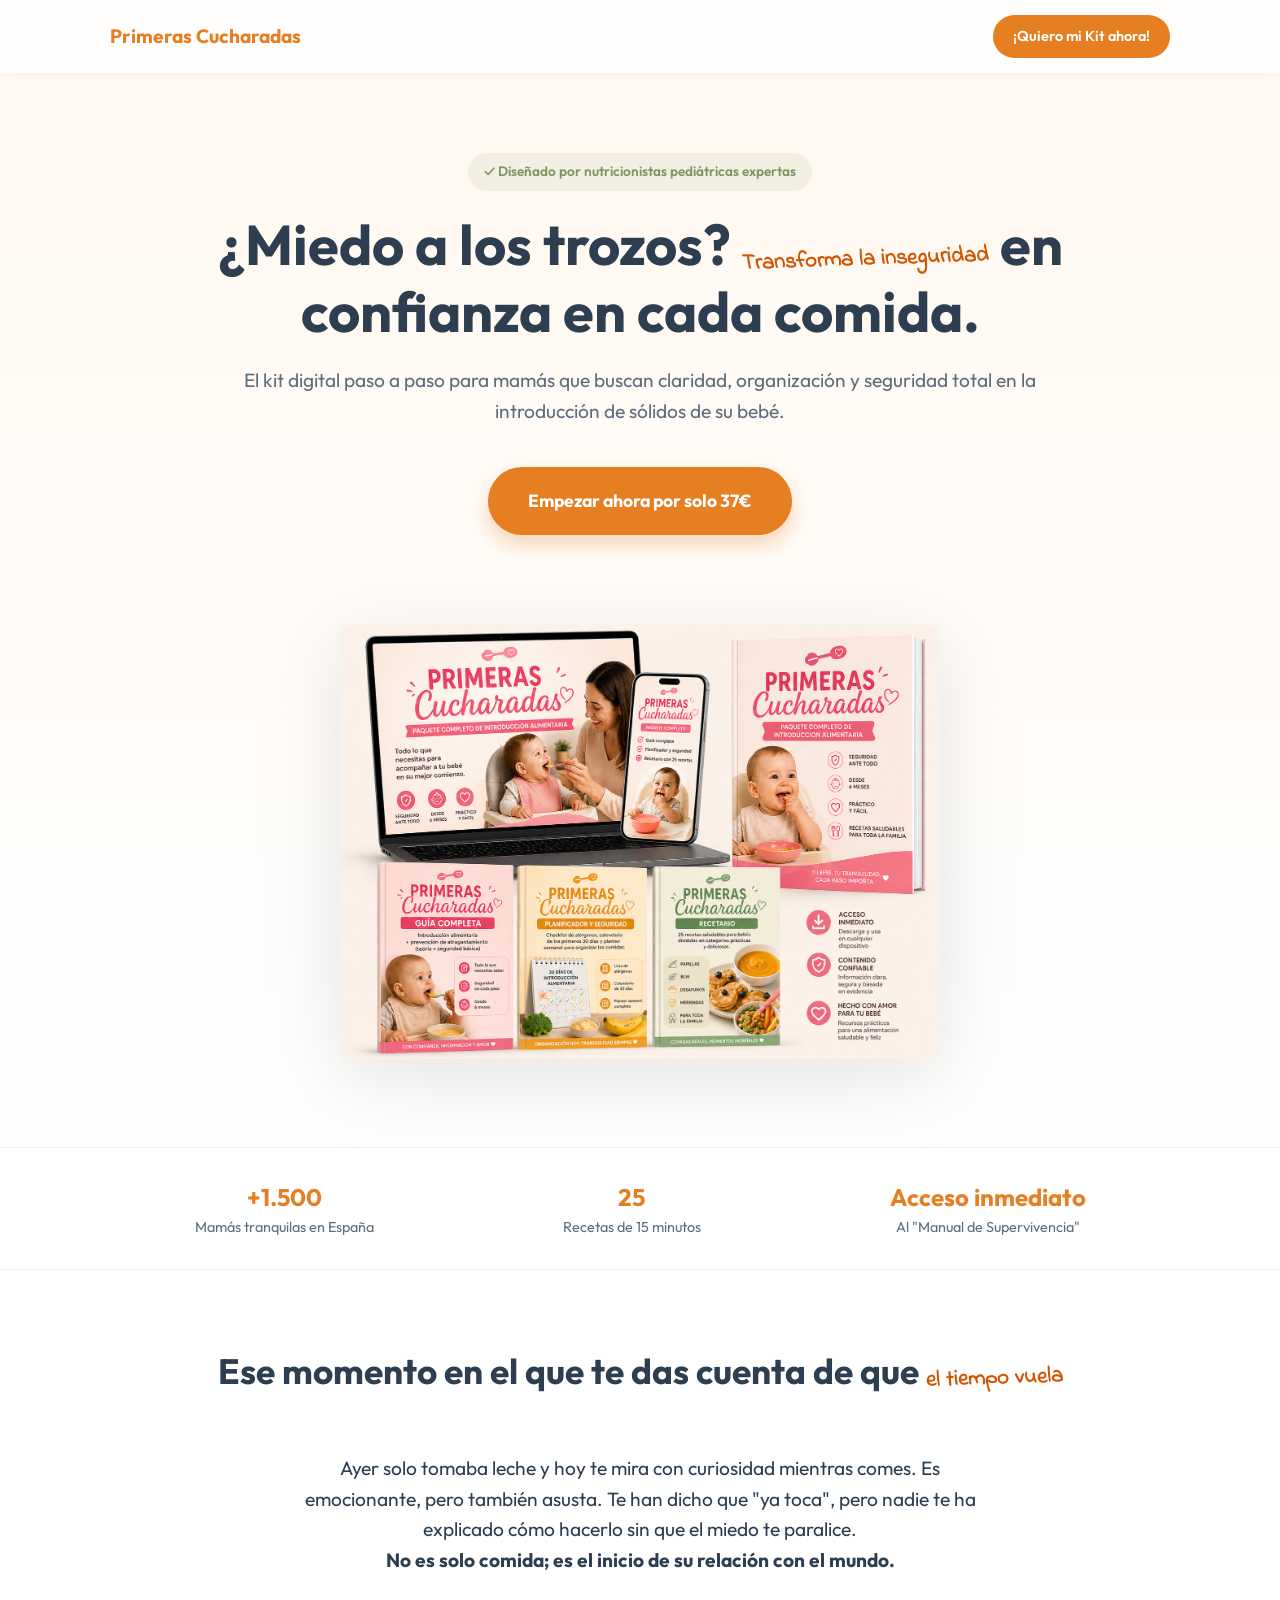
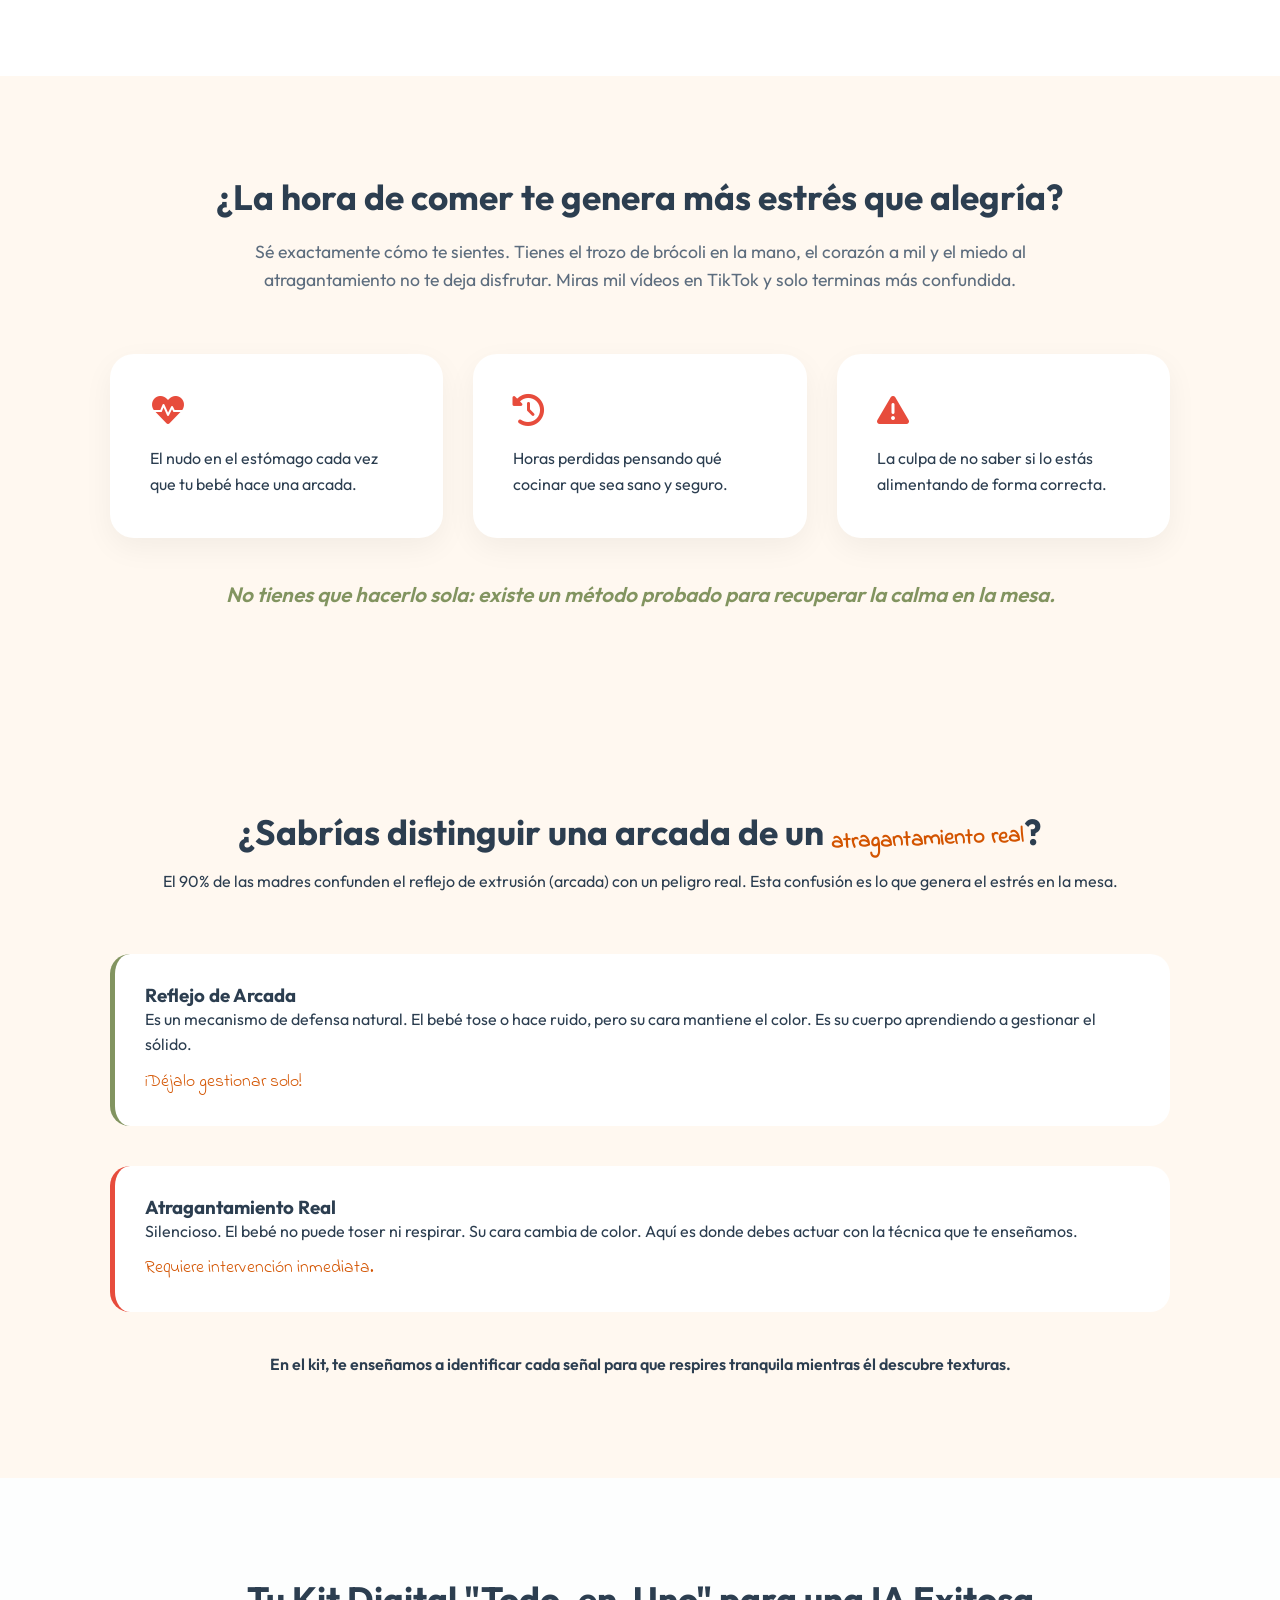
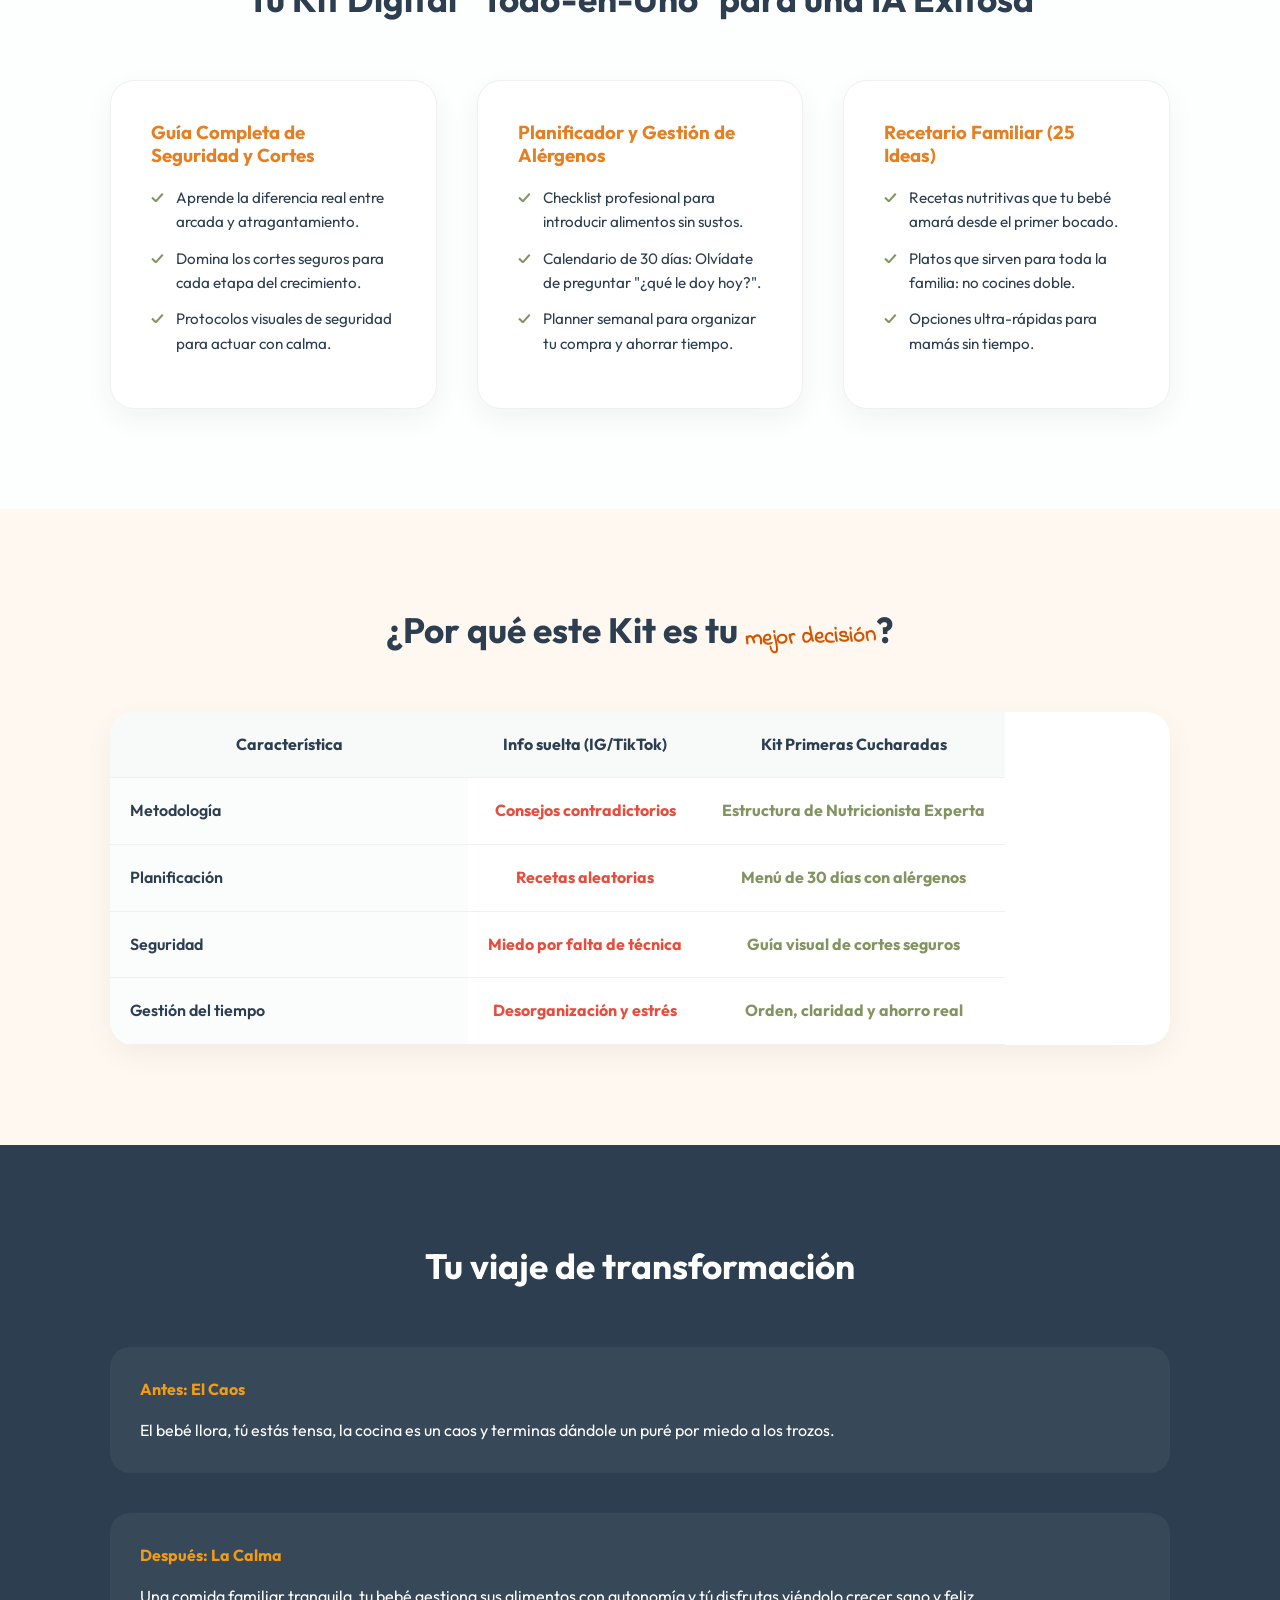
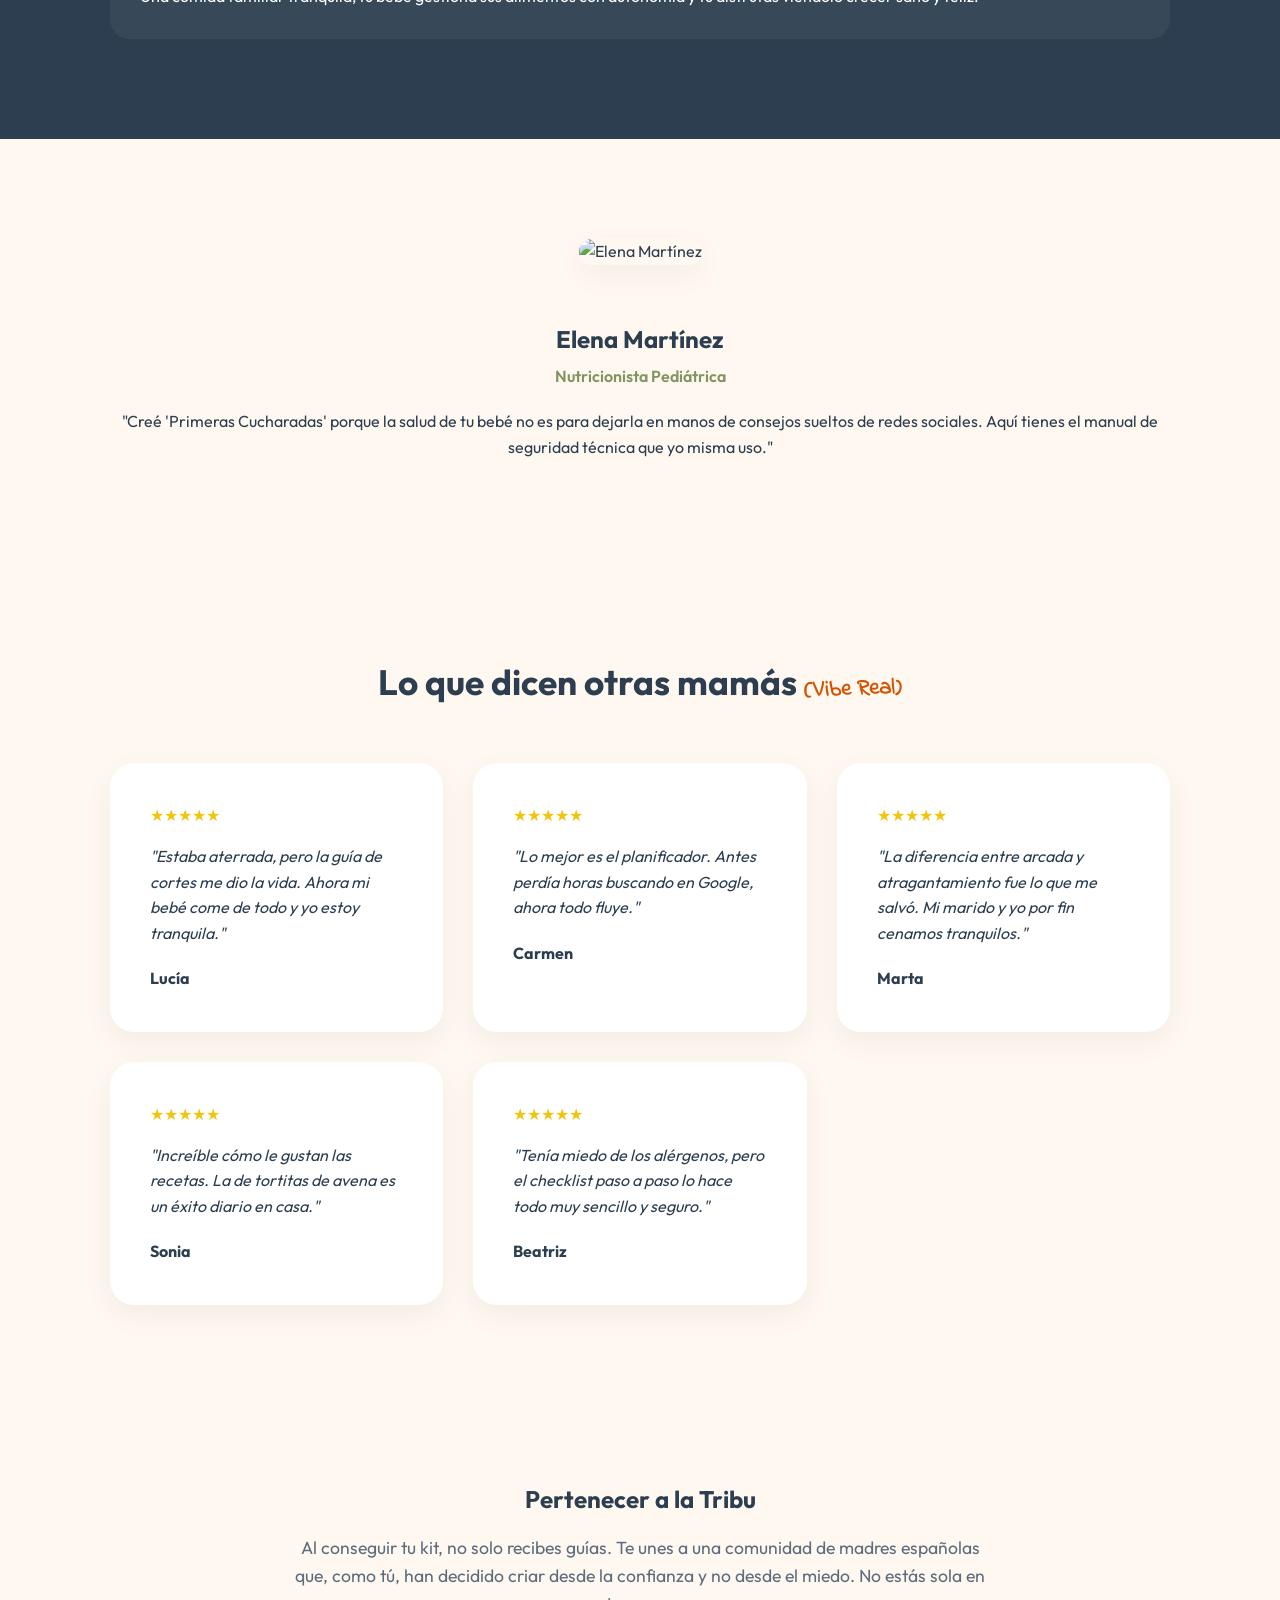
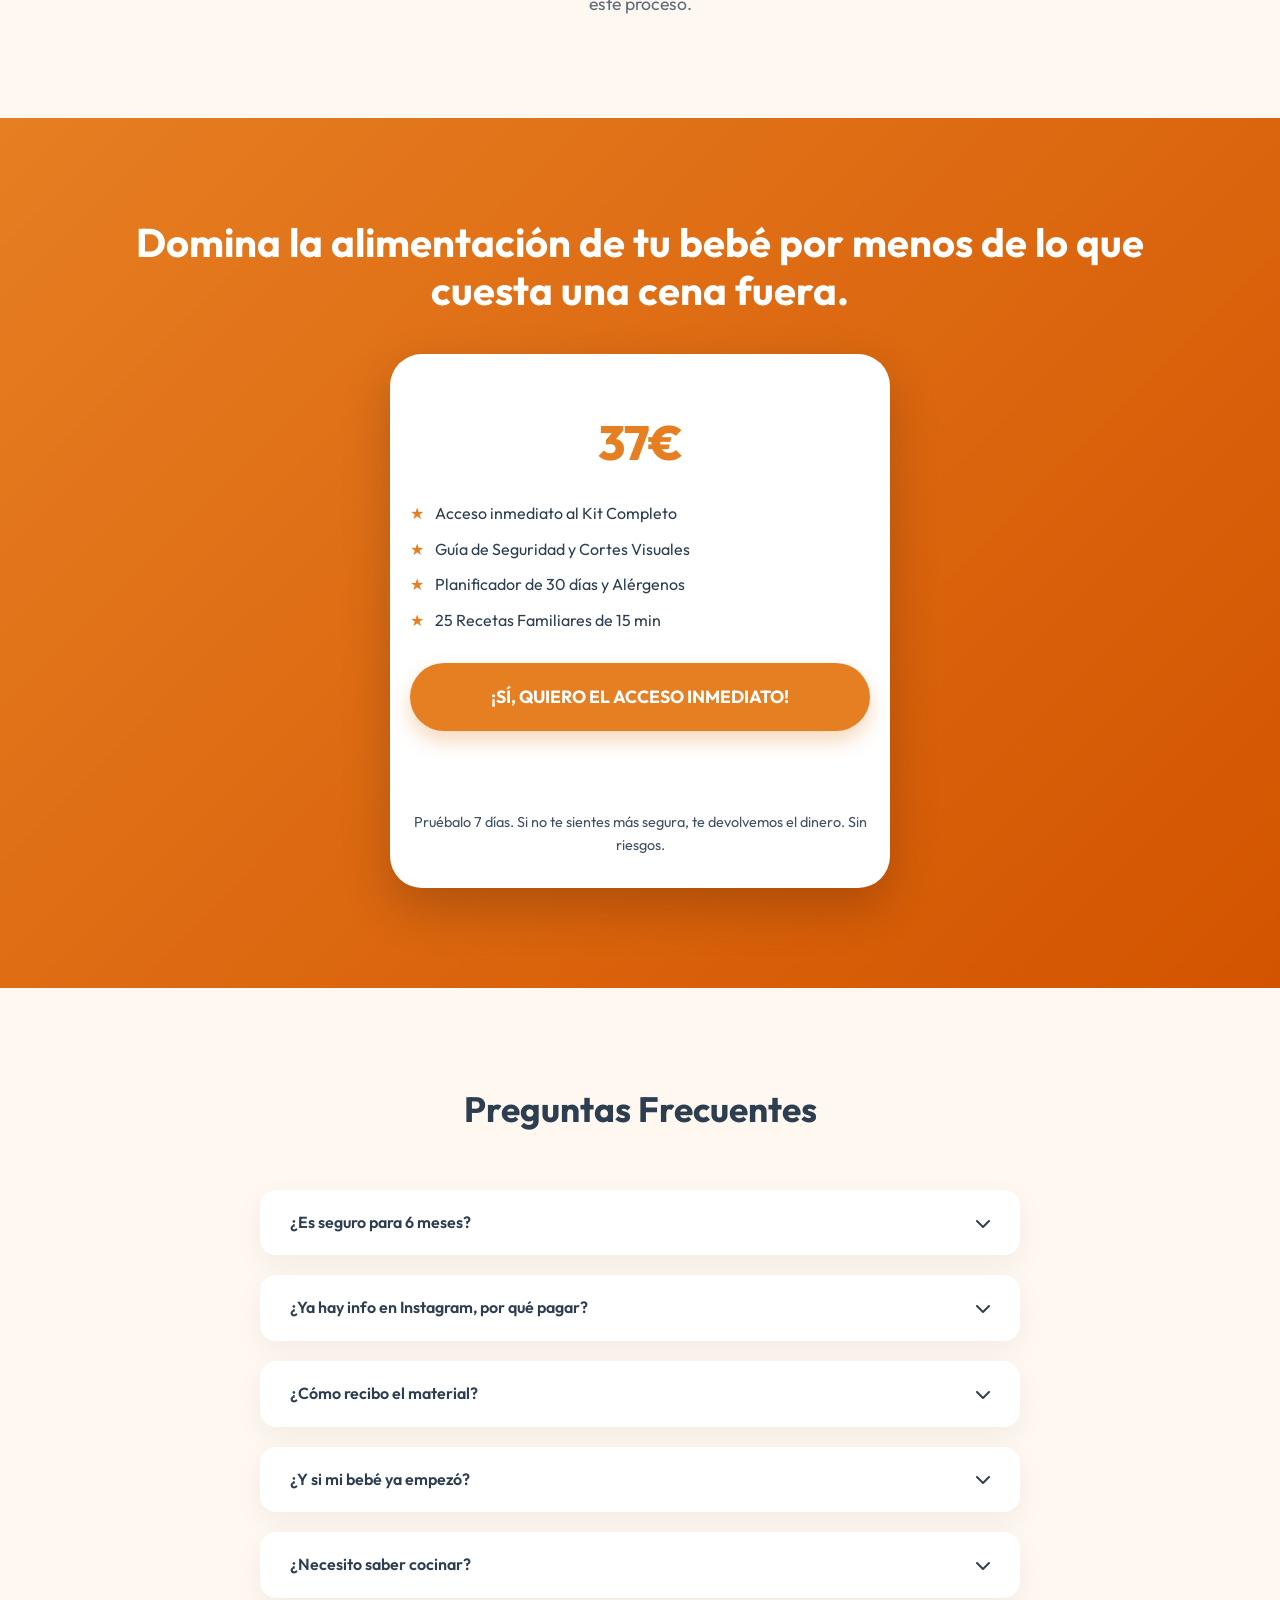
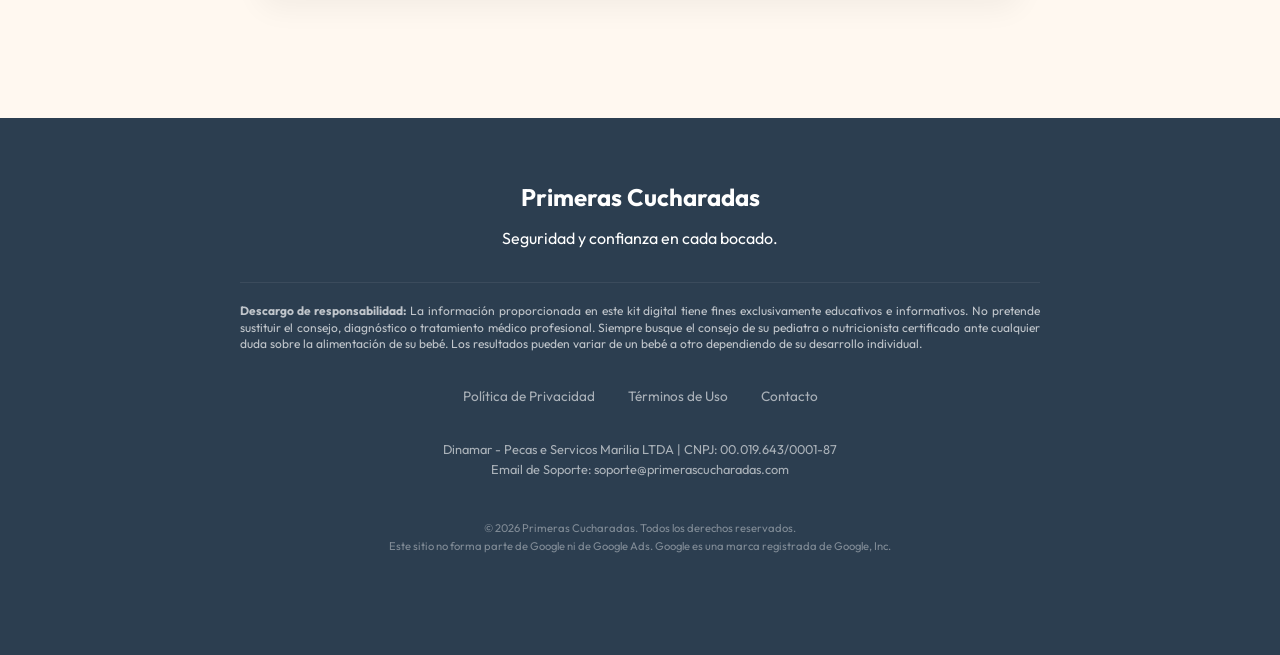
==== index.html @ d682557a "Initial commit: Google Tag, checkout link and legal pages" ====
<!DOCTYPE html>
<html lang="es">

<head>
    <!-- Google tag (gtag.js) -->
    <script async src="https://www.googletagmanager.com/gtag/js?id=AW-18073738916"></script>
    <script>
        window.dataLayer = window.dataLayer || [];
        function gtag() { dataLayer.push(arguments); }
        gtag('js', new Date());

        gtag('config', 'AW-18073738916');
    </script>

    <meta charset="UTF-8">
    <meta name="viewport" content="width=device-width, initial-scale=1.0">
    <title>Primeras Cucharadas | Operación Confianza 2026</title>
    <meta name="description"
        content="Domina la alimentación complementaria de tu bebé con seguridad. El kit paso a paso para mamás que quieren evitar el miedo al atragantamiento.">
    <link rel="icon" type="image/png" href="media/favicon.png">
    <link rel="stylesheet" href="styles.css">
    <link rel="stylesheet" href="https://cdnjs.cloudflare.com/ajax/libs/font-awesome/6.0.0/css/all.min.css">
</head>

<body>

    <header>
        <div class="container nav-container">
            <div class="logo">Primeras Cucharadas</div>
            <a href="#oferta" class="btn-nav">¡Quiero mi Kit ahora!</a>
        </div>
    </header>

    <!-- HERO SECTION -->
    <section class="hero">
        <div class="container">
            <div class="badge">✓ Diseñado por nutricionistas pediátricas expertas</div>
            <h1>¿Miedo a los trozos? <span class="highlight-text">Transforma la inseguridad</span> en confianza en cada
                comida.</h1>
            <p>El kit digital paso a paso para mamás que buscan claridad, organización y seguridad total en la
                introducción de sólidos de su bebé.</p>
            <a href="#oferta" class="cta-main">Empezar ahora por solo 37€</a>
            <div>
                <img src="media/hero-main.png" alt="Kit Primeras Cucharadas" class="hero-image">
            </div>
        </div>
    </section>

    <!-- STICKY MOBILE CTA -->
    <div class="mobile-sticky-cta">
        <div class="cta-wrapper">
            <div class="price-info">
                <span>Precio especial</span>
                <strong>Solo 37€</strong>
            </div>
            <a href="#oferta">¡LO QUIERO!</a>
        </div>
    </div>

    <!-- BARRA DE PRUEBA SOCIAL -->
    <section class="social-proof">
        <div class="container stats">
            <div class="stat-item">
                <span>+1.500</span>
                <p>Mamás tranquilas en España</p>
            </div>
            <div class="stat-item">
                <span>25</span>
                <p>Recetas de 15 minutos</p>
            </div>
            <div class="stat-item">
                <span>Acceso inmediato</span>
                <p>Al "Manual de Supervivencia"</p>
            </div>
        </div>
    </section>

    <!-- EL MOMENTO DEL CLICK -->
    <section class="moment-section">
        <div class="container">
            <div class="section-header">
                <h2>Ese momento en el que te das cuenta de que <span class="highlight-text">el tiempo vuela</span></h2>
            </div>
            <p>Ayer solo tomaba leche y hoy te mira con curiosidad mientras comes. Es emocionante, pero también asusta.
                Te han dicho que "ya toca", pero nadie te ha explicado cómo hacerlo sin que el miedo te paralice.
                <br><strong>No es solo comida; es el inicio de su relación con el mundo.</strong>
            </p>
        </div>
    </section>

    <!-- LA IDENTIFICACIÓN -->
    <section class="pain">
        <div class="container">
            <div class="section-header">
                <h2>¿La hora de comer te genera más estrés que alegría?</h2>
                <p style="max-width: 800px; margin: 20px auto; font-size: 1.1rem; color: var(--text-muted);">Sé
                    exactamente cómo te sientes. Tienes el trozo de brócoli en la mano, el corazón a mil y el miedo al
                    atragantamiento no te deja disfrutar. Miras mil vídeos en TikTok y solo terminas más confundida.</p>
            </div>
            <div class="pain-grid">
                <div class="pain-card">
                    <i class="fa-solid fa-heart-pulse"></i>
                    <p>El nudo en el estómago cada vez que tu bebé hace una arcada.</p>
                </div>
                <div class="pain-card">
                    <i class="fa-solid fa-clock-rotate-left"></i>
                    <p>Horas perdidas pensando qué cocinar que sea sano y seguro.</p>
                </div>
                <div class="pain-card">
                    <i class="fa-solid fa-triangle-exclamation"></i>
                    <p>La culpa de no saber si lo estás alimentando de forma correcta.</p>
                </div>
            </div>
            <p class="phrase-transition">No tienes que hacerlo sola: existe un método probado para recuperar la calma en
                la mesa.</p>
        </div>
    </section>

    <!-- EDUCACIÓN PRIMERO -->
    <section class="education-section">
        <div class="container">
            <div class="section-header">
                <h2>¿Sabrías distinguir una arcada de un <span class="highlight-text">atragantamiento real</span>?</h2>
                <p>El 90% de las madres confunden el reflejo de extrusión (arcada) con un peligro real. Esta confusión
                    es lo que genera el estrés en la mesa.</p>
            </div>
            <div class="edu-grid">
                <div class="edu-box">
                    <h3>Reflejo de Arcada</h3>
                    <p>Es un mecanismo de defensa natural. El bebé tose o hace ruido, pero su cara mantiene el color. Es
                        su cuerpo aprendiendo a gestionar el sólido.</p>
                    <p class="highlight-text" style="transform:none; font-size: 1.1rem; margin-top:10px;">¡Déjalo
                        gestionar solo!</p>
                </div>
                <div class="edu-box danger">
                    <h3>Atragantamiento Real</h3>
                    <p>Silencioso. El bebé no puede toser ni respirar. Su cara cambia de color. Aquí es donde debes
                        actuar con la técnica que te enseñamos.</p>
                    <p class="highlight-text" style="transform:none; font-size: 1.1rem; margin-top:10px;">Requiere
                        intervención inmediata.</p>
                </div>
            </div>
            <p style="text-align: center; margin-top: 40px; font-weight: 600;">En el kit, te enseñamos a identificar
                cada señal para que respires tranquila mientras él descubre texturas.</p>
        </div>
    </section>

    <!-- EL BUNDLE -->
    <section class="bundle">
        <div class="container">
            <div class="section-header">
                <h2>Tu Kit Digital "Todo-en-Uno" para una IA Exitosa</h2>
            </div>
            <div class="bundle-grid">
                <div class="bundle-card">
                    <div class="card-content">
                        <h3>Guía Completa de Seguridad y Cortes</h3>
                        <ul>
                            <li>Aprende la diferencia real entre arcada y atragantamiento.</li>
                            <li>Domina los cortes seguros para cada etapa del crecimiento.</li>
                            <li>Protocolos visuales de seguridad para actuar con calma.</li>
                        </ul>
                    </div>
                </div>
                <div class="bundle-card">
                    <div class="card-content">
                        <h3>Planificador y Gestión de Alérgenos</h3>
                        <ul>
                            <li>Checklist profesional para introducir alimentos sin sustos.</li>
                            <li>Calendario de 30 días: Olvídate de preguntar "¿qué le doy hoy?".</li>
                            <li>Planner semanal para organizar tu compra y ahorrar tiempo.</li>
                        </ul>
                    </div>
                </div>
                <div class="bundle-card">
                    <div class="card-content">
                        <h3>Recetario Familiar (25 Ideas)</h3>
                        <ul>
                            <li>Recetas nutritivas que tu bebé amará desde el primer bocado.</li>
                            <li>Platos que sirven para toda la familia: no cocines doble.</li>
                            <li>Opciones ultra-rápidas para mamás sin tiempo.</li>
                        </ul>
                    </div>
                </div>
            </div>
        </div>
    </section>

    <!-- TABLA COMPARATIVA -->
    <section class="comparison">
        <div class="container">
            <div class="section-header">
                <h2>¿Por qué este Kit es tu <span class="highlight-text">mejor decisión</span>?</h2>
            </div>
            <table class="comp-table">
                <thead>
                    <tr>
                        <th>Característica</th>
                        <th>Info suelta (IG/TikTok)</th>
                        <th>Kit Primeras Cucharadas</th>
                    </tr>
                </thead>
                <tbody>
                    <tr>
                        <td>Metodología</td>
                        <td class="cross">Consejos contradictorios</td>
                        <td class="check">Estructura de Nutricionista Experta</td>
                    </tr>
                    <tr>
                        <td>Planificación</td>
                        <td class="cross">Recetas aleatorias</td>
                        <td class="check">Menú de 30 días con alérgenos</td>
                    </tr>
                    <tr>
                        <td>Seguridad</td>
                        <td class="cross">Miedo por falta de técnica</td>
                        <td class="check">Guía visual de cortes seguros</td>
                    </tr>
                    <tr>
                        <td>Gestión del tiempo</td>
                        <td class="cross">Desorganización y estrés</td>
                        <td class="check">Orden, claridad y ahorro real</td>
                    </tr>
                </tbody>
            </table>
        </div>
    </section>

    <!-- TRANSFORMACIÓN -->
    <section class="transformation">
        <div class="container">
            <div class="section-header">
                <h2 style="color: white;">Tu viaje de transformación</h2>
            </div>
            <div class="trans-grid">
                <div class="trans-box">
                    <h4>Antes: El Caos</h4>
                    <p>El bebé llora, tú estás tensa, la cocina es un caos y terminas dándole un puré por miedo a los
                        trozos.</p>
                </div>
                <div class="trans-box">
                    <h4>Después: La Calma</h4>
                    <p>Una comida familiar tranquila, tu bebé gestiona sus alimentos con autonomía y tú disfrutas
                        viéndolo crecer sano y feliz.</p>
                </div>
            </div>
        </div>
    </section>

    <!-- AUTHORITY -->
    <section class="authority">
        <div class="container auth-container">
            <div class="auth-image">
                <img src="https://images.unsplash.com/photo-1594824476967-48c8b964273f?ixlib=rb-1.2.1&auto=format&fit=crop&w=800&q=80"
                    alt="Elena Martínez">
            </div>
            <div class="auth-text">
                <h2>Elena Martínez</h2>
                <span class="credentials">Nutricionista Pediátrica</span>
                <p>"Creé 'Primeras Cucharadas' porque la salud de tu bebé no es para dejarla en manos de consejos
                    sueltos de redes sociales. Aquí tienes el manual de seguridad técnica que yo misma uso."</p>
            </div>
        </div>
    </section>

    <!-- TESTIMONIOS -->
    <section class="testimonials">
        <div class="container">
            <div class="section-header">
                <h2>Lo que dicen otras mamás <span class="highlight-text">(Vibe Real)</span></h2>
            </div>
            <div class="testimonial-grid">
                <div class="testimonial-card">
                    <div class="stars">★★★★★</div>
                    <p>"Estaba aterrada, pero la guía de cortes me dio la vida. Ahora mi bebé come de todo y yo estoy
                        tranquila."</p>
                    <span class="testimonial-name">Lucía</span>
                </div>
                <div class="testimonial-card">
                    <div class="stars">★★★★★</div>
                    <p>"Lo mejor es el planificador. Antes perdía horas buscando en Google, ahora todo fluye."</p>
                    <span class="testimonial-name">Carmen</span>
                </div>
                <div class="testimonial-card">
                    <div class="stars">★★★★★</div>
                    <p>"La diferencia entre arcada y atragantamiento fue lo que me salvó. Mi marido y yo por fin cenamos
                        tranquilos."</p>
                    <span class="testimonial-name">Marta</span>
                </div>
                <div class="testimonial-card">
                    <div class="stars">★★★★★</div>
                    <p>"Increíble cómo le gustan las recetas. La de tortitas de avena es un éxito diario en casa."</p>
                    <span class="testimonial-name">Sonia</span>
                </div>
                <div class="testimonial-card">
                    <div class="stars">★★★★★</div>
                    <p>"Tenía miedo de los alérgenos, pero el checklist paso a paso lo hace todo muy sencillo y seguro."
                    </p>
                    <span class="testimonial-name">Beatriz</span>
                </div>
            </div>
        </div>
    </section>

    <!-- PERTENECER A LA TRIBU -->
    <section class="tribe">
        <div class="container">
            <h2>Pertenecer a la Tribu</h2>
            <p style="max-width: 700px; margin: 20px auto; font-size: 1.1rem; color: var(--text-muted);">Al conseguir tu
                kit, no solo recibes guías. Te unes a una comunidad de madres españolas que, como tú, han decidido criar
                desde la confianza y no desde el miedo. No estás sola en este proceso.</p>
        </div>
    </section>

    <!-- OFERTA -->
    <section id="oferta" class="offer">
        <div class="container">
            <h2>Domina la alimentación de tu bebé por menos de lo que cuesta una cena fuera.</h2>
            <div class="offer-box">
                <div class="price">37€</div>
                <ul class="offer-list">
                    <li>Acceso inmediato al Kit Completo</li>
                    <li>Guía de Seguridad y Cortes Visuales</li>
                    <li>Planificador de 30 días y Alérgenos</li>
                    <li>25 Recetas Familiares de 15 min</li>
                </ul>
                <a href="https://pay.hotmart.com/J105591203W" class="cta-main" style="width: 100%;">¡SÍ, QUIERO EL
                    ACCESO INMEDIATO!</a>
                <p class="garantia">Pruébalo 7 días. Si no te sientes más segura, te devolvemos el dinero. Sin riesgos.
                </p>
            </div>
        </div>
    </section>

    <!-- FAQ -->
    <section class="faq">
        <div class="container faq-container">
            <div class="section-header">
                <h2>Preguntas Frecuentes</h2>
            </div>
            <div class="faq-item">
                <div class="faq-question">¿Es seguro para 6 meses? <i class="fa-solid fa-chevron-down"></i></div>
                <div class="faq-answer">Sí, es la edad ideal para empezar con nuestra guía técnica, siempre respetando
                    los requisitos de madurez de tu bebé que te explicamos dentro.</div>
            </div>
            <div class="faq-item">
                <div class="faq-question">¿Ya hay info en Instagram, por qué pagar? <i
                        class="fa-solid fa-chevron-down"></i></div>
                <div class="faq-answer">Aquí tienes un método paso a paso sin el ruido y la confusión del algoritmo.
                    Ahorras tiempo y ganas seguridad con información verificada e integrada.</div>
            </div>
            <div class="faq-item">
                <div class="faq-question">¿Cómo recibo el material? <i class="fa-solid fa-chevron-down"></i></div>
                <div class="faq-answer">Acceso inmediato por email en formato PDF para leer en tu móvil, tablet o
                    imprimir y tenerlo a mano en la cocina.</div>
            </div>
            <div class="faq-item">
                <div class="faq-question">¿Y si mi bebé ya empezó? <i class="fa-solid fa-chevron-down"></i></div>
                <div class="faq-answer">Te servirá para organizar el calendario de alérgenos que aún no has introducido
                    y para las recetas familiares que optimizarán tu tiempo.</div>
            </div>
            <div class="faq-item">
                <div class="faq-question">¿Necesito saber cocinar? <i class="fa-solid fa-chevron-down"></i></div>
                <div class="faq-answer">No, las recetas são para la "vida real", rápidas y simples. Ideales para mamás
                    que no tienen horas para pasar en la cocina.</div>
            </div>
        </div>
    </section>

    <footer>
        <div class="container">
            <span class="footer-logo">Primeras Cucharadas</span>
            <p>Seguridad y confianza en cada bocado.</p>

            <!-- Google Ads Compliance Disclaimer -->
            <div
                style="max-width: 800px; margin: 30px auto; font-size: 0.75rem; opacity: 0.7; line-height: 1.4; text-align: justify; border-top: 1px solid rgba(255,255,255,0.1); padding-top: 20px;">
                <p><strong>Descargo de responsabilidad:</strong> La información proporcionada en este kit digital tiene
                    fines exclusivamente educativos e informativos. No pretende sustituir el consejo, diagnóstico o
                    tratamiento médico profesional. Siempre busque el consejo de su pediatra o nutricionista certificado
                    ante cualquier duda sobre la alimentación de su bebé. Los resultados pueden variar de un bebé a otro
                    dependiendo de su desarrollo individual.</p>
            </div>

            <div class="legal-links">
                <a href="privacidad.html">Política de Privacidad</a>
                <a href="terminos.html">Términos de Uso</a>
                <a href="contacto.html">Contacto</a>
            </div>

            <!-- Business Info (Crucial for Google Ads Approval) -->
            <div style="margin-top: 30px; font-size: 0.8rem; opacity: 0.6;">
                <p>Dinamar - Pecas e Servicos Marilia LTDA | CNPJ: 00.019.643/0001-87</p>
                <p>Email de Soporte: soporte@primerascucharadas.com</p>
            </div>

            <p style="margin-top: 40px; font-size: 0.7rem; opacity: 0.4;">© 2026 Primeras Cucharadas. Todos los derechos
                reservados. <br> Este sitio no forma parte de Google ni de Google Ads. Google es una marca registrada de
                Google, Inc.</p>
        </div>
    </footer>

    <script>
        document.querySelectorAll('.faq-question').forEach(button => {
            button.addEventListener('click', () => {
                const faqItem = button.parentElement;
                faqItem.classList.toggle('active');

                document.querySelectorAll('.faq-item').forEach(item => {
                    if (item !== faqItem) {
                        item.classList.remove('active');
                    }
                });
            });
        });
    </script>
</body>

</html>
---- styles.css ----
@import url('https://fonts.googleapis.com/css2?family=Outfit:wght@300;400;600;700&family=Indie+Flower&display=swap');

:root {
    --primary: #E67E22;
    --primary-light: #F39C12;
    --secondary: #829460;
    --accent: #D35400;
    --bg-cream: #FFF8F0;
    --text-dark: #2C3E50;
    --text-muted: #5D6D7E;
    --white: #FFFFFF;
    --shadow: 0 10px 30px rgba(0, 0, 0, 0.05);
    --glass: rgba(255, 255, 255, 0.8);
    --handwriting: 'Indie Flower', cursive;
}

* {
    margin: 0;
    padding: 0;
    box-sizing: border-box;
}

html {
    scroll-behavior: smooth;
}

body {
    font-family: 'Outfit', sans-serif;
    background-color: var(--bg-cream);
    color: var(--text-dark);
    line-height: 1.6;
    overflow-x: hidden;
}

/* Typography */
h1, h2, h3 {
    font-weight: 700;
    line-height: 1.2;
}

.container {
    max-width: 1100px;
    margin: 0 auto;
    padding: 0 20px;
}

/* Header */
header {
    background: var(--glass);
    backdrop-filter: blur(10px);
    padding: 15px 0;
    position: sticky;
    top: 0;
    z-index: 1000;
    box-shadow: 0 2px 10px rgba(0,0,0,0.02);
}

.nav-container {
    display: flex;
    justify-content: space-between;
    align-items: center;
}

.logo {
    font-weight: 700;
    font-size: 1.2rem;
    color: var(--primary);
}

.btn-nav {
    background-color: var(--primary);
    color: var(--white);
    padding: 10px 20px;
    border-radius: 50px;
    text-decoration: none;
    font-weight: 600;
    font-size: 0.9rem;
    transition: transform 0.3s ease, background 0.3s ease;
}

.btn-nav:hover {
    background-color: var(--accent);
    transform: translateY(-2px);
}

/* Hero Section */
.hero {
    padding: 80px 0;
    text-align: center;
    background: linear-gradient(180deg, var(--bg-cream) 0%, #FFF 100%);
}

.badge {
    display: inline-block;
    background: rgba(130, 148, 96, 0.1);
    color: var(--secondary);
    padding: 8px 16px;
    border-radius: 50px;
    font-weight: 600;
    font-size: 0.85rem;
    margin-bottom: 20px;
}

.hero h1 {
    font-size: clamp(2rem, 5vw, 3.5rem);
    margin-bottom: 20px;
    color: var(--text-dark);
}

.hero p {
    font-size: 1.2rem;
    color: var(--text-muted);
    max-width: 800px;
    margin: 0 auto 40px;
}

.cta-main {
    display: inline-block;
    background-color: var(--primary);
    color: var(--white);
    padding: 20px 40px;
    border-radius: 50px;
    text-decoration: none;
    font-weight: 700;
    font-size: 1.1rem;
    box-shadow: 0 10px 20px rgba(230, 126, 34, 0.3);
    transition: all 0.3s ease;
    margin-bottom: 50px;
}

.cta-main:hover {
    background-color: var(--accent);
    transform: scale(1.05);
    box-shadow: 0 15px 30px rgba(230, 126, 34, 0.4);
}

.hero-image {
    margin-top: 40px;
    max-width: 600px;
    width: 100%;
    filter: drop-shadow(0 20px 40px rgba(0,0,0,0.1));
}

/* Social Proof Bar */
.social-proof {
    background: var(--white);
    padding: 30px 0;
    border-top: 1px solid #F0F0F0;
    border-bottom: 1px solid #F0F0F0;
}

.stats {
    display: flex;
    justify-content: space-around;
    flex-wrap: wrap;
    gap: 20px;
}

.stat-item {
    text-align: center;
}

.stat-item span {
    display: block;
    font-size: 1.5rem;
    font-weight: 700;
    color: var(--primary);
}

.stat-item p {
    font-size: 0.9rem;
    color: var(--text-muted);
}

/* Pain Section */
.pain {
    padding: 100px 0;
}

.section-header {
    text-align: center;
    margin-bottom: 60px;
}

.section-header h2 {
    font-size: 2.2rem;
    margin-bottom: 15px;
}

.pain-grid {
    display: grid;
    grid-template-columns: repeat(auto-fit, minmax(300px, 1fr));
    gap: 30px;
    margin-bottom: 40px;
}

.pain-card {
    background: var(--white);
    padding: 40px;
    border-radius: 24px;
    box-shadow: var(--shadow);
    transition: transform 0.3s ease;
}

.pain-card:hover {
    transform: translateY(-5px);
}

.pain-card i {
    font-size: 2rem;
    color: #E74C3C;
    margin-bottom: 20px;
    display: block;
}

.phrase-transition {
    text-align: center;
    font-size: 1.3rem;
    font-weight: 600;
    color: var(--secondary);
    font-style: italic;
}

/* Features/Bundle */
.bundle {
    padding: 100px 0;
    background-color: #FDFEFE;
}

.bundle-grid {
    display: grid;
    grid-template-columns: repeat(auto-fit, minmax(320px, 1fr));
    gap: 40px;
}

.bundle-card {
    background: var(--white);
    border-radius: 24px;
    overflow: hidden;
    box-shadow: var(--shadow);
    border: 1px solid #F0F0F0;
}

.card-content {
    padding: 40px;
}

.bundle-card h3 {
    margin-bottom: 20px;
    color: var(--primary);
}

.bundle-card ul {
    list-style: none;
}

.bundle-card li {
    margin-bottom: 12px;
    padding-left: 25px;
    position: relative;
    font-size: 0.95rem;
}

.bundle-card li::before {
    content: "✓";
    position: absolute;
    left: 0;
    color: var(--secondary);
    font-weight: 700;
}

/* Authority */
.authority {
    padding: 100px 0;
    background: var(--bg-cream);
}

.auth-container {
    display: flex;
    align-items: center;
    gap: 60px;
    flex-wrap: wrap;
}

.auth-image {
    flex: 1;
    min-width: 300px;
    max-width: 400px;
}

.auth-image img {
    width: 100%;
    border-radius: 24px;
    box-shadow: var(--shadow);
}

.auth-text {
    flex: 2;
    min-width: 300px;
}

.auth-text h2 {
    margin-bottom: 10px;
}

.credentials {
    color: var(--secondary);
    font-weight: 600;
    margin-bottom: 20px;
    display: block;
}

/* Testimonials */
.testimonials {
    padding: 100px 0;
}

.testimonial-grid {
    display: grid;
    grid-template-columns: repeat(auto-fit, minmax(300px, 1fr));
    gap: 30px;
}

.testimonial-card {
    background: var(--white);
    padding: 40px;
    border-radius: 24px;
    box-shadow: var(--shadow);
}

.stars {
    color: #F1C40F;
    margin-bottom: 15px;
}

.testimonial-card p {
    font-style: italic;
    margin-bottom: 20px;
}

.testimonial-name {
    font-weight: 700;
    color: var(--text-dark);
}

/* Offer */
.offer {
    padding: 100px 0;
    background: linear-gradient(135deg, var(--primary) 0%, var(--accent) 100%);
    color: var(--white);
    text-align: center;
}

.offer h2 {
    font-size: 2.5rem;
    margin-bottom: 40px;
}

.offer-box {
    background: var(--white);
    color: var(--text-dark);
    max-width: 500px;
    margin: 0 auto;
    padding: 50px;
    border-radius: 32px;
    box-shadow: 0 20px 50px rgba(0,0,0,0.2);
}

.price {
    font-size: 4rem;
    font-weight: 800;
    margin: 20px 0;
    color: var(--primary);
}

.price span {
    font-size: 1.5rem;
    text-decoration: line-through;
    color: var(--text-muted);
    font-weight: 400;
}

.offer-list {
    text-align: left;
    margin-bottom: 30px;
    list-style: none;
}

.offer-list li {
    margin-bottom: 10px;
    padding-left: 25px;
    position: relative;
}

.offer-list li::before {
    content: "★";
    position: absolute;
    left: 0;
    color: var(--primary);
}

.garantia {
    margin-top: 30px;
    font-size: 0.9rem;
    opacity: 0.9;
}

/* FAQ */
.faq {
    padding: 100px 0;
}

.faq-container {
    max-width: 800px;
    margin: 0 auto;
}

.faq-item {
    margin-bottom: 20px;
    background: var(--white);
    border-radius: 16px;
    overflow: hidden;
    box-shadow: var(--shadow);
}

.faq-question {
    padding: 20px 30px;
    font-weight: 600;
    cursor: pointer;
    display: flex;
    justify-content: space-between;
    align-items: center;
}

/* Handwriting Highlights */
.highlight-text {
    font-family: var(--handwriting);
    color: var(--accent);
    font-size: 1.4rem;
    display: inline-block;
    transform: rotate(-2deg);
}

/* Moment Section */
.moment-section {
    padding: 80px 0;
    background: #FFF;
    text-align: center;
}

.moment-section p {
    max-width: 700px;
    margin: 20px auto;
    font-size: 1.2rem;
}

/* Education Section */
.education-section {
    padding: 100px 0;
    background: var(--bg-cream);
}

.edu-grid {
    display: grid;
    grid-template-columns: 1fr 1fr;
    gap: 40px;
    margin-top: 40px;
}

.edu-box {
    background: white;
    padding: 30px;
    border-radius: 20px;
    border-left: 5px solid var(--secondary);
}

.edu-box.danger {
    border-left-color: #E74C3C;
}

/* Comparison Table */
.comparison {
    padding: 100px 0;
}

.comp-table {
    width: 100%;
    border-collapse: collapse;
    margin-top: 40px;
    background: white;
    border-radius: 24px;
    overflow: hidden;
    box-shadow: var(--shadow);
}

.comp-table th, .comp-table td {
    padding: 20px;
    text-align: center;
    border-bottom: 1px solid #F0F0F0;
}

.comp-table th {
    background: #F8F9F9;
    color: var(--text-dark);
}

.comp-table td:first-child {
    text-align: left;
    font-weight: 600;
    background: #FBFCFC;
    width: 40%;
}

.comp-table .check { color: var(--secondary); font-weight: bold; }
.comp-table .cross { color: #E74C3C; font-weight: bold; }

/* Transformation Section */
.transformation {
    padding: 100px 0;
    background: var(--text-dark);
    color: white;
}

.trans-grid {
    display: grid;
    grid-template-columns: 1fr 1fr;
    gap: 40px;
}

.trans-box {
    padding: 30px;
    border-radius: 20px;
    background: rgba(255,255,255,0.05);
}

.trans-box h4 {
    margin-bottom: 15px;
    color: var(--primary-light);
}

/* Tribe Section */
.tribe {
    padding: 80px 0;
    text-align: center;
}

/* FAQ Active Styles Refinement */
.faq-answer {
    max-height: 0;
    overflow: hidden;
    padding: 0 30px;
    transition: all 0.3s ease;
    color: var(--text-muted);
}

.faq-item.active .faq-answer {
    max-height: 500px; /* Increased for longer content */
    padding: 20px 30px;
}

/* Footer */
footer {
    padding: 60px 0 100px; /* Extra padding for mobile sticky CTA */
    background: #2C3E50;
    color: var(--white);
    text-align: center;
}

.footer-logo {
    font-size: 1.5rem;
    font-weight: 700;
    margin-bottom: 10px;
    display: block;
}

.legal-links {
    margin-top: 30px;
}

.legal-links a {
    color: rgba(255,255,255,0.6);
    text-decoration: none;
    margin: 0 15px;
    font-size: 0.85rem;
}

/* Mobile Sticky CTA */
.mobile-sticky-cta {
    display: none;
    position: fixed;
    bottom: 0;
    left: 0;
    right: 0;
    background: var(--white);
    padding: 15px 20px;
    box-shadow: 0 -5px 20px rgba(0,0,0,0.1);
    z-index: 9999;
    border-top: 1px solid #EEE;
}

.mobile-sticky-cta .cta-wrapper {
    display: flex;
    justify-content: space-between;
    align-items: center;
    max-width: 1100px;
    margin: 0 auto;
}

.mobile-sticky-cta .price-info {
    display: flex;
    flex-direction: column;
}

.mobile-sticky-cta .price-info span {
    font-size: 0.8rem;
    color: var(--text-muted);
}

.mobile-sticky-cta .price-info strong {
    font-size: 1.2rem;
    color: var(--primary);
    font-weight: 800;
}

.mobile-sticky-cta a {
    background: var(--primary);
    color: white;
    text-decoration: none;
    font-weight: 700;
    padding: 12px 25px;
    border-radius: 50px;
    font-size: 1rem;
    animation: pulse 2s infinite;
}

@keyframes pulse {
    0% { transform: scale(1); box-shadow: 0 0 0 0 rgba(230, 126, 34, 0.7); }
    70% { transform: scale(1.05); box-shadow: 0 0 0 10px rgba(230, 126, 34, 0); }
    100% { transform: scale(1); box-shadow: 0 0 0 0 rgba(230, 126, 34, 0); }
}

@media (max-width: 768px) {
    .mobile-sticky-cta {
        display: block;
    }
}

    .edu-grid, .trans-grid {
        grid-template-columns: 1fr;
    }

    .comp-table {
        display: block;
        overflow-x: auto;
        white-space: nowrap;
    }

    .auth-container { 
        flex-direction: column; 
        text-align: center; 
    }

    .offer-box { 
        padding: 30px 20px; 
    }

    .price { font-size: 3rem; }
}
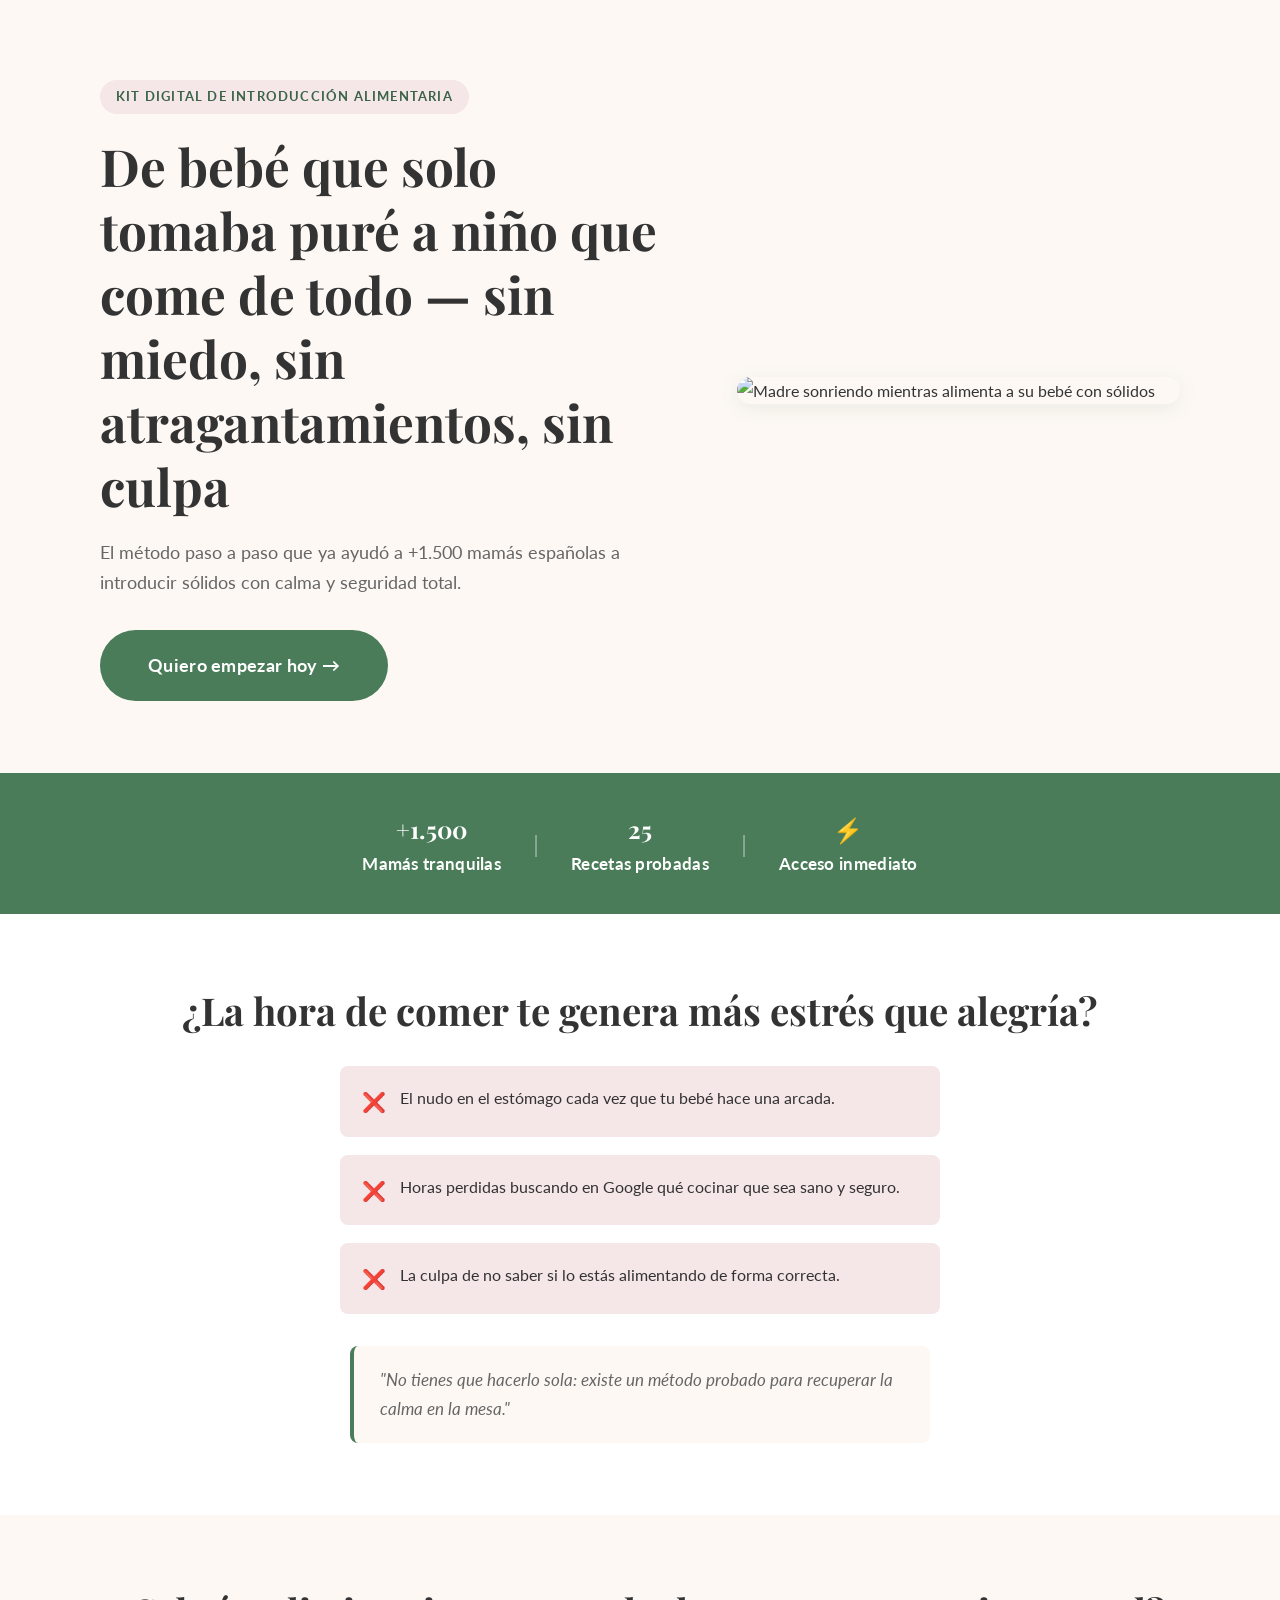
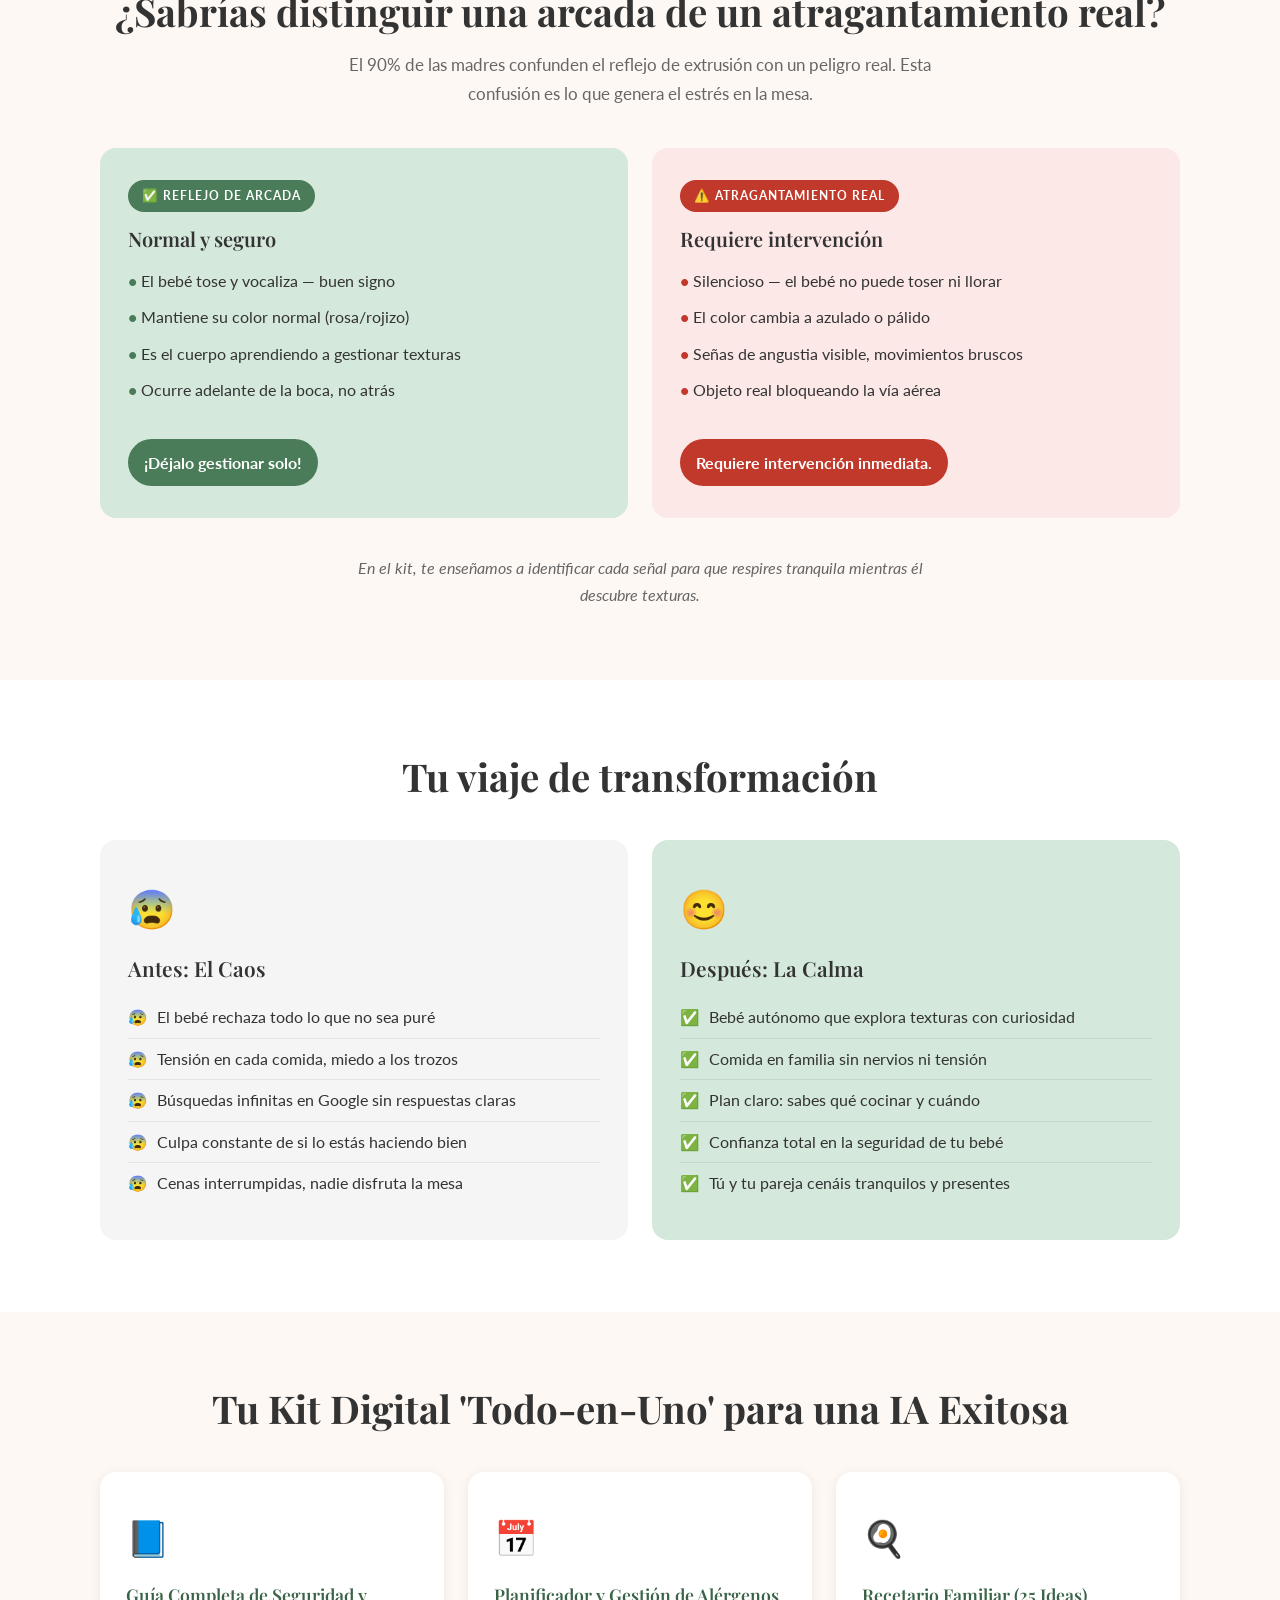
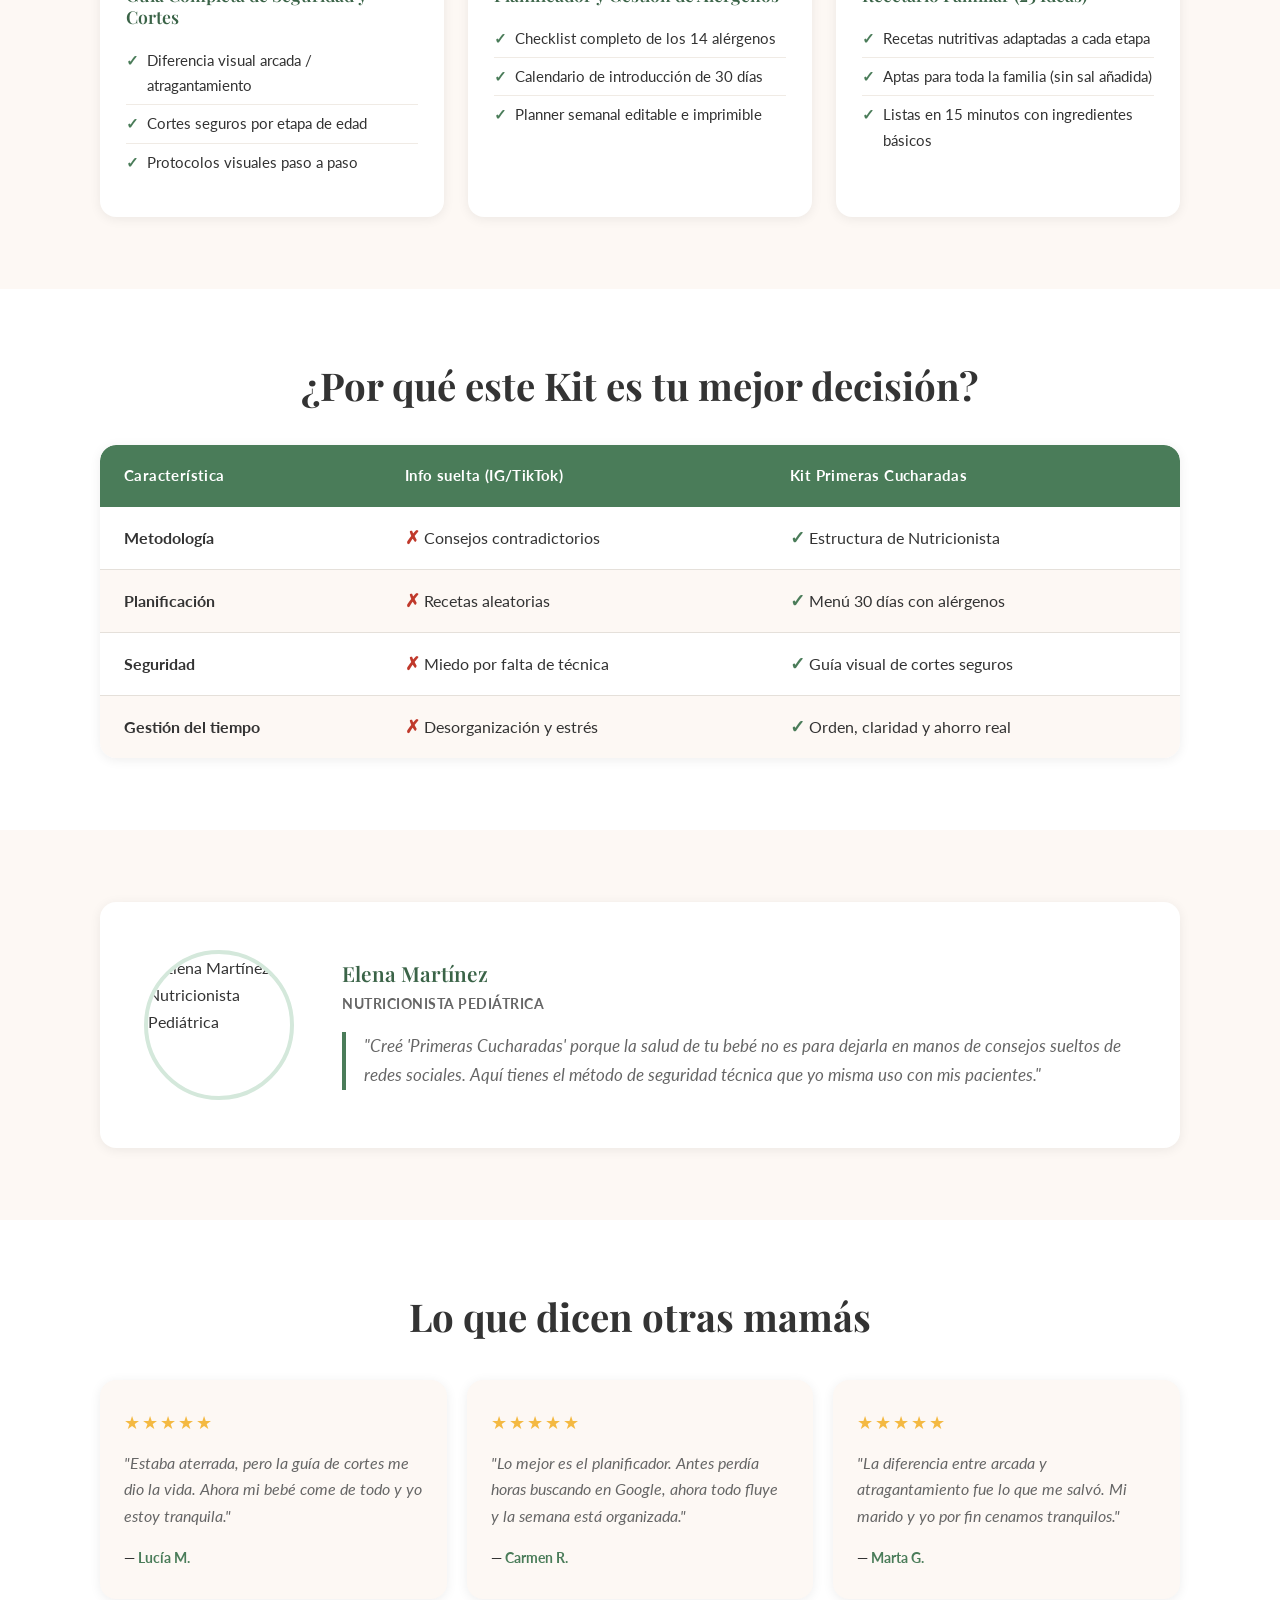
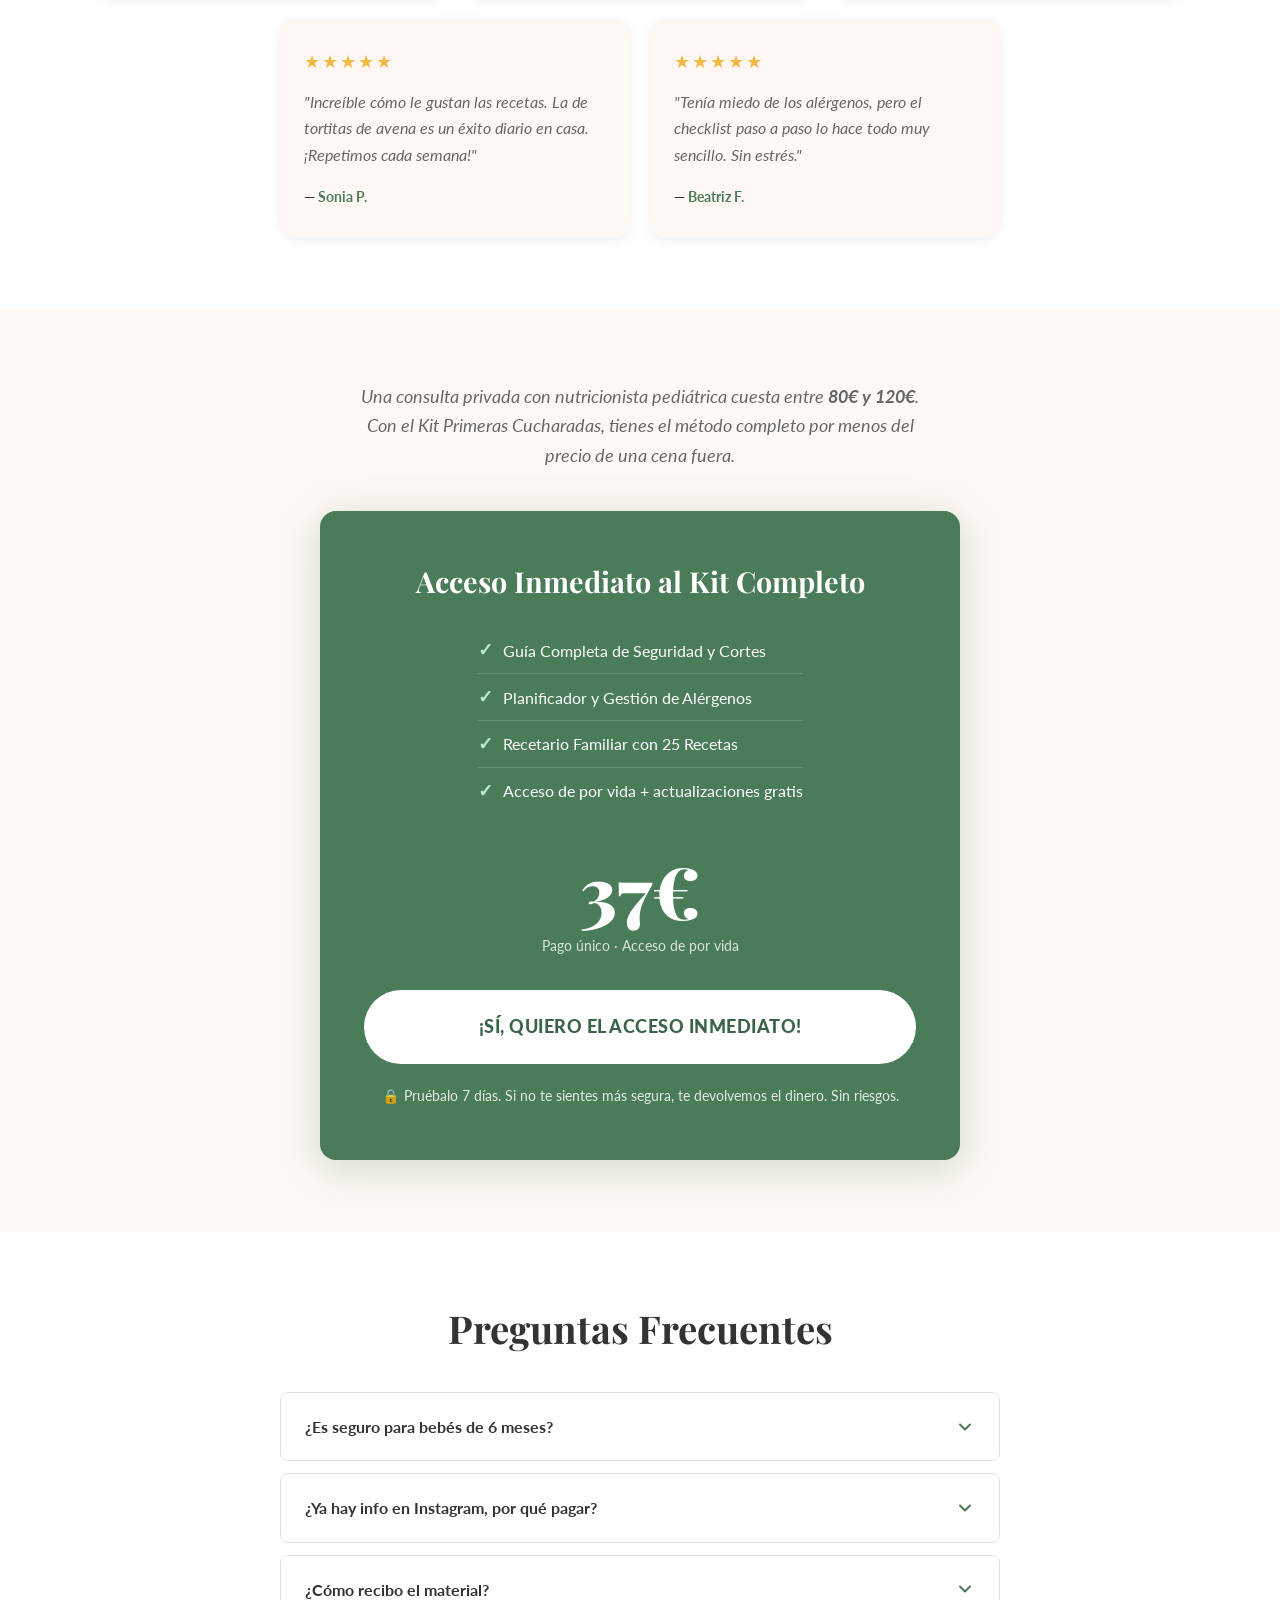
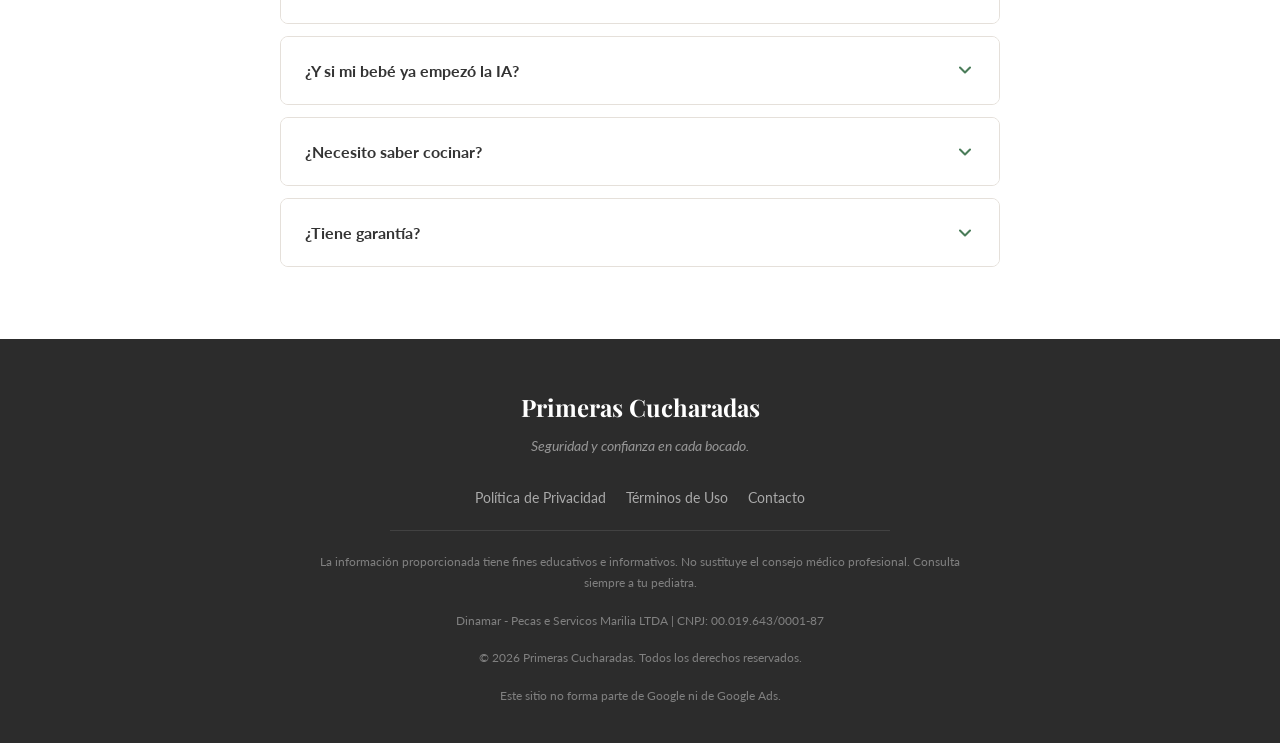
==== commit 0f6e3d5c: "feat: nova landing page Primeras Cucharadas - design completo com 12 secoes, FAQ accordion, sticky C" ====
--- a/index.html
+++ b/index.html
@@ -1,419 +1,1167 @@
 <!DOCTYPE html>
 <html lang="es">
-
 <head>
-    <!-- Google tag (gtag.js) -->
-    <script async src="https://www.googletagmanager.com/gtag/js?id=AW-18073738916"></script>
-    <script>
-        window.dataLayer = window.dataLayer || [];
-        function gtag() { dataLayer.push(arguments); }
-        gtag('js', new Date());
-
-        gtag('config', 'AW-18073738916');
-    </script>
-
-    <meta charset="UTF-8">
-    <meta name="viewport" content="width=device-width, initial-scale=1.0">
-    <title>Primeras Cucharadas | Operación Confianza 2026</title>
-    <meta name="description"
-        content="Domina la alimentación complementaria de tu bebé con seguridad. El kit paso a paso para mamás que quieren evitar el miedo al atragantamiento.">
-    <link rel="icon" type="image/png" href="media/favicon.png">
-    <link rel="stylesheet" href="styles.css">
-    <link rel="stylesheet" href="https://cdnjs.cloudflare.com/ajax/libs/font-awesome/6.0.0/css/all.min.css">
+  <meta charset="UTF-8" />
+  <meta name="viewport" content="width=device-width, initial-scale=1.0" />
+  <title>Primeras Cucharadas — Kit Digital de Introducción Alimentaria</title>
+  <meta name="description" content="El método paso a paso que ya ayudó a +1.500 mamás españolas a introducir sólidos con calma y seguridad total. Kit digital por solo 37€." />
+  <meta name="robots" content="index, follow" />
+
+  <!-- Google Fonts -->
+  <link rel="preconnect" href="https://fonts.googleapis.com" />
+  <link rel="preconnect" href="https://fonts.gstatic.com" crossorigin />
+  <link href="https://fonts.googleapis.com/css2?family=Playfair+Display:wght@400;600;700;900&family=Lato:wght@300;400;700&display=swap" rel="stylesheet" />
+
+  <!-- Lucide Icons -->
+  <script src="https://unpkg.com/lucide@latest/dist/umd/lucide.min.js" defer></script>
+
+  <style>
+    /* ===== RESET & BASE ===== */
+    *, *::before, *::after { box-sizing: border-box; margin: 0; padding: 0; }
+    html { scroll-behavior: smooth; }
+    body {
+      font-family: 'Lato', sans-serif;
+      background-color: #FFFFFF;
+      color: #333;
+      font-size: 16px;
+      line-height: 1.7;
+      overflow-x: hidden;
+    }
+
+    /* ===== DESIGN TOKENS ===== */
+    :root {
+      --white: #FFFFFF;
+      --cream: #FDF8F4;
+      --sage: #4A7C59;
+      --sage-light: #D4E8DB;
+      --sage-dark: #3a6347;
+      --rose: #F5E6E8;
+      --rose-dark: #e8d0d4;
+      --red-light: #FDE8E8;
+      --red-border: #e8b4b4;
+      --text: #333333;
+      --text-muted: #666666;
+      --text-light: #888888;
+      --border: #e5e0da;
+      --radius: 16px;
+      --radius-sm: 8px;
+      --radius-pill: 50px;
+      --shadow: 0 4px 20px rgba(74,124,89,0.10);
+      --shadow-card: 0 2px 12px rgba(0,0,0,0.07);
+    }
+
+    img { max-width: 100%; height: auto; display: block; }
+    a { text-decoration: none; color: inherit; }
+    ul { list-style: none; }
+    section { padding: 72px 20px; }
+
+    .container {
+      max-width: 1080px;
+      margin: 0 auto;
+      width: 100%;
+    }
+
+    /* ===== TYPOGRAPHY ===== */
+    h1, h2, h3, h4 { font-family: 'Playfair Display', serif; line-height: 1.25; color: var(--text); }
+    h1 { font-size: clamp(2rem, 5vw, 3.2rem); font-weight: 700; }
+    h2 { font-size: clamp(1.6rem, 3.5vw, 2.4rem); font-weight: 700; margin-bottom: 16px; }
+    h3 { font-size: 1.25rem; font-weight: 600; margin-bottom: 10px; }
+    p { margin-bottom: 16px; }
+    p:last-child { margin-bottom: 0; }
+
+    /* ===== BUTTONS ===== */
+    .btn {
+      display: inline-block;
+      background-color: var(--sage);
+      color: var(--white);
+      font-family: 'Lato', sans-serif;
+      font-weight: 700;
+      font-size: 1rem;
+      padding: 16px 36px;
+      border-radius: var(--radius-pill);
+      border: none;
+      cursor: pointer;
+      transition: background-color 0.25s ease, transform 0.2s ease, box-shadow 0.25s ease;
+      text-align: center;
+      letter-spacing: 0.3px;
+    }
+    .btn:hover {
+      background-color: var(--sage-dark);
+      transform: translateY(-2px);
+      box-shadow: 0 6px 24px rgba(74,124,89,0.25);
+    }
+    .btn-large {
+      font-size: 1.15rem;
+      padding: 20px 48px;
+    }
+
+    /* ===== FADE-IN ANIMATION ===== */
+    .fade-in {
+      opacity: 0;
+      transform: translateY(28px);
+      transition: opacity 0.65s ease, transform 0.65s ease;
+    }
+    .fade-in.visible {
+      opacity: 1;
+      transform: translateY(0);
+    }
+
+    /* ===== 1. HERO ===== */
+    #hero {
+      background-color: var(--cream);
+      padding: 80px 20px 72px;
+    }
+    .hero-inner {
+      display: flex;
+      align-items: center;
+      gap: 56px;
+    }
+    .hero-text { flex: 1 1 55%; }
+    .hero-badge {
+      display: inline-block;
+      background-color: var(--rose);
+      color: var(--sage-dark);
+      font-weight: 700;
+      font-size: 0.8rem;
+      letter-spacing: 1.2px;
+      text-transform: uppercase;
+      padding: 6px 16px;
+      border-radius: var(--radius-pill);
+      margin-bottom: 20px;
+    }
+    .hero-text h1 { margin-bottom: 20px; }
+    .hero-subheadline {
+      font-size: 1.1rem;
+      color: var(--text-muted);
+      margin-bottom: 32px;
+      max-width: 520px;
+    }
+    .hero-image { flex: 1 1 42%; }
+    .hero-image img {
+      border-radius: var(--radius);
+      object-fit: cover;
+      width: 100%;
+      max-height: 480px;
+      box-shadow: var(--shadow);
+    }
+
+    /* ===== 2. SOCIAL PROOF BAR ===== */
+    #social-bar {
+      background-color: var(--sage);
+      padding: 28px 20px;
+    }
+    .social-bar-inner {
+      display: flex;
+      justify-content: center;
+      align-items: center;
+      gap: 0;
+      flex-wrap: wrap;
+    }
+    .social-bar-item {
+      color: var(--white);
+      font-weight: 700;
+      font-size: 1.05rem;
+      text-align: center;
+      padding: 8px 32px;
+      letter-spacing: 0.3px;
+    }
+    .social-bar-divider {
+      color: rgba(255,255,255,0.4);
+      font-size: 1.5rem;
+      line-height: 1;
+    }
+    .social-bar-number {
+      font-family: 'Playfair Display', serif;
+      font-size: 1.5rem;
+      display: block;
+    }
+
+    /* ===== 3. PAIN SECTION ===== */
+    #dor {
+      background-color: var(--white);
+      text-align: center;
+    }
+    .pain-bullets {
+      display: flex;
+      flex-direction: column;
+      gap: 18px;
+      margin: 32px auto;
+      max-width: 600px;
+      text-align: left;
+    }
+    .pain-bullet {
+      display: flex;
+      align-items: flex-start;
+      gap: 14px;
+      background-color: var(--rose);
+      border-radius: var(--radius-sm);
+      padding: 18px 22px;
+      font-size: 1.025rem;
+    }
+    .pain-icon { font-size: 1.2rem; flex-shrink: 0; margin-top: 2px; }
+    .pain-transition {
+      background-color: var(--cream);
+      border-left: 4px solid var(--sage);
+      border-radius: var(--radius-sm);
+      padding: 20px 26px;
+      max-width: 580px;
+      margin: 0 auto;
+      font-size: 1.05rem;
+      font-style: italic;
+      color: var(--text-muted);
+      text-align: left;
+    }
+
+    /* ===== 4. EDUCATIONAL SECTION ===== */
+    #educativo {
+      background-color: var(--cream);
+    }
+    #educativo h2, #educativo .edu-subtitle { text-align: center; }
+    .edu-subtitle {
+      max-width: 620px;
+      margin: 0 auto 40px;
+      color: var(--text-muted);
+      font-size: 1.05rem;
+    }
+    .edu-cards {
+      display: grid;
+      grid-template-columns: 1fr 1fr;
+      gap: 24px;
+    }
+    .edu-card {
+      border-radius: var(--radius);
+      padding: 32px 28px;
+    }
+    .edu-card-safe { background-color: var(--sage-light); }
+    .edu-card-danger { background-color: var(--red-light); }
+    .edu-card-tag {
+      display: inline-block;
+      font-weight: 700;
+      font-size: 0.78rem;
+      letter-spacing: 1px;
+      text-transform: uppercase;
+      padding: 5px 14px;
+      border-radius: var(--radius-pill);
+      margin-bottom: 14px;
+    }
+    .edu-card-safe .edu-card-tag { background-color: var(--sage); color: var(--white); }
+    .edu-card-danger .edu-card-tag { background-color: #c0392b; color: var(--white); }
+    .edu-card h3 { margin-bottom: 12px; }
+    .edu-card ul { margin: 12px 0; }
+    .edu-card ul li { padding: 5px 0; font-size: 0.975rem; }
+    .edu-card ul li::before { content: "• "; color: var(--sage); font-weight: 700; }
+    .edu-card-danger ul li::before { color: #c0392b; }
+    .edu-card-cta {
+      margin-top: 18px;
+      font-weight: 700;
+      font-size: 1rem;
+      padding: 10px 16px;
+      border-radius: var(--radius-sm);
+    }
+    .edu-card-safe .edu-card-cta { background-color: var(--sage); color: var(--white); display: inline-block; border-radius: var(--radius-pill); }
+    .edu-card-danger .edu-card-cta { background-color: #c0392b; color: var(--white); display: inline-block; border-radius: var(--radius-pill); }
+    .edu-footer {
+      text-align: center;
+      margin-top: 36px;
+      max-width: 600px;
+      margin-left: auto;
+      margin-right: auto;
+      color: var(--text-muted);
+      font-style: italic;
+    }
+
+    /* ===== 5. BEFORE & AFTER ===== */
+    #transformacao {
+      background-color: var(--white);
+      text-align: center;
+    }
+    .ba-grid {
+      display: grid;
+      grid-template-columns: 1fr 1fr;
+      gap: 24px;
+      margin-top: 40px;
+    }
+    .ba-card {
+      border-radius: var(--radius);
+      padding: 36px 28px;
+      text-align: left;
+    }
+    .ba-before { background-color: #f5f5f5; }
+    .ba-after { background-color: var(--sage-light); }
+    .ba-emoji { font-size: 2.4rem; display: block; margin-bottom: 14px; }
+    .ba-card h3 { font-size: 1.3rem; margin-bottom: 16px; }
+    .ba-card ul li {
+      padding: 7px 0;
+      font-size: 0.975rem;
+      border-bottom: 1px solid rgba(0,0,0,0.07);
+      display: flex;
+      align-items: center;
+      gap: 10px;
+    }
+    .ba-card ul li:last-child { border-bottom: none; }
+    .ba-before ul li::before { content: "😰"; }
+    .ba-after ul li::before { content: "✅"; }
+
+    /* ===== 6. PRODUCT ===== */
+    #produto {
+      background-color: var(--cream);
+      text-align: center;
+    }
+    .product-cards {
+      display: grid;
+      grid-template-columns: repeat(3, 1fr);
+      gap: 24px;
+      margin-top: 40px;
+    }
+    .product-card {
+      background-color: var(--white);
+      border-radius: var(--radius);
+      padding: 36px 26px;
+      box-shadow: var(--shadow-card);
+      text-align: left;
+      transition: transform 0.25s ease, box-shadow 0.25s ease;
+    }
+    .product-card:hover {
+      transform: translateY(-4px);
+      box-shadow: var(--shadow);
+    }
+    .product-icon { font-size: 2.2rem; display: block; margin-bottom: 16px; }
+    .product-card h3 { font-size: 1.1rem; margin-bottom: 14px; color: var(--sage-dark); }
+    .product-card ul li {
+      padding: 6px 0;
+      font-size: 0.935rem;
+      display: flex;
+      align-items: flex-start;
+      gap: 8px;
+      border-bottom: 1px solid #f0ebe5;
+    }
+    .product-card ul li:last-child { border-bottom: none; }
+    .product-card ul li::before { content: "✓"; color: var(--sage); font-weight: 700; flex-shrink: 0; }
+
+    /* ===== 7. COMPARISON TABLE ===== */
+    #comparacao {
+      background-color: var(--white);
+      text-align: center;
+    }
+    .table-wrapper {
+      overflow-x: auto;
+      margin-top: 36px;
+      border-radius: var(--radius);
+      box-shadow: var(--shadow-card);
+    }
+    table {
+      width: 100%;
+      border-collapse: collapse;
+      font-size: 0.975rem;
+    }
+    thead tr { background-color: var(--sage); color: var(--white); }
+    thead th {
+      padding: 18px 24px;
+      text-align: left;
+      font-family: 'Lato', sans-serif;
+      font-weight: 700;
+      font-size: 0.95rem;
+      letter-spacing: 0.4px;
+    }
+    thead th:first-child { border-radius: var(--radius) 0 0 0; }
+    thead th:last-child { border-radius: 0 var(--radius) 0 0; }
+    tbody tr { background-color: var(--white); }
+    tbody tr:nth-child(even) { background-color: var(--cream); }
+    tbody td {
+      padding: 16px 24px;
+      border-bottom: 1px solid var(--border);
+      text-align: left;
+      vertical-align: middle;
+    }
+    tbody tr:last-child td { border-bottom: none; }
+    .check { color: var(--sage); font-weight: 700; font-size: 1.1rem; }
+    .cross { color: #c0392b; font-weight: 700; font-size: 1.1rem; }
+
+    /* ===== 8. AUTHORITY ===== */
+    #autoridade {
+      background-color: var(--cream);
+    }
+    .authority-inner {
+      display: flex;
+      align-items: center;
+      gap: 48px;
+      background-color: var(--white);
+      border-radius: var(--radius);
+      padding: 48px 44px;
+      box-shadow: var(--shadow-card);
+    }
+    .authority-photo {
+      flex-shrink: 0;
+    }
+    .authority-photo img {
+      width: 150px;
+      height: 150px;
+      border-radius: 50%;
+      object-fit: cover;
+      border: 4px solid var(--sage-light);
+    }
+    .authority-text h3 { font-size: 1.3rem; color: var(--sage-dark); margin-bottom: 6px; }
+    .authority-role { color: var(--text-muted); font-size: 0.9rem; margin-bottom: 16px; font-weight: 700; text-transform: uppercase; letter-spacing: 0.5px; }
+    .authority-quote {
+      font-style: italic;
+      font-size: 1.05rem;
+      color: var(--text-muted);
+      border-left: 4px solid var(--sage);
+      padding-left: 18px;
+    }
+
+    /* ===== 9. TESTIMONIALS ===== */
+    #depoimentos {
+      background-color: var(--white);
+      text-align: center;
+    }
+    .testimonials-grid {
+      display: grid;
+      grid-template-columns: repeat(3, 1fr);
+      gap: 20px;
+      margin-top: 40px;
+    }
+    .testimonials-grid .testimonial-card:nth-child(4),
+    .testimonials-grid .testimonial-card:nth-child(5) {
+      grid-column: span 1;
+    }
+    .testimonials-row2 {
+      display: grid;
+      grid-template-columns: 1fr 1fr;
+      gap: 20px;
+      margin-top: 20px;
+      max-width: 720px;
+      margin-left: auto;
+      margin-right: auto;
+    }
+    .testimonial-card {
+      background-color: var(--cream);
+      border-radius: var(--radius);
+      padding: 28px 24px;
+      text-align: left;
+      box-shadow: var(--shadow-card);
+    }
+    .stars { color: #f4b942; font-size: 1.1rem; letter-spacing: 2px; margin-bottom: 12px; display: block; }
+    .testimonial-text { font-style: italic; font-size: 0.975rem; color: var(--text-muted); margin-bottom: 14px; }
+    .testimonial-name { font-weight: 700; font-size: 0.9rem; color: var(--text); }
+    .testimonial-name span { color: var(--sage); }
+
+    /* ===== 10. OFFER ===== */
+    #oferta {
+      background-color: var(--cream);
+    }
+    .offer-anchor-text {
+      text-align: center;
+      max-width: 580px;
+      margin: 0 auto 40px;
+      font-size: 1.1rem;
+      color: var(--text-muted);
+      font-style: italic;
+    }
+    .offer-box {
+      background-color: var(--sage);
+      border-radius: var(--radius);
+      padding: 52px 44px;
+      color: var(--white);
+      text-align: center;
+      max-width: 640px;
+      margin: 0 auto;
+      box-shadow: 0 8px 40px rgba(74,124,89,0.25);
+    }
+    .offer-box h2 { color: var(--white); font-size: 1.8rem; margin-bottom: 28px; }
+    .offer-includes {
+      text-align: left;
+      display: inline-block;
+      margin-bottom: 32px;
+    }
+    .offer-includes li {
+      padding: 8px 0;
+      font-size: 1rem;
+      display: flex;
+      align-items: center;
+      gap: 10px;
+      border-bottom: 1px solid rgba(255,255,255,0.15);
+    }
+    .offer-includes li:last-child { border-bottom: none; }
+    .offer-includes li::before { content: "✓"; font-weight: 700; font-size: 1.1rem; flex-shrink: 0; color: #b2f0c5; }
+    .offer-price {
+      font-family: 'Playfair Display', serif;
+      font-size: 4.5rem;
+      font-weight: 900;
+      color: var(--white);
+      line-height: 1;
+      margin: 8px 0;
+      display: block;
+    }
+    .offer-subtext {
+      font-size: 0.9rem;
+      opacity: 0.8;
+      margin-bottom: 32px;
+      display: block;
+    }
+    .btn-offer {
+      background-color: var(--white);
+      color: var(--sage-dark);
+      font-size: 1.1rem;
+      font-weight: 900;
+      display: block;
+      width: 100%;
+      padding: 22px 32px;
+      border-radius: var(--radius-pill);
+      transition: transform 0.2s ease, box-shadow 0.2s ease;
+      letter-spacing: 0.5px;
+    }
+    .btn-offer:hover {
+      transform: translateY(-3px);
+      box-shadow: 0 8px 28px rgba(0,0,0,0.2);
+    }
+    .offer-guarantee {
+      margin-top: 20px;
+      font-size: 0.88rem;
+      opacity: 0.85;
+    }
+
+    /* ===== 11. FAQ ===== */
+    #faq {
+      background-color: var(--white);
+    }
+    #faq h2 { text-align: center; margin-bottom: 40px; }
+    .faq-list {
+      max-width: 720px;
+      margin: 0 auto;
+      display: flex;
+      flex-direction: column;
+      gap: 12px;
+    }
+    .faq-item {
+      border: 1px solid var(--border);
+      border-radius: var(--radius-sm);
+      overflow: hidden;
+    }
+    .faq-question {
+      display: flex;
+      justify-content: space-between;
+      align-items: center;
+      padding: 20px 24px;
+      cursor: pointer;
+      font-weight: 700;
+      font-size: 1rem;
+      color: var(--text);
+      background-color: var(--white);
+      transition: background-color 0.2s;
+      gap: 16px;
+    }
+    .faq-question:hover { background-color: var(--cream); }
+    .faq-question.open { background-color: var(--cream); color: var(--sage-dark); }
+    .faq-chevron {
+      flex-shrink: 0;
+      transition: transform 0.3s ease;
+      color: var(--sage);
+    }
+    .faq-question.open .faq-chevron { transform: rotate(180deg); }
+    .faq-answer {
+      max-height: 0;
+      overflow: hidden;
+      transition: max-height 0.4s ease, padding 0.3s ease;
+      padding: 0 24px;
+      font-size: 0.975rem;
+      color: var(--text-muted);
+      background-color: var(--cream);
+    }
+    .faq-answer.open {
+      max-height: 300px;
+      padding: 20px 24px;
+    }
+
+    /* ===== 12. FOOTER ===== */
+    footer {
+      background-color: #2c2c2c;
+      color: rgba(255,255,255,0.7);
+      padding: 48px 20px 36px;
+      text-align: center;
+    }
+    .footer-logo {
+      font-family: 'Playfair Display', serif;
+      font-size: 1.5rem;
+      color: var(--white);
+      font-weight: 700;
+      margin-bottom: 6px;
+    }
+    .footer-tagline {
+      font-size: 0.875rem;
+      color: rgba(255,255,255,0.5);
+      margin-bottom: 28px;
+      font-style: italic;
+    }
+    .footer-links {
+      display: flex;
+      justify-content: center;
+      gap: 20px;
+      flex-wrap: wrap;
+      margin-bottom: 20px;
+    }
+    .footer-links a {
+      color: rgba(255,255,255,0.6);
+      font-size: 0.875rem;
+      transition: color 0.2s;
+    }
+    .footer-links a:hover { color: var(--white); }
+    .footer-legal {
+      font-size: 12px;
+      color: rgba(255,255,255,0.4);
+      line-height: 1.8;
+      max-width: 680px;
+      margin: 0 auto;
+    }
+    .footer-divider {
+      border: none;
+      border-top: 1px solid rgba(255,255,255,0.1);
+      margin: 20px auto;
+      max-width: 500px;
+    }
+
+    /* ===== STICKY MOBILE CTA ===== */
+    #sticky-cta {
+      display: none;
+      position: fixed;
+      bottom: 0;
+      left: 0;
+      right: 0;
+      background-color: var(--sage);
+      padding: 14px 16px;
+      z-index: 1000;
+      align-items: center;
+      justify-content: center;
+      gap: 12px;
+      box-shadow: 0 -4px 20px rgba(0,0,0,0.18);
+    }
+    .sticky-cta-btn {
+      background-color: var(--white);
+      color: var(--sage-dark);
+      font-weight: 700;
+      font-size: 0.95rem;
+      padding: 12px 28px;
+      border-radius: var(--radius-pill);
+      flex: 1;
+      text-align: center;
+      max-width: 300px;
+      transition: transform 0.2s;
+    }
+    .sticky-cta-btn:hover { transform: scale(1.02); }
+    .sticky-close {
+      background: none;
+      border: none;
+      color: rgba(255,255,255,0.7);
+      font-size: 1.4rem;
+      cursor: pointer;
+      line-height: 1;
+      padding: 2px 8px;
+      flex-shrink: 0;
+    }
+    .sticky-close:hover { color: var(--white); }
+
+    /* ===== RESPONSIVE ===== */
+    @media (max-width: 768px) {
+      section { padding: 56px 16px; }
+      h2 { font-size: 1.5rem; }
+
+      .hero-inner { flex-direction: column; gap: 32px; }
+      .hero-image { order: -1; }
+      .hero-image img { max-height: 280px; }
+      .hero-text { text-align: center; }
+      .hero-subheadline, .pain-transition { text-align: left; }
+
+      .social-bar-inner { gap: 0; flex-direction: row; }
+      .social-bar-divider { display: none; }
+      .social-bar-item { padding: 6px 10px; font-size: 0.85rem; }
+      .social-bar-number { font-size: 1.15rem; }
+
+      .edu-cards { grid-template-columns: 1fr; }
+      .ba-grid { grid-template-columns: 1fr; }
+      .product-cards { grid-template-columns: 1fr; }
+      .testimonials-grid { grid-template-columns: 1fr; }
+      .testimonials-row2 { grid-template-columns: 1fr; }
+
+      .authority-inner { flex-direction: column; text-align: center; gap: 24px; padding: 32px 24px; }
+      .authority-quote { text-align: left; }
+
+      .offer-box { padding: 36px 24px; }
+      .offer-price { font-size: 3.5rem; }
+
+      #sticky-cta { display: flex; }
+      body { padding-bottom: 72px; }
+    }
+
+    @media (min-width: 769px) {
+      #sticky-cta { display: none !important; }
+    }
+  </style>
 </head>
-
 <body>
 
-    <header>
-        <div class="container nav-container">
-            <div class="logo">Primeras Cucharadas</div>
-            <a href="#oferta" class="btn-nav">¡Quiero mi Kit ahora!</a>
-        </div>
-    </header>
-
-    <!-- HERO SECTION -->
-    <section class="hero">
-        <div class="container">
-            <div class="badge">✓ Diseñado por nutricionistas pediátricas expertas</div>
-            <h1>¿Miedo a los trozos? <span class="highlight-text">Transforma la inseguridad</span> en confianza en cada
-                comida.</h1>
-            <p>El kit digital paso a paso para mamás que buscan claridad, organización y seguridad total en la
-                introducción de sólidos de su bebé.</p>
-            <a href="#oferta" class="cta-main">Empezar ahora por solo 37€</a>
-            <div>
-                <img src="media/hero-main.png" alt="Kit Primeras Cucharadas" class="hero-image">
+  <!-- ===================== 1. HERO ===================== -->
+  <section id="hero">
+    <div class="container">
+      <div class="hero-inner">
+        <div class="hero-text fade-in">
+          <span class="hero-badge">Kit Digital de Introducción Alimentaria</span>
+          <h1>De bebé que solo tomaba puré a niño que come de todo — sin miedo, sin atragantamientos, sin culpa</h1>
+          <p class="hero-subheadline">El método paso a paso que ya ayudó a +1.500 mamás españolas a introducir sólidos con calma y seguridad total.</p>
+          <a href="#oferta" class="btn btn-large">Quiero empezar hoy &rarr;</a>
+        </div>
+        <div class="hero-image fade-in">
+          <img src="https://picsum.photos/seed/babyfood22/600/480" alt="Madre sonriendo mientras alimenta a su bebé con sólidos" loading="lazy" />
+        </div>
+      </div>
+    </div>
+  </section>
+
+  <!-- ===================== 2. SOCIAL PROOF BAR ===================== -->
+  <div id="social-bar">
+    <div class="container">
+      <div class="social-bar-inner">
+        <div class="social-bar-item">
+          <span class="social-bar-number">+1.500</span>
+          Mamás tranquilas
+        </div>
+        <span class="social-bar-divider">|</span>
+        <div class="social-bar-item">
+          <span class="social-bar-number">25</span>
+          Recetas probadas
+        </div>
+        <span class="social-bar-divider">|</span>
+        <div class="social-bar-item">
+          <span class="social-bar-number">⚡</span>
+          Acceso inmediato
+        </div>
+      </div>
+    </div>
+  </div>
+
+  <!-- ===================== 3. PAIN SECTION ===================== -->
+  <section id="dor">
+    <div class="container">
+      <div class="fade-in">
+        <h2>¿La hora de comer te genera más estrés que alegría?</h2>
+        <div class="pain-bullets">
+          <div class="pain-bullet">
+            <span class="pain-icon">❌</span>
+            <span>El nudo en el estómago cada vez que tu bebé hace una arcada.</span>
+          </div>
+          <div class="pain-bullet">
+            <span class="pain-icon">❌</span>
+            <span>Horas perdidas buscando en Google qué cocinar que sea sano y seguro.</span>
+          </div>
+          <div class="pain-bullet">
+            <span class="pain-icon">❌</span>
+            <span>La culpa de no saber si lo estás alimentando de forma correcta.</span>
+          </div>
+        </div>
+        <div class="pain-transition">
+          "No tienes que hacerlo sola: existe un método probado para recuperar la calma en la mesa."
+        </div>
+      </div>
+    </div>
+  </section>
+
+  <!-- ===================== 4. EDUCATIONAL SECTION ===================== -->
+  <section id="educativo">
+    <div class="container">
+      <div class="fade-in">
+        <h2>¿Sabrías distinguir una arcada de un atragantamiento real?</h2>
+        <p class="edu-subtitle">El 90% de las madres confunden el reflejo de extrusión con un peligro real. Esta confusión es lo que genera el estrés en la mesa.</p>
+        <div class="edu-cards">
+          <div class="edu-card edu-card-safe">
+            <span class="edu-card-tag">✅ Reflejo de Arcada</span>
+            <h3>Normal y seguro</h3>
+            <ul>
+              <li>El bebé tose y vocaliza — buen signo</li>
+              <li>Mantiene su color normal (rosa/rojizo)</li>
+              <li>Es el cuerpo aprendiendo a gestionar texturas</li>
+              <li>Ocurre adelante de la boca, no atrás</li>
+            </ul>
+            <span class="edu-card-cta">¡Déjalo gestionar solo!</span>
+          </div>
+          <div class="edu-card edu-card-danger">
+            <span class="edu-card-tag">⚠️ Atragantamiento Real</span>
+            <h3>Requiere intervención</h3>
+            <ul>
+              <li>Silencioso — el bebé no puede toser ni llorar</li>
+              <li>El color cambia a azulado o pálido</li>
+              <li>Señas de angustia visible, movimientos bruscos</li>
+              <li>Objeto real bloqueando la vía aérea</li>
+            </ul>
+            <span class="edu-card-cta">Requiere intervención inmediata.</span>
+          </div>
+        </div>
+        <p class="edu-footer">En el kit, te enseñamos a identificar cada señal para que respires tranquila mientras él descubre texturas.</p>
+      </div>
+    </div>
+  </section>
+
+  <!-- ===================== 5. BEFORE & AFTER ===================== -->
+  <section id="transformacao">
+    <div class="container">
+      <div class="fade-in">
+        <h2>Tu viaje de transformación</h2>
+        <div class="ba-grid">
+          <div class="ba-card ba-before">
+            <span class="ba-emoji">😰</span>
+            <h3>Antes: El Caos</h3>
+            <ul>
+              <li>El bebé rechaza todo lo que no sea puré</li>
+              <li>Tensión en cada comida, miedo a los trozos</li>
+              <li>Búsquedas infinitas en Google sin respuestas claras</li>
+              <li>Culpa constante de si lo estás haciendo bien</li>
+              <li>Cenas interrumpidas, nadie disfruta la mesa</li>
+            </ul>
+          </div>
+          <div class="ba-card ba-after">
+            <span class="ba-emoji">😊</span>
+            <h3>Después: La Calma</h3>
+            <ul>
+              <li>Bebé autónomo que explora texturas con curiosidad</li>
+              <li>Comida en familia sin nervios ni tensión</li>
+              <li>Plan claro: sabes qué cocinar y cuándo</li>
+              <li>Confianza total en la seguridad de tu bebé</li>
+              <li>Tú y tu pareja cenáis tranquilos y presentes</li>
+            </ul>
+          </div>
+        </div>
+      </div>
+    </div>
+  </section>
+
+  <!-- ===================== 6. PRODUCT ===================== -->
+  <section id="produto">
+    <div class="container">
+      <div class="fade-in">
+        <h2>Tu Kit Digital 'Todo-en-Uno' para una IA Exitosa</h2>
+        <div class="product-cards">
+          <div class="product-card">
+            <span class="product-icon">📘</span>
+            <h3>Guía Completa de Seguridad y Cortes</h3>
+            <ul>
+              <li>Diferencia visual arcada / atragantamiento</li>
+              <li>Cortes seguros por etapa de edad</li>
+              <li>Protocolos visuales paso a paso</li>
+            </ul>
+          </div>
+          <div class="product-card">
+            <span class="product-icon">📅</span>
+            <h3>Planificador y Gestión de Alérgenos</h3>
+            <ul>
+              <li>Checklist completo de los 14 alérgenos</li>
+              <li>Calendario de introducción de 30 días</li>
+              <li>Planner semanal editable e imprimible</li>
+            </ul>
+          </div>
+          <div class="product-card">
+            <span class="product-icon">🍳</span>
+            <h3>Recetario Familiar (25 Ideas)</h3>
+            <ul>
+              <li>Recetas nutritivas adaptadas a cada etapa</li>
+              <li>Aptas para toda la familia (sin sal añadida)</li>
+              <li>Listas en 15 minutos con ingredientes básicos</li>
+            </ul>
+          </div>
+        </div>
+      </div>
+    </div>
+  </section>
+
+  <!-- ===================== 7. COMPARISON TABLE ===================== -->
+  <section id="comparacao">
+    <div class="container">
+      <div class="fade-in">
+        <h2>¿Por qué este Kit es tu mejor decisión?</h2>
+        <div class="table-wrapper">
+          <table>
+            <thead>
+              <tr>
+                <th>Característica</th>
+                <th>Info suelta (IG/TikTok)</th>
+                <th>Kit Primeras Cucharadas</th>
+              </tr>
+            </thead>
+            <tbody>
+              <tr>
+                <td><strong>Metodología</strong></td>
+                <td><span class="cross">✗</span> Consejos contradictorios</td>
+                <td><span class="check">✓</span> Estructura de Nutricionista</td>
+              </tr>
+              <tr>
+                <td><strong>Planificación</strong></td>
+                <td><span class="cross">✗</span> Recetas aleatorias</td>
+                <td><span class="check">✓</span> Menú 30 días con alérgenos</td>
+              </tr>
+              <tr>
+                <td><strong>Seguridad</strong></td>
+                <td><span class="cross">✗</span> Miedo por falta de técnica</td>
+                <td><span class="check">✓</span> Guía visual de cortes seguros</td>
+              </tr>
+              <tr>
+                <td><strong>Gestión del tiempo</strong></td>
+                <td><span class="cross">✗</span> Desorganización y estrés</td>
+                <td><span class="check">✓</span> Orden, claridad y ahorro real</td>
+              </tr>
+            </tbody>
+          </table>
+        </div>
+      </div>
+    </div>
+  </section>
+
+  <!-- ===================== 8. AUTHORITY ===================== -->
+  <section id="autoridade">
+    <div class="container">
+      <div class="fade-in">
+        <div class="authority-inner">
+          <div class="authority-photo">
+            <img src="https://picsum.photos/seed/nutricionista33/300/300" alt="Elena Martínez, Nutricionista Pediátrica" loading="lazy" />
+          </div>
+          <div class="authority-text">
+            <h3>Elena Martínez</h3>
+            <p class="authority-role">Nutricionista Pediátrica</p>
+            <blockquote class="authority-quote">
+              "Creé 'Primeras Cucharadas' porque la salud de tu bebé no es para dejarla en manos de consejos sueltos de redes sociales. Aquí tienes el método de seguridad técnica que yo misma uso con mis pacientes."
+            </blockquote>
+          </div>
+        </div>
+      </div>
+    </div>
+  </section>
+
+  <!-- ===================== 9. TESTIMONIALS ===================== -->
+  <section id="depoimentos">
+    <div class="container">
+      <div class="fade-in">
+        <h2>Lo que dicen otras mamás</h2>
+        <div class="testimonials-grid">
+          <div class="testimonial-card">
+            <span class="stars">★★★★★</span>
+            <p class="testimonial-text">"Estaba aterrada, pero la guía de cortes me dio la vida. Ahora mi bebé come de todo y yo estoy tranquila."</p>
+            <span class="testimonial-name">— <span>Lucía M.</span></span>
+          </div>
+          <div class="testimonial-card">
+            <span class="stars">★★★★★</span>
+            <p class="testimonial-text">"Lo mejor es el planificador. Antes perdía horas buscando en Google, ahora todo fluye y la semana está organizada."</p>
+            <span class="testimonial-name">— <span>Carmen R.</span></span>
+          </div>
+          <div class="testimonial-card">
+            <span class="stars">★★★★★</span>
+            <p class="testimonial-text">"La diferencia entre arcada y atragantamiento fue lo que me salvó. Mi marido y yo por fin cenamos tranquilos."</p>
+            <span class="testimonial-name">— <span>Marta G.</span></span>
+          </div>
+        </div>
+        <div class="testimonials-row2">
+          <div class="testimonial-card">
+            <span class="stars">★★★★★</span>
+            <p class="testimonial-text">"Increíble cómo le gustan las recetas. La de tortitas de avena es un éxito diario en casa. ¡Repetimos cada semana!"</p>
+            <span class="testimonial-name">— <span>Sonia P.</span></span>
+          </div>
+          <div class="testimonial-card">
+            <span class="stars">★★★★★</span>
+            <p class="testimonial-text">"Tenía miedo de los alérgenos, pero el checklist paso a paso lo hace todo muy sencillo. Sin estrés."</p>
+            <span class="testimonial-name">— <span>Beatriz F.</span></span>
+          </div>
+        </div>
+      </div>
+    </div>
+  </section>
+
+  <!-- ===================== 10. OFFER ===================== -->
+  <section id="oferta">
+    <div class="container">
+      <div class="fade-in">
+        <p class="offer-anchor-text">
+          Una consulta privada con nutricionista pediátrica cuesta entre <strong>80€ y 120€</strong>. Con el Kit Primeras Cucharadas, tienes el método completo por menos del precio de una cena fuera.
+        </p>
+        <div class="offer-box">
+          <h2>Acceso Inmediato al Kit Completo</h2>
+          <ul class="offer-includes">
+            <li>Guía Completa de Seguridad y Cortes</li>
+            <li>Planificador y Gestión de Alérgenos</li>
+            <li>Recetario Familiar con 25 Recetas</li>
+            <li>Acceso de por vida + actualizaciones gratis</li>
+          </ul>
+          <span class="offer-price">37€</span>
+          <span class="offer-subtext">Pago único · Acceso de por vida</span>
+          <a href="https://pay.hotmart.com/J105591203W" target="_blank" rel="noopener noreferrer" class="btn-offer">
+            ¡SÍ, QUIERO EL ACCESO INMEDIATO!
+          </a>
+          <p class="offer-guarantee">🔒 Pruébalo 7 días. Si no te sientes más segura, te devolvemos el dinero. Sin riesgos.</p>
+        </div>
+      </div>
+    </div>
+  </section>
+
+  <!-- ===================== 11. FAQ ===================== -->
+  <section id="faq">
+    <div class="container">
+      <div class="fade-in">
+        <h2>Preguntas Frecuentes</h2>
+        <div class="faq-list">
+
+          <div class="faq-item">
+            <div class="faq-question" role="button" tabindex="0" aria-expanded="false">
+              <span>¿Es seguro para bebés de 6 meses?</span>
+              <svg class="faq-chevron" xmlns="http://www.w3.org/2000/svg" width="20" height="20" viewBox="0 0 24 24" fill="none" stroke="currentColor" stroke-width="2.5" stroke-linecap="round" stroke-linejoin="round"><polyline points="6 9 12 15 18 9"></polyline></svg>
             </div>
-        </div>
-    </section>
-
-    <!-- STICKY MOBILE CTA -->
-    <div class="mobile-sticky-cta">
-        <div class="cta-wrapper">
-            <div class="price-info">
-                <span>Precio especial</span>
-                <strong>Solo 37€</strong>
+            <div class="faq-answer">
+              Sí. Todo el contenido está diseñado específicamente para bebés desde los 6 meses, siguiendo las recomendaciones de la OMS y la AEPED (Asociación Española de Pediatría).
             </div>
-            <a href="#oferta">¡LO QUIERO!</a>
-        </div>
-    </div>
-
-    <!-- BARRA DE PRUEBA SOCIAL -->
-    <section class="social-proof">
-        <div class="container stats">
-            <div class="stat-item">
-                <span>+1.500</span>
-                <p>Mamás tranquilas en España</p>
+          </div>
+
+          <div class="faq-item">
+            <div class="faq-question" role="button" tabindex="0" aria-expanded="false">
+              <span>¿Ya hay info en Instagram, por qué pagar?</span>
+              <svg class="faq-chevron" xmlns="http://www.w3.org/2000/svg" width="20" height="20" viewBox="0 0 24 24" fill="none" stroke="currentColor" stroke-width="2.5" stroke-linecap="round" stroke-linejoin="round"><polyline points="6 9 12 15 18 9"></polyline></svg>
             </div>
-            <div class="stat-item">
-                <span>25</span>
-                <p>Recetas de 15 minutos</p>
+            <div class="faq-answer">
+              En Instagram encuentras consejos sueltos y contradictorios. Este kit tiene una metodología estructurada por una nutricionista pediátrica, con secuencia lógica, protocolos de seguridad y planificación completa. No hay que buscar nada más.
             </div>
-            <div class="stat-item">
-                <span>Acceso inmediato</span>
-                <p>Al "Manual de Supervivencia"</p>
+          </div>
+
+          <div class="faq-item">
+            <div class="faq-question" role="button" tabindex="0" aria-expanded="false">
+              <span>¿Cómo recibo el material?</span>
+              <svg class="faq-chevron" xmlns="http://www.w3.org/2000/svg" width="20" height="20" viewBox="0 0 24 24" fill="none" stroke="currentColor" stroke-width="2.5" stroke-linecap="round" stroke-linejoin="round"><polyline points="6 9 12 15 18 9"></polyline></svg>
             </div>
-        </div>
-    </section>
-
-    <!-- EL MOMENTO DEL CLICK -->
-    <section class="moment-section">
-        <div class="container">
-            <div class="section-header">
-                <h2>Ese momento en el que te das cuenta de que <span class="highlight-text">el tiempo vuela</span></h2>
+            <div class="faq-answer">
+              Recibes acceso inmediato por email después del pago. Todo es digital — puedes descargarlo o consultarlo desde el móvil, tablet u ordenador.
             </div>
-            <p>Ayer solo tomaba leche y hoy te mira con curiosidad mientras comes. Es emocionante, pero también asusta.
-                Te han dicho que "ya toca", pero nadie te ha explicado cómo hacerlo sin que el miedo te paralice.
-                <br><strong>No es solo comida; es el inicio de su relación con el mundo.</strong>
-            </p>
-        </div>
-    </section>
-
-    <!-- LA IDENTIFICACIÓN -->
-    <section class="pain">
-        <div class="container">
-            <div class="section-header">
-                <h2>¿La hora de comer te genera más estrés que alegría?</h2>
-                <p style="max-width: 800px; margin: 20px auto; font-size: 1.1rem; color: var(--text-muted);">Sé
-                    exactamente cómo te sientes. Tienes el trozo de brócoli en la mano, el corazón a mil y el miedo al
-                    atragantamiento no te deja disfrutar. Miras mil vídeos en TikTok y solo terminas más confundida.</p>
+          </div>
+
+          <div class="faq-item">
+            <div class="faq-question" role="button" tabindex="0" aria-expanded="false">
+              <span>¿Y si mi bebé ya empezó la IA?</span>
+              <svg class="faq-chevron" xmlns="http://www.w3.org/2000/svg" width="20" height="20" viewBox="0 0 24 24" fill="none" stroke="currentColor" stroke-width="2.5" stroke-linecap="round" stroke-linejoin="round"><polyline points="6 9 12 15 18 9"></polyline></svg>
             </div>
-            <div class="pain-grid">
-                <div class="pain-card">
-                    <i class="fa-solid fa-heart-pulse"></i>
-                    <p>El nudo en el estómago cada vez que tu bebé hace una arcada.</p>
-                </div>
-                <div class="pain-card">
-                    <i class="fa-solid fa-clock-rotate-left"></i>
-                    <p>Horas perdidas pensando qué cocinar que sea sano y seguro.</p>
-                </div>
-                <div class="pain-card">
-                    <i class="fa-solid fa-triangle-exclamation"></i>
-                    <p>La culpa de no saber si lo estás alimentando de forma correcta.</p>
-                </div>
+            <div class="faq-answer">
+              Perfecto. El kit funciona igual si estás en el primer día o si llevas semanas. Puedes empezar desde donde estés y completar lo que falta.
             </div>
-            <p class="phrase-transition">No tienes que hacerlo sola: existe un método probado para recuperar la calma en
-                la mesa.</p>
-        </div>
-    </section>
-
-    <!-- EDUCACIÓN PRIMERO -->
-    <section class="education-section">
-        <div class="container">
-            <div class="section-header">
-                <h2>¿Sabrías distinguir una arcada de un <span class="highlight-text">atragantamiento real</span>?</h2>
-                <p>El 90% de las madres confunden el reflejo de extrusión (arcada) con un peligro real. Esta confusión
-                    es lo que genera el estrés en la mesa.</p>
+          </div>
+
+          <div class="faq-item">
+            <div class="faq-question" role="button" tabindex="0" aria-expanded="false">
+              <span>¿Necesito saber cocinar?</span>
+              <svg class="faq-chevron" xmlns="http://www.w3.org/2000/svg" width="20" height="20" viewBox="0 0 24 24" fill="none" stroke="currentColor" stroke-width="2.5" stroke-linecap="round" stroke-linejoin="round"><polyline points="6 9 12 15 18 9"></polyline></svg>
             </div>
-            <div class="edu-grid">
-                <div class="edu-box">
-                    <h3>Reflejo de Arcada</h3>
-                    <p>Es un mecanismo de defensa natural. El bebé tose o hace ruido, pero su cara mantiene el color. Es
-                        su cuerpo aprendiendo a gestionar el sólido.</p>
-                    <p class="highlight-text" style="transform:none; font-size: 1.1rem; margin-top:10px;">¡Déjalo
-                        gestionar solo!</p>
-                </div>
-                <div class="edu-box danger">
-                    <h3>Atragantamiento Real</h3>
-                    <p>Silencioso. El bebé no puede toser ni respirar. Su cara cambia de color. Aquí es donde debes
-                        actuar con la técnica que te enseñamos.</p>
-                    <p class="highlight-text" style="transform:none; font-size: 1.1rem; margin-top:10px;">Requiere
-                        intervención inmediata.</p>
-                </div>
+            <div class="faq-answer">
+              No. Las 25 recetas son ultrasencillas, de 15 minutos, con ingredientes que ya tienes en casa. Diseñadas para mamás sin tiempo.
             </div>
-            <p style="text-align: center; margin-top: 40px; font-weight: 600;">En el kit, te enseñamos a identificar
-                cada señal para que respires tranquila mientras él descubre texturas.</p>
-        </div>
-    </section>
-
-    <!-- EL BUNDLE -->
-    <section class="bundle">
-        <div class="container">
-            <div class="section-header">
-                <h2>Tu Kit Digital "Todo-en-Uno" para una IA Exitosa</h2>
+          </div>
+
+          <div class="faq-item">
+            <div class="faq-question" role="button" tabindex="0" aria-expanded="false">
+              <span>¿Tiene garantía?</span>
+              <svg class="faq-chevron" xmlns="http://www.w3.org/2000/svg" width="20" height="20" viewBox="0 0 24 24" fill="none" stroke="currentColor" stroke-width="2.5" stroke-linecap="round" stroke-linejoin="round"><polyline points="6 9 12 15 18 9"></polyline></svg>
             </div>
-            <div class="bundle-grid">
-                <div class="bundle-card">
-                    <div class="card-content">
-                        <h3>Guía Completa de Seguridad y Cortes</h3>
-                        <ul>
-                            <li>Aprende la diferencia real entre arcada y atragantamiento.</li>
-                            <li>Domina los cortes seguros para cada etapa del crecimiento.</li>
-                            <li>Protocolos visuales de seguridad para actuar con calma.</li>
-                        </ul>
-                    </div>
-                </div>
-                <div class="bundle-card">
-                    <div class="card-content">
-                        <h3>Planificador y Gestión de Alérgenos</h3>
-                        <ul>
-                            <li>Checklist profesional para introducir alimentos sin sustos.</li>
-                            <li>Calendario de 30 días: Olvídate de preguntar "¿qué le doy hoy?".</li>
-                            <li>Planner semanal para organizar tu compra y ahorrar tiempo.</li>
-                        </ul>
-                    </div>
-                </div>
-                <div class="bundle-card">
-                    <div class="card-content">
-                        <h3>Recetario Familiar (25 Ideas)</h3>
-                        <ul>
-                            <li>Recetas nutritivas que tu bebé amará desde el primer bocado.</li>
-                            <li>Platos que sirven para toda la familia: no cocines doble.</li>
-                            <li>Opciones ultra-rápidas para mamás sin tiempo.</li>
-                        </ul>
-                    </div>
-                </div>
+            <div class="faq-answer">
+              Sí, 7 días de garantía total. Si no estás satisfecha, te devolvemos el 100% del dinero. Sin preguntas.
             </div>
-        </div>
-    </section>
-
-    <!-- TABLA COMPARATIVA -->
-    <section class="comparison">
-        <div class="container">
-            <div class="section-header">
-                <h2>¿Por qué este Kit es tu <span class="highlight-text">mejor decisión</span>?</h2>
-            </div>
-            <table class="comp-table">
-                <thead>
-                    <tr>
-                        <th>Característica</th>
-                        <th>Info suelta (IG/TikTok)</th>
-                        <th>Kit Primeras Cucharadas</th>
-                    </tr>
-                </thead>
-                <tbody>
-                    <tr>
-                        <td>Metodología</td>
-                        <td class="cross">Consejos contradictorios</td>
-                        <td class="check">Estructura de Nutricionista Experta</td>
-                    </tr>
-                    <tr>
-                        <td>Planificación</td>
-                        <td class="cross">Recetas aleatorias</td>
-                        <td class="check">Menú de 30 días con alérgenos</td>
-                    </tr>
-                    <tr>
-                        <td>Seguridad</td>
-                        <td class="cross">Miedo por falta de técnica</td>
-                        <td class="check">Guía visual de cortes seguros</td>
-                    </tr>
-                    <tr>
-                        <td>Gestión del tiempo</td>
-                        <td class="cross">Desorganización y estrés</td>
-                        <td class="check">Orden, claridad y ahorro real</td>
-                    </tr>
-                </tbody>
-            </table>
-        </div>
-    </section>
-
-    <!-- TRANSFORMACIÓN -->
-    <section class="transformation">
-        <div class="container">
-            <div class="section-header">
-                <h2 style="color: white;">Tu viaje de transformación</h2>
-            </div>
-            <div class="trans-grid">
-                <div class="trans-box">
-                    <h4>Antes: El Caos</h4>
-                    <p>El bebé llora, tú estás tensa, la cocina es un caos y terminas dándole un puré por miedo a los
-                        trozos.</p>
-                </div>
-                <div class="trans-box">
-                    <h4>Después: La Calma</h4>
-                    <p>Una comida familiar tranquila, tu bebé gestiona sus alimentos con autonomía y tú disfrutas
-                        viéndolo crecer sano y feliz.</p>
-                </div>
-            </div>
-        </div>
-    </section>
-
-    <!-- AUTHORITY -->
-    <section class="authority">
-        <div class="container auth-container">
-            <div class="auth-image">
-                <img src="https://images.unsplash.com/photo-1594824476967-48c8b964273f?ixlib=rb-1.2.1&auto=format&fit=crop&w=800&q=80"
-                    alt="Elena Martínez">
-            </div>
-            <div class="auth-text">
-                <h2>Elena Martínez</h2>
-                <span class="credentials">Nutricionista Pediátrica</span>
-                <p>"Creé 'Primeras Cucharadas' porque la salud de tu bebé no es para dejarla en manos de consejos
-                    sueltos de redes sociales. Aquí tienes el manual de seguridad técnica que yo misma uso."</p>
-            </div>
-        </div>
-    </section>
-
-    <!-- TESTIMONIOS -->
-    <section class="testimonials">
-        <div class="container">
-            <div class="section-header">
-                <h2>Lo que dicen otras mamás <span class="highlight-text">(Vibe Real)</span></h2>
-            </div>
-            <div class="testimonial-grid">
-                <div class="testimonial-card">
-                    <div class="stars">★★★★★</div>
-                    <p>"Estaba aterrada, pero la guía de cortes me dio la vida. Ahora mi bebé come de todo y yo estoy
-                        tranquila."</p>
-                    <span class="testimonial-name">Lucía</span>
-                </div>
-                <div class="testimonial-card">
-                    <div class="stars">★★★★★</div>
-                    <p>"Lo mejor es el planificador. Antes perdía horas buscando en Google, ahora todo fluye."</p>
-                    <span class="testimonial-name">Carmen</span>
-                </div>
-                <div class="testimonial-card">
-                    <div class="stars">★★★★★</div>
-                    <p>"La diferencia entre arcada y atragantamiento fue lo que me salvó. Mi marido y yo por fin cenamos
-                        tranquilos."</p>
-                    <span class="testimonial-name">Marta</span>
-                </div>
-                <div class="testimonial-card">
-                    <div class="stars">★★★★★</div>
-                    <p>"Increíble cómo le gustan las recetas. La de tortitas de avena es un éxito diario en casa."</p>
-                    <span class="testimonial-name">Sonia</span>
-                </div>
-                <div class="testimonial-card">
-                    <div class="stars">★★★★★</div>
-                    <p>"Tenía miedo de los alérgenos, pero el checklist paso a paso lo hace todo muy sencillo y seguro."
-                    </p>
-                    <span class="testimonial-name">Beatriz</span>
-                </div>
-            </div>
-        </div>
-    </section>
-
-    <!-- PERTENECER A LA TRIBU -->
-    <section class="tribe">
-        <div class="container">
-            <h2>Pertenecer a la Tribu</h2>
-            <p style="max-width: 700px; margin: 20px auto; font-size: 1.1rem; color: var(--text-muted);">Al conseguir tu
-                kit, no solo recibes guías. Te unes a una comunidad de madres españolas que, como tú, han decidido criar
-                desde la confianza y no desde el miedo. No estás sola en este proceso.</p>
-        </div>
-    </section>
-
-    <!-- OFERTA -->
-    <section id="oferta" class="offer">
-        <div class="container">
-            <h2>Domina la alimentación de tu bebé por menos de lo que cuesta una cena fuera.</h2>
-            <div class="offer-box">
-                <div class="price">37€</div>
-                <ul class="offer-list">
-                    <li>Acceso inmediato al Kit Completo</li>
-                    <li>Guía de Seguridad y Cortes Visuales</li>
-                    <li>Planificador de 30 días y Alérgenos</li>
-                    <li>25 Recetas Familiares de 15 min</li>
-                </ul>
-                <a href="https://pay.hotmart.com/J105591203W" class="cta-main" style="width: 100%;">¡SÍ, QUIERO EL
-                    ACCESO INMEDIATO!</a>
-                <p class="garantia">Pruébalo 7 días. Si no te sientes más segura, te devolvemos el dinero. Sin riesgos.
-                </p>
-            </div>
-        </div>
-    </section>
-
-    <!-- FAQ -->
-    <section class="faq">
-        <div class="container faq-container">
-            <div class="section-header">
-                <h2>Preguntas Frecuentes</h2>
-            </div>
-            <div class="faq-item">
-                <div class="faq-question">¿Es seguro para 6 meses? <i class="fa-solid fa-chevron-down"></i></div>
-                <div class="faq-answer">Sí, es la edad ideal para empezar con nuestra guía técnica, siempre respetando
-                    los requisitos de madurez de tu bebé que te explicamos dentro.</div>
-            </div>
-            <div class="faq-item">
-                <div class="faq-question">¿Ya hay info en Instagram, por qué pagar? <i
-                        class="fa-solid fa-chevron-down"></i></div>
-                <div class="faq-answer">Aquí tienes un método paso a paso sin el ruido y la confusión del algoritmo.
-                    Ahorras tiempo y ganas seguridad con información verificada e integrada.</div>
-            </div>
-            <div class="faq-item">
-                <div class="faq-question">¿Cómo recibo el material? <i class="fa-solid fa-chevron-down"></i></div>
-                <div class="faq-answer">Acceso inmediato por email en formato PDF para leer en tu móvil, tablet o
-                    imprimir y tenerlo a mano en la cocina.</div>
-            </div>
-            <div class="faq-item">
-                <div class="faq-question">¿Y si mi bebé ya empezó? <i class="fa-solid fa-chevron-down"></i></div>
-                <div class="faq-answer">Te servirá para organizar el calendario de alérgenos que aún no has introducido
-                    y para las recetas familiares que optimizarán tu tiempo.</div>
-            </div>
-            <div class="faq-item">
-                <div class="faq-question">¿Necesito saber cocinar? <i class="fa-solid fa-chevron-down"></i></div>
-                <div class="faq-answer">No, las recetas são para la "vida real", rápidas y simples. Ideales para mamás
-                    que no tienen horas para pasar en la cocina.</div>
-            </div>
-        </div>
-    </section>
-
-    <footer>
-        <div class="container">
-            <span class="footer-logo">Primeras Cucharadas</span>
-            <p>Seguridad y confianza en cada bocado.</p>
-
-            <!-- Google Ads Compliance Disclaimer -->
-            <div
-                style="max-width: 800px; margin: 30px auto; font-size: 0.75rem; opacity: 0.7; line-height: 1.4; text-align: justify; border-top: 1px solid rgba(255,255,255,0.1); padding-top: 20px;">
-                <p><strong>Descargo de responsabilidad:</strong> La información proporcionada en este kit digital tiene
-                    fines exclusivamente educativos e informativos. No pretende sustituir el consejo, diagnóstico o
-                    tratamiento médico profesional. Siempre busque el consejo de su pediatra o nutricionista certificado
-                    ante cualquier duda sobre la alimentación de su bebé. Los resultados pueden variar de un bebé a otro
-                    dependiendo de su desarrollo individual.</p>
-            </div>
-
-            <div class="legal-links">
-                <a href="privacidad.html">Política de Privacidad</a>
-                <a href="terminos.html">Términos de Uso</a>
-                <a href="contacto.html">Contacto</a>
-            </div>
-
-            <!-- Business Info (Crucial for Google Ads Approval) -->
-            <div style="margin-top: 30px; font-size: 0.8rem; opacity: 0.6;">
-                <p>Dinamar - Pecas e Servicos Marilia LTDA | CNPJ: 00.019.643/0001-87</p>
-                <p>Email de Soporte: soporte@primerascucharadas.com</p>
-            </div>
-
-            <p style="margin-top: 40px; font-size: 0.7rem; opacity: 0.4;">© 2026 Primeras Cucharadas. Todos los derechos
-                reservados. <br> Este sitio no forma parte de Google ni de Google Ads. Google es una marca registrada de
-                Google, Inc.</p>
-        </div>
-    </footer>
-
-    <script>
-        document.querySelectorAll('.faq-question').forEach(button => {
-            button.addEventListener('click', () => {
-                const faqItem = button.parentElement;
-                faqItem.classList.toggle('active');
-
-                document.querySelectorAll('.faq-item').forEach(item => {
-                    if (item !== faqItem) {
-                        item.classList.remove('active');
-                    }
-                });
-            });
+          </div>
+
+        </div>
+      </div>
+    </div>
+  </section>
+
+  <!-- ===================== 12. FOOTER ===================== -->
+  <footer>
+    <div class="footer-logo">Primeras Cucharadas</div>
+    <p class="footer-tagline">Seguridad y confianza en cada bocado.</p>
+    <div class="footer-links">
+      <a href="#" target="_blank" rel="noopener noreferrer">Política de Privacidad</a>
+      <a href="#" target="_blank" rel="noopener noreferrer">Términos de Uso</a>
+      <a href="#" target="_blank" rel="noopener noreferrer">Contacto</a>
+    </div>
+    <hr class="footer-divider" />
+    <div class="footer-legal">
+      <p>La información proporcionada tiene fines educativos e informativos. No sustituye el consejo médico profesional. Consulta siempre a tu pediatra.</p>
+      <p>Dinamar - Pecas e Servicos Marilia LTDA | CNPJ: 00.019.643/0001-87</p>
+      <p>© 2026 Primeras Cucharadas. Todos los derechos reservados.</p>
+      <p>Este sitio no forma parte de Google ni de Google Ads.</p>
+    </div>
+  </footer>
+
+  <!-- ===================== STICKY MOBILE CTA ===================== -->
+  <div id="sticky-cta" role="complementary" aria-label="Oferta rápida">
+    <a href="#oferta" class="sticky-cta-btn">¡Acceso por 37€ →</a>
+    <button class="sticky-close" id="close-sticky" aria-label="Cerrar barra de oferta">&times;</button>
+  </div>
+
+  <!-- ===================== JAVASCRIPT ===================== -->
+  <script>
+    // ---- 1. FAQ Accordion ----
+    document.querySelectorAll('.faq-question').forEach(function(question) {
+      question.addEventListener('click', function() {
+        var answer = this.nextElementSibling;
+        var isOpen = answer.classList.contains('open');
+
+        // Close all
+        document.querySelectorAll('.faq-answer').forEach(function(a) { a.classList.remove('open'); });
+        document.querySelectorAll('.faq-question').forEach(function(q) {
+          q.classList.remove('open');
+          q.setAttribute('aria-expanded', 'false');
         });
-    </script>
+
+        // Toggle clicked
+        if (!isOpen) {
+          answer.classList.add('open');
+          this.classList.add('open');
+          this.setAttribute('aria-expanded', 'true');
+        }
+      });
+
+      // Keyboard support
+      question.addEventListener('keydown', function(e) {
+        if (e.key === 'Enter' || e.key === ' ') {
+          e.preventDefault();
+          this.click();
+        }
+      });
+    });
+
+    // ---- 2. Sticky Mobile CTA ----
+    var stickyCta = document.getElementById('sticky-cta');
+    var closeBtn = document.getElementById('close-sticky');
+    if (closeBtn && stickyCta) {
+      closeBtn.addEventListener('click', function() {
+        stickyCta.style.display = 'none';
+        document.body.style.paddingBottom = '0';
+      });
+    }
+
+    // ---- 3. Smooth Scroll for anchor links ----
+    document.querySelectorAll('a[href^="#"]').forEach(function(anchor) {
+      anchor.addEventListener('click', function(e) {
+        var target = document.querySelector(this.getAttribute('href'));
+        if (target) {
+          e.preventDefault();
+          target.scrollIntoView({ behavior: 'smooth', block: 'start' });
+        }
+      });
+    });
+
+    // ---- 4. Fade-in on scroll (IntersectionObserver) ----
+    var fadeElements = document.querySelectorAll('.fade-in');
+    if ('IntersectionObserver' in window) {
+      var observer = new IntersectionObserver(function(entries) {
+        entries.forEach(function(entry) {
+          if (entry.isIntersecting) {
+            entry.target.classList.add('visible');
+            observer.unobserve(entry.target);
+          }
+        });
+      }, { threshold: 0.12 });
+      fadeElements.forEach(function(el) { observer.observe(el); });
+    } else {
+      // Fallback for old browsers
+      fadeElements.forEach(function(el) { el.classList.add('visible'); });
+    }
+  </script>
+
 </body>
-
-</html>+</html>
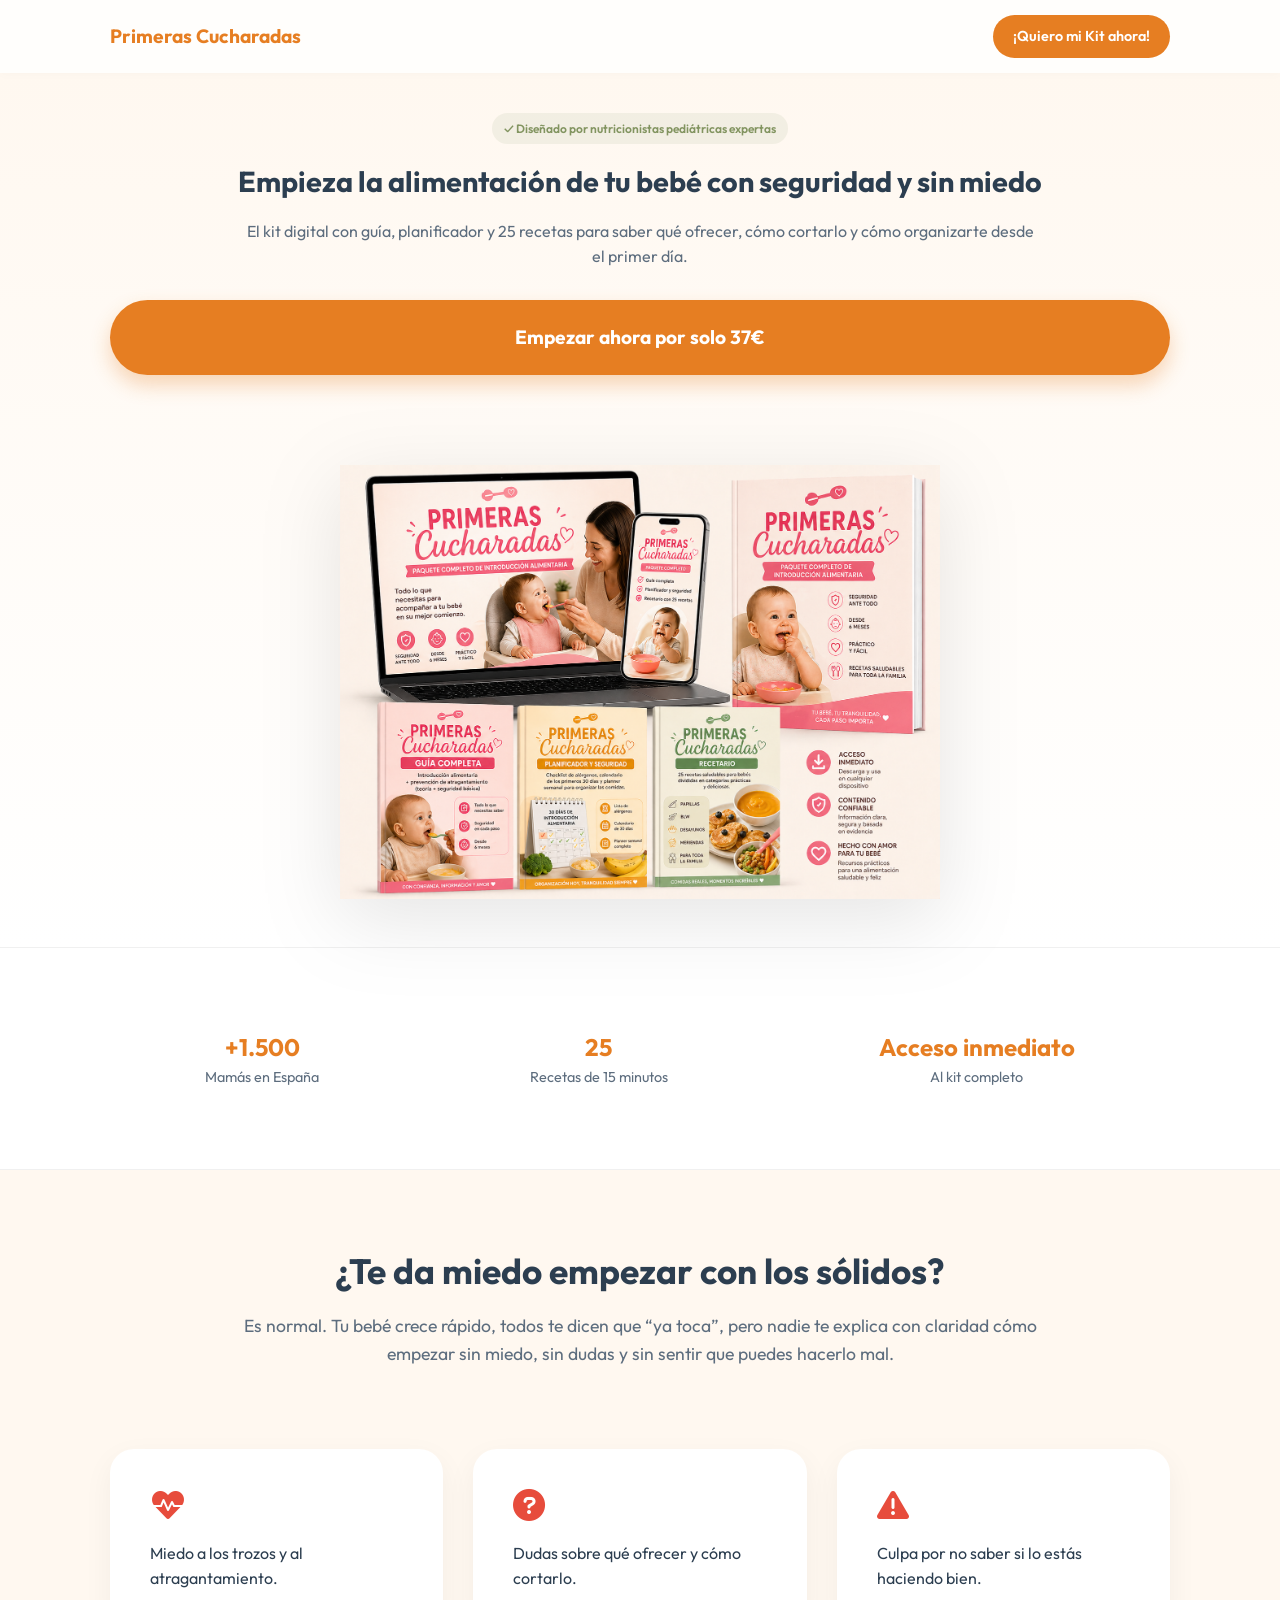
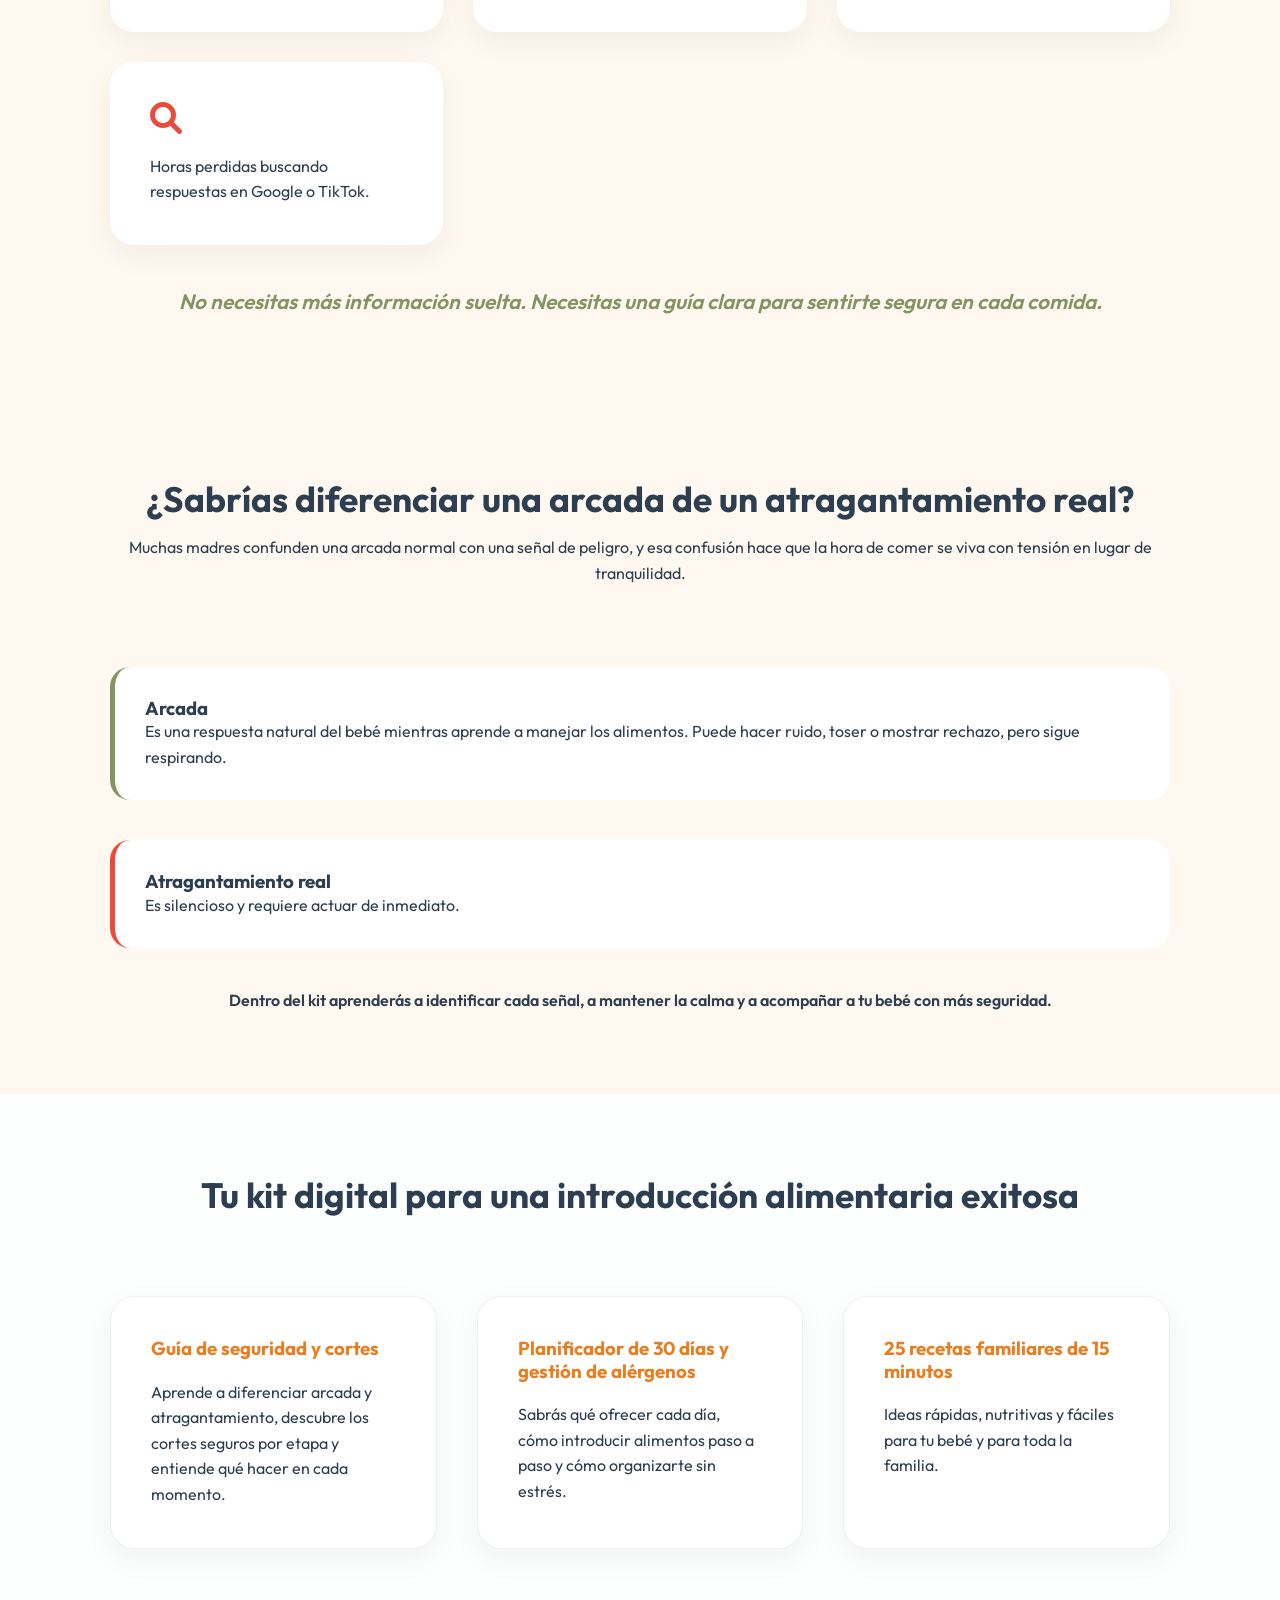
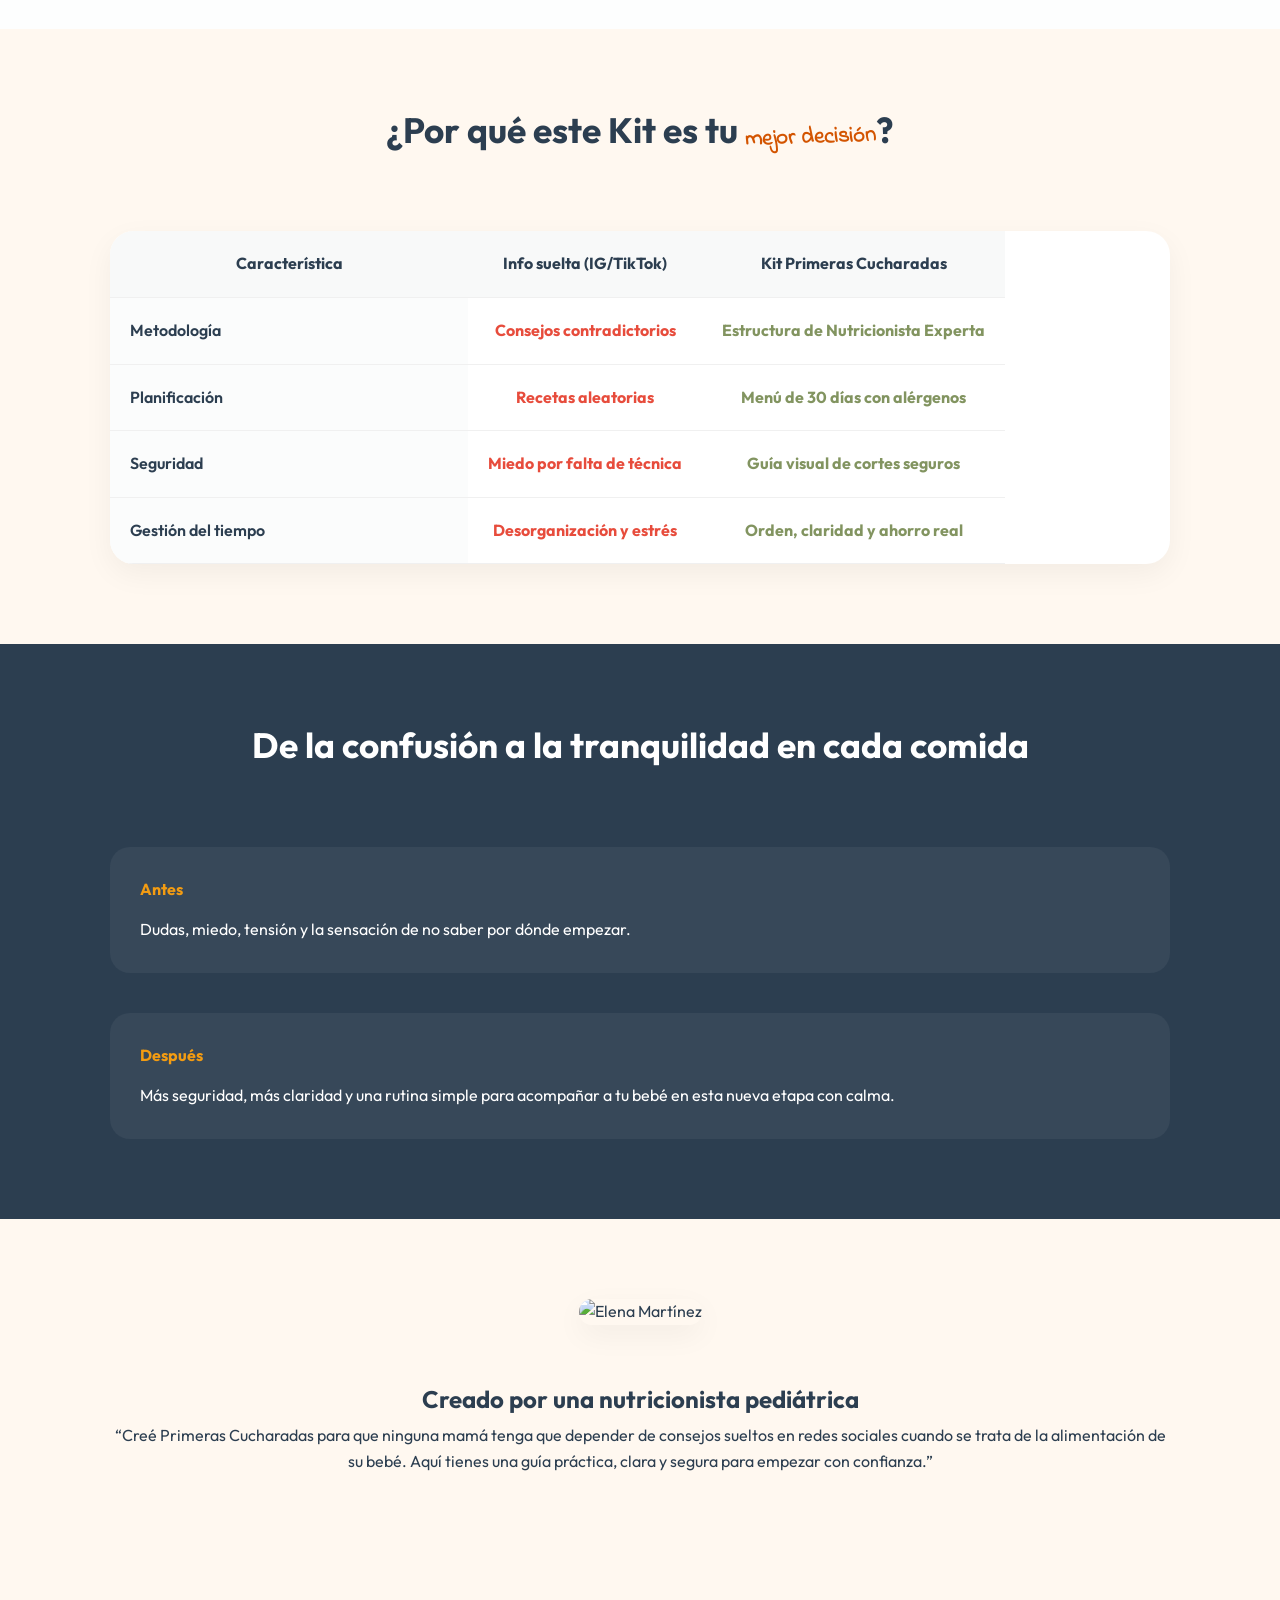
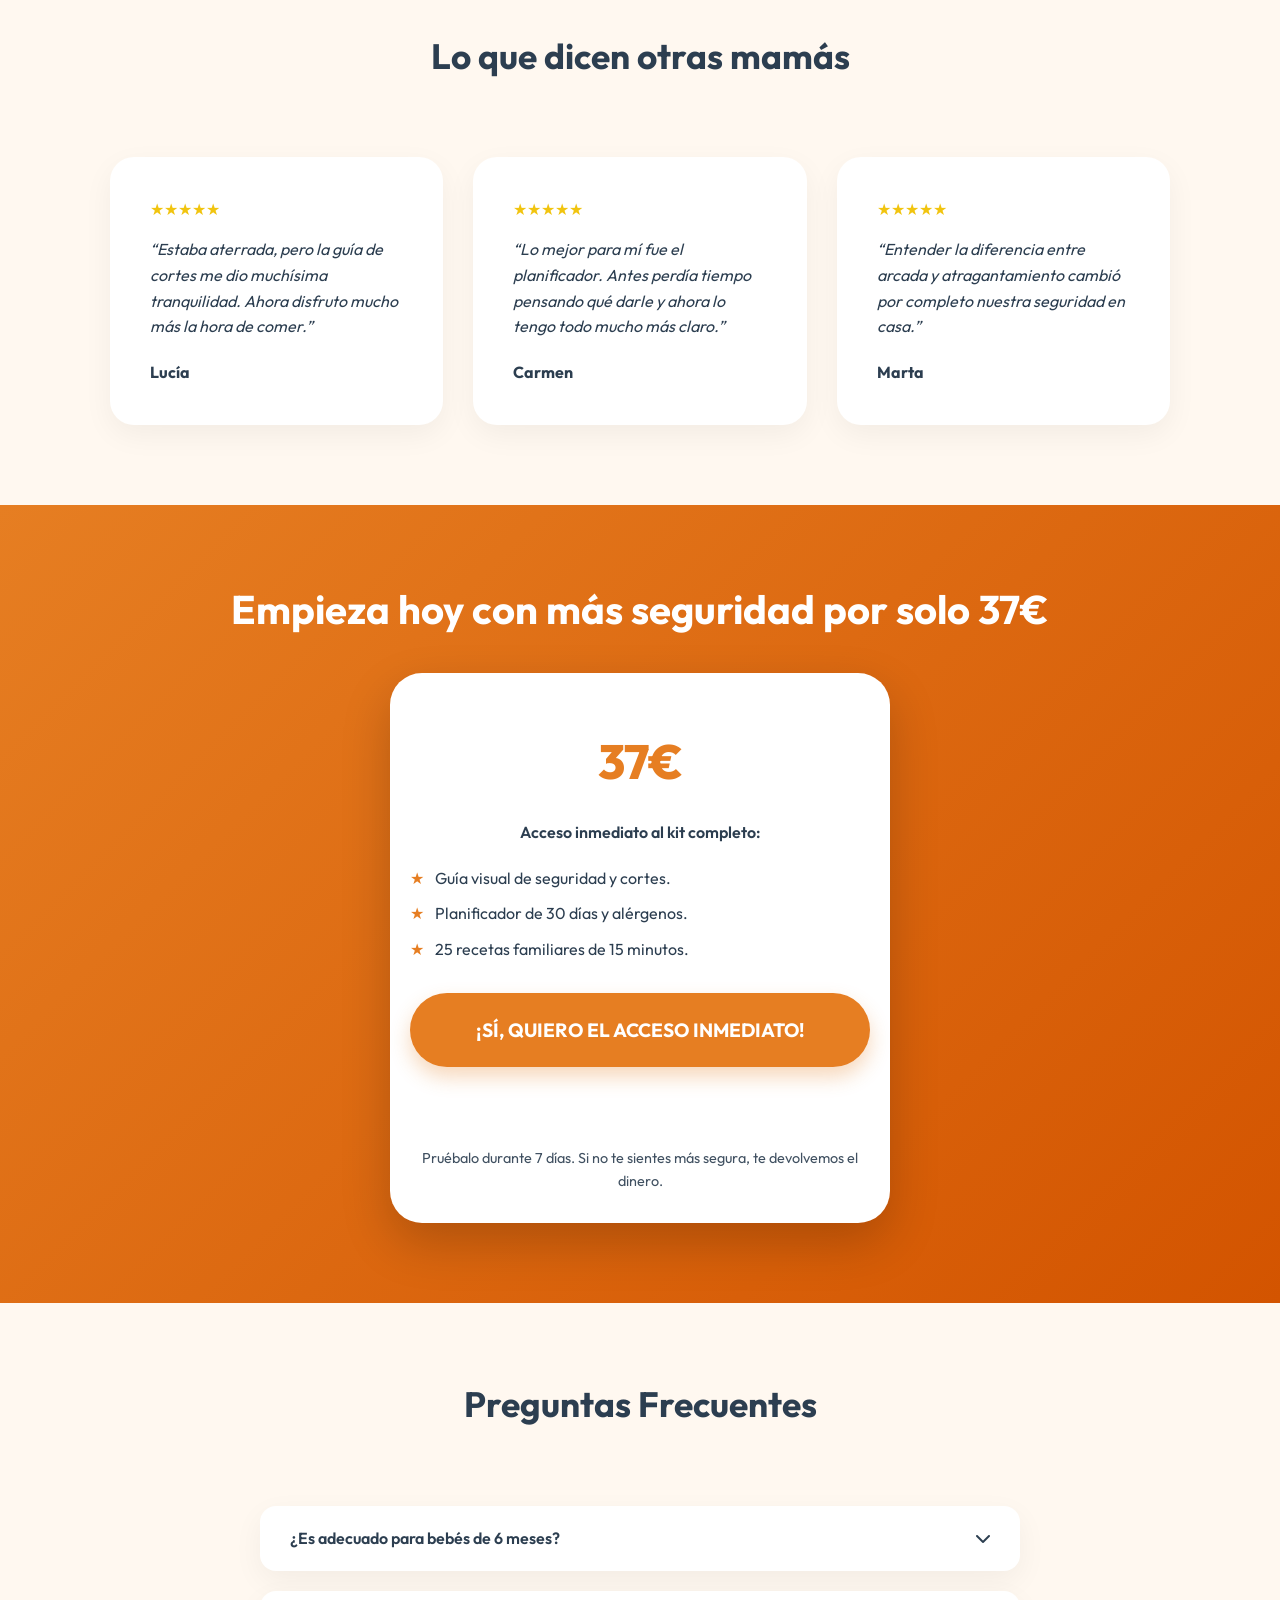
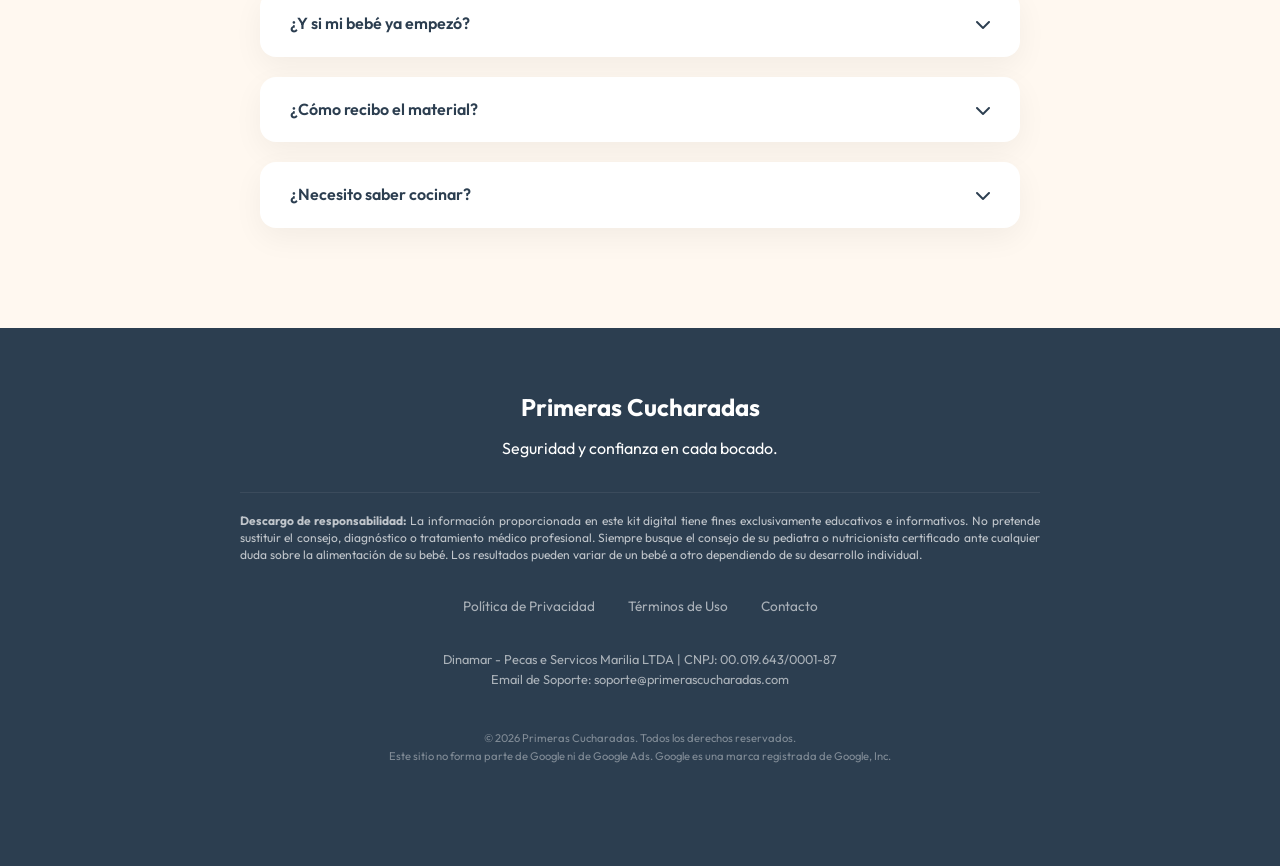
==== commit 001faa5e: "Refatoração de copy persuasiva e otimização de design para mobile" ====
--- a/index.html
+++ b/index.html
@@ -1,1167 +1,353 @@
 <!DOCTYPE html>
 <html lang="es">
+
 <head>
-  <meta charset="UTF-8" />
-  <meta name="viewport" content="width=device-width, initial-scale=1.0" />
-  <title>Primeras Cucharadas — Kit Digital de Introducción Alimentaria</title>
-  <meta name="description" content="El método paso a paso que ya ayudó a +1.500 mamás españolas a introducir sólidos con calma y seguridad total. Kit digital por solo 37€." />
-  <meta name="robots" content="index, follow" />
-
-  <!-- Google Fonts -->
-  <link rel="preconnect" href="https://fonts.googleapis.com" />
-  <link rel="preconnect" href="https://fonts.gstatic.com" crossorigin />
-  <link href="https://fonts.googleapis.com/css2?family=Playfair+Display:wght@400;600;700;900&family=Lato:wght@300;400;700&display=swap" rel="stylesheet" />
-
-  <!-- Lucide Icons -->
-  <script src="https://unpkg.com/lucide@latest/dist/umd/lucide.min.js" defer></script>
-
-  <style>
-    /* ===== RESET & BASE ===== */
-    *, *::before, *::after { box-sizing: border-box; margin: 0; padding: 0; }
-    html { scroll-behavior: smooth; }
-    body {
-      font-family: 'Lato', sans-serif;
-      background-color: #FFFFFF;
-      color: #333;
-      font-size: 16px;
-      line-height: 1.7;
-      overflow-x: hidden;
-    }
-
-    /* ===== DESIGN TOKENS ===== */
-    :root {
-      --white: #FFFFFF;
-      --cream: #FDF8F4;
-      --sage: #4A7C59;
-      --sage-light: #D4E8DB;
-      --sage-dark: #3a6347;
-      --rose: #F5E6E8;
-      --rose-dark: #e8d0d4;
-      --red-light: #FDE8E8;
-      --red-border: #e8b4b4;
-      --text: #333333;
-      --text-muted: #666666;
-      --text-light: #888888;
-      --border: #e5e0da;
-      --radius: 16px;
-      --radius-sm: 8px;
-      --radius-pill: 50px;
-      --shadow: 0 4px 20px rgba(74,124,89,0.10);
-      --shadow-card: 0 2px 12px rgba(0,0,0,0.07);
-    }
-
-    img { max-width: 100%; height: auto; display: block; }
-    a { text-decoration: none; color: inherit; }
-    ul { list-style: none; }
-    section { padding: 72px 20px; }
-
-    .container {
-      max-width: 1080px;
-      margin: 0 auto;
-      width: 100%;
-    }
-
-    /* ===== TYPOGRAPHY ===== */
-    h1, h2, h3, h4 { font-family: 'Playfair Display', serif; line-height: 1.25; color: var(--text); }
-    h1 { font-size: clamp(2rem, 5vw, 3.2rem); font-weight: 700; }
-    h2 { font-size: clamp(1.6rem, 3.5vw, 2.4rem); font-weight: 700; margin-bottom: 16px; }
-    h3 { font-size: 1.25rem; font-weight: 600; margin-bottom: 10px; }
-    p { margin-bottom: 16px; }
-    p:last-child { margin-bottom: 0; }
-
-    /* ===== BUTTONS ===== */
-    .btn {
-      display: inline-block;
-      background-color: var(--sage);
-      color: var(--white);
-      font-family: 'Lato', sans-serif;
-      font-weight: 700;
-      font-size: 1rem;
-      padding: 16px 36px;
-      border-radius: var(--radius-pill);
-      border: none;
-      cursor: pointer;
-      transition: background-color 0.25s ease, transform 0.2s ease, box-shadow 0.25s ease;
-      text-align: center;
-      letter-spacing: 0.3px;
-    }
-    .btn:hover {
-      background-color: var(--sage-dark);
-      transform: translateY(-2px);
-      box-shadow: 0 6px 24px rgba(74,124,89,0.25);
-    }
-    .btn-large {
-      font-size: 1.15rem;
-      padding: 20px 48px;
-    }
-
-    /* ===== FADE-IN ANIMATION ===== */
-    .fade-in {
-      opacity: 0;
-      transform: translateY(28px);
-      transition: opacity 0.65s ease, transform 0.65s ease;
-    }
-    .fade-in.visible {
-      opacity: 1;
-      transform: translateY(0);
-    }
-
-    /* ===== 1. HERO ===== */
-    #hero {
-      background-color: var(--cream);
-      padding: 80px 20px 72px;
-    }
-    .hero-inner {
-      display: flex;
-      align-items: center;
-      gap: 56px;
-    }
-    .hero-text { flex: 1 1 55%; }
-    .hero-badge {
-      display: inline-block;
-      background-color: var(--rose);
-      color: var(--sage-dark);
-      font-weight: 700;
-      font-size: 0.8rem;
-      letter-spacing: 1.2px;
-      text-transform: uppercase;
-      padding: 6px 16px;
-      border-radius: var(--radius-pill);
-      margin-bottom: 20px;
-    }
-    .hero-text h1 { margin-bottom: 20px; }
-    .hero-subheadline {
-      font-size: 1.1rem;
-      color: var(--text-muted);
-      margin-bottom: 32px;
-      max-width: 520px;
-    }
-    .hero-image { flex: 1 1 42%; }
-    .hero-image img {
-      border-radius: var(--radius);
-      object-fit: cover;
-      width: 100%;
-      max-height: 480px;
-      box-shadow: var(--shadow);
-    }
-
-    /* ===== 2. SOCIAL PROOF BAR ===== */
-    #social-bar {
-      background-color: var(--sage);
-      padding: 28px 20px;
-    }
-    .social-bar-inner {
-      display: flex;
-      justify-content: center;
-      align-items: center;
-      gap: 0;
-      flex-wrap: wrap;
-    }
-    .social-bar-item {
-      color: var(--white);
-      font-weight: 700;
-      font-size: 1.05rem;
-      text-align: center;
-      padding: 8px 32px;
-      letter-spacing: 0.3px;
-    }
-    .social-bar-divider {
-      color: rgba(255,255,255,0.4);
-      font-size: 1.5rem;
-      line-height: 1;
-    }
-    .social-bar-number {
-      font-family: 'Playfair Display', serif;
-      font-size: 1.5rem;
-      display: block;
-    }
-
-    /* ===== 3. PAIN SECTION ===== */
-    #dor {
-      background-color: var(--white);
-      text-align: center;
-    }
-    .pain-bullets {
-      display: flex;
-      flex-direction: column;
-      gap: 18px;
-      margin: 32px auto;
-      max-width: 600px;
-      text-align: left;
-    }
-    .pain-bullet {
-      display: flex;
-      align-items: flex-start;
-      gap: 14px;
-      background-color: var(--rose);
-      border-radius: var(--radius-sm);
-      padding: 18px 22px;
-      font-size: 1.025rem;
-    }
-    .pain-icon { font-size: 1.2rem; flex-shrink: 0; margin-top: 2px; }
-    .pain-transition {
-      background-color: var(--cream);
-      border-left: 4px solid var(--sage);
-      border-radius: var(--radius-sm);
-      padding: 20px 26px;
-      max-width: 580px;
-      margin: 0 auto;
-      font-size: 1.05rem;
-      font-style: italic;
-      color: var(--text-muted);
-      text-align: left;
-    }
-
-    /* ===== 4. EDUCATIONAL SECTION ===== */
-    #educativo {
-      background-color: var(--cream);
-    }
-    #educativo h2, #educativo .edu-subtitle { text-align: center; }
-    .edu-subtitle {
-      max-width: 620px;
-      margin: 0 auto 40px;
-      color: var(--text-muted);
-      font-size: 1.05rem;
-    }
-    .edu-cards {
-      display: grid;
-      grid-template-columns: 1fr 1fr;
-      gap: 24px;
-    }
-    .edu-card {
-      border-radius: var(--radius);
-      padding: 32px 28px;
-    }
-    .edu-card-safe { background-color: var(--sage-light); }
-    .edu-card-danger { background-color: var(--red-light); }
-    .edu-card-tag {
-      display: inline-block;
-      font-weight: 700;
-      font-size: 0.78rem;
-      letter-spacing: 1px;
-      text-transform: uppercase;
-      padding: 5px 14px;
-      border-radius: var(--radius-pill);
-      margin-bottom: 14px;
-    }
-    .edu-card-safe .edu-card-tag { background-color: var(--sage); color: var(--white); }
-    .edu-card-danger .edu-card-tag { background-color: #c0392b; color: var(--white); }
-    .edu-card h3 { margin-bottom: 12px; }
-    .edu-card ul { margin: 12px 0; }
-    .edu-card ul li { padding: 5px 0; font-size: 0.975rem; }
-    .edu-card ul li::before { content: "• "; color: var(--sage); font-weight: 700; }
-    .edu-card-danger ul li::before { color: #c0392b; }
-    .edu-card-cta {
-      margin-top: 18px;
-      font-weight: 700;
-      font-size: 1rem;
-      padding: 10px 16px;
-      border-radius: var(--radius-sm);
-    }
-    .edu-card-safe .edu-card-cta { background-color: var(--sage); color: var(--white); display: inline-block; border-radius: var(--radius-pill); }
-    .edu-card-danger .edu-card-cta { background-color: #c0392b; color: var(--white); display: inline-block; border-radius: var(--radius-pill); }
-    .edu-footer {
-      text-align: center;
-      margin-top: 36px;
-      max-width: 600px;
-      margin-left: auto;
-      margin-right: auto;
-      color: var(--text-muted);
-      font-style: italic;
-    }
-
-    /* ===== 5. BEFORE & AFTER ===== */
-    #transformacao {
-      background-color: var(--white);
-      text-align: center;
-    }
-    .ba-grid {
-      display: grid;
-      grid-template-columns: 1fr 1fr;
-      gap: 24px;
-      margin-top: 40px;
-    }
-    .ba-card {
-      border-radius: var(--radius);
-      padding: 36px 28px;
-      text-align: left;
-    }
-    .ba-before { background-color: #f5f5f5; }
-    .ba-after { background-color: var(--sage-light); }
-    .ba-emoji { font-size: 2.4rem; display: block; margin-bottom: 14px; }
-    .ba-card h3 { font-size: 1.3rem; margin-bottom: 16px; }
-    .ba-card ul li {
-      padding: 7px 0;
-      font-size: 0.975rem;
-      border-bottom: 1px solid rgba(0,0,0,0.07);
-      display: flex;
-      align-items: center;
-      gap: 10px;
-    }
-    .ba-card ul li:last-child { border-bottom: none; }
-    .ba-before ul li::before { content: "😰"; }
-    .ba-after ul li::before { content: "✅"; }
-
-    /* ===== 6. PRODUCT ===== */
-    #produto {
-      background-color: var(--cream);
-      text-align: center;
-    }
-    .product-cards {
-      display: grid;
-      grid-template-columns: repeat(3, 1fr);
-      gap: 24px;
-      margin-top: 40px;
-    }
-    .product-card {
-      background-color: var(--white);
-      border-radius: var(--radius);
-      padding: 36px 26px;
-      box-shadow: var(--shadow-card);
-      text-align: left;
-      transition: transform 0.25s ease, box-shadow 0.25s ease;
-    }
-    .product-card:hover {
-      transform: translateY(-4px);
-      box-shadow: var(--shadow);
-    }
-    .product-icon { font-size: 2.2rem; display: block; margin-bottom: 16px; }
-    .product-card h3 { font-size: 1.1rem; margin-bottom: 14px; color: var(--sage-dark); }
-    .product-card ul li {
-      padding: 6px 0;
-      font-size: 0.935rem;
-      display: flex;
-      align-items: flex-start;
-      gap: 8px;
-      border-bottom: 1px solid #f0ebe5;
-    }
-    .product-card ul li:last-child { border-bottom: none; }
-    .product-card ul li::before { content: "✓"; color: var(--sage); font-weight: 700; flex-shrink: 0; }
-
-    /* ===== 7. COMPARISON TABLE ===== */
-    #comparacao {
-      background-color: var(--white);
-      text-align: center;
-    }
-    .table-wrapper {
-      overflow-x: auto;
-      margin-top: 36px;
-      border-radius: var(--radius);
-      box-shadow: var(--shadow-card);
-    }
-    table {
-      width: 100%;
-      border-collapse: collapse;
-      font-size: 0.975rem;
-    }
-    thead tr { background-color: var(--sage); color: var(--white); }
-    thead th {
-      padding: 18px 24px;
-      text-align: left;
-      font-family: 'Lato', sans-serif;
-      font-weight: 700;
-      font-size: 0.95rem;
-      letter-spacing: 0.4px;
-    }
-    thead th:first-child { border-radius: var(--radius) 0 0 0; }
-    thead th:last-child { border-radius: 0 var(--radius) 0 0; }
-    tbody tr { background-color: var(--white); }
-    tbody tr:nth-child(even) { background-color: var(--cream); }
-    tbody td {
-      padding: 16px 24px;
-      border-bottom: 1px solid var(--border);
-      text-align: left;
-      vertical-align: middle;
-    }
-    tbody tr:last-child td { border-bottom: none; }
-    .check { color: var(--sage); font-weight: 700; font-size: 1.1rem; }
-    .cross { color: #c0392b; font-weight: 700; font-size: 1.1rem; }
-
-    /* ===== 8. AUTHORITY ===== */
-    #autoridade {
-      background-color: var(--cream);
-    }
-    .authority-inner {
-      display: flex;
-      align-items: center;
-      gap: 48px;
-      background-color: var(--white);
-      border-radius: var(--radius);
-      padding: 48px 44px;
-      box-shadow: var(--shadow-card);
-    }
-    .authority-photo {
-      flex-shrink: 0;
-    }
-    .authority-photo img {
-      width: 150px;
-      height: 150px;
-      border-radius: 50%;
-      object-fit: cover;
-      border: 4px solid var(--sage-light);
-    }
-    .authority-text h3 { font-size: 1.3rem; color: var(--sage-dark); margin-bottom: 6px; }
-    .authority-role { color: var(--text-muted); font-size: 0.9rem; margin-bottom: 16px; font-weight: 700; text-transform: uppercase; letter-spacing: 0.5px; }
-    .authority-quote {
-      font-style: italic;
-      font-size: 1.05rem;
-      color: var(--text-muted);
-      border-left: 4px solid var(--sage);
-      padding-left: 18px;
-    }
-
-    /* ===== 9. TESTIMONIALS ===== */
-    #depoimentos {
-      background-color: var(--white);
-      text-align: center;
-    }
-    .testimonials-grid {
-      display: grid;
-      grid-template-columns: repeat(3, 1fr);
-      gap: 20px;
-      margin-top: 40px;
-    }
-    .testimonials-grid .testimonial-card:nth-child(4),
-    .testimonials-grid .testimonial-card:nth-child(5) {
-      grid-column: span 1;
-    }
-    .testimonials-row2 {
-      display: grid;
-      grid-template-columns: 1fr 1fr;
-      gap: 20px;
-      margin-top: 20px;
-      max-width: 720px;
-      margin-left: auto;
-      margin-right: auto;
-    }
-    .testimonial-card {
-      background-color: var(--cream);
-      border-radius: var(--radius);
-      padding: 28px 24px;
-      text-align: left;
-      box-shadow: var(--shadow-card);
-    }
-    .stars { color: #f4b942; font-size: 1.1rem; letter-spacing: 2px; margin-bottom: 12px; display: block; }
-    .testimonial-text { font-style: italic; font-size: 0.975rem; color: var(--text-muted); margin-bottom: 14px; }
-    .testimonial-name { font-weight: 700; font-size: 0.9rem; color: var(--text); }
-    .testimonial-name span { color: var(--sage); }
-
-    /* ===== 10. OFFER ===== */
-    #oferta {
-      background-color: var(--cream);
-    }
-    .offer-anchor-text {
-      text-align: center;
-      max-width: 580px;
-      margin: 0 auto 40px;
-      font-size: 1.1rem;
-      color: var(--text-muted);
-      font-style: italic;
-    }
-    .offer-box {
-      background-color: var(--sage);
-      border-radius: var(--radius);
-      padding: 52px 44px;
-      color: var(--white);
-      text-align: center;
-      max-width: 640px;
-      margin: 0 auto;
-      box-shadow: 0 8px 40px rgba(74,124,89,0.25);
-    }
-    .offer-box h2 { color: var(--white); font-size: 1.8rem; margin-bottom: 28px; }
-    .offer-includes {
-      text-align: left;
-      display: inline-block;
-      margin-bottom: 32px;
-    }
-    .offer-includes li {
-      padding: 8px 0;
-      font-size: 1rem;
-      display: flex;
-      align-items: center;
-      gap: 10px;
-      border-bottom: 1px solid rgba(255,255,255,0.15);
-    }
-    .offer-includes li:last-child { border-bottom: none; }
-    .offer-includes li::before { content: "✓"; font-weight: 700; font-size: 1.1rem; flex-shrink: 0; color: #b2f0c5; }
-    .offer-price {
-      font-family: 'Playfair Display', serif;
-      font-size: 4.5rem;
-      font-weight: 900;
-      color: var(--white);
-      line-height: 1;
-      margin: 8px 0;
-      display: block;
-    }
-    .offer-subtext {
-      font-size: 0.9rem;
-      opacity: 0.8;
-      margin-bottom: 32px;
-      display: block;
-    }
-    .btn-offer {
-      background-color: var(--white);
-      color: var(--sage-dark);
-      font-size: 1.1rem;
-      font-weight: 900;
-      display: block;
-      width: 100%;
-      padding: 22px 32px;
-      border-radius: var(--radius-pill);
-      transition: transform 0.2s ease, box-shadow 0.2s ease;
-      letter-spacing: 0.5px;
-    }
-    .btn-offer:hover {
-      transform: translateY(-3px);
-      box-shadow: 0 8px 28px rgba(0,0,0,0.2);
-    }
-    .offer-guarantee {
-      margin-top: 20px;
-      font-size: 0.88rem;
-      opacity: 0.85;
-    }
-
-    /* ===== 11. FAQ ===== */
-    #faq {
-      background-color: var(--white);
-    }
-    #faq h2 { text-align: center; margin-bottom: 40px; }
-    .faq-list {
-      max-width: 720px;
-      margin: 0 auto;
-      display: flex;
-      flex-direction: column;
-      gap: 12px;
-    }
-    .faq-item {
-      border: 1px solid var(--border);
-      border-radius: var(--radius-sm);
-      overflow: hidden;
-    }
-    .faq-question {
-      display: flex;
-      justify-content: space-between;
-      align-items: center;
-      padding: 20px 24px;
-      cursor: pointer;
-      font-weight: 700;
-      font-size: 1rem;
-      color: var(--text);
-      background-color: var(--white);
-      transition: background-color 0.2s;
-      gap: 16px;
-    }
-    .faq-question:hover { background-color: var(--cream); }
-    .faq-question.open { background-color: var(--cream); color: var(--sage-dark); }
-    .faq-chevron {
-      flex-shrink: 0;
-      transition: transform 0.3s ease;
-      color: var(--sage);
-    }
-    .faq-question.open .faq-chevron { transform: rotate(180deg); }
-    .faq-answer {
-      max-height: 0;
-      overflow: hidden;
-      transition: max-height 0.4s ease, padding 0.3s ease;
-      padding: 0 24px;
-      font-size: 0.975rem;
-      color: var(--text-muted);
-      background-color: var(--cream);
-    }
-    .faq-answer.open {
-      max-height: 300px;
-      padding: 20px 24px;
-    }
-
-    /* ===== 12. FOOTER ===== */
-    footer {
-      background-color: #2c2c2c;
-      color: rgba(255,255,255,0.7);
-      padding: 48px 20px 36px;
-      text-align: center;
-    }
-    .footer-logo {
-      font-family: 'Playfair Display', serif;
-      font-size: 1.5rem;
-      color: var(--white);
-      font-weight: 700;
-      margin-bottom: 6px;
-    }
-    .footer-tagline {
-      font-size: 0.875rem;
-      color: rgba(255,255,255,0.5);
-      margin-bottom: 28px;
-      font-style: italic;
-    }
-    .footer-links {
-      display: flex;
-      justify-content: center;
-      gap: 20px;
-      flex-wrap: wrap;
-      margin-bottom: 20px;
-    }
-    .footer-links a {
-      color: rgba(255,255,255,0.6);
-      font-size: 0.875rem;
-      transition: color 0.2s;
-    }
-    .footer-links a:hover { color: var(--white); }
-    .footer-legal {
-      font-size: 12px;
-      color: rgba(255,255,255,0.4);
-      line-height: 1.8;
-      max-width: 680px;
-      margin: 0 auto;
-    }
-    .footer-divider {
-      border: none;
-      border-top: 1px solid rgba(255,255,255,0.1);
-      margin: 20px auto;
-      max-width: 500px;
-    }
-
-    /* ===== STICKY MOBILE CTA ===== */
-    #sticky-cta {
-      display: none;
-      position: fixed;
-      bottom: 0;
-      left: 0;
-      right: 0;
-      background-color: var(--sage);
-      padding: 14px 16px;
-      z-index: 1000;
-      align-items: center;
-      justify-content: center;
-      gap: 12px;
-      box-shadow: 0 -4px 20px rgba(0,0,0,0.18);
-    }
-    .sticky-cta-btn {
-      background-color: var(--white);
-      color: var(--sage-dark);
-      font-weight: 700;
-      font-size: 0.95rem;
-      padding: 12px 28px;
-      border-radius: var(--radius-pill);
-      flex: 1;
-      text-align: center;
-      max-width: 300px;
-      transition: transform 0.2s;
-    }
-    .sticky-cta-btn:hover { transform: scale(1.02); }
-    .sticky-close {
-      background: none;
-      border: none;
-      color: rgba(255,255,255,0.7);
-      font-size: 1.4rem;
-      cursor: pointer;
-      line-height: 1;
-      padding: 2px 8px;
-      flex-shrink: 0;
-    }
-    .sticky-close:hover { color: var(--white); }
-
-    /* ===== RESPONSIVE ===== */
-    @media (max-width: 768px) {
-      section { padding: 56px 16px; }
-      h2 { font-size: 1.5rem; }
-
-      .hero-inner { flex-direction: column; gap: 32px; }
-      .hero-image { order: -1; }
-      .hero-image img { max-height: 280px; }
-      .hero-text { text-align: center; }
-      .hero-subheadline, .pain-transition { text-align: left; }
-
-      .social-bar-inner { gap: 0; flex-direction: row; }
-      .social-bar-divider { display: none; }
-      .social-bar-item { padding: 6px 10px; font-size: 0.85rem; }
-      .social-bar-number { font-size: 1.15rem; }
-
-      .edu-cards { grid-template-columns: 1fr; }
-      .ba-grid { grid-template-columns: 1fr; }
-      .product-cards { grid-template-columns: 1fr; }
-      .testimonials-grid { grid-template-columns: 1fr; }
-      .testimonials-row2 { grid-template-columns: 1fr; }
-
-      .authority-inner { flex-direction: column; text-align: center; gap: 24px; padding: 32px 24px; }
-      .authority-quote { text-align: left; }
-
-      .offer-box { padding: 36px 24px; }
-      .offer-price { font-size: 3.5rem; }
-
-      #sticky-cta { display: flex; }
-      body { padding-bottom: 72px; }
-    }
-
-    @media (min-width: 769px) {
-      #sticky-cta { display: none !important; }
-    }
-  </style>
+    <!-- Google tag (gtag.js) -->
+    <script async src="https://www.googletagmanager.com/gtag/js?id=AW-18073738916"></script>
+    <script>
+        window.dataLayer = window.dataLayer || [];
+        function gtag() { dataLayer.push(arguments); }
+        gtag('js', new Date());
+
+        gtag('config', 'AW-18073738916');
+    </script>
+    <script type="text/javascript">
+        (function (c, l, a, r, i, t, y) {
+            c[a] = c[a] || function () { (c[a].q = c[a].q || []).push(arguments) };
+            t = l.createElement(r); t.async = 1; t.src = "https://www.clarity.ms/tag/" + i;
+            y = l.getElementsByTagName(r)[0]; y.parentNode.insertBefore(t, y);
+        })(window, document, "clarity", "script", "wiugpzahgb");
+    </script>
+    <script defer src="/_vercel/insights/script.js"></script>
+    <meta charset="UTF-8">
+    <meta name="viewport" content="width=device-width, initial-scale=1.0">
+    <title>Primeras Cucharadas | Operación Confianza 2026</title>
+    <meta name="description"
+        content="Domina la alimentación complementaria de tu bebé con seguridad. El kit paso a paso para mamás que quieren evitar el miedo al atragantamiento.">
+    <link rel="icon" type="image/png" href="media/favicon.png">
+    <link rel="stylesheet" href="styles.css">
+    <link rel="stylesheet" href="https://cdnjs.cloudflare.com/ajax/libs/font-awesome/6.0.0/css/all.min.css">
 </head>
+
 <body>
 
-  <!-- ===================== 1. HERO ===================== -->
-  <section id="hero">
-    <div class="container">
-      <div class="hero-inner">
-        <div class="hero-text fade-in">
-          <span class="hero-badge">Kit Digital de Introducción Alimentaria</span>
-          <h1>De bebé que solo tomaba puré a niño que come de todo — sin miedo, sin atragantamientos, sin culpa</h1>
-          <p class="hero-subheadline">El método paso a paso que ya ayudó a +1.500 mamás españolas a introducir sólidos con calma y seguridad total.</p>
-          <a href="#oferta" class="btn btn-large">Quiero empezar hoy &rarr;</a>
-        </div>
-        <div class="hero-image fade-in">
-          <img src="https://picsum.photos/seed/babyfood22/600/480" alt="Madre sonriendo mientras alimenta a su bebé con sólidos" loading="lazy" />
-        </div>
-      </div>
+    <header>
+        <div class="container nav-container">
+            <div class="logo">Primeras Cucharadas</div>
+            <a href="#oferta" class="btn-nav">¡Quiero mi Kit ahora!</a>
+        </div>
+    </header>
+
+    <!-- HERO SECTION -->
+    <section class="hero">
+        <div class="container">
+            <div class="badge">✓ Diseñado por nutricionistas pediátricas expertas</div>
+            <h1>Empieza la alimentación de tu bebé con seguridad y sin miedo</h1>
+            <p>El kit digital con guía, planificador y 25 recetas para saber qué ofrecer, cómo cortarlo y cómo organizarte desde el primer día.</p>
+            <a href="#oferta" class="cta-main">Empezar ahora por solo 37€</a>
+            <div>
+                <img src="media/hero-main.png" alt="Kit Primeras Cucharadas" class="hero-image">
+            </div>
+        </div>
+    </section>
+
+    <!-- STICKY MOBILE CTA -->
+    <div class="mobile-sticky-cta">
+        <div class="cta-wrapper">
+            <div class="price-info">
+                <span>Precio especial</span>
+                <strong>Solo 37€</strong>
+            </div>
+            <a href="#oferta">¡LO QUIERO!</a>
+        </div>
     </div>
-  </section>
-
-  <!-- ===================== 2. SOCIAL PROOF BAR ===================== -->
-  <div id="social-bar">
-    <div class="container">
-      <div class="social-bar-inner">
-        <div class="social-bar-item">
-          <span class="social-bar-number">+1.500</span>
-          Mamás tranquilas
-        </div>
-        <span class="social-bar-divider">|</span>
-        <div class="social-bar-item">
-          <span class="social-bar-number">25</span>
-          Recetas probadas
-        </div>
-        <span class="social-bar-divider">|</span>
-        <div class="social-bar-item">
-          <span class="social-bar-number">⚡</span>
-          Acceso inmediato
-        </div>
-      </div>
-    </div>
-  </div>
-
-  <!-- ===================== 3. PAIN SECTION ===================== -->
-  <section id="dor">
-    <div class="container">
-      <div class="fade-in">
-        <h2>¿La hora de comer te genera más estrés que alegría?</h2>
-        <div class="pain-bullets">
-          <div class="pain-bullet">
-            <span class="pain-icon">❌</span>
-            <span>El nudo en el estómago cada vez que tu bebé hace una arcada.</span>
-          </div>
-          <div class="pain-bullet">
-            <span class="pain-icon">❌</span>
-            <span>Horas perdidas buscando en Google qué cocinar que sea sano y seguro.</span>
-          </div>
-          <div class="pain-bullet">
-            <span class="pain-icon">❌</span>
-            <span>La culpa de no saber si lo estás alimentando de forma correcta.</span>
-          </div>
-        </div>
-        <div class="pain-transition">
-          "No tienes que hacerlo sola: existe un método probado para recuperar la calma en la mesa."
-        </div>
-      </div>
-    </div>
-  </section>
-
-  <!-- ===================== 4. EDUCATIONAL SECTION ===================== -->
-  <section id="educativo">
-    <div class="container">
-      <div class="fade-in">
-        <h2>¿Sabrías distinguir una arcada de un atragantamiento real?</h2>
-        <p class="edu-subtitle">El 90% de las madres confunden el reflejo de extrusión con un peligro real. Esta confusión es lo que genera el estrés en la mesa.</p>
-        <div class="edu-cards">
-          <div class="edu-card edu-card-safe">
-            <span class="edu-card-tag">✅ Reflejo de Arcada</span>
-            <h3>Normal y seguro</h3>
-            <ul>
-              <li>El bebé tose y vocaliza — buen signo</li>
-              <li>Mantiene su color normal (rosa/rojizo)</li>
-              <li>Es el cuerpo aprendiendo a gestionar texturas</li>
-              <li>Ocurre adelante de la boca, no atrás</li>
-            </ul>
-            <span class="edu-card-cta">¡Déjalo gestionar solo!</span>
-          </div>
-          <div class="edu-card edu-card-danger">
-            <span class="edu-card-tag">⚠️ Atragantamiento Real</span>
-            <h3>Requiere intervención</h3>
-            <ul>
-              <li>Silencioso — el bebé no puede toser ni llorar</li>
-              <li>El color cambia a azulado o pálido</li>
-              <li>Señas de angustia visible, movimientos bruscos</li>
-              <li>Objeto real bloqueando la vía aérea</li>
-            </ul>
-            <span class="edu-card-cta">Requiere intervención inmediata.</span>
-          </div>
-        </div>
-        <p class="edu-footer">En el kit, te enseñamos a identificar cada señal para que respires tranquila mientras él descubre texturas.</p>
-      </div>
-    </div>
-  </section>
-
-  <!-- ===================== 5. BEFORE & AFTER ===================== -->
-  <section id="transformacao">
-    <div class="container">
-      <div class="fade-in">
-        <h2>Tu viaje de transformación</h2>
-        <div class="ba-grid">
-          <div class="ba-card ba-before">
-            <span class="ba-emoji">😰</span>
-            <h3>Antes: El Caos</h3>
-            <ul>
-              <li>El bebé rechaza todo lo que no sea puré</li>
-              <li>Tensión en cada comida, miedo a los trozos</li>
-              <li>Búsquedas infinitas en Google sin respuestas claras</li>
-              <li>Culpa constante de si lo estás haciendo bien</li>
-              <li>Cenas interrumpidas, nadie disfruta la mesa</li>
-            </ul>
-          </div>
-          <div class="ba-card ba-after">
-            <span class="ba-emoji">😊</span>
-            <h3>Después: La Calma</h3>
-            <ul>
-              <li>Bebé autónomo que explora texturas con curiosidad</li>
-              <li>Comida en familia sin nervios ni tensión</li>
-              <li>Plan claro: sabes qué cocinar y cuándo</li>
-              <li>Confianza total en la seguridad de tu bebé</li>
-              <li>Tú y tu pareja cenáis tranquilos y presentes</li>
-            </ul>
-          </div>
-        </div>
-      </div>
-    </div>
-  </section>
-
-  <!-- ===================== 6. PRODUCT ===================== -->
-  <section id="produto">
-    <div class="container">
-      <div class="fade-in">
-        <h2>Tu Kit Digital 'Todo-en-Uno' para una IA Exitosa</h2>
-        <div class="product-cards">
-          <div class="product-card">
-            <span class="product-icon">📘</span>
-            <h3>Guía Completa de Seguridad y Cortes</h3>
-            <ul>
-              <li>Diferencia visual arcada / atragantamiento</li>
-              <li>Cortes seguros por etapa de edad</li>
-              <li>Protocolos visuales paso a paso</li>
-            </ul>
-          </div>
-          <div class="product-card">
-            <span class="product-icon">📅</span>
-            <h3>Planificador y Gestión de Alérgenos</h3>
-            <ul>
-              <li>Checklist completo de los 14 alérgenos</li>
-              <li>Calendario de introducción de 30 días</li>
-              <li>Planner semanal editable e imprimible</li>
-            </ul>
-          </div>
-          <div class="product-card">
-            <span class="product-icon">🍳</span>
-            <h3>Recetario Familiar (25 Ideas)</h3>
-            <ul>
-              <li>Recetas nutritivas adaptadas a cada etapa</li>
-              <li>Aptas para toda la familia (sin sal añadida)</li>
-              <li>Listas en 15 minutos con ingredientes básicos</li>
-            </ul>
-          </div>
-        </div>
-      </div>
-    </div>
-  </section>
-
-  <!-- ===================== 7. COMPARISON TABLE ===================== -->
-  <section id="comparacao">
-    <div class="container">
-      <div class="fade-in">
-        <h2>¿Por qué este Kit es tu mejor decisión?</h2>
-        <div class="table-wrapper">
-          <table>
-            <thead>
-              <tr>
-                <th>Característica</th>
-                <th>Info suelta (IG/TikTok)</th>
-                <th>Kit Primeras Cucharadas</th>
-              </tr>
-            </thead>
-            <tbody>
-              <tr>
-                <td><strong>Metodología</strong></td>
-                <td><span class="cross">✗</span> Consejos contradictorios</td>
-                <td><span class="check">✓</span> Estructura de Nutricionista</td>
-              </tr>
-              <tr>
-                <td><strong>Planificación</strong></td>
-                <td><span class="cross">✗</span> Recetas aleatorias</td>
-                <td><span class="check">✓</span> Menú 30 días con alérgenos</td>
-              </tr>
-              <tr>
-                <td><strong>Seguridad</strong></td>
-                <td><span class="cross">✗</span> Miedo por falta de técnica</td>
-                <td><span class="check">✓</span> Guía visual de cortes seguros</td>
-              </tr>
-              <tr>
-                <td><strong>Gestión del tiempo</strong></td>
-                <td><span class="cross">✗</span> Desorganización y estrés</td>
-                <td><span class="check">✓</span> Orden, claridad y ahorro real</td>
-              </tr>
-            </tbody>
-          </table>
-        </div>
-      </div>
-    </div>
-  </section>
-
-  <!-- ===================== 8. AUTHORITY ===================== -->
-  <section id="autoridade">
-    <div class="container">
-      <div class="fade-in">
-        <div class="authority-inner">
-          <div class="authority-photo">
-            <img src="https://picsum.photos/seed/nutricionista33/300/300" alt="Elena Martínez, Nutricionista Pediátrica" loading="lazy" />
-          </div>
-          <div class="authority-text">
-            <h3>Elena Martínez</h3>
-            <p class="authority-role">Nutricionista Pediátrica</p>
-            <blockquote class="authority-quote">
-              "Creé 'Primeras Cucharadas' porque la salud de tu bebé no es para dejarla en manos de consejos sueltos de redes sociales. Aquí tienes el método de seguridad técnica que yo misma uso con mis pacientes."
-            </blockquote>
-          </div>
-        </div>
-      </div>
-    </div>
-  </section>
-
-  <!-- ===================== 9. TESTIMONIALS ===================== -->
-  <section id="depoimentos">
-    <div class="container">
-      <div class="fade-in">
-        <h2>Lo que dicen otras mamás</h2>
-        <div class="testimonials-grid">
-          <div class="testimonial-card">
-            <span class="stars">★★★★★</span>
-            <p class="testimonial-text">"Estaba aterrada, pero la guía de cortes me dio la vida. Ahora mi bebé come de todo y yo estoy tranquila."</p>
-            <span class="testimonial-name">— <span>Lucía M.</span></span>
-          </div>
-          <div class="testimonial-card">
-            <span class="stars">★★★★★</span>
-            <p class="testimonial-text">"Lo mejor es el planificador. Antes perdía horas buscando en Google, ahora todo fluye y la semana está organizada."</p>
-            <span class="testimonial-name">— <span>Carmen R.</span></span>
-          </div>
-          <div class="testimonial-card">
-            <span class="stars">★★★★★</span>
-            <p class="testimonial-text">"La diferencia entre arcada y atragantamiento fue lo que me salvó. Mi marido y yo por fin cenamos tranquilos."</p>
-            <span class="testimonial-name">— <span>Marta G.</span></span>
-          </div>
-        </div>
-        <div class="testimonials-row2">
-          <div class="testimonial-card">
-            <span class="stars">★★★★★</span>
-            <p class="testimonial-text">"Increíble cómo le gustan las recetas. La de tortitas de avena es un éxito diario en casa. ¡Repetimos cada semana!"</p>
-            <span class="testimonial-name">— <span>Sonia P.</span></span>
-          </div>
-          <div class="testimonial-card">
-            <span class="stars">★★★★★</span>
-            <p class="testimonial-text">"Tenía miedo de los alérgenos, pero el checklist paso a paso lo hace todo muy sencillo. Sin estrés."</p>
-            <span class="testimonial-name">— <span>Beatriz F.</span></span>
-          </div>
-        </div>
-      </div>
-    </div>
-  </section>
-
-  <!-- ===================== 10. OFFER ===================== -->
-  <section id="oferta">
-    <div class="container">
-      <div class="fade-in">
-        <p class="offer-anchor-text">
-          Una consulta privada con nutricionista pediátrica cuesta entre <strong>80€ y 120€</strong>. Con el Kit Primeras Cucharadas, tienes el método completo por menos del precio de una cena fuera.
-        </p>
-        <div class="offer-box">
-          <h2>Acceso Inmediato al Kit Completo</h2>
-          <ul class="offer-includes">
-            <li>Guía Completa de Seguridad y Cortes</li>
-            <li>Planificador y Gestión de Alérgenos</li>
-            <li>Recetario Familiar con 25 Recetas</li>
-            <li>Acceso de por vida + actualizaciones gratis</li>
-          </ul>
-          <span class="offer-price">37€</span>
-          <span class="offer-subtext">Pago único · Acceso de por vida</span>
-          <a href="https://pay.hotmart.com/J105591203W" target="_blank" rel="noopener noreferrer" class="btn-offer">
-            ¡SÍ, QUIERO EL ACCESO INMEDIATO!
-          </a>
-          <p class="offer-guarantee">🔒 Pruébalo 7 días. Si no te sientes más segura, te devolvemos el dinero. Sin riesgos.</p>
-        </div>
-      </div>
-    </div>
-  </section>
-
-  <!-- ===================== 11. FAQ ===================== -->
-  <section id="faq">
-    <div class="container">
-      <div class="fade-in">
-        <h2>Preguntas Frecuentes</h2>
-        <div class="faq-list">
-
-          <div class="faq-item">
-            <div class="faq-question" role="button" tabindex="0" aria-expanded="false">
-              <span>¿Es seguro para bebés de 6 meses?</span>
-              <svg class="faq-chevron" xmlns="http://www.w3.org/2000/svg" width="20" height="20" viewBox="0 0 24 24" fill="none" stroke="currentColor" stroke-width="2.5" stroke-linecap="round" stroke-linejoin="round"><polyline points="6 9 12 15 18 9"></polyline></svg>
-            </div>
-            <div class="faq-answer">
-              Sí. Todo el contenido está diseñado específicamente para bebés desde los 6 meses, siguiendo las recomendaciones de la OMS y la AEPED (Asociación Española de Pediatría).
-            </div>
-          </div>
-
-          <div class="faq-item">
-            <div class="faq-question" role="button" tabindex="0" aria-expanded="false">
-              <span>¿Ya hay info en Instagram, por qué pagar?</span>
-              <svg class="faq-chevron" xmlns="http://www.w3.org/2000/svg" width="20" height="20" viewBox="0 0 24 24" fill="none" stroke="currentColor" stroke-width="2.5" stroke-linecap="round" stroke-linejoin="round"><polyline points="6 9 12 15 18 9"></polyline></svg>
-            </div>
-            <div class="faq-answer">
-              En Instagram encuentras consejos sueltos y contradictorios. Este kit tiene una metodología estructurada por una nutricionista pediátrica, con secuencia lógica, protocolos de seguridad y planificación completa. No hay que buscar nada más.
-            </div>
-          </div>
-
-          <div class="faq-item">
-            <div class="faq-question" role="button" tabindex="0" aria-expanded="false">
-              <span>¿Cómo recibo el material?</span>
-              <svg class="faq-chevron" xmlns="http://www.w3.org/2000/svg" width="20" height="20" viewBox="0 0 24 24" fill="none" stroke="currentColor" stroke-width="2.5" stroke-linecap="round" stroke-linejoin="round"><polyline points="6 9 12 15 18 9"></polyline></svg>
-            </div>
-            <div class="faq-answer">
-              Recibes acceso inmediato por email después del pago. Todo es digital — puedes descargarlo o consultarlo desde el móvil, tablet u ordenador.
-            </div>
-          </div>
-
-          <div class="faq-item">
-            <div class="faq-question" role="button" tabindex="0" aria-expanded="false">
-              <span>¿Y si mi bebé ya empezó la IA?</span>
-              <svg class="faq-chevron" xmlns="http://www.w3.org/2000/svg" width="20" height="20" viewBox="0 0 24 24" fill="none" stroke="currentColor" stroke-width="2.5" stroke-linecap="round" stroke-linejoin="round"><polyline points="6 9 12 15 18 9"></polyline></svg>
-            </div>
-            <div class="faq-answer">
-              Perfecto. El kit funciona igual si estás en el primer día o si llevas semanas. Puedes empezar desde donde estés y completar lo que falta.
-            </div>
-          </div>
-
-          <div class="faq-item">
-            <div class="faq-question" role="button" tabindex="0" aria-expanded="false">
-              <span>¿Necesito saber cocinar?</span>
-              <svg class="faq-chevron" xmlns="http://www.w3.org/2000/svg" width="20" height="20" viewBox="0 0 24 24" fill="none" stroke="currentColor" stroke-width="2.5" stroke-linecap="round" stroke-linejoin="round"><polyline points="6 9 12 15 18 9"></polyline></svg>
-            </div>
-            <div class="faq-answer">
-              No. Las 25 recetas son ultrasencillas, de 15 minutos, con ingredientes que ya tienes en casa. Diseñadas para mamás sin tiempo.
-            </div>
-          </div>
-
-          <div class="faq-item">
-            <div class="faq-question" role="button" tabindex="0" aria-expanded="false">
-              <span>¿Tiene garantía?</span>
-              <svg class="faq-chevron" xmlns="http://www.w3.org/2000/svg" width="20" height="20" viewBox="0 0 24 24" fill="none" stroke="currentColor" stroke-width="2.5" stroke-linecap="round" stroke-linejoin="round"><polyline points="6 9 12 15 18 9"></polyline></svg>
-            </div>
-            <div class="faq-answer">
-              Sí, 7 días de garantía total. Si no estás satisfecha, te devolvemos el 100% del dinero. Sin preguntas.
-            </div>
-          </div>
-
-        </div>
-      </div>
-    </div>
-  </section>
-
-  <!-- ===================== 12. FOOTER ===================== -->
-  <footer>
-    <div class="footer-logo">Primeras Cucharadas</div>
-    <p class="footer-tagline">Seguridad y confianza en cada bocado.</p>
-    <div class="footer-links">
-      <a href="#" target="_blank" rel="noopener noreferrer">Política de Privacidad</a>
-      <a href="#" target="_blank" rel="noopener noreferrer">Términos de Uso</a>
-      <a href="#" target="_blank" rel="noopener noreferrer">Contacto</a>
-    </div>
-    <hr class="footer-divider" />
-    <div class="footer-legal">
-      <p>La información proporcionada tiene fines educativos e informativos. No sustituye el consejo médico profesional. Consulta siempre a tu pediatra.</p>
-      <p>Dinamar - Pecas e Servicos Marilia LTDA | CNPJ: 00.019.643/0001-87</p>
-      <p>© 2026 Primeras Cucharadas. Todos los derechos reservados.</p>
-      <p>Este sitio no forma parte de Google ni de Google Ads.</p>
-    </div>
-  </footer>
-
-  <!-- ===================== STICKY MOBILE CTA ===================== -->
-  <div id="sticky-cta" role="complementary" aria-label="Oferta rápida">
-    <a href="#oferta" class="sticky-cta-btn">¡Acceso por 37€ →</a>
-    <button class="sticky-close" id="close-sticky" aria-label="Cerrar barra de oferta">&times;</button>
-  </div>
-
-  <!-- ===================== JAVASCRIPT ===================== -->
-  <script>
-    // ---- 1. FAQ Accordion ----
-    document.querySelectorAll('.faq-question').forEach(function(question) {
-      question.addEventListener('click', function() {
-        var answer = this.nextElementSibling;
-        var isOpen = answer.classList.contains('open');
-
-        // Close all
-        document.querySelectorAll('.faq-answer').forEach(function(a) { a.classList.remove('open'); });
-        document.querySelectorAll('.faq-question').forEach(function(q) {
-          q.classList.remove('open');
-          q.setAttribute('aria-expanded', 'false');
+
+    <!-- BARRA DE PRUEBA SOCIAL -->
+    <section class="social-proof">
+        <div class="container stats">
+            <div class="stat-item">
+                <span>+1.500</span>
+                <p>Mamás en España</p>
+            </div>
+            <div class="stat-item">
+                <span>25</span>
+                <p>Recetas de 15 minutos</p>
+            </div>
+            <div class="stat-item">
+                <span>Acceso inmediato</span>
+                <p>Al kit completo</p>
+            </div>
+        </div>
+    </section>
+
+    <!-- LA IDENTIFICACIÓN (DOR) -->
+    <section class="pain">
+        <div class="container">
+            <div class="section-header">
+                <h2>¿Te da miedo empezar con los sólidos?</h2>
+                <p style="max-width: 800px; margin: 20px auto; font-size: 1.1rem; color: var(--text-muted);">Es normal. Tu bebé crece rápido, todos te dicen que “ya toca”, pero nadie te explica con claridad cómo empezar sin miedo, sin dudas y sin sentir que puedes hacerlo mal.</p>
+            </div>
+            <div class="pain-grid">
+                <div class="pain-card">
+                    <i class="fa-solid fa-heart-pulse"></i>
+                    <p>Miedo a los trozos y al atragantamiento.</p>
+                </div>
+                <div class="pain-card">
+                    <i class="fa-solid fa-circle-question"></i>
+                    <p>Dudas sobre qué ofrecer y cómo cortarlo.</p>
+                </div>
+                <div class="pain-card">
+                    <i class="fa-solid fa-triangle-exclamation"></i>
+                    <p>Culpa por no saber si lo estás haciendo bien.</p>
+                </div>
+                <div class="pain-card">
+                    <i class="fa-solid fa-magnifying-glass"></i>
+                    <p>Horas perdidas buscando respuestas en Google o TikTok.</p>
+                </div>
+            </div>
+            <p class="phrase-transition">No necesitas más información suelta. Necesitas una guía clara para sentirte segura en cada comida.</p>
+        </div>
+    </section>
+
+    <!-- PROBLEMA CENTRAL -->
+    <section class="education-section">
+        <div class="container">
+            <div class="section-header">
+                <h2>¿Sabrías diferenciar una arcada de un atragantamiento real?</h2>
+                <p>Muchas madres confunden una arcada normal con una señal de peligro, y esa confusión hace que la hora de comer se viva con tensión en lugar de tranquilidad.</p>
+            </div>
+            <div class="edu-grid">
+                <div class="edu-box">
+                    <h3>Arcada</h3>
+                    <p>Es una respuesta natural del bebé mientras aprende a manejar los alimentos. Puede hacer ruido, toser o mostrar rechazo, pero sigue respirando.</p>
+                </div>
+                <div class="edu-box danger">
+                    <h3>Atragantamiento real</h3>
+                    <p>Es silencioso y requiere actuar de inmediato.</p>
+                </div>
+            </div>
+            <p style="text-align: center; margin-top: 40px; font-weight: 600;">Dentro del kit aprenderás a identificar cada señal, a mantener la calma y a acompañar a tu bebé con más seguridad.</p>
+        </div>
+    </section>
+
+    <!-- O QUE O KIT ENTREGA -->
+    <section class="bundle">
+        <div class="container">
+            <div class="section-header">
+                <h2>Tu kit digital para una introducción alimentaria exitosa</h2>
+            </div>
+            <div class="bundle-grid">
+                <div class="bundle-card">
+                    <div class="card-content">
+                        <h3>Guía de seguridad y cortes</h3>
+                        <p>Aprende a diferenciar arcada y atragantamiento, descubre los cortes seguros por etapa y entiende qué hacer en cada momento.</p>
+                    </div>
+                </div>
+                <div class="bundle-card">
+                    <div class="card-content">
+                        <h3>Planificador de 30 días y gestión de alérgenos</h3>
+                        <p>Sabrás qué ofrecer cada día, cómo introducir alimentos paso a paso y cómo organizarte sin estrés.</p>
+                    </div>
+                </div>
+                <div class="bundle-card">
+                    <div class="card-content">
+                        <h3>25 recetas familiares de 15 minutos</h3>
+                        <p>Ideas rápidas, nutritivas y fáciles para tu bebé y para toda la familia.</p>
+                    </div>
+                </div>
+            </div>
+        </div>
+    </section>
+
+    <!-- TABLA COMPARATIVA -->
+    <section class="comparison">
+        <div class="container">
+            <div class="section-header">
+                <h2>¿Por qué este Kit es tu <span class="highlight-text">mejor decisión</span>?</h2>
+            </div>
+            <table class="comp-table">
+                <thead>
+                    <tr>
+                        <th>Característica</th>
+                        <th>Info suelta (IG/TikTok)</th>
+                        <th>Kit Primeras Cucharadas</th>
+                    </tr>
+                </thead>
+                <tbody>
+                    <tr>
+                        <td>Metodología</td>
+                        <td class="cross">Consejos contradictorios</td>
+                        <td class="check">Estructura de Nutricionista Experta</td>
+                    </tr>
+                    <tr>
+                        <td>Planificación</td>
+                        <td class="cross">Recetas aleatorias</td>
+                        <td class="check">Menú de 30 días con alérgenos</td>
+                    </tr>
+                    <tr>
+                        <td>Seguridad</td>
+                        <td class="cross">Miedo por falta de técnica</td>
+                        <td class="check">Guía visual de cortes seguros</td>
+                    </tr>
+                    <tr>
+                        <td>Gestión del tiempo</td>
+                        <td class="cross">Desorganización y estrés</td>
+                        <td class="check">Orden, claridad y ahorro real</td>
+                    </tr>
+                </tbody>
+            </table>
+        </div>
+    </section>
+
+    <!-- TRANSFORMACIÓN -->
+    <section class="transformation">
+        <div class="container">
+            <div class="section-header">
+                <h2 style="color: white;">De la confusión a la tranquilidad en cada comida</h2>
+            </div>
+            <div class="trans-grid">
+                <div class="trans-box">
+                    <h4>Antes</h4>
+                    <p>Dudas, miedo, tensión y la sensación de no saber por dónde empezar.</p>
+                </div>
+                <div class="trans-box">
+                    <h4>Después</h4>
+                    <p>Más seguridad, más claridad y una rutina simple para acompañar a tu bebé en esta nueva etapa con calma.</p>
+                </div>
+            </div>
+        </div>
+    </section>
+
+    <!-- AUTHORITY -->
+    <section class="authority">
+        <div class="container auth-container">
+            <div class="auth-image">
+                <img src="https://images.unsplash.com/photo-1594824476967-48c8b964273f?ixlib=rb-1.2.1&auto=format&fit=crop&w=800&q=80"
+                    alt="Elena Martínez">
+            </div>
+            <div class="auth-text">
+                <h2>Creado por una nutricionista pediátrica</h2>
+                <p>“Creé Primeras Cucharadas para que ninguna mamá tenga que depender de consejos sueltos en redes sociales cuando se trata de la alimentación de su bebé. Aquí tienes una guía práctica, clara y segura para empezar con confianza.”</p>
+            </div>
+        </div>
+    </section>
+
+    <!-- TESTIMONIOS -->
+    <section class="testimonials">
+        <div class="container">
+            <div class="section-header">
+                <h2>Lo que dicen otras mamás</h2>
+            </div>
+            <div class="testimonial-grid">
+                <div class="testimonial-card">
+                    <div class="stars">★★★★★</div>
+                    <p>“Estaba aterrada, pero la guía de cortes me dio muchísima tranquilidad. Ahora disfruto mucho más la hora de comer.”</p>
+                    <span class="testimonial-name">Lucía</span>
+                </div>
+                <div class="testimonial-card">
+                    <div class="stars">★★★★★</div>
+                    <p>“Lo mejor para mí fue el planificador. Antes perdía tiempo pensando qué darle y ahora lo tengo todo mucho más claro.”</p>
+                    <span class="testimonial-name">Carmen</span>
+                </div>
+                <div class="testimonial-card">
+                    <div class="stars">★★★★★</div>
+                    <p>“Entender la diferencia entre arcada y atragantamiento cambió por completo nuestra seguridad en casa.”</p>
+                    <span class="testimonial-name">Marta</span>
+                </div>
+            </div>
+        </div>
+    </section>
+
+    <!-- OFERTA -->
+    <section id="oferta" class="offer">
+        <div class="container">
+            <h2>Empieza hoy con más seguridad por solo 37€</h2>
+            <div class="offer-box">
+                <div class="price">37€</div>
+                <p style="margin-bottom: 20px; font-weight: 600;">Acceso inmediato al kit completo:</p>
+                <ul class="offer-list">
+                    <li>Guía visual de seguridad y cortes.</li>
+                    <li>Planificador de 30 días y alérgenos.</li>
+                    <li>25 recetas familiares de 15 minutos.</li>
+                </ul>
+                <a href="https://pay.hotmart.com/J105591203W" class="cta-main" style="width: 100%;">¡SÍ, QUIERO EL ACCESO INMEDIATO!</a>
+                <p class="garantia">Pruébalo durante 7 días. Si no te sientes más segura, te devolvemos el dinero.</p>
+            </div>
+        </div>
+    </section>
+
+    <!-- FAQ -->
+    <section class="faq">
+        <div class="container faq-container">
+            <div class="section-header">
+                <h2>Preguntas Frecuentes</h2>
+            </div>
+            <div class="faq-item">
+                <div class="faq-question">¿Es adecuado para bebés de 6 meses? <i class="fa-solid fa-chevron-down"></i></div>
+                <div class="faq-answer">Sí, el contenido está pensado para acompañarte desde el inicio de la introducción de sólidos.</div>
+            </div>
+            <div class="faq-item">
+                <div class="faq-question">¿Y si mi bebé ya empezó? <i class="fa-solid fa-chevron-down"></i></div>
+                <div class="faq-answer">También te servirá. El kit te ayuda a ordenar, corregir dudas y ganar más seguridad.</div>
+            </div>
+            <div class="faq-item">
+                <div class="faq-question">¿Cómo recibo el material? <i class="fa-solid fa-chevron-down"></i></div>
+                <div class="faq-answer">Recibirás acceso digital inmediato después de la compra.</div>
+            </div>
+            <div class="faq-item">
+                <div class="faq-question">¿Necesito saber cocinar? <i class="fa-solid fa-chevron-down"></i></div>
+                <div class="faq-answer">No. Las recetas y la planificación están pensadas para mamás que necesitan practicidad y claridad.</div>
+            </div>
+        </div>
+    </section>
+
+    <footer>
+        <div class="container">
+            <span class="footer-logo">Primeras Cucharadas</span>
+            <p>Seguridad y confianza en cada bocado.</p>
+
+            <!-- Google Ads Compliance Disclaimer -->
+            <div
+                style="max-width: 800px; margin: 30px auto; font-size: 0.75rem; opacity: 0.7; line-height: 1.4; text-align: justify; border-top: 1px solid rgba(255,255,255,0.1); padding-top: 20px;">
+                <p><strong>Descargo de responsabilidad:</strong> La información proporcionada en este kit digital tiene
+                    fines exclusivamente educativos e informativos. No pretende sustituir el consejo, diagnóstico o
+                    tratamiento médico profesional. Siempre busque el consejo de su pediatra o nutricionista certificado
+                    ante cualquier duda sobre la alimentación de su bebé. Los resultados pueden variar de un bebé a otro
+                    dependiendo de su desarrollo individual.</p>
+            </div>
+
+            <div class="legal-links">
+                <a href="privacidad.html">Política de Privacidad</a>
+                <a href="terminos.html">Términos de Uso</a>
+                <a href="contacto.html">Contacto</a>
+            </div>
+
+            <!-- Business Info (Crucial for Google Ads Approval) -->
+            <div style="margin-top: 30px; font-size: 0.8rem; opacity: 0.6;">
+                <p>Dinamar - Pecas e Servicos Marilia LTDA | CNPJ: 00.019.643/0001-87</p>
+                <p>Email de Soporte: soporte@primerascucharadas.com</p>
+            </div>
+
+            <p style="margin-top: 40px; font-size: 0.7rem; opacity: 0.4;">© 2026 Primeras Cucharadas. Todos los derechos
+                reservados. <br> Este sitio no forma parte de Google ni de Google Ads. Google es una marca registrada de
+                Google, Inc.</p>
+        </div>
+    </footer>
+
+    <script>
+        document.querySelectorAll('.faq-question').forEach(button => {
+            button.addEventListener('click', () => {
+                const faqItem = button.parentElement;
+                faqItem.classList.toggle('active');
+
+                document.querySelectorAll('.faq-item').forEach(item => {
+                    if (item !== faqItem) {
+                        item.classList.remove('active');
+                    }
+                });
+            });
         });
-
-        // Toggle clicked
-        if (!isOpen) {
-          answer.classList.add('open');
-          this.classList.add('open');
-          this.setAttribute('aria-expanded', 'true');
-        }
-      });
-
-      // Keyboard support
-      question.addEventListener('keydown', function(e) {
-        if (e.key === 'Enter' || e.key === ' ') {
-          e.preventDefault();
-          this.click();
-        }
-      });
-    });
-
-    // ---- 2. Sticky Mobile CTA ----
-    var stickyCta = document.getElementById('sticky-cta');
-    var closeBtn = document.getElementById('close-sticky');
-    if (closeBtn && stickyCta) {
-      closeBtn.addEventListener('click', function() {
-        stickyCta.style.display = 'none';
-        document.body.style.paddingBottom = '0';
-      });
-    }
-
-    // ---- 3. Smooth Scroll for anchor links ----
-    document.querySelectorAll('a[href^="#"]').forEach(function(anchor) {
-      anchor.addEventListener('click', function(e) {
-        var target = document.querySelector(this.getAttribute('href'));
-        if (target) {
-          e.preventDefault();
-          target.scrollIntoView({ behavior: 'smooth', block: 'start' });
-        }
-      });
-    });
-
-    // ---- 4. Fade-in on scroll (IntersectionObserver) ----
-    var fadeElements = document.querySelectorAll('.fade-in');
-    if ('IntersectionObserver' in window) {
-      var observer = new IntersectionObserver(function(entries) {
-        entries.forEach(function(entry) {
-          if (entry.isIntersecting) {
-            entry.target.classList.add('visible');
-            observer.unobserve(entry.target);
-          }
-        });
-      }, { threshold: 0.12 });
-      fadeElements.forEach(function(el) { observer.observe(el); });
-    } else {
-      // Fallback for old browsers
-      fadeElements.forEach(function(el) { el.classList.add('visible'); });
-    }
-  </script>
-
+    </script>
 </body>
-</html>
+
+</html>
--- a/styles.css
+++ b/styles.css
@@ -0,0 +1,703 @@
+@import url('https://fonts.googleapis.com/css2?family=Outfit:wght@300;400;600;700&family=Indie+Flower&display=swap');
+
+:root {
+    --primary: #E67E22;
+    --primary-light: #F39C12;
+    --secondary: #829460;
+    --accent: #D35400;
+    --bg-cream: #FFF8F0;
+    --text-dark: #2C3E50;
+    --text-muted: #5D6D7E;
+    --white: #FFFFFF;
+    --shadow: 0 10px 30px rgba(0, 0, 0, 0.05);
+    --glass: rgba(255, 255, 255, 0.8);
+    --handwriting: 'Indie Flower', cursive;
+}
+
+* {
+    margin: 0;
+    padding: 0;
+    box-sizing: border-box;
+}
+
+html {
+    scroll-behavior: smooth;
+}
+
+body {
+    font-family: 'Outfit', sans-serif;
+    background-color: var(--bg-cream);
+    color: var(--text-dark);
+    line-height: 1.6;
+    overflow-x: hidden;
+}
+
+/* Typography */
+h1, h2, h3 {
+    font-weight: 700;
+    line-height: 1.2;
+}
+
+.container {
+    max-width: 1100px;
+    margin: 0 auto;
+    padding: 0 20px;
+}
+
+/* Header */
+header {
+    background: var(--glass);
+    backdrop-filter: blur(10px);
+    padding: 15px 0;
+    position: sticky;
+    top: 0;
+    z-index: 1000;
+    box-shadow: 0 2px 10px rgba(0,0,0,0.02);
+}
+
+.nav-container {
+    display: flex;
+    justify-content: space-between;
+    align-items: center;
+}
+
+.logo {
+    font-weight: 700;
+    font-size: 1.2rem;
+    color: var(--primary);
+}
+
+.btn-nav {
+    background-color: var(--primary);
+    color: var(--white);
+    padding: 10px 20px;
+    border-radius: 50px;
+    text-decoration: none;
+    font-weight: 600;
+    font-size: 0.9rem;
+    transition: transform 0.3s ease, background 0.3s ease;
+}
+
+.btn-nav:hover {
+    background-color: var(--accent);
+    transform: translateY(-2px);
+}
+
+/* Hero Section */
+.hero {
+    padding: 80px 0;
+    text-align: center;
+    background: linear-gradient(180deg, var(--bg-cream) 0%, #FFF 100%);
+}
+
+.badge {
+    display: inline-block;
+    background: rgba(130, 148, 96, 0.1);
+    color: var(--secondary);
+    padding: 8px 16px;
+    border-radius: 50px;
+    font-weight: 600;
+    font-size: 0.85rem;
+    margin-bottom: 20px;
+}
+
+.hero h1 {
+    font-size: clamp(2rem, 5vw, 3.5rem);
+    margin-bottom: 20px;
+    color: var(--text-dark);
+}
+
+.hero p {
+    font-size: 1.2rem;
+    color: var(--text-muted);
+    max-width: 800px;
+    margin: 0 auto 50px; /* Increased margin below text */
+}
+
+.cta-main {
+    display: inline-block;
+    background-color: var(--primary);
+    color: var(--white);
+    padding: 20px 40px;
+    border-radius: 50px;
+    text-decoration: none;
+    font-weight: 700;
+    font-size: 1.1rem;
+    box-shadow: 0 10px 20px rgba(230, 126, 34, 0.3);
+    transition: all 0.3s ease;
+    margin-bottom: 50px;
+}
+
+.cta-main:hover {
+    background-color: var(--accent);
+    transform: scale(1.05);
+    box-shadow: 0 15px 30px rgba(230, 126, 34, 0.4);
+}
+
+/* Increased spacing for sections */
+section {
+    padding: 120px 0 !important; /* Global increase in section padding for better scannability */
+}
+
+.hero-image {
+    margin-top: 40px;
+    max-width: 600px;
+    width: 100%;
+    filter: drop-shadow(0 20px 40px rgba(0,0,0,0.1));
+}
+
+/* Social Proof Bar */
+.social-proof {
+    background: var(--white);
+    padding: 30px 0;
+    border-top: 1px solid #F0F0F0;
+    border-bottom: 1px solid #F0F0F0;
+}
+
+.stats {
+    display: flex;
+    justify-content: space-around;
+    flex-wrap: wrap;
+    gap: 20px;
+}
+
+.stat-item {
+    text-align: center;
+}
+
+.stat-item span {
+    display: block;
+    font-size: 1.5rem;
+    font-weight: 700;
+    color: var(--primary);
+}
+
+.stat-item p {
+    font-size: 0.9rem;
+    color: var(--text-muted);
+}
+
+/* Pain Section */
+.pain {
+    padding: 100px 0;
+}
+
+.section-header {
+    text-align: center;
+    margin-bottom: 80px; /* Increased margin */
+}
+
+.section-header h2 {
+    font-size: 2.2rem;
+    margin-bottom: 15px;
+}
+
+.pain-grid {
+    display: grid;
+    grid-template-columns: repeat(auto-fit, minmax(300px, 1fr));
+    gap: 30px;
+    margin-bottom: 40px;
+}
+
+.pain-card {
+    background: var(--white);
+    padding: 40px;
+    border-radius: 24px;
+    box-shadow: var(--shadow);
+    transition: transform 0.3s ease;
+}
+
+.pain-card:hover {
+    transform: translateY(-5px);
+}
+
+.pain-card i {
+    font-size: 2rem;
+    color: #E74C3C;
+    margin-bottom: 20px;
+    display: block;
+}
+
+.phrase-transition {
+    text-align: center;
+    font-size: 1.3rem;
+    font-weight: 600;
+    color: var(--secondary);
+    font-style: italic;
+}
+
+/* Features/Bundle */
+.bundle {
+    padding: 100px 0;
+    background-color: #FDFEFE;
+}
+
+.bundle-grid {
+    display: grid;
+    grid-template-columns: repeat(auto-fit, minmax(320px, 1fr));
+    gap: 40px;
+}
+
+.bundle-card {
+    background: var(--white);
+    border-radius: 24px;
+    overflow: hidden;
+    box-shadow: var(--shadow);
+    border: 1px solid #F0F0F0;
+}
+
+.card-content {
+    padding: 40px;
+}
+
+.bundle-card h3 {
+    margin-bottom: 20px;
+    color: var(--primary);
+}
+
+.bundle-card ul {
+    list-style: none;
+}
+
+.bundle-card li {
+    margin-bottom: 12px;
+    padding-left: 25px;
+    position: relative;
+    font-size: 0.95rem;
+}
+
+.bundle-card li::before {
+    content: "✓";
+    position: absolute;
+    left: 0;
+    color: var(--secondary);
+    font-weight: 700;
+}
+
+/* Authority */
+.authority {
+    padding: 100px 0;
+    background: var(--bg-cream);
+}
+
+.auth-container {
+    display: flex;
+    align-items: center;
+    gap: 60px;
+    flex-wrap: wrap;
+}
+
+.auth-image {
+    flex: 1;
+    min-width: 300px;
+    max-width: 400px;
+}
+
+.auth-image img {
+    width: 100%;
+    border-radius: 24px;
+    box-shadow: var(--shadow);
+}
+
+.auth-text {
+    flex: 2;
+    min-width: 300px;
+}
+
+.auth-text h2 {
+    margin-bottom: 10px;
+}
+
+.credentials {
+    color: var(--secondary);
+    font-weight: 600;
+    margin-bottom: 20px;
+    display: block;
+}
+
+/* Testimonials */
+.testimonials {
+    padding: 100px 0;
+}
+
+.testimonial-grid {
+    display: grid;
+    grid-template-columns: repeat(auto-fit, minmax(300px, 1fr));
+    gap: 30px;
+}
+
+.testimonial-card {
+    background: var(--white);
+    padding: 40px;
+    border-radius: 24px;
+    box-shadow: var(--shadow);
+}
+
+.stars {
+    color: #F1C40F;
+    margin-bottom: 15px;
+}
+
+.testimonial-card p {
+    font-style: italic;
+    margin-bottom: 20px;
+}
+
+.testimonial-name {
+    font-weight: 700;
+    color: var(--text-dark);
+}
+
+/* Offer */
+.offer {
+    padding: 100px 0;
+    background: linear-gradient(135deg, var(--primary) 0%, var(--accent) 100%);
+    color: var(--white);
+    text-align: center;
+}
+
+.offer h2 {
+    font-size: 2.5rem;
+    margin-bottom: 40px;
+}
+
+.offer-box {
+    background: var(--white);
+    color: var(--text-dark);
+    max-width: 500px;
+    margin: 0 auto;
+    padding: 50px;
+    border-radius: 32px;
+    box-shadow: 0 20px 50px rgba(0,0,0,0.2);
+}
+
+.price {
+    font-size: 4rem;
+    font-weight: 800;
+    margin: 20px 0;
+    color: var(--primary);
+}
+
+.price span {
+    font-size: 1.5rem;
+    text-decoration: line-through;
+    color: var(--text-muted);
+    font-weight: 400;
+}
+
+.offer-list {
+    text-align: left;
+    margin-bottom: 30px;
+    list-style: none;
+}
+
+.offer-list li {
+    margin-bottom: 10px;
+    padding-left: 25px;
+    position: relative;
+}
+
+.offer-list li::before {
+    content: "★";
+    position: absolute;
+    left: 0;
+    color: var(--primary);
+}
+
+.garantia {
+    margin-top: 30px;
+    font-size: 0.9rem;
+    opacity: 0.9;
+}
+
+/* FAQ */
+.faq {
+    padding: 100px 0;
+}
+
+.faq-container {
+    max-width: 800px;
+    margin: 0 auto;
+}
+
+.faq-item {
+    margin-bottom: 20px;
+    background: var(--white);
+    border-radius: 16px;
+    overflow: hidden;
+    box-shadow: var(--shadow);
+}
+
+.faq-question {
+    padding: 20px 30px;
+    font-weight: 600;
+    cursor: pointer;
+    display: flex;
+    justify-content: space-between;
+    align-items: center;
+}
+
+/* Handwriting Highlights */
+.highlight-text {
+    font-family: var(--handwriting);
+    color: var(--accent);
+    font-size: 1.4rem;
+    display: inline-block;
+    transform: rotate(-2deg);
+}
+
+/* Moment Section */
+.moment-section {
+    padding: 80px 0;
+    background: #FFF;
+    text-align: center;
+}
+
+.moment-section p {
+    max-width: 700px;
+    margin: 20px auto;
+    font-size: 1.2rem;
+}
+
+/* Education Section */
+.education-section {
+    padding: 100px 0;
+    background: var(--bg-cream);
+}
+
+.edu-grid {
+    display: grid;
+    grid-template-columns: 1fr 1fr;
+    gap: 40px;
+    margin-top: 40px;
+}
+
+.edu-box {
+    background: white;
+    padding: 30px;
+    border-radius: 20px;
+    border-left: 5px solid var(--secondary);
+}
+
+.edu-box.danger {
+    border-left-color: #E74C3C;
+}
+
+/* Comparison Table */
+.comparison {
+    padding: 100px 0;
+}
+
+.comp-table {
+    width: 100%;
+    border-collapse: collapse;
+    margin-top: 40px;
+    background: white;
+    border-radius: 24px;
+    overflow: hidden;
+    box-shadow: var(--shadow);
+}
+
+.comp-table th, .comp-table td {
+    padding: 20px;
+    text-align: center;
+    border-bottom: 1px solid #F0F0F0;
+}
+
+.comp-table th {
+    background: #F8F9F9;
+    color: var(--text-dark);
+}
+
+.comp-table td:first-child {
+    text-align: left;
+    font-weight: 600;
+    background: #FBFCFC;
+    width: 40%;
+}
+
+.comp-table .check { color: var(--secondary); font-weight: bold; }
+.comp-table .cross { color: #E74C3C; font-weight: bold; }
+
+/* Transformation Section */
+.transformation {
+    padding: 100px 0;
+    background: var(--text-dark);
+    color: white;
+}
+
+.trans-grid {
+    display: grid;
+    grid-template-columns: 1fr 1fr;
+    gap: 40px;
+}
+
+.trans-box {
+    padding: 30px;
+    border-radius: 20px;
+    background: rgba(255,255,255,0.05);
+}
+
+.trans-box h4 {
+    margin-bottom: 15px;
+    color: var(--primary-light);
+}
+
+/* Tribe Section */
+.tribe {
+    padding: 80px 0;
+    text-align: center;
+}
+
+/* FAQ Active Styles Refinement */
+.faq-answer {
+    max-height: 0;
+    overflow: hidden;
+    padding: 0 30px;
+    transition: all 0.3s ease;
+    color: var(--text-muted);
+}
+
+.faq-item.active .faq-answer {
+    max-height: 500px; /* Increased for longer content */
+    padding: 20px 30px;
+}
+
+/* Footer */
+footer {
+    padding: 60px 0 100px; /* Extra padding for mobile sticky CTA */
+    background: #2C3E50;
+    color: var(--white);
+    text-align: center;
+}
+
+.footer-logo {
+    font-size: 1.5rem;
+    font-weight: 700;
+    margin-bottom: 10px;
+    display: block;
+}
+
+.legal-links {
+    margin-top: 30px;
+}
+
+.legal-links a {
+    color: rgba(255,255,255,0.6);
+    text-decoration: none;
+    margin: 0 15px;
+    font-size: 0.85rem;
+}
+
+/* Mobile Sticky CTA */
+.mobile-sticky-cta {
+    display: none;
+    position: fixed;
+    bottom: 0;
+    left: 0;
+    right: 0;
+    background: var(--white);
+    padding: 15px 20px;
+    box-shadow: 0 -5px 20px rgba(0,0,0,0.1);
+    z-index: 9999;
+    border-top: 1px solid #EEE;
+}
+
+.mobile-sticky-cta .cta-wrapper {
+    display: flex;
+    justify-content: space-between;
+    align-items: center;
+    max-width: 1100px;
+    margin: 0 auto;
+}
+
+.mobile-sticky-cta .price-info {
+    display: flex;
+    flex-direction: column;
+}
+
+.mobile-sticky-cta .price-info span {
+    font-size: 0.8rem;
+    color: var(--text-muted);
+}
+
+.mobile-sticky-cta .price-info strong {
+    font-size: 1.2rem;
+    color: var(--primary);
+    font-weight: 800;
+}
+
+.mobile-sticky-cta a {
+    background: var(--primary);
+    color: white;
+    text-decoration: none;
+    font-weight: 700;
+    padding: 15px 35px; /* Larger padding */
+    border-radius: 50px;
+    font-size: 1.1rem; /* Larger font */
+    animation: pulse 2s infinite;
+}
+
+@keyframes pulse {
+    0% { transform: scale(1); box-shadow: 0 0 0 0 rgba(230, 126, 34, 0.7); }
+    70% { transform: scale(1.05); box-shadow: 0 0 0 10px rgba(230, 126, 34, 0); }
+    100% { transform: scale(1); box-shadow: 0 0 0 0 rgba(230, 126, 34, 0); }
+}
+
+@media (max-width: 768px) {
+    .mobile-sticky-cta {
+        display: block;
+    }
+}
+
+    .edu-grid, .trans-grid {
+        grid-template-columns: 1fr;
+    }
+
+    .comp-table {
+        display: block;
+        overflow-x: auto;
+        white-space: nowrap;
+    }
+
+    .auth-container { 
+        flex-direction: column; 
+        text-align: center; 
+    }
+
+    .offer-box { 
+        padding: 30px 20px; 
+    }
+
+    .price { font-size: 3rem; }
+
+    /* Mobile specific dominance */
+    .cta-main {
+        width: 100%;
+        padding: 22px 20px;
+        font-size: 1.2rem;
+    }
+
+    section {
+        padding: 80px 0 !important; /* Adjust mobile padding */
+    }
+
+    .hero h1 {
+        margin-bottom: 20px;
+        font-size: 1.8rem; /* Slightly smaller to fit better */
+    }
+
+    .hero p {
+        margin-bottom: 30px;
+        font-size: 1rem;
+    }
+
+    .hero {
+        padding: 40px 0 !important; /* Tighter hero on mobile */
+    }
+
+    .badge {
+        font-size: 0.75rem;
+        padding: 6px 12px;
+    }
+}
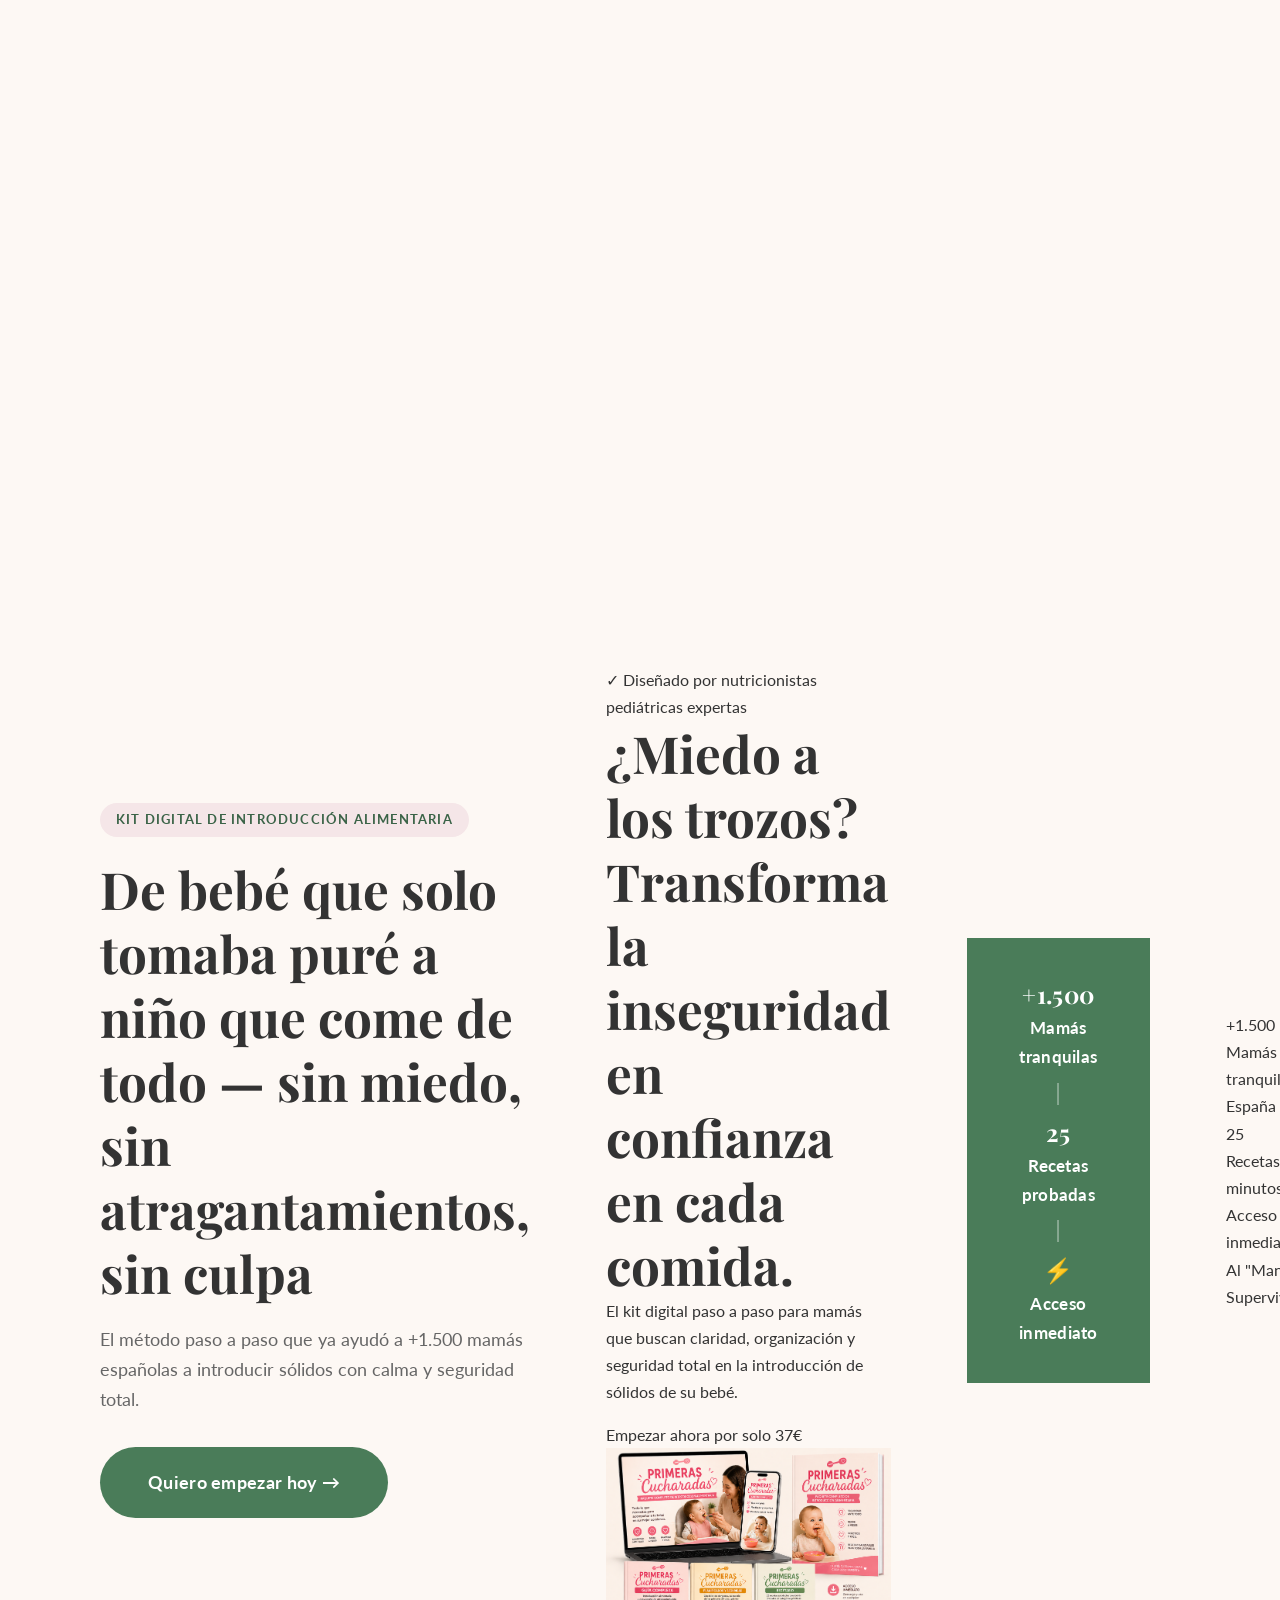
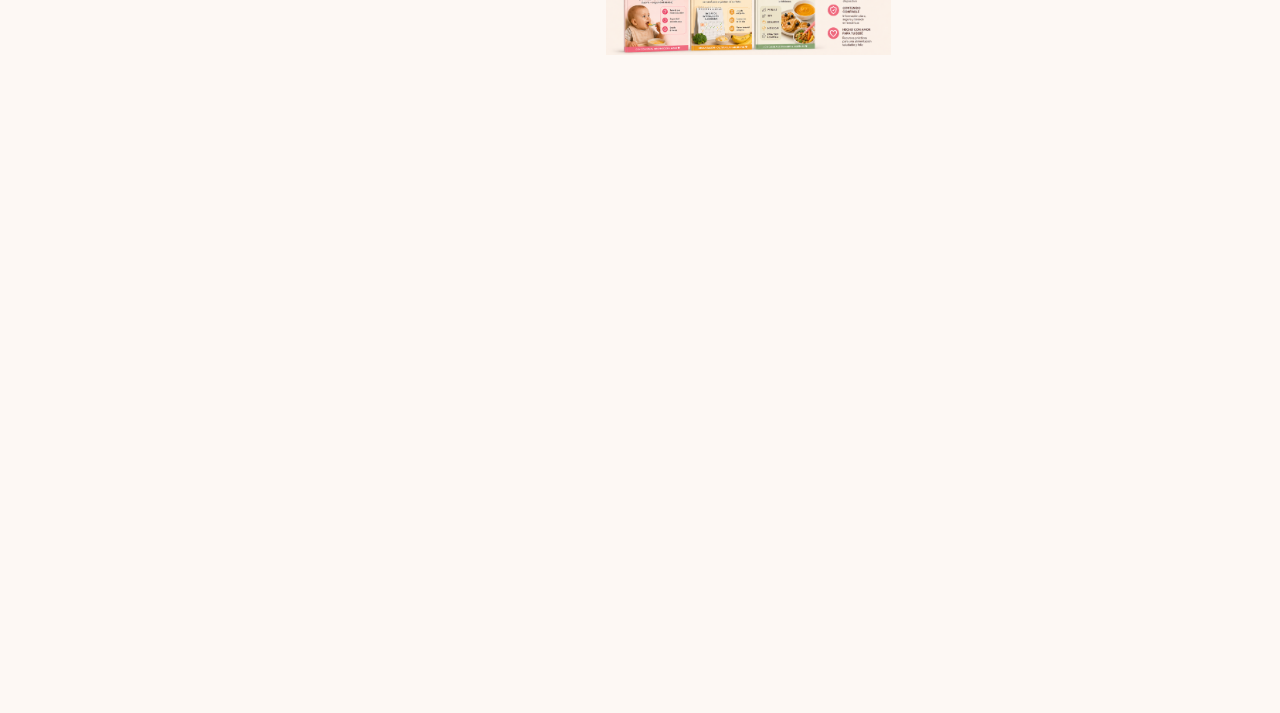
==== commit 5080370f: "Merge branch 'origin/main' with tracking scripts and persuasive copy" ====
--- a/index.html
+++ b/index.html
@@ -8,7 +8,6 @@
         window.dataLayer = window.dataLayer || [];
         function gtag() { dataLayer.push(arguments); }
         gtag('js', new Date());
-
         gtag('config', 'AW-18073738916');
     </script>
     <script type="text/javascript">
@@ -19,335 +18,1254 @@
         })(window, document, "clarity", "script", "wiugpzahgb");
     </script>
     <script defer src="/_vercel/insights/script.js"></script>
-    <meta charset="UTF-8">
-    <meta name="viewport" content="width=device-width, initial-scale=1.0">
+
+    <meta charset="UTF-8" />
+    <meta name="viewport" content="width=device-width, initial-scale=1.0" />
     <title>Primeras Cucharadas | Operación Confianza 2026</title>
-    <meta name="description"
-        content="Domina la alimentación complementaria de tu bebé con seguridad. El kit paso a paso para mamás que quieren evitar el miedo al atragantamiento.">
+    <meta name="description" content="Domina la alimentación complementaria de tu bebé con seguridad. El kit paso a paso para mamás que quieren evitar el miedo al atragantamiento." />
+    <meta name="robots" content="index, follow" />
     <link rel="icon" type="image/png" href="media/favicon.png">
-    <link rel="stylesheet" href="styles.css">
-    <link rel="stylesheet" href="https://cdnjs.cloudflare.com/ajax/libs/font-awesome/6.0.0/css/all.min.css">
+
+    <!-- Google Fonts -->
+    <link rel="preconnect" href="https://fonts.googleapis.com" />
+    <link rel="preconnect" href="https://fonts.gstatic.com" crossorigin />
+    <link href="https://fonts.googleapis.com/css2?family=Playfair+Display:wght@400;600;700;900&family=Lato:wght@300;400;700&display=swap" rel="stylesheet" />
+
+    <!-- Lucide Icons -->
+    <script src="https://unpkg.com/lucide@latest/dist/umd/lucide.min.js" defer></script>
+
+    <style>
+        /* ===== RESET & BASE ===== */
+        *, *::before, *::after { box-sizing: border-box; margin: 0; padding: 0; }
+        html { scroll-behavior: smooth; }
+        body {
+            font-family: 'Lato', sans-serif;
+            background-color: #FFFFFF;
+            color: #333;
+            font-size: 16px;
+            line-height: 1.7;
+            overflow-x: hidden;
+        }
+
+        /* ===== DESIGN TOKENS ===== */
+        :root {
+            --white: #FFFFFF;
+            --cream: #FDF8F4;
+            --sage: #4A7C59;
+            --sage-light: #D4E8DB;
+            --sage-dark: #3a6347;
+            --rose: #F5E6E8;
+            --rose-dark: #e8d0d4;
+            --red-light: #FDE8E8;
+            --red-border: #e8b4b4;
+            --text: #333333;
+            --text-muted: #666666;
+            --text-light: #888888;
+            --border: #e5e0da;
+            --radius: 16px;
+            --radius-sm: 8px;
+            --radius-pill: 50px;
+            --shadow: 0 4px 20px rgba(74,124,89,0.10);
+            --shadow-card: 0 2px 12px rgba(0,0,0,0.07);
+        }
+
+        img { max-width: 100%; height: auto; display: block; }
+        a { text-decoration: none; color: inherit; }
+        ul { list-style: none; }
+        section { padding: 72px 20px; }
+
+        .container {
+            max-width: 1080px;
+            margin: 0 auto;
+            width: 100%;
+        }
+
+        /* ===== TYPOGRAPHY ===== */
+        h1, h2, h3, h4 { font-family: 'Playfair Display', serif; line-height: 1.25; color: var(--text); }
+        h1 { font-size: clamp(2rem, 5vw, 3.2rem); font-weight: 700; }
+        h2 { font-size: clamp(1.6rem, 3.5vw, 2.4rem); font-weight: 700; margin-bottom: 16px; }
+        h3 { font-size: 1.25rem; font-weight: 600; margin-bottom: 10px; }
+        p { margin-bottom: 16px; }
+        p:last-child { margin-bottom: 0; }
+
+        /* ===== BUTTONS ===== */
+        .btn {
+            display: inline-block;
+            background-color: var(--sage);
+            color: var(--white);
+            font-family: 'Lato', sans-serif;
+            font-weight: 700;
+            font-size: 1rem;
+            padding: 16px 36px;
+            border-radius: var(--radius-pill);
+            border: none;
+            cursor: pointer;
+            transition: background-color 0.25s ease, transform 0.2s ease, box-shadow 0.25s ease;
+            text-align: center;
+            letter-spacing: 0.3px;
+        }
+        .btn:hover {
+            background-color: var(--sage-dark);
+            transform: translateY(-2px);
+            box-shadow: 0 6px 24px rgba(74,124,89,0.25);
+        }
+        .btn-large {
+            font-size: 1.15rem;
+            padding: 20px 48px;
+        }
+
+        /* ===== FADE-IN ANIMATION ===== */
+        .fade-in {
+            opacity: 0;
+            transform: translateY(28px);
+            transition: opacity 0.65s ease, transform 0.65s ease;
+        }
+        .fade-in.visible {
+            opacity: 1;
+            transform: translateY(0);
+        }
+
+        /* ===== 1. HERO ===== */
+        #hero {
+            background-color: var(--cream);
+            padding: 80px 20px 72px;
+        }
+        .hero-inner {
+            display: flex;
+            align-items: center;
+            gap: 56px;
+        }
+        .hero-text { flex: 1 1 55%; }
+        .hero-badge {
+            display: inline-block;
+            background-color: var(--rose);
+            color: var(--sage-dark);
+            font-weight: 700;
+            font-size: 0.8rem;
+            letter-spacing: 1.2px;
+            text-transform: uppercase;
+            padding: 6px 16px;
+            border-radius: var(--radius-pill);
+            margin-bottom: 20px;
+        }
+        .hero-text h1 { margin-bottom: 20px; }
+        .hero-subheadline {
+            font-size: 1.1rem;
+            color: var(--text-muted);
+            margin-bottom: 32px;
+            max-width: 520px;
+        }
+        .hero-image { flex: 1 1 42%; }
+        .hero-image img {
+            border-radius: var(--radius);
+            object-fit: cover;
+            width: 100%;
+            max-height: 480px;
+            box-shadow: var(--shadow);
+        }
+
+        /* ===== 2. SOCIAL PROOF BAR ===== */
+        #social-bar {
+            background-color: var(--sage);
+            padding: 28px 20px;
+        }
+        .social-bar-inner {
+            display: flex;
+            justify-content: center;
+            align-items: center;
+            gap: 0;
+            flex-wrap: wrap;
+        }
+        .social-bar-item {
+            color: var(--white);
+            font-weight: 700;
+            font-size: 1.05rem;
+            text-align: center;
+            padding: 8px 32px;
+            letter-spacing: 0.3px;
+        }
+        .social-bar-divider {
+            color: rgba(255,255,255,0.4);
+            font-size: 1.5rem;
+            line-height: 1;
+        }
+        .social-bar-number {
+            font-family: 'Playfair Display', serif;
+            font-size: 1.5rem;
+            display: block;
+        }
+
+        /* ===== 3. PAIN SECTION ===== */
+        #dor {
+            background-color: var(--white);
+            text-align: center;
+        }
+        .pain-bullets {
+            display: flex;
+            flex-direction: column;
+            gap: 18px;
+            margin: 32px auto;
+            max-width: 600px;
+            text-align: left;
+        }
+        .pain-bullet {
+            display: flex;
+            align-items: flex-start;
+            gap: 14px;
+            background-color: var(--rose);
+            border-radius: var(--radius-sm);
+            padding: 18px 22px;
+            font-size: 1.025rem;
+        }
+        .pain-icon { font-size: 1.2rem; flex-shrink: 0; margin-top: 2px; }
+        .pain-transition {
+            background-color: var(--cream);
+            border-left: 4px solid var(--sage);
+            border-radius: var(--radius-sm);
+            padding: 20px 26px;
+            max-width: 580px;
+            margin: 0 auto;
+            font-size: 1.05rem;
+            font-style: italic;
+            color: var(--text-muted);
+            text-align: left;
+        }
+
+        /* ===== 4. EDUCATIONAL SECTION ===== */
+        #educativo {
+            background-color: var(--cream);
+        }
+        #educativo h2, #educativo .edu-subtitle { text-align: center; }
+        .edu-subtitle {
+            max-width: 620px;
+            margin: 0 auto 40px;
+            color: var(--text-muted);
+            font-size: 1.05rem;
+        }
+        .edu-cards {
+            display: grid;
+            grid-template-columns: 1fr 1fr;
+            gap: 24px;
+        }
+        .edu-card {
+            border-radius: var(--radius);
+            padding: 32px 28px;
+        }
+        .edu-card-safe { background-color: var(--sage-light); }
+        .edu-card-danger { background-color: var(--red-light); }
+        .edu-card-tag {
+            display: inline-block;
+            font-weight: 700;
+            font-size: 0.78rem;
+            letter-spacing: 1px;
+            text-transform: uppercase;
+            padding: 5px 14px;
+            border-radius: var(--radius-pill);
+            margin-bottom: 14px;
+        }
+        .edu-card-safe .edu-card-tag { background-color: var(--sage); color: var(--white); }
+        .edu-card-danger .edu-card-tag { background-color: #c0392b; color: var(--white); }
+        .edu-card h3 { margin-bottom: 12px; }
+        .edu-card ul { margin: 12px 0; }
+        .edu-card ul li { padding: 5px 0; font-size: 0.975rem; }
+        .edu-card ul li::before { content: "• "; color: var(--sage); font-weight: 700; }
+        .edu-card-danger ul li::before { color: #c0392b; }
+        .edu-card-cta {
+            margin-top: 18px;
+            font-weight: 700;
+            font-size: 1rem;
+            padding: 10px 16px;
+            border-radius: var(--radius-sm);
+        }
+        .edu-card-safe .edu-card-cta { background-color: var(--sage); color: var(--white); display: inline-block; border-radius: var(--radius-pill); }
+        .edu-card-danger .edu-card-cta { background-color: #c0392b; color: var(--white); display: inline-block; border-radius: var(--radius-pill); }
+        .edu-footer {
+            text-align: center;
+            margin-top: 36px;
+            max-width: 600px;
+            margin-left: auto;
+            margin-right: auto;
+            color: var(--text-muted);
+            font-style: italic;
+        }
+
+        /* ===== 5. BEFORE & AFTER ===== */
+        #transformacao {
+            background-color: var(--white);
+            text-align: center;
+        }
+        .ba-grid {
+            display: grid;
+            grid-template-columns: 1fr 1fr;
+            gap: 24px;
+            margin-top: 40px;
+        }
+        .ba-card {
+            border-radius: var(--radius);
+            padding: 36px 28px;
+            text-align: left;
+        }
+        .ba-before { background-color: #f5f5f5; }
+        .ba-after { background-color: var(--sage-light); }
+        .ba-emoji { font-size: 2.4rem; display: block; margin-bottom: 14px; }
+        .ba-card h3 { font-size: 1.3rem; margin-bottom: 16px; }
+        .ba-card ul li {
+            padding: 7px 0;
+            font-size: 0.975rem;
+            border-bottom: 1px solid rgba(0,0,0,0.07);
+            display: flex;
+            align-items: center;
+            gap: 10px;
+        }
+        .ba-card ul li:last-child { border-bottom: none; }
+        .ba-before ul li::before { content: "😰"; }
+        .ba-after ul li::before { content: "✅"; }
+
+        /* ===== 6. PRODUCT ===== */
+        #produto {
+            background-color: var(--cream);
+            text-align: center;
+        }
+        .product-cards {
+            display: grid;
+            grid-template-columns: repeat(3, 1fr);
+            gap: 24px;
+            margin-top: 40px;
+        }
+        .product-card {
+            background-color: var(--white);
+            border-radius: var(--radius);
+            padding: 36px 26px;
+            box-shadow: var(--shadow-card);
+            text-align: left;
+            transition: transform 0.25s ease, box-shadow 0.25s ease;
+        }
+        .product-card:hover {
+            transform: translateY(-4px);
+            box-shadow: var(--shadow);
+        }
+        .product-icon { font-size: 2.2rem; display: block; margin-bottom: 16px; }
+        .product-card h3 { font-size: 1.1rem; margin-bottom: 14px; color: var(--sage-dark); }
+        .product-card ul li {
+            padding: 6px 0;
+            font-size: 0.935rem;
+            display: flex;
+            align-items: flex-start;
+            gap: 8px;
+            border-bottom: 1px solid #f0ebe5;
+        }
+        .product-card ul li:last-child { border-bottom: none; }
+        .product-card ul li::before { content: "✓"; color: var(--sage); font-weight: 700; flex-shrink: 0; }
+
+        /* ===== 7. COMPARISON TABLE ===== */
+        #comparacao {
+            background-color: var(--white);
+            text-align: center;
+        }
+        .table-wrapper {
+            overflow-x: auto;
+            margin-top: 36px;
+            border-radius: var(--radius);
+            box-shadow: var(--shadow-card);
+        }
+        table {
+            width: 100%;
+            border-collapse: collapse;
+            font-size: 0.975rem;
+        }
+        thead tr { background-color: var(--sage); color: var(--white); }
+        thead th {
+            padding: 18px 24px;
+            text-align: left;
+            font-family: 'Lato', sans-serif;
+            font-weight: 700;
+            font-size: 0.95rem;
+            letter-spacing: 0.4px;
+        }
+        thead th:first-child { border-radius: var(--radius) 0 0 0; }
+        thead th:last-child { border-radius: 0 var(--radius) 0 0; }
+        tbody tr { background-color: var(--white); }
+        tbody tr:nth-child(even) { background-color: var(--cream); }
+        tbody td {
+            padding: 16px 24px;
+            border-bottom: 1px solid var(--border);
+            text-align: left;
+            vertical-align: middle;
+        }
+        tbody tr:last-child td { border-bottom: none; }
+        .check { color: var(--sage); font-weight: 700; font-size: 1.1rem; }
+        .cross { color: #c0392b; font-weight: 700; font-size: 1.1rem; }
+
+        /* ===== 8. AUTHORITY ===== */
+        #autoridade {
+            background-color: var(--cream);
+        }
+        .authority-inner {
+            display: flex;
+            align-items: center;
+            gap: 48px;
+            background-color: var(--white);
+            border-radius: var(--radius);
+            padding: 48px 44px;
+            box-shadow: var(--shadow-card);
+        }
+        .authority-photo {
+            flex-shrink: 0;
+        }
+        .authority-photo img {
+            width: 150px;
+            height: 150px;
+            border-radius: 50%;
+            object-fit: cover;
+            border: 4px solid var(--sage-light);
+        }
+        .authority-text h3 { font-size: 1.3rem; color: var(--sage-dark); margin-bottom: 6px; }
+        .authority-role { color: var(--text-muted); font-size: 0.9rem; margin-bottom: 16px; font-weight: 700; text-transform: uppercase; letter-spacing: 0.5px; }
+        .authority-quote {
+            font-style: italic;
+            font-size: 1.05rem;
+            color: var(--text-muted);
+            border-left: 4px solid var(--sage);
+            padding-left: 18px;
+        }
+
+        /* ===== 9. TESTIMONIALS ===== */
+        #depoimentos {
+            background-color: var(--white);
+            text-align: center;
+        }
+        .testimonials-grid {
+            display: grid;
+            grid-template-columns: repeat(3, 1fr);
+            gap: 20px;
+            margin-top: 40px;
+        }
+        .testimonials-grid .testimonial-card:nth-child(4),
+        .testimonials-grid .testimonial-card:nth-child(5) {
+            grid-column: span 1;
+        }
+        .testimonials-row2 {
+            display: grid;
+            grid-template-columns: 1fr 1fr;
+            gap: 20px;
+            margin-top: 20px;
+            max-width: 720px;
+            margin-left: auto;
+            margin-right: auto;
+        }
+        .testimonial-card {
+            background-color: var(--cream);
+            border-radius: var(--radius);
+            padding: 28px 24px;
+            text-align: left;
+            box-shadow: var(--shadow-card);
+        }
+        .stars { color: #f4b942; font-size: 1.1rem; letter-spacing: 2px; margin-bottom: 12px; display: block; }
+        .testimonial-text { font-style: italic; font-size: 0.975rem; color: var(--text-muted); margin-bottom: 14px; }
+        .testimonial-name { font-weight: 700; font-size: 0.9rem; color: var(--text); }
+        .testimonial-name span { color: var(--sage); }
+
+        /* ===== 10. OFFER ===== */
+        #oferta {
+            background-color: var(--cream);
+        }
+        .offer-anchor-text {
+            text-align: center;
+            max-width: 580px;
+            margin: 0 auto 40px;
+            font-size: 1.1rem;
+            color: var(--text-muted);
+            font-style: italic;
+        }
+        .offer-box {
+            background-color: var(--sage);
+            border-radius: var(--radius);
+            padding: 52px 44px;
+            color: var(--white);
+            text-align: center;
+            max-width: 640px;
+            margin: 0 auto;
+            box-shadow: 0 8px 40px rgba(74,124,89,0.25);
+        }
+        .offer-box h2 { color: var(--white); font-size: 1.8rem; margin-bottom: 28px; }
+        .offer-includes {
+            text-align: left;
+            display: inline-block;
+            margin-bottom: 32px;
+        }
+        .offer-includes li {
+            padding: 8px 0;
+            font-size: 1rem;
+            display: flex;
+            align-items: center;
+            gap: 10px;
+            border-bottom: 1px solid rgba(255,255,255,0.15);
+        }
+        .offer-includes li:last-child { border-bottom: none; }
+        .offer-includes li::before { content: "✓"; font-weight: 700; font-size: 1.1rem; flex-shrink: 0; color: #b2f0c5; }
+        .offer-price {
+            font-family: 'Playfair Display', serif;
+            font-size: 4.5rem;
+            font-weight: 900;
+            color: var(--white);
+            line-height: 1;
+            margin: 8px 0;
+            display: block;
+        }
+        .offer-subtext {
+            font-size: 0.9rem;
+            opacity: 0.8;
+            margin-bottom: 32px;
+            display: block;
+        }
+        .btn-offer {
+            background-color: var(--white);
+            color: var(--sage-dark);
+            font-size: 1.1rem;
+            font-weight: 900;
+            display: block;
+            width: 100%;
+            padding: 22px 32px;
+            border-radius: var(--radius-pill);
+            transition: transform 0.2s ease, box-shadow 0.2s ease;
+            letter-spacing: 0.5px;
+        }
+        .btn-offer:hover {
+            transform: translateY(-3px);
+            box-shadow: 0 8px 28px rgba(0,0,0,0.2);
+        }
+        .offer-guarantee {
+            margin-top: 20px;
+            font-size: 0.88rem;
+            opacity: 0.85;
+        }
+
+        /* ===== 11. FAQ ===== */
+        #faq {
+            background-color: var(--white);
+        }
+        #faq h2 { text-align: center; margin-bottom: 40px; }
+        .faq-list {
+            max-width: 720px;
+            margin: 0 auto;
+            display: flex;
+            flex-direction: column;
+            gap: 12px;
+        }
+        .faq-item {
+            border: 1px solid var(--border);
+            border-radius: var(--radius-sm);
+            overflow: hidden;
+        }
+        .faq-question {
+            display: flex;
+            justify-content: space-between;
+            align-items: center;
+            padding: 20px 24px;
+            cursor: pointer;
+            font-weight: 700;
+            font-size: 1rem;
+            color: var(--text);
+            background-color: var(--white);
+            transition: background-color 0.2s;
+            gap: 16px;
+        }
+        .faq-question:hover { background-color: var(--cream); }
+        .faq-question.open { background-color: var(--cream); color: var(--sage-dark); }
+        .faq-chevron {
+            flex-shrink: 0;
+            transition: transform 0.3s ease;
+            color: var(--sage);
+        }
+        .faq-question.open .faq-chevron { transform: rotate(180deg); }
+        .faq-answer {
+            max-height: 0;
+            overflow: hidden;
+            transition: max-height 0.4s ease, padding 0.3s ease;
+            padding: 0 24px;
+            font-size: 0.975rem;
+            color: var(--text-muted);
+            background-color: var(--cream);
+        }
+        .faq-answer.open {
+            max-height: 400px;
+            padding: 20px 24px;
+        }
+
+        /* ===== 12. FOOTER ===== */
+        footer {
+            background-color: #2c2c2c;
+            color: rgba(255,255,255,0.7);
+            padding: 48px 20px 36px;
+            text-align: center;
+        }
+        .footer-logo {
+            font-family: 'Playfair Display', serif;
+            font-size: 1.5rem;
+            color: var(--white);
+            font-weight: 700;
+            margin-bottom: 6px;
+        }
+        .footer-tagline {
+            font-size: 0.875rem;
+            color: rgba(255,255,255,0.5);
+            margin-bottom: 28px;
+            font-style: italic;
+        }
+        .footer-links {
+            display: flex;
+            justify-content: center;
+            gap: 20px;
+            flex-wrap: wrap;
+            margin-bottom: 20px;
+        }
+        .footer-links a {
+            color: rgba(255,255,255,0.6);
+            font-size: 0.875rem;
+            transition: color 0.2s;
+        }
+        .footer-links a:hover { color: var(--white); }
+        .footer-legal {
+            font-size: 12px;
+            color: rgba(255,255,255,0.4);
+            line-height: 1.8;
+            max-width: 680px;
+            margin: 0 auto;
+        }
+        .footer-divider {
+            border: none;
+            border-top: 1px solid rgba(255,255,255,0.1);
+            margin: 20px auto;
+            max-width: 500px;
+        }
+
+        /* ===== STICKY MOBILE CTA ===== */
+        #sticky-cta {
+            display: none;
+            position: fixed;
+            bottom: 0;
+            left: 0;
+            right: 0;
+            background-color: var(--sage);
+            padding: 14px 16px;
+            z-index: 1000;
+            align-items: center;
+            justify-content: center;
+            gap: 12px;
+            box-shadow: 0 -4px 20px rgba(0,0,0,0.18);
+        }
+        .sticky-cta-btn {
+            background-color: var(--white);
+            color: var(--sage-dark);
+            font-weight: 700;
+            font-size: 0.95rem;
+            padding: 12px 28px;
+            border-radius: var(--radius-pill);
+            flex: 1;
+            text-align: center;
+            max-width: 300px;
+            transition: transform 0.2s;
+        }
+        .sticky-cta-btn:hover { transform: scale(1.02); }
+        .sticky-close {
+            background: none;
+            border: none;
+            color: rgba(255,255,255,0.7);
+            font-size: 1.4rem;
+            cursor: pointer;
+            line-height: 1;
+            padding: 2px 8px;
+            flex-shrink: 0;
+        }
+        .sticky-close:hover { color: var(--white); }
+
+        /* ===== RESPONSIVE ===== */
+        @media (max-width: 768px) {
+            section { padding: 56px 16px; }
+            h2 { font-size: 1.5rem; }
+
+            .hero-inner { flex-direction: column; gap: 32px; }
+            .hero-image { order: -1; }
+            .hero-image img { max-height: 280px; }
+            .hero-text { text-align: center; }
+            .hero-subheadline, .pain-transition { text-align: left; }
+
+            .social-bar-inner { gap: 0; flex-direction: row; }
+            .social-bar-divider { display: none; }
+            .social-bar-item { padding: 6px 10px; font-size: 0.85rem; }
+            .social-bar-number { font-size: 1.15rem; }
+
+            .edu-cards { grid-template-columns: 1fr; }
+            .ba-grid { grid-template-columns: 1fr; }
+            .product-cards { grid-template-columns: 1fr; }
+            .testimonials-grid { grid-template-columns: 1fr; }
+            .testimonials-row2 { grid-template-columns: 1fr; }
+
+            .authority-inner { flex-direction: column; text-align: center; gap: 24px; padding: 32px 24px; }
+            .authority-quote { text-align: left; }
+
+            .offer-box { padding: 36px 24px; }
+            .offer-price { font-size: 3.5rem; }
+
+            #sticky-cta { display: flex; }
+            body { padding-bottom: 72px; }
+        }
+
+        @media (min-width: 769px) {
+            #sticky-cta { display: none !important; }
+        }
+    </style>
 </head>
-
 <body>
 
-    <header>
-        <div class="container nav-container">
-            <div class="logo">Primeras Cucharadas</div>
-            <a href="#oferta" class="btn-nav">¡Quiero mi Kit ahora!</a>
-        </div>
-    </header>
-
-    <!-- HERO SECTION -->
-    <section class="hero">
+    <!-- ===================== 1. HERO ===================== -->
+    <section id="hero">
         <div class="container">
-            <div class="badge">✓ Diseñado por nutricionistas pediátricas expertas</div>
-            <h1>Empieza la alimentación de tu bebé con seguridad y sin miedo</h1>
-            <p>El kit digital con guía, planificador y 25 recetas para saber qué ofrecer, cómo cortarlo y cómo organizarte desde el primer día.</p>
-            <a href="#oferta" class="cta-main">Empezar ahora por solo 37€</a>
-            <div>
-                <img src="media/hero-main.png" alt="Kit Primeras Cucharadas" class="hero-image">
-            </div>
-        </div>
-    </section>
-
-    <!-- STICKY MOBILE CTA -->
-    <div class="mobile-sticky-cta">
-        <div class="cta-wrapper">
-            <div class="price-info">
-                <span>Precio especial</span>
-                <strong>Solo 37€</strong>
-            </div>
-            <a href="#oferta">¡LO QUIERO!</a>
-        </div>
-    </div>
-
-    <!-- BARRA DE PRUEBA SOCIAL -->
-    <section class="social-proof">
-        <div class="container stats">
-            <div class="stat-item">
-                <span>+1.500</span>
-                <p>Mamás en España</p>
-            </div>
-            <div class="stat-item">
-                <span>25</span>
-                <p>Recetas de 15 minutos</p>
-            </div>
-            <div class="stat-item">
-                <span>Acceso inmediato</span>
-                <p>Al kit completo</p>
-            </div>
-        </div>
-    </section>
-
-    <!-- LA IDENTIFICACIÓN (DOR) -->
-    <section class="pain">
-        <div class="container">
-            <div class="section-header">
-                <h2>¿Te da miedo empezar con los sólidos?</h2>
-                <p style="max-width: 800px; margin: 20px auto; font-size: 1.1rem; color: var(--text-muted);">Es normal. Tu bebé crece rápido, todos te dicen que “ya toca”, pero nadie te explica con claridad cómo empezar sin miedo, sin dudas y sin sentir que puedes hacerlo mal.</p>
-            </div>
-            <div class="pain-grid">
-                <div class="pain-card">
-                    <i class="fa-solid fa-heart-pulse"></i>
-                    <p>Miedo a los trozos y al atragantamiento.</p>
+            <div class="hero-inner">
+                <div class="hero-text fade-in">
+                    <span class="hero-badge">Kit Digital de Introducción Alimentaria</span>
+                    <h1>De bebé que solo tomaba puré a niño que come de todo — sin miedo, sin atragantamientos, sin
+                        culpa</h1>
+                    <p class="hero-subheadline">El método paso a paso que ya ayudó a +1.500 mamás españolas a introducir
+                        sólidos con calma y seguridad total.</p>
+                    <a href="#oferta" class="btn btn-large">Quiero empezar hoy &rarr;</a>
                 </div>
-                <div class="pain-card">
-                    <i class="fa-solid fa-circle-question"></i>
-                    <p>Dudas sobre qué ofrecer y cómo cortarlo.</p>
+                </header>
+
+                <!-- HERO SECTION -->
+                <section class="hero">
+                    <div class="container">
+                        <div class="badge">✓ Diseñado por nutricionistas pediátricas expertas</div>
+                        <h1>¿Miedo a los trozos? <span class="highlight-text">Transforma la inseguridad</span> en
+                            confianza en cada
+                            comida.</h1>
+                        <p>El kit digital paso a paso para mamás que buscan claridad, organización y seguridad total en
+                            la
+                            introducción de sólidos de su bebé.</p>
+                        <a href="#oferta" class="cta-main">Empezar ahora por solo 37€</a>
+                        <div>
+                            <img src="media/hero-main.png" alt="Kit Primeras Cucharadas" class="hero-image">
+                        </div>
+                    </div>
+                </section>
+
+                <!-- ===================== 2. SOCIAL PROOF BAR ===================== -->
+                <div id="social-bar">
+                    <div class="container">
+                        <div class="social-bar-inner">
+                            <div class="social-bar-item">
+                                <span class="social-bar-number">+1.500</span>
+                                Mamás tranquilas
+                            </div>
+                            <span class="social-bar-divider">|</span>
+                            <div class="social-bar-item">
+                                <span class="social-bar-number">25</span>
+                                Recetas probadas
+                            </div>
+                            <span class="social-bar-divider">|</span>
+                            <div class="social-bar-item">
+                                <span class="social-bar-number">⚡</span>
+                                Acceso inmediato
+                            </div>
+                        </div>
+                    </div>
                 </div>
-                <div class="pain-card">
-                    <i class="fa-solid fa-triangle-exclamation"></i>
-                    <p>Culpa por no saber si lo estás haciendo bien.</p>
+
+                <!-- BARRA DE PRUEBA SOCIAL -->
+                <section class="social-proof">
+                    <div class="container stats">
+                        <div class="stat-item">
+                            <span>+1.500</span>
+                            <p>Mamás tranquilas en España</p>
+                        </div>
+                        <div class="stat-item">
+                            <span>25</span>
+                            <p>Recetas de 15 minutos</p>
+                        </div>
+                        <div class="stat-item">
+                            <span>Acceso inmediato</span>
+                            <p>Al "Manual de Supervivencia"</p>
+                        </div>
+                    </div>
+                </section>
+
+                <!-- EL MOMENTO DEL CLICK -->
+                <section class="moment-section">
+                    <div class="container">
+                        <div class="section-header">
+                            <h2>Ese momento en el que te das cuenta de que <span class="highlight-text">el tiempo
+                                    vuela</span></h2>
+                        </div>
+                        <p>Ayer solo tomaba leche y hoy te mira con curiosidad mientras comes. Es emocionante, pero
+                            también asusta.
+                            Te han dicho que "ya toca", pero nadie te ha explicado cómo hacerlo sin que el miedo te
+                            paralice.
+                            <br><strong>No es solo comida; es el inicio de su relación con el mundo.</strong>
+                        </p>
+                    </div>
+                </section>
+
+                <!-- LA IDENTIFICACIÓN -->
+                <section class="pain">
+                    <div class="container">
+                        <div class="section-header">
+                            <h2>¿La hora de comer te genera más estrés que alegría?</h2>
+                            <p
+                                style="max-width: 800px; margin: 20px auto; font-size: 1.1rem; color: var(--text-muted);">
+                                Sé
+                                exactamente cómo te sientes. Tienes el trozo de brócoli en la mano, el corazón a mil y
+                                el miedo al
+                                atragantamiento no te deja disfrutar. Miras mil vídeos en TikTok y solo terminas más
+                                confundida.</p>
+                        </div>
+                        <div class="pain-grid">
+                            <div class="pain-card">
+                                <i class="fa-solid fa-heart-pulse"></i>
+                                <p>El nudo en el estómago cada vez que tu bebé hace una arcada.</p>
+                            </div>
+                            <div class="pain-card">
+                                <i class="fa-solid fa-clock-rotate-left"></i>
+                                <p>Horas perdidas pensando qué cocinar que sea sano y seguro.</p>
+                            </div>
+                            <div class="pain-card">
+                                <i class="fa-solid fa-triangle-exclamation"></i>
+                                <p>La culpa de no saber si lo estás alimentando de forma correcta.</p>
+                            </div>
+                        </div>
+                        <p class="phrase-transition">No tienes que hacerlo sola: existe un método probado para recuperar
+                            la calma en
+                            la mesa.</p>
+                    </div>
+                </section>
+
+                <!-- EDUCACIÓN PRIMERO -->
+                <section class="education-section">
+                    <div class="container">
+                        <div class="section-header">
+                            <h2>¿Sabrías distinguir una arcada de un <span class="highlight-text">atragantamiento
+                                    real</span>?</h2>
+                            <p>El 90% de las madres confunden el reflejo de extrusión (arcada) con un peligro real. Esta
+                                confusión
+                                es lo que genera el estrés en la mesa.</p>
+                        </div>
+                        <div class="edu-grid">
+                            <div class="edu-box">
+                                <h3>Reflejo de Arcada</h3>
+                                <p>Es un mecanismo de defensa natural. El bebé tose o hace ruido, pero su cara mantiene
+                                    el color. Es
+                                    su cuerpo aprendiendo a gestionar el sólido.</p>
+                                <p class="highlight-text" style="transform:none; font-size: 1.1rem; margin-top:10px;">
+                                    ¡Déjalo
+                                    gestionar solo!</p>
+                            </div>
+                            <div class="edu-box danger">
+                                <h3>Atragantamiento Real</h3>
+                                <p>Silencioso. El bebé no puede toser ni respirar. Su cara cambia de color. Aquí es
+                                    donde debes
+                                    actuar con la técnica que te enseñamos.</p>
+                                <p class="highlight-text" style="transform:none; font-size: 1.1rem; margin-top:10px;">
+                                    Requiere
+                                    intervención inmediata.</p>
+                            </div>
+                        </div>
+                        <p style="text-align: center; margin-top: 40px; font-weight: 600;">En el kit, te enseñamos a
+                            identificar
+                            cada señal para que respires tranquila mientras él descubre texturas.</p>
+                    </div>
+                </section>
+
+                <!-- EL BUNDLE -->
+                <section class="bundle">
+                    <div class="container">
+                        <div class="section-header">
+                            <h2>Tu Kit Digital "Todo-en-Uno" para una IA Exitosa</h2>
+                        </div>
+                        <div class="bundle-grid">
+                            <div class="bundle-card">
+                                <div class="card-content">
+                                    <h3>Guía Completa de Seguridad y Cortes</h3>
+                                    <ul>
+                                        <li>Aprende la diferencia real entre arcada y atragantamiento.</li>
+                                        <li>Domina los cortes seguros para cada etapa del crecimiento.</li>
+                                        <li>Protocolos visuales de seguridad para actuar con calma.</li>
+                                    </ul>
+                                </div>
+                            </div>
+                            <div class="bundle-card">
+                                <div class="card-content">
+                                    <h3>Planificador y Gestión de Alérgenos</h3>
+                                    <ul>
+                                        <li>Checklist profesional para introducir alimentos sin sustos.</li>
+                                        <li>Calendario de 30 días: Olvídate de preguntar "¿qué le doy hoy?".</li>
+                                        <li>Planner semanal para organizar tu compra y ahorrar tiempo.</li>
+                                    </ul>
+                                </div>
+                            </div>
+                            <div class="bundle-card">
+                                <div class="card-content">
+                                    <h3>Recetario Familiar (25 Ideas)</h3>
+                                    <ul>
+                                        <li>Recetas nutritivas que tu bebé amará desde el primer bocado.</li>
+                                        <li>Platos que sirven para toda la familia: no cocines doble.</li>
+                                        <li>Opciones ultra-rápidas para mamás sin tiempo.</li>
+                                    </ul>
+                                </div>
+                            </div>
+                        </div>
+                    </div>
+                </section>
+
+                <!-- ===================== 7. COMPARISON TABLE ===================== -->
+                <section id="comparacao">
+                    <div class="container">
+                        <div class="fade-in">
+                            <h2>¿Por qué este Kit es tu mejor decisión?</h2>
+                            <div class="table-wrapper">
+                                <table>
+                                    <thead>
+                                        <tr>
+                                            <th>Característica</th>
+                                            <th>Info suelta (IG/TikTok)</th>
+                                            <th>Kit Primeras Cucharadas</th>
+                                        </tr>
+                                    </thead>
+                                    <tbody>
+                                        <tr>
+                                            <td><strong>Metodología</strong></td>
+                                            <td><span class="cross">✗</span> Consejos contradictorios</td>
+                                            <td><span class="check">✓</span> Estructura de Nutricionista</td>
+                                        </tr>
+                                        <tr>
+                                            <td><strong>Planificación</strong></td>
+                                            <td><span class="cross">✗</span> Recetas aleatorias</td>
+                                            <td><span class="check">✓</span> Menú 30 días con alérgenos</td>
+                                        </tr>
+                                        <tr>
+                                            <td><strong>Seguridad</strong></td>
+                                            <td><span class="cross">✗</span> Miedo por falta de técnica</td>
+                                            <td><span class="check">✓</span> Guía visual de cortes seguros</td>
+                                        </tr>
+                                        <tr>
+                                            <td><strong>Gestión del tiempo</strong></td>
+                                            <td><span class="cross">✗</span> Desorganización y estrés</td>
+                                            <td><span class="check">✓</span> Orden, claridad y ahorro real</td>
+                                        </tr>
+                                    </tbody>
+                                </table>
+                            </div>
+                        </div>
+                    </div>
+                </section>
+
+                <!-- TRANSFORMACIÓN -->
+                <section class="transformation">
+                    <div class="container">
+                        <div class="section-header">
+                            <h2 style="color: white;">Tu viaje de transformación</h2>
+                        </div>
+                        <div class="trans-grid">
+                            <div class="trans-box">
+                                <h4>Antes: El Caos</h4>
+                                <p>El bebé llora, tú estás tensa, la cocina es un caos y terminas dándole un puré por
+                                    miedo a los
+                                    trozos.</p>
+                            </div>
+                            <div class="trans-box">
+                                <h4>Después: La Calma</h4>
+                                <p>Una comida familiar tranquila, tu bebé gestiona sus alimentos con autonomía y tú
+                                    disfrutas
+                                    viéndolo crecer sano y feliz.</p>
+                            </div>
+                        </div>
+                    </div>
+                </section>
+
+                <!-- AUTHORITY -->
+                <section class="authority">
+                    <div class="container auth-container">
+                        <div class="auth-image">
+                            <img src="https://images.unsplash.com/photo-1594824476967-48c8b964273f?ixlib=rb-1.2.1&auto=format&fit=crop&w=800&q=80"
+                                alt="Elena Martínez">
+                        </div>
+                        <div class="auth-text">
+                            <h2>Elena Martínez</h2>
+                            <span class="credentials">Nutricionista Pediátrica</span>
+                            <p>"Creé 'Primeras Cucharadas' porque la salud de tu bebé no es para dejarla en manos de
+                                consejos
+                                sueltos de redes sociales. Aquí tienes el manual de seguridad técnica que yo misma uso."
+                            </p>
+                        </div>
+                    </div>
+                </section>
+
+                <!-- TESTIMONIOS -->
+                <section class="testimonials">
+                    <div class="container">
+                        <div class="section-header">
+                            <h2>Lo que dicen otras mamás <span class="highlight-text">(Vibe Real)</span></h2>
+                        </div>
+                        <div class="testimonial-grid">
+                            <div class="testimonial-card">
+                                <div class="stars">★★★★★</div>
+                                <p>"Estaba aterrada, pero la guía de cortes me dio la vida. Ahora mi bebé come de todo y
+                                    yo estoy
+                                    tranquila."</p>
+                                <span class="testimonial-name">Lucía</span>
+                            </div>
+                            <div class="testimonial-card">
+                                <div class="stars">★★★★★</div>
+                                <p>"Lo mejor es el planificador. Antes perdía horas buscando en Google, ahora todo
+                                    fluye."</p>
+                                <span class="testimonial-name">Carmen</span>
+                            </div>
+                            <div class="testimonial-card">
+                                <div class="stars">★★★★★</div>
+                                <p>"La diferencia entre arcada y atragantamiento fue lo que me salvó. Mi marido y yo por
+                                    fin cenamos
+                                    tranquilos."</p>
+                                <span class="testimonial-name">Marta</span>
+                            </div>
+                            <div class="testimonial-card">
+                                <div class="stars">★★★★★</div>
+                                <p>"Increíble cómo le gustan las recetas. La de tortitas de avena es un éxito diario en
+                                    casa."</p>
+                                <span class="testimonial-name">Sonia</span>
+                            </div>
+                            <div class="testimonial-card">
+                                <div class="stars">★★★★★</div>
+                                <p>"Tenía miedo de los alérgenos, pero el checklist paso a paso lo hace todo muy
+                                    sencillo y seguro."
+                                </p>
+                                <span class="testimonial-name">Beatriz</span>
+                            </div>
+                        </div>
+                    </div>
+                </section>
+
+                <!-- PERTENECER A LA TRIBU -->
+                <section class="tribe">
+                    <div class="container">
+                        <h2>Pertenecer a la Tribu</h2>
+                        <p style="max-width: 700px; margin: 20px auto; font-size: 1.1rem; color: var(--text-muted);">Al
+                            conseguir tu
+                            kit, no solo recibes guías. Te unes a una comunidad de madres españolas que, como tú, han
+                            decidido criar
+                            desde la confianza y no desde el miedo. No estás sola en este proceso.</p>
+                    </div>
+                </section>
+
+                <!-- OFERTA -->
+                <section id="oferta" class="offer">
+                    <div class="container">
+                        <h2>Domina la alimentación de tu bebé por menos de lo que cuesta una cena fuera.</h2>
+                        <div class="offer-box">
+                            <div class="price">37€</div>
+                            <ul class="offer-list">
+                                <li>Acceso inmediato al Kit Completo</li>
+                                <li>Guía de Seguridad y Cortes Visuales</li>
+                                <li>Planificador de 30 días y Alérgenos</li>
+                                <li>25 Recetas Familiares de 15 min</li>
+                            </ul>
+                            <a href="https://pay.hotmart.com/J105591203W" class="cta-main" style="width: 100%;">¡SÍ,
+                                QUIERO EL
+                                ACCESO INMEDIATO!</a>
+                            <p class="garantia">Pruébalo 7 días. Si no te sientes más segura, te devolvemos el dinero.
+                                Sin riesgos.
+                            </p>
+                        </div>
+                    </div>
+                </section>
+
+                <!-- ===================== 11. FAQ ===================== -->
+                <section id="faq">
+                    <div class="container">
+                        <div class="fade-in">
+                            <h2>Preguntas Frecuentes</h2>
+                            <div class="faq-list">
+
+                                <div class="faq-item">
+                                    <div class="faq-question" role="button" tabindex="0" aria-expanded="false">
+                                        <span>¿Es seguro para bebés de 6 meses?</span>
+                                        <svg class="faq-chevron" xmlns="http://www.w3.org/2000/svg" width="20"
+                                            height="20" viewBox="0 0 24 24" fill="none" stroke="currentColor"
+                                            stroke-width="2.5" stroke-linecap="round" stroke-linejoin="round">
+                                            <polyline points="6 9 12 15 18 9"></polyline>
+                                        </svg>
+                                    </div>
+                                    <div class="faq-answer">
+                                        Sí. Todo el contenido está diseñado específicamente para bebés desde los 6
+                                        meses, siguiendo las recomendaciones de la OMS y la AEPED (Asociación Española
+                                        de Pediatría).
+                                    </div>
+                                    <div class="faq-item">
+                                        <div class="faq-question">¿Es seguro para 6 meses? <i
+                                                class="fa-solid fa-chevron-down"></i></div>
+                                        <div class="faq-answer">Sí, es la edad ideal para empezar con nuestra guía
+                                            técnica, siempre respetando
+                                            los requisitos de madurez de tu bebé que te explicamos dentro.</div>
+                                    </div>
+                                    <div class="faq-item">
+                                        <div class="faq-question">¿Ya hay info en Instagram, por qué pagar? <i
+                                                class="fa-solid fa-chevron-down"></i></div>
+                                        <div class="faq-answer">Aquí tienes un método paso a paso sin el ruido y la
+                                            confusión del algoritmo.
+                                            Ahorras tiempo y ganas seguridad con información verificada e integrada.
+                                        </div>
+                                    </div>
+                                    <div class="faq-item">
+                                        <div class="faq-question">¿Cómo recibo el material? <i
+                                                class="fa-solid fa-chevron-down"></i></div>
+                                        <div class="faq-answer">Acceso inmediato por email en formato PDF para leer en
+                                            tu móvil, tablet o
+                                            imprimir y tenerlo a mano en la cocina.</div>
+                                    </div>
+                                    <div class="faq-item">
+                                        <div class="faq-question">¿Y si mi bebé ya empezó? <i
+                                                class="fa-solid fa-chevron-down"></i></div>
+                                        <div class="faq-answer">Te servirá para organizar el calendario de alérgenos que
+                                            aún no has introducido
+                                            y para las recetas familiares que optimizarán tu tiempo.</div>
+                                    </div>
+                                    <div class="faq-item">
+                                        <div class="faq-question">¿Necesito saber cocinar? <i
+                                                class="fa-solid fa-chevron-down"></i></div>
+                                        <div class="faq-answer">No, las recetas são para la "vida real", rápidas y
+                                            simples. Ideales para mamás
+                                            que no tienen horas para pasar en la cocina.</div>
+                                    </div>
+                                </div>
+
+                                <div class="faq-item">
+                                    <div class="faq-question" role="button" tabindex="0" aria-expanded="false">
+                                        <span>¿Necesito saber cocinar?</span>
+                                        <svg class="faq-chevron" xmlns="http://www.w3.org/2000/svg" width="20"
+                                            height="20" viewBox="0 0 24 24" fill="none" stroke="currentColor"
+                                            stroke-width="2.5" stroke-linecap="round" stroke-linejoin="round">
+                                            <polyline points="6 9 12 15 18 9"></polyline>
+                                        </svg>
+                                    </div>
+                                    <div class="faq-answer">
+                                        No. Las 25 recetas son ultrasencillas, de 15 minutos, con ingredientes que ya
+                                        tienes en casa. Diseñadas para mamás sin tiempo.
+                                    </div>
+                                </div>
+
+                                <div class="faq-item">
+                                    <div class="faq-question" role="button" tabindex="0" aria-expanded="false">
+                                        <span>¿Tiene garantía?</span>
+                                        <svg class="faq-chevron" xmlns="http://www.w3.org/2000/svg" width="20"
+                                            height="20" viewBox="0 0 24 24" fill="none" stroke="currentColor"
+                                            stroke-width="2.5" stroke-linecap="round" stroke-linejoin="round">
+                                            <polyline points="6 9 12 15 18 9"></polyline>
+                                        </svg>
+                                    </div>
+                                    <div class="faq-answer">
+                                        Sí, 7 días de garantía total. Si no estás satisfecha, te devolvemos el 100% del
+                                        dinero. Sin preguntas.
+                                    </div>
+                                </div>
+
+                            </div>
+                        </div>
+                    </div>
+                </section>
+
+                <!-- ===================== 12. FOOTER ===================== -->
+                <footer>
+                    <div class="footer-logo">Primeras Cucharadas</div>
+                    <p class="footer-tagline">Seguridad y confianza en cada bocado.</p>
+                    <div class="footer-links">
+                        <a href="#" target="_blank" rel="noopener noreferrer">Política de Privacidad</a>
+                        <a href="#" target="_blank" rel="noopener noreferrer">Términos de Uso</a>
+                        <a href="#" target="_blank" rel="noopener noreferrer">Contacto</a>
+                    </div>
+                    <hr class="footer-divider" />
+                    <div class="footer-legal">
+                        <p>La información proporcionada tiene fines educativos e informativos. No sustituye el consejo
+                            médico profesional. Consulta siempre a tu pediatra.</p>
+                        <p>Dinamar - Pecas e Servicos Marilia LTDA | CNPJ: 00.019.643/0001-87</p>
+                        <p>© 2026 Primeras Cucharadas. Todos los derechos reservados.</p>
+                        <p>Este sitio no forma parte de Google ni de Google Ads.</p>
+                    </div>
+                </footer>
+
+                <!-- ===================== STICKY MOBILE CTA ===================== -->
+                <div id="sticky-cta" role="complementary" aria-label="Oferta rápida">
+                    <a href="#oferta" class="sticky-cta-btn">¡Acceso por 37€ →</a>
+                    <button class="sticky-close" id="close-sticky" aria-label="Cerrar barra de oferta">&times;</button>
                 </div>
-                <div class="pain-card">
-                    <i class="fa-solid fa-magnifying-glass"></i>
-                    <p>Horas perdidas buscando respuestas en Google o TikTok.</p>
-                </div>
-            </div>
-            <p class="phrase-transition">No necesitas más información suelta. Necesitas una guía clara para sentirte segura en cada comida.</p>
-        </div>
-    </section>
-
-    <!-- PROBLEMA CENTRAL -->
-    <section class="education-section">
-        <div class="container">
-            <div class="section-header">
-                <h2>¿Sabrías diferenciar una arcada de un atragantamiento real?</h2>
-                <p>Muchas madres confunden una arcada normal con una señal de peligro, y esa confusión hace que la hora de comer se viva con tensión en lugar de tranquilidad.</p>
-            </div>
-            <div class="edu-grid">
-                <div class="edu-box">
-                    <h3>Arcada</h3>
-                    <p>Es una respuesta natural del bebé mientras aprende a manejar los alimentos. Puede hacer ruido, toser o mostrar rechazo, pero sigue respirando.</p>
-                </div>
-                <div class="edu-box danger">
-                    <h3>Atragantamiento real</h3>
-                    <p>Es silencioso y requiere actuar de inmediato.</p>
-                </div>
-            </div>
-            <p style="text-align: center; margin-top: 40px; font-weight: 600;">Dentro del kit aprenderás a identificar cada señal, a mantener la calma y a acompañar a tu bebé con más seguridad.</p>
-        </div>
-    </section>
-
-    <!-- O QUE O KIT ENTREGA -->
-    <section class="bundle">
-        <div class="container">
-            <div class="section-header">
-                <h2>Tu kit digital para una introducción alimentaria exitosa</h2>
-            </div>
-            <div class="bundle-grid">
-                <div class="bundle-card">
-                    <div class="card-content">
-                        <h3>Guía de seguridad y cortes</h3>
-                        <p>Aprende a diferenciar arcada y atragantamiento, descubre los cortes seguros por etapa y entiende qué hacer en cada momento.</p>
-                    </div>
-                </div>
-                <div class="bundle-card">
-                    <div class="card-content">
-                        <h3>Planificador de 30 días y gestión de alérgenos</h3>
-                        <p>Sabrás qué ofrecer cada día, cómo introducir alimentos paso a paso y cómo organizarte sin estrés.</p>
-                    </div>
-                </div>
-                <div class="bundle-card">
-                    <div class="card-content">
-                        <h3>25 recetas familiares de 15 minutos</h3>
-                        <p>Ideas rápidas, nutritivas y fáciles para tu bebé y para toda la familia.</p>
-                    </div>
-                </div>
-            </div>
-        </div>
-    </section>
-
-    <!-- TABLA COMPARATIVA -->
-    <section class="comparison">
-        <div class="container">
-            <div class="section-header">
-                <h2>¿Por qué este Kit es tu <span class="highlight-text">mejor decisión</span>?</h2>
-            </div>
-            <table class="comp-table">
-                <thead>
-                    <tr>
-                        <th>Característica</th>
-                        <th>Info suelta (IG/TikTok)</th>
-                        <th>Kit Primeras Cucharadas</th>
-                    </tr>
-                </thead>
-                <tbody>
-                    <tr>
-                        <td>Metodología</td>
-                        <td class="cross">Consejos contradictorios</td>
-                        <td class="check">Estructura de Nutricionista Experta</td>
-                    </tr>
-                    <tr>
-                        <td>Planificación</td>
-                        <td class="cross">Recetas aleatorias</td>
-                        <td class="check">Menú de 30 días con alérgenos</td>
-                    </tr>
-                    <tr>
-                        <td>Seguridad</td>
-                        <td class="cross">Miedo por falta de técnica</td>
-                        <td class="check">Guía visual de cortes seguros</td>
-                    </tr>
-                    <tr>
-                        <td>Gestión del tiempo</td>
-                        <td class="cross">Desorganización y estrés</td>
-                        <td class="check">Orden, claridad y ahorro real</td>
-                    </tr>
-                </tbody>
-            </table>
-        </div>
-    </section>
-
-    <!-- TRANSFORMACIÓN -->
-    <section class="transformation">
-        <div class="container">
-            <div class="section-header">
-                <h2 style="color: white;">De la confusión a la tranquilidad en cada comida</h2>
-            </div>
-            <div class="trans-grid">
-                <div class="trans-box">
-                    <h4>Antes</h4>
-                    <p>Dudas, miedo, tensión y la sensación de no saber por dónde empezar.</p>
-                </div>
-                <div class="trans-box">
-                    <h4>Después</h4>
-                    <p>Más seguridad, más claridad y una rutina simple para acompañar a tu bebé en esta nueva etapa con calma.</p>
-                </div>
-            </div>
-        </div>
-    </section>
-
-    <!-- AUTHORITY -->
-    <section class="authority">
-        <div class="container auth-container">
-            <div class="auth-image">
-                <img src="https://images.unsplash.com/photo-1594824476967-48c8b964273f?ixlib=rb-1.2.1&auto=format&fit=crop&w=800&q=80"
-                    alt="Elena Martínez">
-            </div>
-            <div class="auth-text">
-                <h2>Creado por una nutricionista pediátrica</h2>
-                <p>“Creé Primeras Cucharadas para que ninguna mamá tenga que depender de consejos sueltos en redes sociales cuando se trata de la alimentación de su bebé. Aquí tienes una guía práctica, clara y segura para empezar con confianza.”</p>
-            </div>
-        </div>
-    </section>
-
-    <!-- TESTIMONIOS -->
-    <section class="testimonials">
-        <div class="container">
-            <div class="section-header">
-                <h2>Lo que dicen otras mamás</h2>
-            </div>
-            <div class="testimonial-grid">
-                <div class="testimonial-card">
-                    <div class="stars">★★★★★</div>
-                    <p>“Estaba aterrada, pero la guía de cortes me dio muchísima tranquilidad. Ahora disfruto mucho más la hora de comer.”</p>
-                    <span class="testimonial-name">Lucía</span>
-                </div>
-                <div class="testimonial-card">
-                    <div class="stars">★★★★★</div>
-                    <p>“Lo mejor para mí fue el planificador. Antes perdía tiempo pensando qué darle y ahora lo tengo todo mucho más claro.”</p>
-                    <span class="testimonial-name">Carmen</span>
-                </div>
-                <div class="testimonial-card">
-                    <div class="stars">★★★★★</div>
-                    <p>“Entender la diferencia entre arcada y atragantamiento cambió por completo nuestra seguridad en casa.”</p>
-                    <span class="testimonial-name">Marta</span>
-                </div>
-            </div>
-        </div>
-    </section>
-
-    <!-- OFERTA -->
-    <section id="oferta" class="offer">
-        <div class="container">
-            <h2>Empieza hoy con más seguridad por solo 37€</h2>
-            <div class="offer-box">
-                <div class="price">37€</div>
-                <p style="margin-bottom: 20px; font-weight: 600;">Acceso inmediato al kit completo:</p>
-                <ul class="offer-list">
-                    <li>Guía visual de seguridad y cortes.</li>
-                    <li>Planificador de 30 días y alérgenos.</li>
-                    <li>25 recetas familiares de 15 minutos.</li>
-                </ul>
-                <a href="https://pay.hotmart.com/J105591203W" class="cta-main" style="width: 100%;">¡SÍ, QUIERO EL ACCESO INMEDIATO!</a>
-                <p class="garantia">Pruébalo durante 7 días. Si no te sientes más segura, te devolvemos el dinero.</p>
-            </div>
-        </div>
-    </section>
-
-    <!-- FAQ -->
-    <section class="faq">
-        <div class="container faq-container">
-            <div class="section-header">
-                <h2>Preguntas Frecuentes</h2>
-            </div>
-            <div class="faq-item">
-                <div class="faq-question">¿Es adecuado para bebés de 6 meses? <i class="fa-solid fa-chevron-down"></i></div>
-                <div class="faq-answer">Sí, el contenido está pensado para acompañarte desde el inicio de la introducción de sólidos.</div>
-            </div>
-            <div class="faq-item">
-                <div class="faq-question">¿Y si mi bebé ya empezó? <i class="fa-solid fa-chevron-down"></i></div>
-                <div class="faq-answer">También te servirá. El kit te ayuda a ordenar, corregir dudas y ganar más seguridad.</div>
-            </div>
-            <div class="faq-item">
-                <div class="faq-question">¿Cómo recibo el material? <i class="fa-solid fa-chevron-down"></i></div>
-                <div class="faq-answer">Recibirás acceso digital inmediato después de la compra.</div>
-            </div>
-            <div class="faq-item">
-                <div class="faq-question">¿Necesito saber cocinar? <i class="fa-solid fa-chevron-down"></i></div>
-                <div class="faq-answer">No. Las recetas y la planificación están pensadas para mamás que necesitan practicidad y claridad.</div>
-            </div>
-        </div>
-    </section>
-
-    <footer>
-        <div class="container">
-            <span class="footer-logo">Primeras Cucharadas</span>
-            <p>Seguridad y confianza en cada bocado.</p>
-
-            <!-- Google Ads Compliance Disclaimer -->
-            <div
-                style="max-width: 800px; margin: 30px auto; font-size: 0.75rem; opacity: 0.7; line-height: 1.4; text-align: justify; border-top: 1px solid rgba(255,255,255,0.1); padding-top: 20px;">
-                <p><strong>Descargo de responsabilidad:</strong> La información proporcionada en este kit digital tiene
-                    fines exclusivamente educativos e informativos. No pretende sustituir el consejo, diagnóstico o
-                    tratamiento médico profesional. Siempre busque el consejo de su pediatra o nutricionista certificado
-                    ante cualquier duda sobre la alimentación de su bebé. Los resultados pueden variar de un bebé a otro
-                    dependiendo de su desarrollo individual.</p>
-            </div>
-
-            <div class="legal-links">
-                <a href="privacidad.html">Política de Privacidad</a>
-                <a href="terminos.html">Términos de Uso</a>
-                <a href="contacto.html">Contacto</a>
-            </div>
-
-            <!-- Business Info (Crucial for Google Ads Approval) -->
-            <div style="margin-top: 30px; font-size: 0.8rem; opacity: 0.6;">
-                <p>Dinamar - Pecas e Servicos Marilia LTDA | CNPJ: 00.019.643/0001-87</p>
-                <p>Email de Soporte: soporte@primerascucharadas.com</p>
-            </div>
-
-            <p style="margin-top: 40px; font-size: 0.7rem; opacity: 0.4;">© 2026 Primeras Cucharadas. Todos los derechos
-                reservados. <br> Este sitio no forma parte de Google ni de Google Ads. Google es una marca registrada de
-                Google, Inc.</p>
-        </div>
-    </footer>
-
-    <script>
-        document.querySelectorAll('.faq-question').forEach(button => {
-            button.addEventListener('click', () => {
-                const faqItem = button.parentElement;
-                faqItem.classList.toggle('active');
-
-                document.querySelectorAll('.faq-item').forEach(item => {
-                    if (item !== faqItem) {
-                        item.classList.remove('active');
+
+                <!-- ===================== JAVASCRIPT ===================== -->
+                <script>
+                    // ---- 1. FAQ Accordion ----
+                    document.querySelectorAll('.faq-question').forEach(function (question) {
+                        question.addEventListener('click', function () {
+                            var answer = this.nextElementSibling;
+                            var isOpen = answer.classList.contains('open');
+
+                            // Close all
+                            document.querySelectorAll('.faq-answer').forEach(function (a) { a.classList.remove('open'); });
+                            document.querySelectorAll('.faq-question').forEach(function (q) {
+                                q.classList.remove('open');
+                                q.setAttribute('aria-expanded', 'false');
+                            });
+
+                            // Toggle clicked
+                            if (!isOpen) {
+                                answer.classList.add('open');
+                                this.classList.add('open');
+                                this.setAttribute('aria-expanded', 'true');
+                            }
+                        });
+
+                        // Keyboard support
+                        question.addEventListener('keydown', function (e) {
+                            if (e.key === 'Enter' || e.key === ' ') {
+                                e.preventDefault();
+                                this.click();
+                            }
+                        });
+                    });
+
+                    // ---- 2. Sticky Mobile CTA ----
+                    var stickyCta = document.getElementById('sticky-cta');
+                    var closeBtn = document.getElementById('close-sticky');
+                    if (closeBtn && stickyCta) {
+                        closeBtn.addEventListener('click', function () {
+                            stickyCta.style.display = 'none';
+                            document.body.style.paddingBottom = '0';
+                        });
                     }
-                });
-            });
-        });
-    </script>
+
+                    // ---- 3. Smooth Scroll for anchor links ----
+                    document.querySelectorAll('a[href^="#"]').forEach(function (anchor) {
+                        anchor.addEventListener('click', function (e) {
+                            var target = document.querySelector(this.getAttribute('href'));
+                            if (target) {
+                                e.preventDefault();
+                                target.scrollIntoView({ behavior: 'smooth', block: 'start' });
+                            }
+                        });
+                    });
+
+                    // ---- 4. Fade-in on scroll (IntersectionObserver) ----
+                    var fadeElements = document.querySelectorAll('.fade-in');
+                    if ('IntersectionObserver' in window) {
+                        var observer = new IntersectionObserver(function (entries) {
+                            entries.forEach(function (entry) {
+                                if (entry.isIntersecting) {
+                                    entry.target.classList.add('visible');
+                                    observer.unobserve(entry.target);
+                                }
+                            });
+                        }, { threshold: 0.12 });
+                        fadeElements.forEach(function (el) { observer.observe(el); });
+                    } else {
+                        // Fallback for old browsers
+                        fadeElements.forEach(function (el) { el.classList.add('visible'); });
+                    }
+                </script>
+
 </body>
 
 </html>
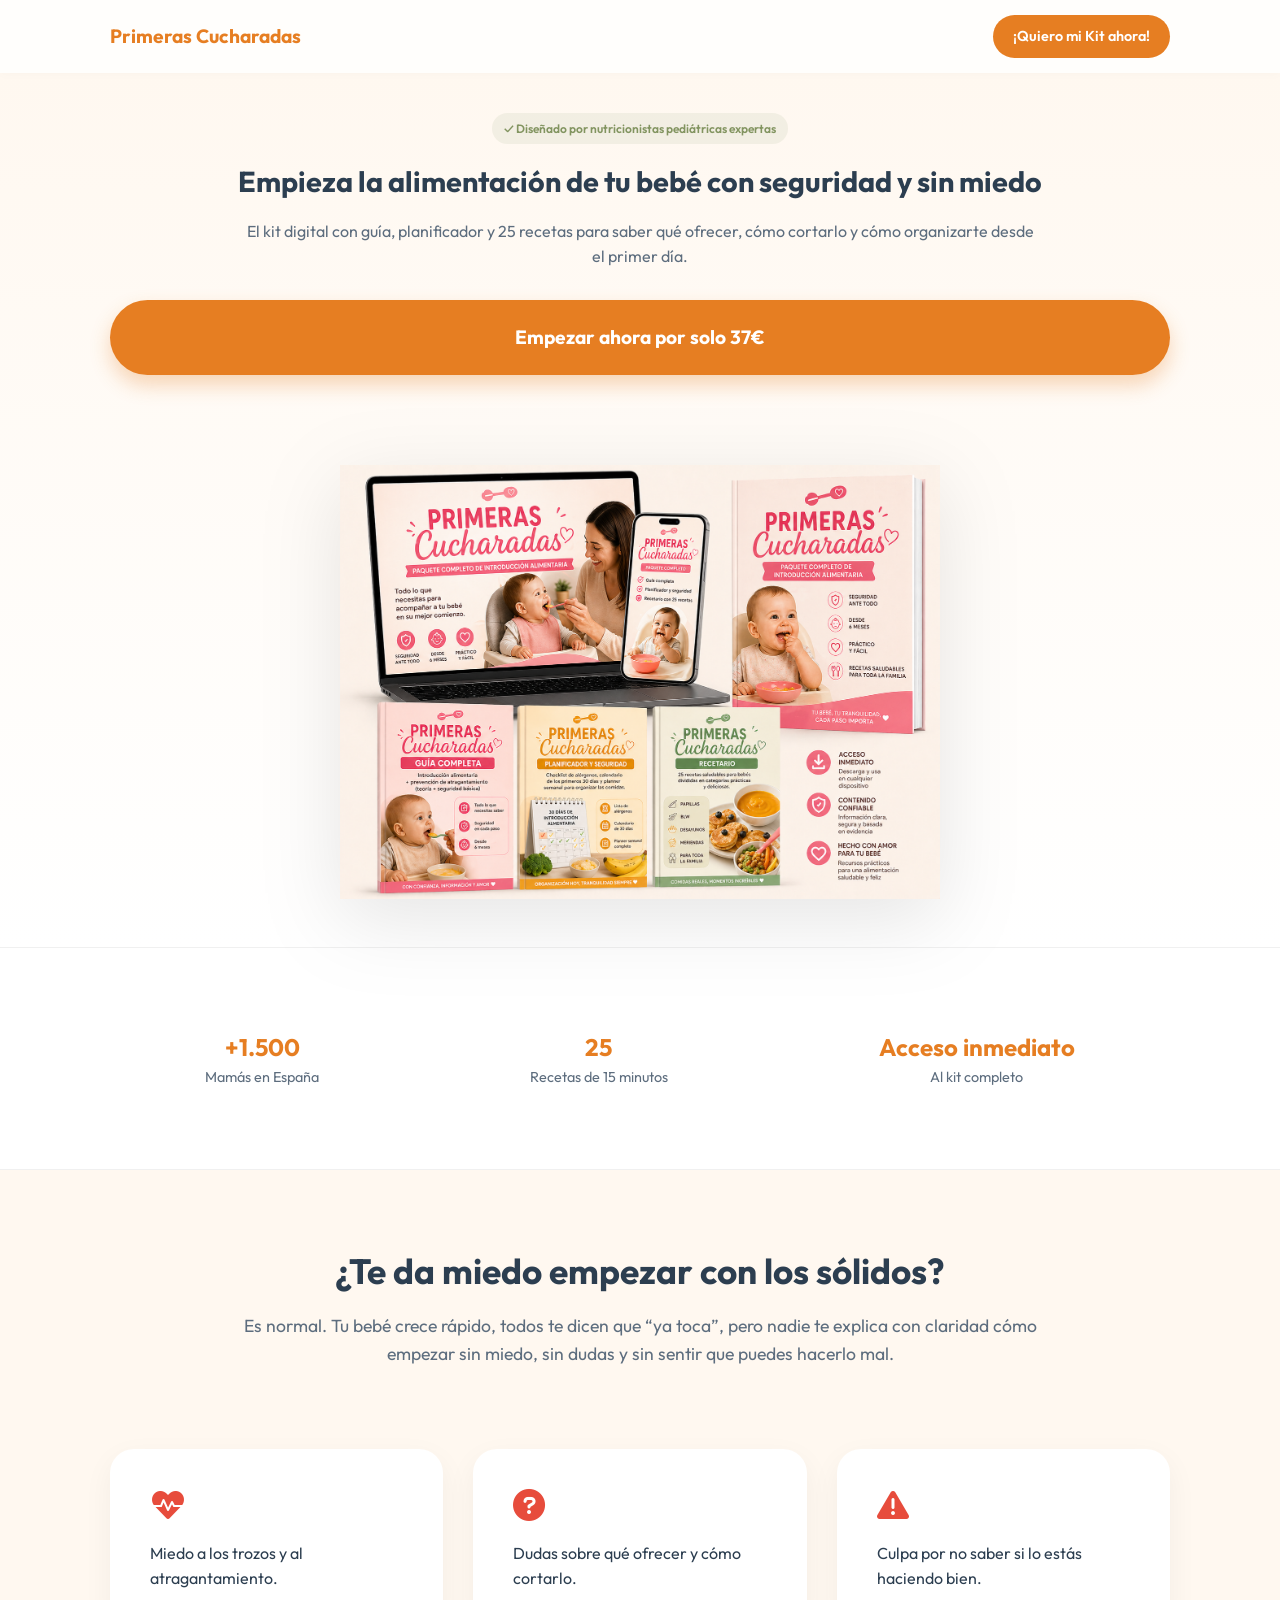
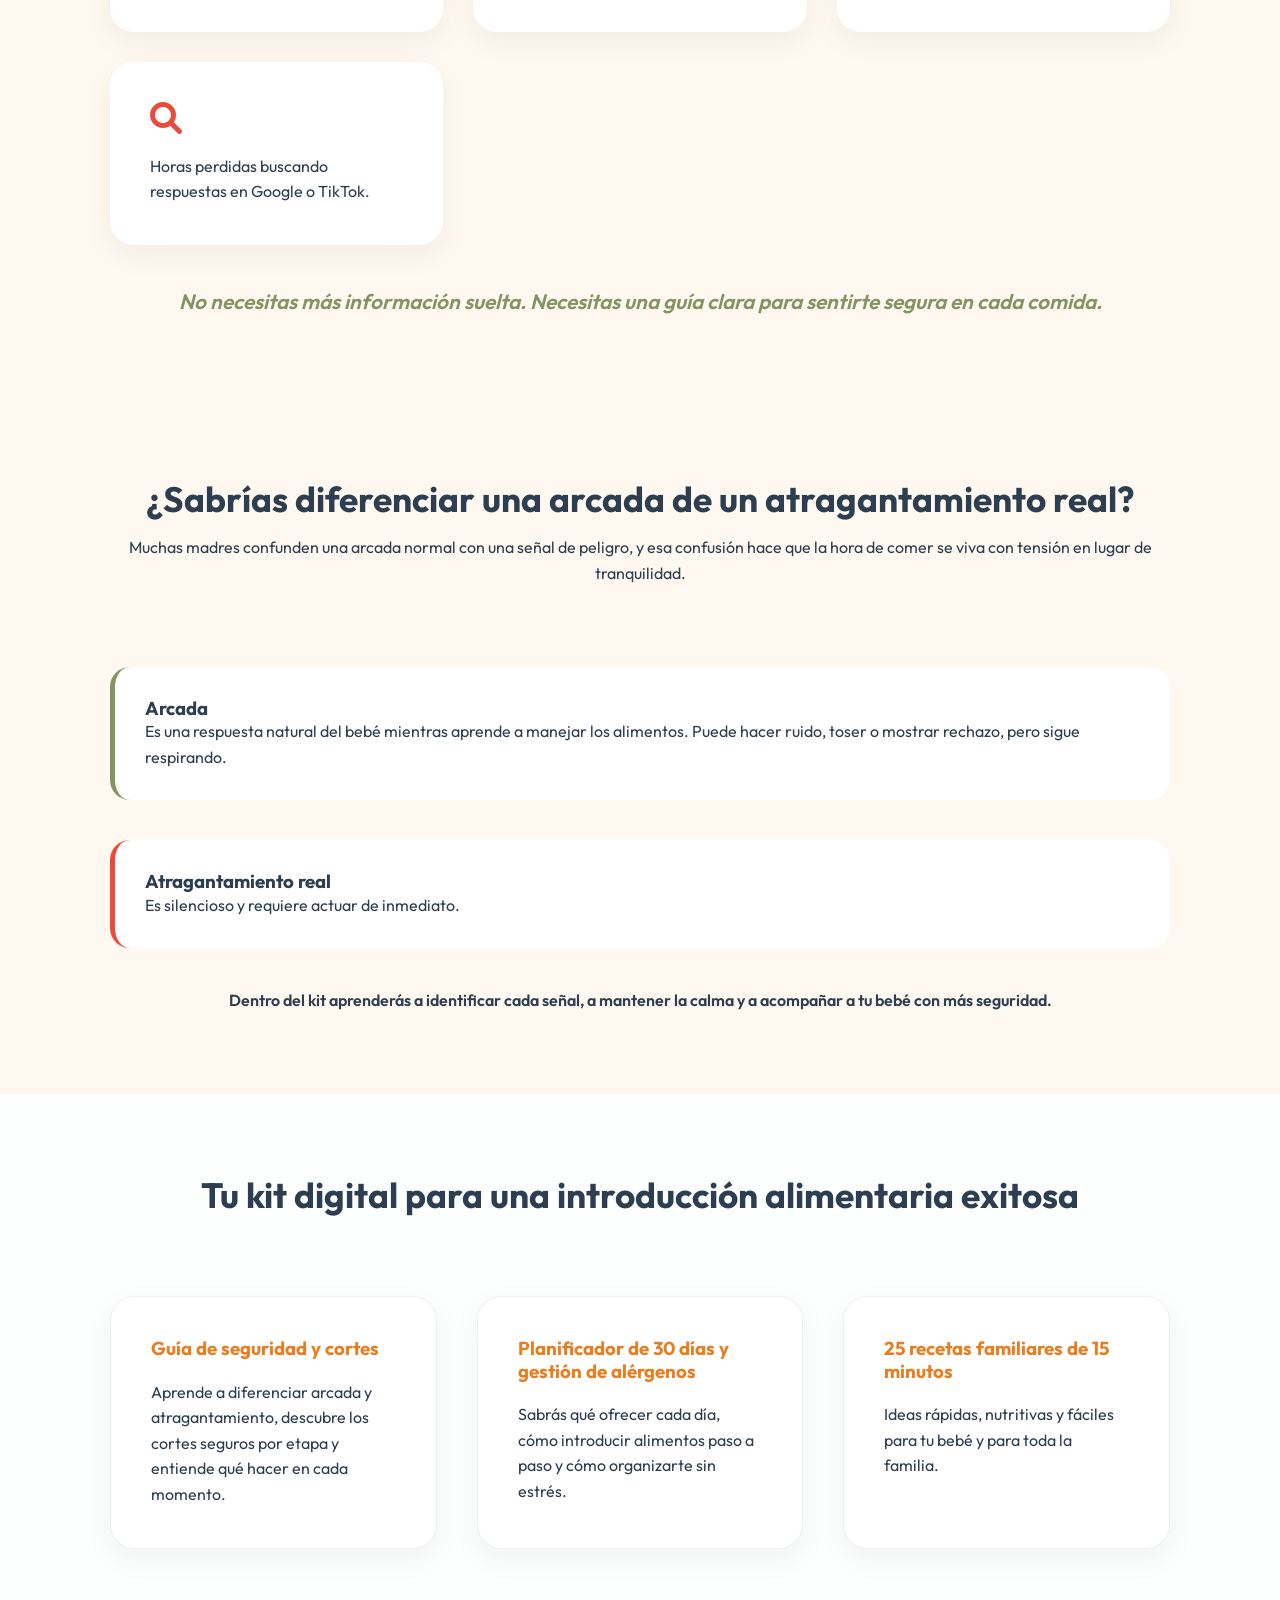
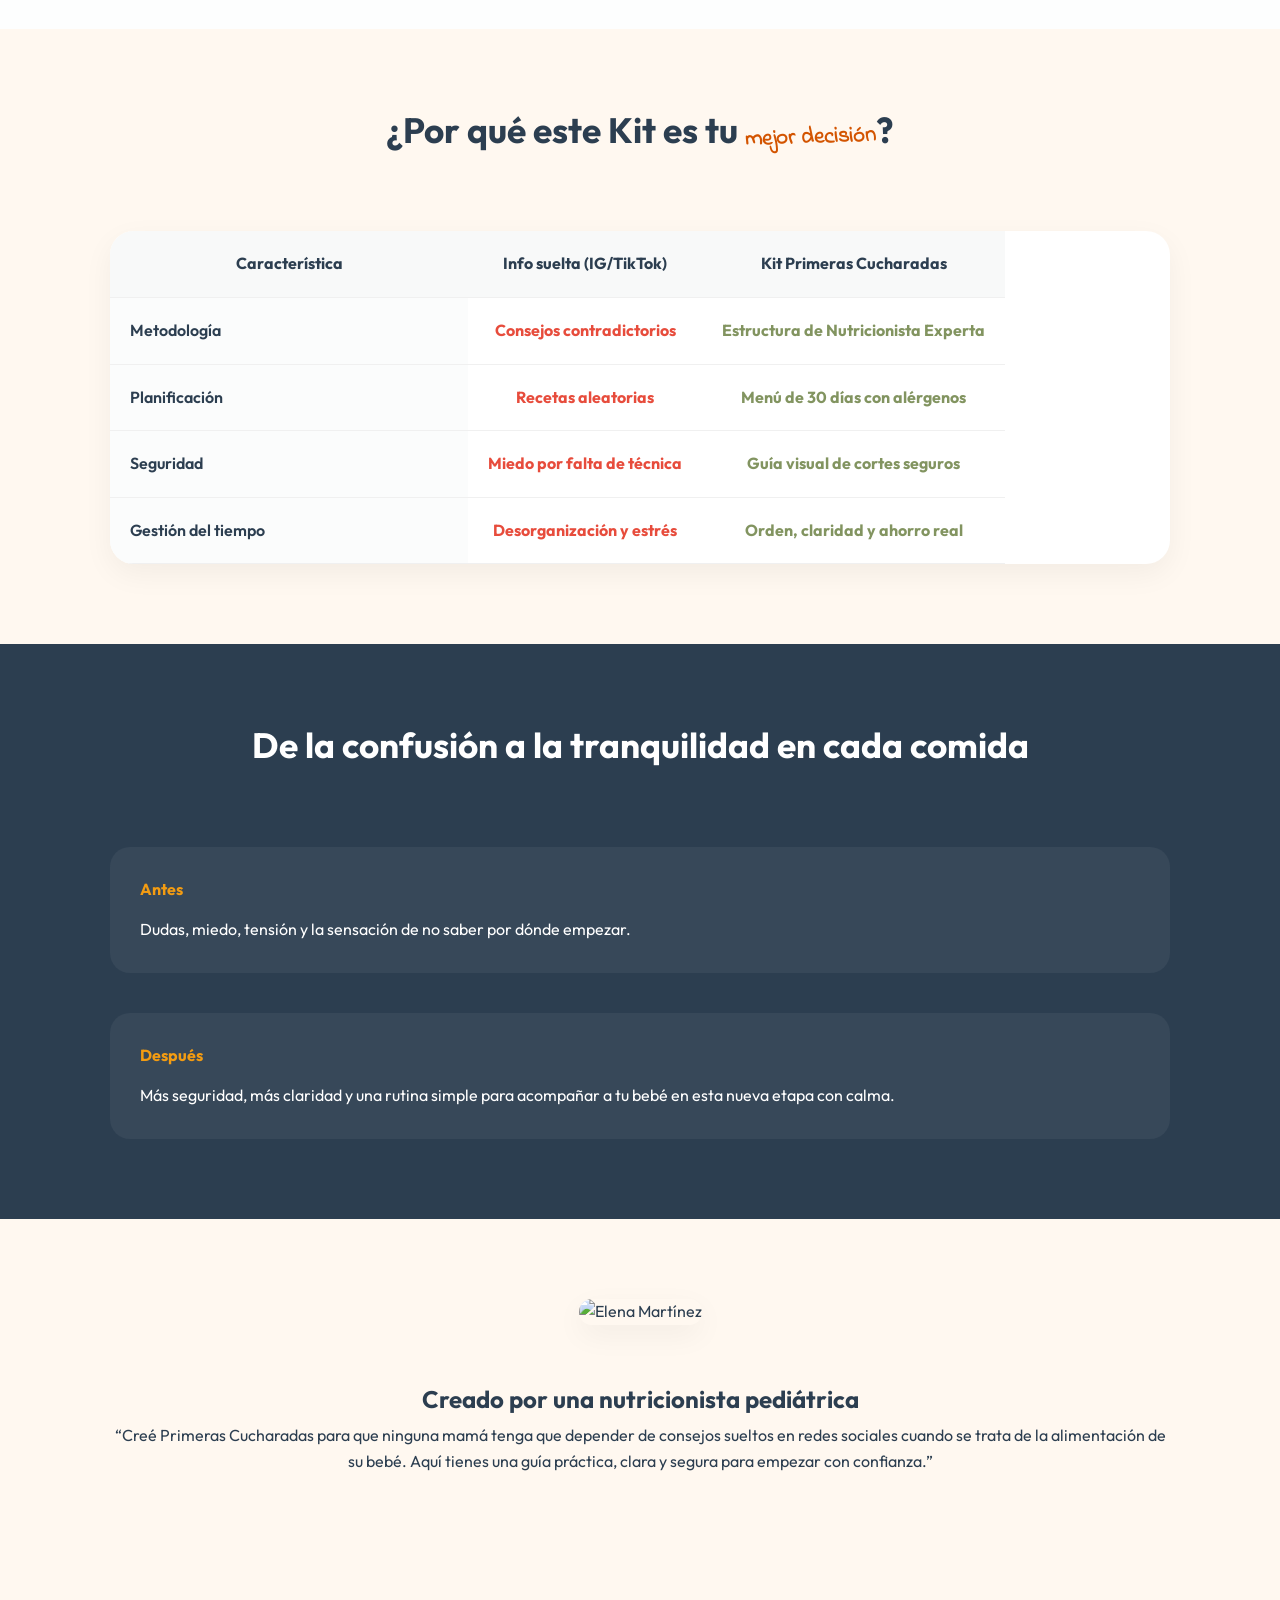
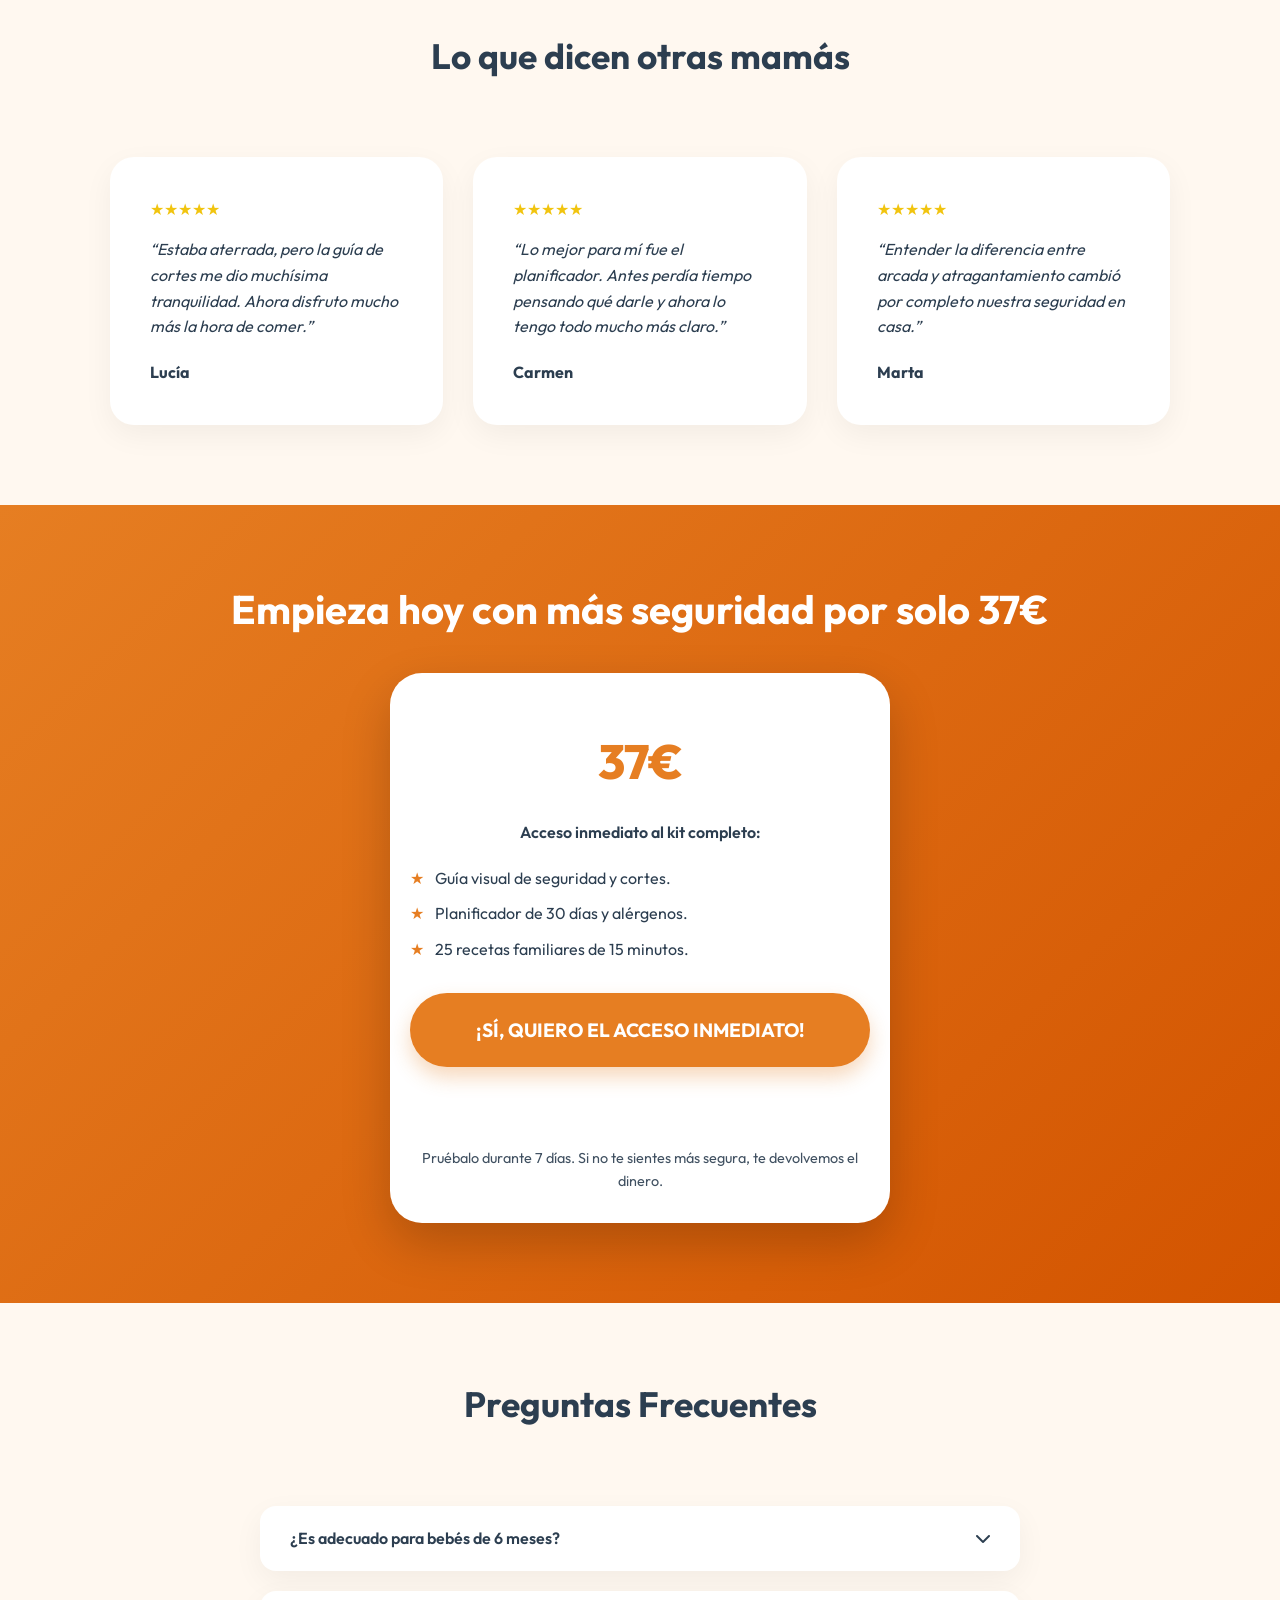
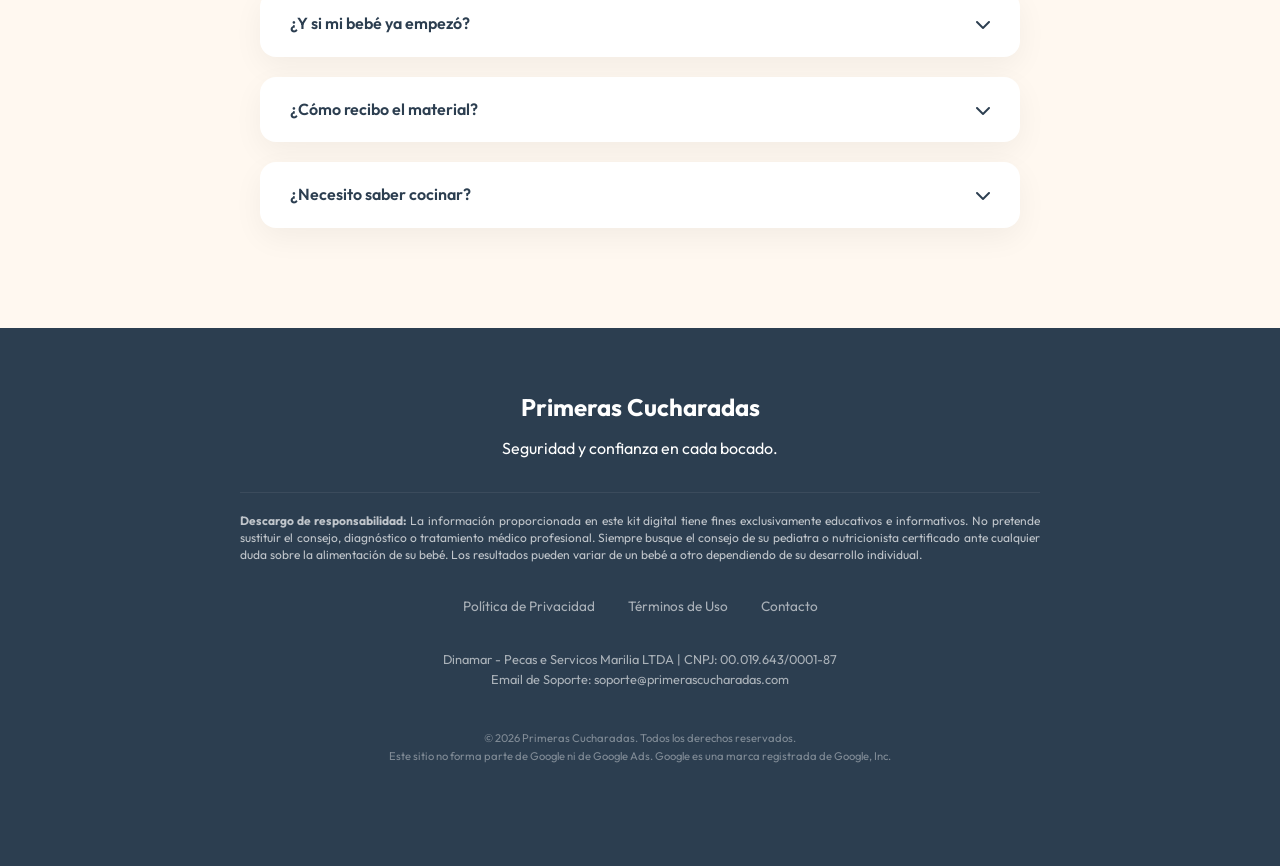
==== commit 4e00bc3b: "Restaurando versão laranja original como principal" ====
--- a/index.html
+++ b/index.html
@@ -8,6 +8,7 @@
         window.dataLayer = window.dataLayer || [];
         function gtag() { dataLayer.push(arguments); }
         gtag('js', new Date());
+
         gtag('config', 'AW-18073738916');
     </script>
     <script type="text/javascript">
@@ -18,1254 +19,335 @@
         })(window, document, "clarity", "script", "wiugpzahgb");
     </script>
     <script defer src="/_vercel/insights/script.js"></script>
-
-    <meta charset="UTF-8" />
-    <meta name="viewport" content="width=device-width, initial-scale=1.0" />
+    <meta charset="UTF-8">
+    <meta name="viewport" content="width=device-width, initial-scale=1.0">
     <title>Primeras Cucharadas | Operación Confianza 2026</title>
-    <meta name="description" content="Domina la alimentación complementaria de tu bebé con seguridad. El kit paso a paso para mamás que quieren evitar el miedo al atragantamiento." />
-    <meta name="robots" content="index, follow" />
+    <meta name="description"
+        content="Domina la alimentación complementaria de tu bebé con seguridad. El kit paso a paso para mamás que quieren evitar el miedo al atragantamiento.">
     <link rel="icon" type="image/png" href="media/favicon.png">
-
-    <!-- Google Fonts -->
-    <link rel="preconnect" href="https://fonts.googleapis.com" />
-    <link rel="preconnect" href="https://fonts.gstatic.com" crossorigin />
-    <link href="https://fonts.googleapis.com/css2?family=Playfair+Display:wght@400;600;700;900&family=Lato:wght@300;400;700&display=swap" rel="stylesheet" />
-
-    <!-- Lucide Icons -->
-    <script src="https://unpkg.com/lucide@latest/dist/umd/lucide.min.js" defer></script>
-
-    <style>
-        /* ===== RESET & BASE ===== */
-        *, *::before, *::after { box-sizing: border-box; margin: 0; padding: 0; }
-        html { scroll-behavior: smooth; }
-        body {
-            font-family: 'Lato', sans-serif;
-            background-color: #FFFFFF;
-            color: #333;
-            font-size: 16px;
-            line-height: 1.7;
-            overflow-x: hidden;
-        }
-
-        /* ===== DESIGN TOKENS ===== */
-        :root {
-            --white: #FFFFFF;
-            --cream: #FDF8F4;
-            --sage: #4A7C59;
-            --sage-light: #D4E8DB;
-            --sage-dark: #3a6347;
-            --rose: #F5E6E8;
-            --rose-dark: #e8d0d4;
-            --red-light: #FDE8E8;
-            --red-border: #e8b4b4;
-            --text: #333333;
-            --text-muted: #666666;
-            --text-light: #888888;
-            --border: #e5e0da;
-            --radius: 16px;
-            --radius-sm: 8px;
-            --radius-pill: 50px;
-            --shadow: 0 4px 20px rgba(74,124,89,0.10);
-            --shadow-card: 0 2px 12px rgba(0,0,0,0.07);
-        }
-
-        img { max-width: 100%; height: auto; display: block; }
-        a { text-decoration: none; color: inherit; }
-        ul { list-style: none; }
-        section { padding: 72px 20px; }
-
-        .container {
-            max-width: 1080px;
-            margin: 0 auto;
-            width: 100%;
-        }
-
-        /* ===== TYPOGRAPHY ===== */
-        h1, h2, h3, h4 { font-family: 'Playfair Display', serif; line-height: 1.25; color: var(--text); }
-        h1 { font-size: clamp(2rem, 5vw, 3.2rem); font-weight: 700; }
-        h2 { font-size: clamp(1.6rem, 3.5vw, 2.4rem); font-weight: 700; margin-bottom: 16px; }
-        h3 { font-size: 1.25rem; font-weight: 600; margin-bottom: 10px; }
-        p { margin-bottom: 16px; }
-        p:last-child { margin-bottom: 0; }
-
-        /* ===== BUTTONS ===== */
-        .btn {
-            display: inline-block;
-            background-color: var(--sage);
-            color: var(--white);
-            font-family: 'Lato', sans-serif;
-            font-weight: 700;
-            font-size: 1rem;
-            padding: 16px 36px;
-            border-radius: var(--radius-pill);
-            border: none;
-            cursor: pointer;
-            transition: background-color 0.25s ease, transform 0.2s ease, box-shadow 0.25s ease;
-            text-align: center;
-            letter-spacing: 0.3px;
-        }
-        .btn:hover {
-            background-color: var(--sage-dark);
-            transform: translateY(-2px);
-            box-shadow: 0 6px 24px rgba(74,124,89,0.25);
-        }
-        .btn-large {
-            font-size: 1.15rem;
-            padding: 20px 48px;
-        }
-
-        /* ===== FADE-IN ANIMATION ===== */
-        .fade-in {
-            opacity: 0;
-            transform: translateY(28px);
-            transition: opacity 0.65s ease, transform 0.65s ease;
-        }
-        .fade-in.visible {
-            opacity: 1;
-            transform: translateY(0);
-        }
-
-        /* ===== 1. HERO ===== */
-        #hero {
-            background-color: var(--cream);
-            padding: 80px 20px 72px;
-        }
-        .hero-inner {
-            display: flex;
-            align-items: center;
-            gap: 56px;
-        }
-        .hero-text { flex: 1 1 55%; }
-        .hero-badge {
-            display: inline-block;
-            background-color: var(--rose);
-            color: var(--sage-dark);
-            font-weight: 700;
-            font-size: 0.8rem;
-            letter-spacing: 1.2px;
-            text-transform: uppercase;
-            padding: 6px 16px;
-            border-radius: var(--radius-pill);
-            margin-bottom: 20px;
-        }
-        .hero-text h1 { margin-bottom: 20px; }
-        .hero-subheadline {
-            font-size: 1.1rem;
-            color: var(--text-muted);
-            margin-bottom: 32px;
-            max-width: 520px;
-        }
-        .hero-image { flex: 1 1 42%; }
-        .hero-image img {
-            border-radius: var(--radius);
-            object-fit: cover;
-            width: 100%;
-            max-height: 480px;
-            box-shadow: var(--shadow);
-        }
-
-        /* ===== 2. SOCIAL PROOF BAR ===== */
-        #social-bar {
-            background-color: var(--sage);
-            padding: 28px 20px;
-        }
-        .social-bar-inner {
-            display: flex;
-            justify-content: center;
-            align-items: center;
-            gap: 0;
-            flex-wrap: wrap;
-        }
-        .social-bar-item {
-            color: var(--white);
-            font-weight: 700;
-            font-size: 1.05rem;
-            text-align: center;
-            padding: 8px 32px;
-            letter-spacing: 0.3px;
-        }
-        .social-bar-divider {
-            color: rgba(255,255,255,0.4);
-            font-size: 1.5rem;
-            line-height: 1;
-        }
-        .social-bar-number {
-            font-family: 'Playfair Display', serif;
-            font-size: 1.5rem;
-            display: block;
-        }
-
-        /* ===== 3. PAIN SECTION ===== */
-        #dor {
-            background-color: var(--white);
-            text-align: center;
-        }
-        .pain-bullets {
-            display: flex;
-            flex-direction: column;
-            gap: 18px;
-            margin: 32px auto;
-            max-width: 600px;
-            text-align: left;
-        }
-        .pain-bullet {
-            display: flex;
-            align-items: flex-start;
-            gap: 14px;
-            background-color: var(--rose);
-            border-radius: var(--radius-sm);
-            padding: 18px 22px;
-            font-size: 1.025rem;
-        }
-        .pain-icon { font-size: 1.2rem; flex-shrink: 0; margin-top: 2px; }
-        .pain-transition {
-            background-color: var(--cream);
-            border-left: 4px solid var(--sage);
-            border-radius: var(--radius-sm);
-            padding: 20px 26px;
-            max-width: 580px;
-            margin: 0 auto;
-            font-size: 1.05rem;
-            font-style: italic;
-            color: var(--text-muted);
-            text-align: left;
-        }
-
-        /* ===== 4. EDUCATIONAL SECTION ===== */
-        #educativo {
-            background-color: var(--cream);
-        }
-        #educativo h2, #educativo .edu-subtitle { text-align: center; }
-        .edu-subtitle {
-            max-width: 620px;
-            margin: 0 auto 40px;
-            color: var(--text-muted);
-            font-size: 1.05rem;
-        }
-        .edu-cards {
-            display: grid;
-            grid-template-columns: 1fr 1fr;
-            gap: 24px;
-        }
-        .edu-card {
-            border-radius: var(--radius);
-            padding: 32px 28px;
-        }
-        .edu-card-safe { background-color: var(--sage-light); }
-        .edu-card-danger { background-color: var(--red-light); }
-        .edu-card-tag {
-            display: inline-block;
-            font-weight: 700;
-            font-size: 0.78rem;
-            letter-spacing: 1px;
-            text-transform: uppercase;
-            padding: 5px 14px;
-            border-radius: var(--radius-pill);
-            margin-bottom: 14px;
-        }
-        .edu-card-safe .edu-card-tag { background-color: var(--sage); color: var(--white); }
-        .edu-card-danger .edu-card-tag { background-color: #c0392b; color: var(--white); }
-        .edu-card h3 { margin-bottom: 12px; }
-        .edu-card ul { margin: 12px 0; }
-        .edu-card ul li { padding: 5px 0; font-size: 0.975rem; }
-        .edu-card ul li::before { content: "• "; color: var(--sage); font-weight: 700; }
-        .edu-card-danger ul li::before { color: #c0392b; }
-        .edu-card-cta {
-            margin-top: 18px;
-            font-weight: 700;
-            font-size: 1rem;
-            padding: 10px 16px;
-            border-radius: var(--radius-sm);
-        }
-        .edu-card-safe .edu-card-cta { background-color: var(--sage); color: var(--white); display: inline-block; border-radius: var(--radius-pill); }
-        .edu-card-danger .edu-card-cta { background-color: #c0392b; color: var(--white); display: inline-block; border-radius: var(--radius-pill); }
-        .edu-footer {
-            text-align: center;
-            margin-top: 36px;
-            max-width: 600px;
-            margin-left: auto;
-            margin-right: auto;
-            color: var(--text-muted);
-            font-style: italic;
-        }
-
-        /* ===== 5. BEFORE & AFTER ===== */
-        #transformacao {
-            background-color: var(--white);
-            text-align: center;
-        }
-        .ba-grid {
-            display: grid;
-            grid-template-columns: 1fr 1fr;
-            gap: 24px;
-            margin-top: 40px;
-        }
-        .ba-card {
-            border-radius: var(--radius);
-            padding: 36px 28px;
-            text-align: left;
-        }
-        .ba-before { background-color: #f5f5f5; }
-        .ba-after { background-color: var(--sage-light); }
-        .ba-emoji { font-size: 2.4rem; display: block; margin-bottom: 14px; }
-        .ba-card h3 { font-size: 1.3rem; margin-bottom: 16px; }
-        .ba-card ul li {
-            padding: 7px 0;
-            font-size: 0.975rem;
-            border-bottom: 1px solid rgba(0,0,0,0.07);
-            display: flex;
-            align-items: center;
-            gap: 10px;
-        }
-        .ba-card ul li:last-child { border-bottom: none; }
-        .ba-before ul li::before { content: "😰"; }
-        .ba-after ul li::before { content: "✅"; }
-
-        /* ===== 6. PRODUCT ===== */
-        #produto {
-            background-color: var(--cream);
-            text-align: center;
-        }
-        .product-cards {
-            display: grid;
-            grid-template-columns: repeat(3, 1fr);
-            gap: 24px;
-            margin-top: 40px;
-        }
-        .product-card {
-            background-color: var(--white);
-            border-radius: var(--radius);
-            padding: 36px 26px;
-            box-shadow: var(--shadow-card);
-            text-align: left;
-            transition: transform 0.25s ease, box-shadow 0.25s ease;
-        }
-        .product-card:hover {
-            transform: translateY(-4px);
-            box-shadow: var(--shadow);
-        }
-        .product-icon { font-size: 2.2rem; display: block; margin-bottom: 16px; }
-        .product-card h3 { font-size: 1.1rem; margin-bottom: 14px; color: var(--sage-dark); }
-        .product-card ul li {
-            padding: 6px 0;
-            font-size: 0.935rem;
-            display: flex;
-            align-items: flex-start;
-            gap: 8px;
-            border-bottom: 1px solid #f0ebe5;
-        }
-        .product-card ul li:last-child { border-bottom: none; }
-        .product-card ul li::before { content: "✓"; color: var(--sage); font-weight: 700; flex-shrink: 0; }
-
-        /* ===== 7. COMPARISON TABLE ===== */
-        #comparacao {
-            background-color: var(--white);
-            text-align: center;
-        }
-        .table-wrapper {
-            overflow-x: auto;
-            margin-top: 36px;
-            border-radius: var(--radius);
-            box-shadow: var(--shadow-card);
-        }
-        table {
-            width: 100%;
-            border-collapse: collapse;
-            font-size: 0.975rem;
-        }
-        thead tr { background-color: var(--sage); color: var(--white); }
-        thead th {
-            padding: 18px 24px;
-            text-align: left;
-            font-family: 'Lato', sans-serif;
-            font-weight: 700;
-            font-size: 0.95rem;
-            letter-spacing: 0.4px;
-        }
-        thead th:first-child { border-radius: var(--radius) 0 0 0; }
-        thead th:last-child { border-radius: 0 var(--radius) 0 0; }
-        tbody tr { background-color: var(--white); }
-        tbody tr:nth-child(even) { background-color: var(--cream); }
-        tbody td {
-            padding: 16px 24px;
-            border-bottom: 1px solid var(--border);
-            text-align: left;
-            vertical-align: middle;
-        }
-        tbody tr:last-child td { border-bottom: none; }
-        .check { color: var(--sage); font-weight: 700; font-size: 1.1rem; }
-        .cross { color: #c0392b; font-weight: 700; font-size: 1.1rem; }
-
-        /* ===== 8. AUTHORITY ===== */
-        #autoridade {
-            background-color: var(--cream);
-        }
-        .authority-inner {
-            display: flex;
-            align-items: center;
-            gap: 48px;
-            background-color: var(--white);
-            border-radius: var(--radius);
-            padding: 48px 44px;
-            box-shadow: var(--shadow-card);
-        }
-        .authority-photo {
-            flex-shrink: 0;
-        }
-        .authority-photo img {
-            width: 150px;
-            height: 150px;
-            border-radius: 50%;
-            object-fit: cover;
-            border: 4px solid var(--sage-light);
-        }
-        .authority-text h3 { font-size: 1.3rem; color: var(--sage-dark); margin-bottom: 6px; }
-        .authority-role { color: var(--text-muted); font-size: 0.9rem; margin-bottom: 16px; font-weight: 700; text-transform: uppercase; letter-spacing: 0.5px; }
-        .authority-quote {
-            font-style: italic;
-            font-size: 1.05rem;
-            color: var(--text-muted);
-            border-left: 4px solid var(--sage);
-            padding-left: 18px;
-        }
-
-        /* ===== 9. TESTIMONIALS ===== */
-        #depoimentos {
-            background-color: var(--white);
-            text-align: center;
-        }
-        .testimonials-grid {
-            display: grid;
-            grid-template-columns: repeat(3, 1fr);
-            gap: 20px;
-            margin-top: 40px;
-        }
-        .testimonials-grid .testimonial-card:nth-child(4),
-        .testimonials-grid .testimonial-card:nth-child(5) {
-            grid-column: span 1;
-        }
-        .testimonials-row2 {
-            display: grid;
-            grid-template-columns: 1fr 1fr;
-            gap: 20px;
-            margin-top: 20px;
-            max-width: 720px;
-            margin-left: auto;
-            margin-right: auto;
-        }
-        .testimonial-card {
-            background-color: var(--cream);
-            border-radius: var(--radius);
-            padding: 28px 24px;
-            text-align: left;
-            box-shadow: var(--shadow-card);
-        }
-        .stars { color: #f4b942; font-size: 1.1rem; letter-spacing: 2px; margin-bottom: 12px; display: block; }
-        .testimonial-text { font-style: italic; font-size: 0.975rem; color: var(--text-muted); margin-bottom: 14px; }
-        .testimonial-name { font-weight: 700; font-size: 0.9rem; color: var(--text); }
-        .testimonial-name span { color: var(--sage); }
-
-        /* ===== 10. OFFER ===== */
-        #oferta {
-            background-color: var(--cream);
-        }
-        .offer-anchor-text {
-            text-align: center;
-            max-width: 580px;
-            margin: 0 auto 40px;
-            font-size: 1.1rem;
-            color: var(--text-muted);
-            font-style: italic;
-        }
-        .offer-box {
-            background-color: var(--sage);
-            border-radius: var(--radius);
-            padding: 52px 44px;
-            color: var(--white);
-            text-align: center;
-            max-width: 640px;
-            margin: 0 auto;
-            box-shadow: 0 8px 40px rgba(74,124,89,0.25);
-        }
-        .offer-box h2 { color: var(--white); font-size: 1.8rem; margin-bottom: 28px; }
-        .offer-includes {
-            text-align: left;
-            display: inline-block;
-            margin-bottom: 32px;
-        }
-        .offer-includes li {
-            padding: 8px 0;
-            font-size: 1rem;
-            display: flex;
-            align-items: center;
-            gap: 10px;
-            border-bottom: 1px solid rgba(255,255,255,0.15);
-        }
-        .offer-includes li:last-child { border-bottom: none; }
-        .offer-includes li::before { content: "✓"; font-weight: 700; font-size: 1.1rem; flex-shrink: 0; color: #b2f0c5; }
-        .offer-price {
-            font-family: 'Playfair Display', serif;
-            font-size: 4.5rem;
-            font-weight: 900;
-            color: var(--white);
-            line-height: 1;
-            margin: 8px 0;
-            display: block;
-        }
-        .offer-subtext {
-            font-size: 0.9rem;
-            opacity: 0.8;
-            margin-bottom: 32px;
-            display: block;
-        }
-        .btn-offer {
-            background-color: var(--white);
-            color: var(--sage-dark);
-            font-size: 1.1rem;
-            font-weight: 900;
-            display: block;
-            width: 100%;
-            padding: 22px 32px;
-            border-radius: var(--radius-pill);
-            transition: transform 0.2s ease, box-shadow 0.2s ease;
-            letter-spacing: 0.5px;
-        }
-        .btn-offer:hover {
-            transform: translateY(-3px);
-            box-shadow: 0 8px 28px rgba(0,0,0,0.2);
-        }
-        .offer-guarantee {
-            margin-top: 20px;
-            font-size: 0.88rem;
-            opacity: 0.85;
-        }
-
-        /* ===== 11. FAQ ===== */
-        #faq {
-            background-color: var(--white);
-        }
-        #faq h2 { text-align: center; margin-bottom: 40px; }
-        .faq-list {
-            max-width: 720px;
-            margin: 0 auto;
-            display: flex;
-            flex-direction: column;
-            gap: 12px;
-        }
-        .faq-item {
-            border: 1px solid var(--border);
-            border-radius: var(--radius-sm);
-            overflow: hidden;
-        }
-        .faq-question {
-            display: flex;
-            justify-content: space-between;
-            align-items: center;
-            padding: 20px 24px;
-            cursor: pointer;
-            font-weight: 700;
-            font-size: 1rem;
-            color: var(--text);
-            background-color: var(--white);
-            transition: background-color 0.2s;
-            gap: 16px;
-        }
-        .faq-question:hover { background-color: var(--cream); }
-        .faq-question.open { background-color: var(--cream); color: var(--sage-dark); }
-        .faq-chevron {
-            flex-shrink: 0;
-            transition: transform 0.3s ease;
-            color: var(--sage);
-        }
-        .faq-question.open .faq-chevron { transform: rotate(180deg); }
-        .faq-answer {
-            max-height: 0;
-            overflow: hidden;
-            transition: max-height 0.4s ease, padding 0.3s ease;
-            padding: 0 24px;
-            font-size: 0.975rem;
-            color: var(--text-muted);
-            background-color: var(--cream);
-        }
-        .faq-answer.open {
-            max-height: 400px;
-            padding: 20px 24px;
-        }
-
-        /* ===== 12. FOOTER ===== */
-        footer {
-            background-color: #2c2c2c;
-            color: rgba(255,255,255,0.7);
-            padding: 48px 20px 36px;
-            text-align: center;
-        }
-        .footer-logo {
-            font-family: 'Playfair Display', serif;
-            font-size: 1.5rem;
-            color: var(--white);
-            font-weight: 700;
-            margin-bottom: 6px;
-        }
-        .footer-tagline {
-            font-size: 0.875rem;
-            color: rgba(255,255,255,0.5);
-            margin-bottom: 28px;
-            font-style: italic;
-        }
-        .footer-links {
-            display: flex;
-            justify-content: center;
-            gap: 20px;
-            flex-wrap: wrap;
-            margin-bottom: 20px;
-        }
-        .footer-links a {
-            color: rgba(255,255,255,0.6);
-            font-size: 0.875rem;
-            transition: color 0.2s;
-        }
-        .footer-links a:hover { color: var(--white); }
-        .footer-legal {
-            font-size: 12px;
-            color: rgba(255,255,255,0.4);
-            line-height: 1.8;
-            max-width: 680px;
-            margin: 0 auto;
-        }
-        .footer-divider {
-            border: none;
-            border-top: 1px solid rgba(255,255,255,0.1);
-            margin: 20px auto;
-            max-width: 500px;
-        }
-
-        /* ===== STICKY MOBILE CTA ===== */
-        #sticky-cta {
-            display: none;
-            position: fixed;
-            bottom: 0;
-            left: 0;
-            right: 0;
-            background-color: var(--sage);
-            padding: 14px 16px;
-            z-index: 1000;
-            align-items: center;
-            justify-content: center;
-            gap: 12px;
-            box-shadow: 0 -4px 20px rgba(0,0,0,0.18);
-        }
-        .sticky-cta-btn {
-            background-color: var(--white);
-            color: var(--sage-dark);
-            font-weight: 700;
-            font-size: 0.95rem;
-            padding: 12px 28px;
-            border-radius: var(--radius-pill);
-            flex: 1;
-            text-align: center;
-            max-width: 300px;
-            transition: transform 0.2s;
-        }
-        .sticky-cta-btn:hover { transform: scale(1.02); }
-        .sticky-close {
-            background: none;
-            border: none;
-            color: rgba(255,255,255,0.7);
-            font-size: 1.4rem;
-            cursor: pointer;
-            line-height: 1;
-            padding: 2px 8px;
-            flex-shrink: 0;
-        }
-        .sticky-close:hover { color: var(--white); }
-
-        /* ===== RESPONSIVE ===== */
-        @media (max-width: 768px) {
-            section { padding: 56px 16px; }
-            h2 { font-size: 1.5rem; }
-
-            .hero-inner { flex-direction: column; gap: 32px; }
-            .hero-image { order: -1; }
-            .hero-image img { max-height: 280px; }
-            .hero-text { text-align: center; }
-            .hero-subheadline, .pain-transition { text-align: left; }
-
-            .social-bar-inner { gap: 0; flex-direction: row; }
-            .social-bar-divider { display: none; }
-            .social-bar-item { padding: 6px 10px; font-size: 0.85rem; }
-            .social-bar-number { font-size: 1.15rem; }
-
-            .edu-cards { grid-template-columns: 1fr; }
-            .ba-grid { grid-template-columns: 1fr; }
-            .product-cards { grid-template-columns: 1fr; }
-            .testimonials-grid { grid-template-columns: 1fr; }
-            .testimonials-row2 { grid-template-columns: 1fr; }
-
-            .authority-inner { flex-direction: column; text-align: center; gap: 24px; padding: 32px 24px; }
-            .authority-quote { text-align: left; }
-
-            .offer-box { padding: 36px 24px; }
-            .offer-price { font-size: 3.5rem; }
-
-            #sticky-cta { display: flex; }
-            body { padding-bottom: 72px; }
-        }
-
-        @media (min-width: 769px) {
-            #sticky-cta { display: none !important; }
-        }
-    </style>
+    <link rel="stylesheet" href="styles.css">
+    <link rel="stylesheet" href="https://cdnjs.cloudflare.com/ajax/libs/font-awesome/6.0.0/css/all.min.css">
 </head>
+
 <body>
 
-    <!-- ===================== 1. HERO ===================== -->
-    <section id="hero">
-        <div class="container">
-            <div class="hero-inner">
-                <div class="hero-text fade-in">
-                    <span class="hero-badge">Kit Digital de Introducción Alimentaria</span>
-                    <h1>De bebé que solo tomaba puré a niño que come de todo — sin miedo, sin atragantamientos, sin
-                        culpa</h1>
-                    <p class="hero-subheadline">El método paso a paso que ya ayudó a +1.500 mamás españolas a introducir
-                        sólidos con calma y seguridad total.</p>
-                    <a href="#oferta" class="btn btn-large">Quiero empezar hoy &rarr;</a>
-                </div>
-                </header>
-
-                <!-- HERO SECTION -->
-                <section class="hero">
-                    <div class="container">
-                        <div class="badge">✓ Diseñado por nutricionistas pediátricas expertas</div>
-                        <h1>¿Miedo a los trozos? <span class="highlight-text">Transforma la inseguridad</span> en
-                            confianza en cada
-                            comida.</h1>
-                        <p>El kit digital paso a paso para mamás que buscan claridad, organización y seguridad total en
-                            la
-                            introducción de sólidos de su bebé.</p>
-                        <a href="#oferta" class="cta-main">Empezar ahora por solo 37€</a>
-                        <div>
-                            <img src="media/hero-main.png" alt="Kit Primeras Cucharadas" class="hero-image">
-                        </div>
+    <header>
+        <div class="container nav-container">
+            <div class="logo">Primeras Cucharadas</div>
+            <a href="#oferta" class="btn-nav">¡Quiero mi Kit ahora!</a>
+        </div>
+    </header>
+
+    <!-- HERO SECTION -->
+    <section class="hero">
+        <div class="container">
+            <div class="badge">✓ Diseñado por nutricionistas pediátricas expertas</div>
+            <h1>Empieza la alimentación de tu bebé con seguridad y sin miedo</h1>
+            <p>El kit digital con guía, planificador y 25 recetas para saber qué ofrecer, cómo cortarlo y cómo organizarte desde el primer día.</p>
+            <a href="#oferta" class="cta-main">Empezar ahora por solo 37€</a>
+            <div>
+                <img src="media/hero-main.png" alt="Kit Primeras Cucharadas" class="hero-image">
+            </div>
+        </div>
+    </section>
+
+    <!-- STICKY MOBILE CTA -->
+    <div class="mobile-sticky-cta">
+        <div class="cta-wrapper">
+            <div class="price-info">
+                <span>Precio especial</span>
+                <strong>Solo 37€</strong>
+            </div>
+            <a href="#oferta">¡LO QUIERO!</a>
+        </div>
+    </div>
+
+    <!-- BARRA DE PRUEBA SOCIAL -->
+    <section class="social-proof">
+        <div class="container stats">
+            <div class="stat-item">
+                <span>+1.500</span>
+                <p>Mamás en España</p>
+            </div>
+            <div class="stat-item">
+                <span>25</span>
+                <p>Recetas de 15 minutos</p>
+            </div>
+            <div class="stat-item">
+                <span>Acceso inmediato</span>
+                <p>Al kit completo</p>
+            </div>
+        </div>
+    </section>
+
+    <!-- LA IDENTIFICACIÓN (DOR) -->
+    <section class="pain">
+        <div class="container">
+            <div class="section-header">
+                <h2>¿Te da miedo empezar con los sólidos?</h2>
+                <p style="max-width: 800px; margin: 20px auto; font-size: 1.1rem; color: var(--text-muted);">Es normal. Tu bebé crece rápido, todos te dicen que “ya toca”, pero nadie te explica con claridad cómo empezar sin miedo, sin dudas y sin sentir que puedes hacerlo mal.</p>
+            </div>
+            <div class="pain-grid">
+                <div class="pain-card">
+                    <i class="fa-solid fa-heart-pulse"></i>
+                    <p>Miedo a los trozos y al atragantamiento.</p>
+                </div>
+                <div class="pain-card">
+                    <i class="fa-solid fa-circle-question"></i>
+                    <p>Dudas sobre qué ofrecer y cómo cortarlo.</p>
+                </div>
+                <div class="pain-card">
+                    <i class="fa-solid fa-triangle-exclamation"></i>
+                    <p>Culpa por no saber si lo estás haciendo bien.</p>
+                </div>
+                <div class="pain-card">
+                    <i class="fa-solid fa-magnifying-glass"></i>
+                    <p>Horas perdidas buscando respuestas en Google o TikTok.</p>
+                </div>
+            </div>
+            <p class="phrase-transition">No necesitas más información suelta. Necesitas una guía clara para sentirte segura en cada comida.</p>
+        </div>
+    </section>
+
+    <!-- PROBLEMA CENTRAL -->
+    <section class="education-section">
+        <div class="container">
+            <div class="section-header">
+                <h2>¿Sabrías diferenciar una arcada de un atragantamiento real?</h2>
+                <p>Muchas madres confunden una arcada normal con una señal de peligro, y esa confusión hace que la hora de comer se viva con tensión en lugar de tranquilidad.</p>
+            </div>
+            <div class="edu-grid">
+                <div class="edu-box">
+                    <h3>Arcada</h3>
+                    <p>Es una respuesta natural del bebé mientras aprende a manejar los alimentos. Puede hacer ruido, toser o mostrar rechazo, pero sigue respirando.</p>
+                </div>
+                <div class="edu-box danger">
+                    <h3>Atragantamiento real</h3>
+                    <p>Es silencioso y requiere actuar de inmediato.</p>
+                </div>
+            </div>
+            <p style="text-align: center; margin-top: 40px; font-weight: 600;">Dentro del kit aprenderás a identificar cada señal, a mantener la calma y a acompañar a tu bebé con más seguridad.</p>
+        </div>
+    </section>
+
+    <!-- O QUE O KIT ENTREGA -->
+    <section class="bundle">
+        <div class="container">
+            <div class="section-header">
+                <h2>Tu kit digital para una introducción alimentaria exitosa</h2>
+            </div>
+            <div class="bundle-grid">
+                <div class="bundle-card">
+                    <div class="card-content">
+                        <h3>Guía de seguridad y cortes</h3>
+                        <p>Aprende a diferenciar arcada y atragantamiento, descubre los cortes seguros por etapa y entiende qué hacer en cada momento.</p>
                     </div>
-                </section>
-
-                <!-- ===================== 2. SOCIAL PROOF BAR ===================== -->
-                <div id="social-bar">
-                    <div class="container">
-                        <div class="social-bar-inner">
-                            <div class="social-bar-item">
-                                <span class="social-bar-number">+1.500</span>
-                                Mamás tranquilas
-                            </div>
-                            <span class="social-bar-divider">|</span>
-                            <div class="social-bar-item">
-                                <span class="social-bar-number">25</span>
-                                Recetas probadas
-                            </div>
-                            <span class="social-bar-divider">|</span>
-                            <div class="social-bar-item">
-                                <span class="social-bar-number">⚡</span>
-                                Acceso inmediato
-                            </div>
-                        </div>
+                </div>
+                <div class="bundle-card">
+                    <div class="card-content">
+                        <h3>Planificador de 30 días y gestión de alérgenos</h3>
+                        <p>Sabrás qué ofrecer cada día, cómo introducir alimentos paso a paso y cómo organizarte sin estrés.</p>
                     </div>
                 </div>
-
-                <!-- BARRA DE PRUEBA SOCIAL -->
-                <section class="social-proof">
-                    <div class="container stats">
-                        <div class="stat-item">
-                            <span>+1.500</span>
-                            <p>Mamás tranquilas en España</p>
-                        </div>
-                        <div class="stat-item">
-                            <span>25</span>
-                            <p>Recetas de 15 minutos</p>
-                        </div>
-                        <div class="stat-item">
-                            <span>Acceso inmediato</span>
-                            <p>Al "Manual de Supervivencia"</p>
-                        </div>
+                <div class="bundle-card">
+                    <div class="card-content">
+                        <h3>25 recetas familiares de 15 minutos</h3>
+                        <p>Ideas rápidas, nutritivas y fáciles para tu bebé y para toda la familia.</p>
                     </div>
-                </section>
-
-                <!-- EL MOMENTO DEL CLICK -->
-                <section class="moment-section">
-                    <div class="container">
-                        <div class="section-header">
-                            <h2>Ese momento en el que te das cuenta de que <span class="highlight-text">el tiempo
-                                    vuela</span></h2>
-                        </div>
-                        <p>Ayer solo tomaba leche y hoy te mira con curiosidad mientras comes. Es emocionante, pero
-                            también asusta.
-                            Te han dicho que "ya toca", pero nadie te ha explicado cómo hacerlo sin que el miedo te
-                            paralice.
-                            <br><strong>No es solo comida; es el inicio de su relación con el mundo.</strong>
-                        </p>
-                    </div>
-                </section>
-
-                <!-- LA IDENTIFICACIÓN -->
-                <section class="pain">
-                    <div class="container">
-                        <div class="section-header">
-                            <h2>¿La hora de comer te genera más estrés que alegría?</h2>
-                            <p
-                                style="max-width: 800px; margin: 20px auto; font-size: 1.1rem; color: var(--text-muted);">
-                                Sé
-                                exactamente cómo te sientes. Tienes el trozo de brócoli en la mano, el corazón a mil y
-                                el miedo al
-                                atragantamiento no te deja disfrutar. Miras mil vídeos en TikTok y solo terminas más
-                                confundida.</p>
-                        </div>
-                        <div class="pain-grid">
-                            <div class="pain-card">
-                                <i class="fa-solid fa-heart-pulse"></i>
-                                <p>El nudo en el estómago cada vez que tu bebé hace una arcada.</p>
-                            </div>
-                            <div class="pain-card">
-                                <i class="fa-solid fa-clock-rotate-left"></i>
-                                <p>Horas perdidas pensando qué cocinar que sea sano y seguro.</p>
-                            </div>
-                            <div class="pain-card">
-                                <i class="fa-solid fa-triangle-exclamation"></i>
-                                <p>La culpa de no saber si lo estás alimentando de forma correcta.</p>
-                            </div>
-                        </div>
-                        <p class="phrase-transition">No tienes que hacerlo sola: existe un método probado para recuperar
-                            la calma en
-                            la mesa.</p>
-                    </div>
-                </section>
-
-                <!-- EDUCACIÓN PRIMERO -->
-                <section class="education-section">
-                    <div class="container">
-                        <div class="section-header">
-                            <h2>¿Sabrías distinguir una arcada de un <span class="highlight-text">atragantamiento
-                                    real</span>?</h2>
-                            <p>El 90% de las madres confunden el reflejo de extrusión (arcada) con un peligro real. Esta
-                                confusión
-                                es lo que genera el estrés en la mesa.</p>
-                        </div>
-                        <div class="edu-grid">
-                            <div class="edu-box">
-                                <h3>Reflejo de Arcada</h3>
-                                <p>Es un mecanismo de defensa natural. El bebé tose o hace ruido, pero su cara mantiene
-                                    el color. Es
-                                    su cuerpo aprendiendo a gestionar el sólido.</p>
-                                <p class="highlight-text" style="transform:none; font-size: 1.1rem; margin-top:10px;">
-                                    ¡Déjalo
-                                    gestionar solo!</p>
-                            </div>
-                            <div class="edu-box danger">
-                                <h3>Atragantamiento Real</h3>
-                                <p>Silencioso. El bebé no puede toser ni respirar. Su cara cambia de color. Aquí es
-                                    donde debes
-                                    actuar con la técnica que te enseñamos.</p>
-                                <p class="highlight-text" style="transform:none; font-size: 1.1rem; margin-top:10px;">
-                                    Requiere
-                                    intervención inmediata.</p>
-                            </div>
-                        </div>
-                        <p style="text-align: center; margin-top: 40px; font-weight: 600;">En el kit, te enseñamos a
-                            identificar
-                            cada señal para que respires tranquila mientras él descubre texturas.</p>
-                    </div>
-                </section>
-
-                <!-- EL BUNDLE -->
-                <section class="bundle">
-                    <div class="container">
-                        <div class="section-header">
-                            <h2>Tu Kit Digital "Todo-en-Uno" para una IA Exitosa</h2>
-                        </div>
-                        <div class="bundle-grid">
-                            <div class="bundle-card">
-                                <div class="card-content">
-                                    <h3>Guía Completa de Seguridad y Cortes</h3>
-                                    <ul>
-                                        <li>Aprende la diferencia real entre arcada y atragantamiento.</li>
-                                        <li>Domina los cortes seguros para cada etapa del crecimiento.</li>
-                                        <li>Protocolos visuales de seguridad para actuar con calma.</li>
-                                    </ul>
-                                </div>
-                            </div>
-                            <div class="bundle-card">
-                                <div class="card-content">
-                                    <h3>Planificador y Gestión de Alérgenos</h3>
-                                    <ul>
-                                        <li>Checklist profesional para introducir alimentos sin sustos.</li>
-                                        <li>Calendario de 30 días: Olvídate de preguntar "¿qué le doy hoy?".</li>
-                                        <li>Planner semanal para organizar tu compra y ahorrar tiempo.</li>
-                                    </ul>
-                                </div>
-                            </div>
-                            <div class="bundle-card">
-                                <div class="card-content">
-                                    <h3>Recetario Familiar (25 Ideas)</h3>
-                                    <ul>
-                                        <li>Recetas nutritivas que tu bebé amará desde el primer bocado.</li>
-                                        <li>Platos que sirven para toda la familia: no cocines doble.</li>
-                                        <li>Opciones ultra-rápidas para mamás sin tiempo.</li>
-                                    </ul>
-                                </div>
-                            </div>
-                        </div>
-                    </div>
-                </section>
-
-                <!-- ===================== 7. COMPARISON TABLE ===================== -->
-                <section id="comparacao">
-                    <div class="container">
-                        <div class="fade-in">
-                            <h2>¿Por qué este Kit es tu mejor decisión?</h2>
-                            <div class="table-wrapper">
-                                <table>
-                                    <thead>
-                                        <tr>
-                                            <th>Característica</th>
-                                            <th>Info suelta (IG/TikTok)</th>
-                                            <th>Kit Primeras Cucharadas</th>
-                                        </tr>
-                                    </thead>
-                                    <tbody>
-                                        <tr>
-                                            <td><strong>Metodología</strong></td>
-                                            <td><span class="cross">✗</span> Consejos contradictorios</td>
-                                            <td><span class="check">✓</span> Estructura de Nutricionista</td>
-                                        </tr>
-                                        <tr>
-                                            <td><strong>Planificación</strong></td>
-                                            <td><span class="cross">✗</span> Recetas aleatorias</td>
-                                            <td><span class="check">✓</span> Menú 30 días con alérgenos</td>
-                                        </tr>
-                                        <tr>
-                                            <td><strong>Seguridad</strong></td>
-                                            <td><span class="cross">✗</span> Miedo por falta de técnica</td>
-                                            <td><span class="check">✓</span> Guía visual de cortes seguros</td>
-                                        </tr>
-                                        <tr>
-                                            <td><strong>Gestión del tiempo</strong></td>
-                                            <td><span class="cross">✗</span> Desorganización y estrés</td>
-                                            <td><span class="check">✓</span> Orden, claridad y ahorro real</td>
-                                        </tr>
-                                    </tbody>
-                                </table>
-                            </div>
-                        </div>
-                    </div>
-                </section>
-
-                <!-- TRANSFORMACIÓN -->
-                <section class="transformation">
-                    <div class="container">
-                        <div class="section-header">
-                            <h2 style="color: white;">Tu viaje de transformación</h2>
-                        </div>
-                        <div class="trans-grid">
-                            <div class="trans-box">
-                                <h4>Antes: El Caos</h4>
-                                <p>El bebé llora, tú estás tensa, la cocina es un caos y terminas dándole un puré por
-                                    miedo a los
-                                    trozos.</p>
-                            </div>
-                            <div class="trans-box">
-                                <h4>Después: La Calma</h4>
-                                <p>Una comida familiar tranquila, tu bebé gestiona sus alimentos con autonomía y tú
-                                    disfrutas
-                                    viéndolo crecer sano y feliz.</p>
-                            </div>
-                        </div>
-                    </div>
-                </section>
-
-                <!-- AUTHORITY -->
-                <section class="authority">
-                    <div class="container auth-container">
-                        <div class="auth-image">
-                            <img src="https://images.unsplash.com/photo-1594824476967-48c8b964273f?ixlib=rb-1.2.1&auto=format&fit=crop&w=800&q=80"
-                                alt="Elena Martínez">
-                        </div>
-                        <div class="auth-text">
-                            <h2>Elena Martínez</h2>
-                            <span class="credentials">Nutricionista Pediátrica</span>
-                            <p>"Creé 'Primeras Cucharadas' porque la salud de tu bebé no es para dejarla en manos de
-                                consejos
-                                sueltos de redes sociales. Aquí tienes el manual de seguridad técnica que yo misma uso."
-                            </p>
-                        </div>
-                    </div>
-                </section>
-
-                <!-- TESTIMONIOS -->
-                <section class="testimonials">
-                    <div class="container">
-                        <div class="section-header">
-                            <h2>Lo que dicen otras mamás <span class="highlight-text">(Vibe Real)</span></h2>
-                        </div>
-                        <div class="testimonial-grid">
-                            <div class="testimonial-card">
-                                <div class="stars">★★★★★</div>
-                                <p>"Estaba aterrada, pero la guía de cortes me dio la vida. Ahora mi bebé come de todo y
-                                    yo estoy
-                                    tranquila."</p>
-                                <span class="testimonial-name">Lucía</span>
-                            </div>
-                            <div class="testimonial-card">
-                                <div class="stars">★★★★★</div>
-                                <p>"Lo mejor es el planificador. Antes perdía horas buscando en Google, ahora todo
-                                    fluye."</p>
-                                <span class="testimonial-name">Carmen</span>
-                            </div>
-                            <div class="testimonial-card">
-                                <div class="stars">★★★★★</div>
-                                <p>"La diferencia entre arcada y atragantamiento fue lo que me salvó. Mi marido y yo por
-                                    fin cenamos
-                                    tranquilos."</p>
-                                <span class="testimonial-name">Marta</span>
-                            </div>
-                            <div class="testimonial-card">
-                                <div class="stars">★★★★★</div>
-                                <p>"Increíble cómo le gustan las recetas. La de tortitas de avena es un éxito diario en
-                                    casa."</p>
-                                <span class="testimonial-name">Sonia</span>
-                            </div>
-                            <div class="testimonial-card">
-                                <div class="stars">★★★★★</div>
-                                <p>"Tenía miedo de los alérgenos, pero el checklist paso a paso lo hace todo muy
-                                    sencillo y seguro."
-                                </p>
-                                <span class="testimonial-name">Beatriz</span>
-                            </div>
-                        </div>
-                    </div>
-                </section>
-
-                <!-- PERTENECER A LA TRIBU -->
-                <section class="tribe">
-                    <div class="container">
-                        <h2>Pertenecer a la Tribu</h2>
-                        <p style="max-width: 700px; margin: 20px auto; font-size: 1.1rem; color: var(--text-muted);">Al
-                            conseguir tu
-                            kit, no solo recibes guías. Te unes a una comunidad de madres españolas que, como tú, han
-                            decidido criar
-                            desde la confianza y no desde el miedo. No estás sola en este proceso.</p>
-                    </div>
-                </section>
-
-                <!-- OFERTA -->
-                <section id="oferta" class="offer">
-                    <div class="container">
-                        <h2>Domina la alimentación de tu bebé por menos de lo que cuesta una cena fuera.</h2>
-                        <div class="offer-box">
-                            <div class="price">37€</div>
-                            <ul class="offer-list">
-                                <li>Acceso inmediato al Kit Completo</li>
-                                <li>Guía de Seguridad y Cortes Visuales</li>
-                                <li>Planificador de 30 días y Alérgenos</li>
-                                <li>25 Recetas Familiares de 15 min</li>
-                            </ul>
-                            <a href="https://pay.hotmart.com/J105591203W" class="cta-main" style="width: 100%;">¡SÍ,
-                                QUIERO EL
-                                ACCESO INMEDIATO!</a>
-                            <p class="garantia">Pruébalo 7 días. Si no te sientes más segura, te devolvemos el dinero.
-                                Sin riesgos.
-                            </p>
-                        </div>
-                    </div>
-                </section>
-
-                <!-- ===================== 11. FAQ ===================== -->
-                <section id="faq">
-                    <div class="container">
-                        <div class="fade-in">
-                            <h2>Preguntas Frecuentes</h2>
-                            <div class="faq-list">
-
-                                <div class="faq-item">
-                                    <div class="faq-question" role="button" tabindex="0" aria-expanded="false">
-                                        <span>¿Es seguro para bebés de 6 meses?</span>
-                                        <svg class="faq-chevron" xmlns="http://www.w3.org/2000/svg" width="20"
-                                            height="20" viewBox="0 0 24 24" fill="none" stroke="currentColor"
-                                            stroke-width="2.5" stroke-linecap="round" stroke-linejoin="round">
-                                            <polyline points="6 9 12 15 18 9"></polyline>
-                                        </svg>
-                                    </div>
-                                    <div class="faq-answer">
-                                        Sí. Todo el contenido está diseñado específicamente para bebés desde los 6
-                                        meses, siguiendo las recomendaciones de la OMS y la AEPED (Asociación Española
-                                        de Pediatría).
-                                    </div>
-                                    <div class="faq-item">
-                                        <div class="faq-question">¿Es seguro para 6 meses? <i
-                                                class="fa-solid fa-chevron-down"></i></div>
-                                        <div class="faq-answer">Sí, es la edad ideal para empezar con nuestra guía
-                                            técnica, siempre respetando
-                                            los requisitos de madurez de tu bebé que te explicamos dentro.</div>
-                                    </div>
-                                    <div class="faq-item">
-                                        <div class="faq-question">¿Ya hay info en Instagram, por qué pagar? <i
-                                                class="fa-solid fa-chevron-down"></i></div>
-                                        <div class="faq-answer">Aquí tienes un método paso a paso sin el ruido y la
-                                            confusión del algoritmo.
-                                            Ahorras tiempo y ganas seguridad con información verificada e integrada.
-                                        </div>
-                                    </div>
-                                    <div class="faq-item">
-                                        <div class="faq-question">¿Cómo recibo el material? <i
-                                                class="fa-solid fa-chevron-down"></i></div>
-                                        <div class="faq-answer">Acceso inmediato por email en formato PDF para leer en
-                                            tu móvil, tablet o
-                                            imprimir y tenerlo a mano en la cocina.</div>
-                                    </div>
-                                    <div class="faq-item">
-                                        <div class="faq-question">¿Y si mi bebé ya empezó? <i
-                                                class="fa-solid fa-chevron-down"></i></div>
-                                        <div class="faq-answer">Te servirá para organizar el calendario de alérgenos que
-                                            aún no has introducido
-                                            y para las recetas familiares que optimizarán tu tiempo.</div>
-                                    </div>
-                                    <div class="faq-item">
-                                        <div class="faq-question">¿Necesito saber cocinar? <i
-                                                class="fa-solid fa-chevron-down"></i></div>
-                                        <div class="faq-answer">No, las recetas são para la "vida real", rápidas y
-                                            simples. Ideales para mamás
-                                            que no tienen horas para pasar en la cocina.</div>
-                                    </div>
-                                </div>
-
-                                <div class="faq-item">
-                                    <div class="faq-question" role="button" tabindex="0" aria-expanded="false">
-                                        <span>¿Necesito saber cocinar?</span>
-                                        <svg class="faq-chevron" xmlns="http://www.w3.org/2000/svg" width="20"
-                                            height="20" viewBox="0 0 24 24" fill="none" stroke="currentColor"
-                                            stroke-width="2.5" stroke-linecap="round" stroke-linejoin="round">
-                                            <polyline points="6 9 12 15 18 9"></polyline>
-                                        </svg>
-                                    </div>
-                                    <div class="faq-answer">
-                                        No. Las 25 recetas son ultrasencillas, de 15 minutos, con ingredientes que ya
-                                        tienes en casa. Diseñadas para mamás sin tiempo.
-                                    </div>
-                                </div>
-
-                                <div class="faq-item">
-                                    <div class="faq-question" role="button" tabindex="0" aria-expanded="false">
-                                        <span>¿Tiene garantía?</span>
-                                        <svg class="faq-chevron" xmlns="http://www.w3.org/2000/svg" width="20"
-                                            height="20" viewBox="0 0 24 24" fill="none" stroke="currentColor"
-                                            stroke-width="2.5" stroke-linecap="round" stroke-linejoin="round">
-                                            <polyline points="6 9 12 15 18 9"></polyline>
-                                        </svg>
-                                    </div>
-                                    <div class="faq-answer">
-                                        Sí, 7 días de garantía total. Si no estás satisfecha, te devolvemos el 100% del
-                                        dinero. Sin preguntas.
-                                    </div>
-                                </div>
-
-                            </div>
-                        </div>
-                    </div>
-                </section>
-
-                <!-- ===================== 12. FOOTER ===================== -->
-                <footer>
-                    <div class="footer-logo">Primeras Cucharadas</div>
-                    <p class="footer-tagline">Seguridad y confianza en cada bocado.</p>
-                    <div class="footer-links">
-                        <a href="#" target="_blank" rel="noopener noreferrer">Política de Privacidad</a>
-                        <a href="#" target="_blank" rel="noopener noreferrer">Términos de Uso</a>
-                        <a href="#" target="_blank" rel="noopener noreferrer">Contacto</a>
-                    </div>
-                    <hr class="footer-divider" />
-                    <div class="footer-legal">
-                        <p>La información proporcionada tiene fines educativos e informativos. No sustituye el consejo
-                            médico profesional. Consulta siempre a tu pediatra.</p>
-                        <p>Dinamar - Pecas e Servicos Marilia LTDA | CNPJ: 00.019.643/0001-87</p>
-                        <p>© 2026 Primeras Cucharadas. Todos los derechos reservados.</p>
-                        <p>Este sitio no forma parte de Google ni de Google Ads.</p>
-                    </div>
-                </footer>
-
-                <!-- ===================== STICKY MOBILE CTA ===================== -->
-                <div id="sticky-cta" role="complementary" aria-label="Oferta rápida">
-                    <a href="#oferta" class="sticky-cta-btn">¡Acceso por 37€ →</a>
-                    <button class="sticky-close" id="close-sticky" aria-label="Cerrar barra de oferta">&times;</button>
-                </div>
-
-                <!-- ===================== JAVASCRIPT ===================== -->
-                <script>
-                    // ---- 1. FAQ Accordion ----
-                    document.querySelectorAll('.faq-question').forEach(function (question) {
-                        question.addEventListener('click', function () {
-                            var answer = this.nextElementSibling;
-                            var isOpen = answer.classList.contains('open');
-
-                            // Close all
-                            document.querySelectorAll('.faq-answer').forEach(function (a) { a.classList.remove('open'); });
-                            document.querySelectorAll('.faq-question').forEach(function (q) {
-                                q.classList.remove('open');
-                                q.setAttribute('aria-expanded', 'false');
-                            });
-
-                            // Toggle clicked
-                            if (!isOpen) {
-                                answer.classList.add('open');
-                                this.classList.add('open');
-                                this.setAttribute('aria-expanded', 'true');
-                            }
-                        });
-
-                        // Keyboard support
-                        question.addEventListener('keydown', function (e) {
-                            if (e.key === 'Enter' || e.key === ' ') {
-                                e.preventDefault();
-                                this.click();
-                            }
-                        });
-                    });
-
-                    // ---- 2. Sticky Mobile CTA ----
-                    var stickyCta = document.getElementById('sticky-cta');
-                    var closeBtn = document.getElementById('close-sticky');
-                    if (closeBtn && stickyCta) {
-                        closeBtn.addEventListener('click', function () {
-                            stickyCta.style.display = 'none';
-                            document.body.style.paddingBottom = '0';
-                        });
+                </div>
+            </div>
+        </div>
+    </section>
+
+    <!-- TABLA COMPARATIVA -->
+    <section class="comparison">
+        <div class="container">
+            <div class="section-header">
+                <h2>¿Por qué este Kit es tu <span class="highlight-text">mejor decisión</span>?</h2>
+            </div>
+            <table class="comp-table">
+                <thead>
+                    <tr>
+                        <th>Característica</th>
+                        <th>Info suelta (IG/TikTok)</th>
+                        <th>Kit Primeras Cucharadas</th>
+                    </tr>
+                </thead>
+                <tbody>
+                    <tr>
+                        <td>Metodología</td>
+                        <td class="cross">Consejos contradictorios</td>
+                        <td class="check">Estructura de Nutricionista Experta</td>
+                    </tr>
+                    <tr>
+                        <td>Planificación</td>
+                        <td class="cross">Recetas aleatorias</td>
+                        <td class="check">Menú de 30 días con alérgenos</td>
+                    </tr>
+                    <tr>
+                        <td>Seguridad</td>
+                        <td class="cross">Miedo por falta de técnica</td>
+                        <td class="check">Guía visual de cortes seguros</td>
+                    </tr>
+                    <tr>
+                        <td>Gestión del tiempo</td>
+                        <td class="cross">Desorganización y estrés</td>
+                        <td class="check">Orden, claridad y ahorro real</td>
+                    </tr>
+                </tbody>
+            </table>
+        </div>
+    </section>
+
+    <!-- TRANSFORMACIÓN -->
+    <section class="transformation">
+        <div class="container">
+            <div class="section-header">
+                <h2 style="color: white;">De la confusión a la tranquilidad en cada comida</h2>
+            </div>
+            <div class="trans-grid">
+                <div class="trans-box">
+                    <h4>Antes</h4>
+                    <p>Dudas, miedo, tensión y la sensación de no saber por dónde empezar.</p>
+                </div>
+                <div class="trans-box">
+                    <h4>Después</h4>
+                    <p>Más seguridad, más claridad y una rutina simple para acompañar a tu bebé en esta nueva etapa con calma.</p>
+                </div>
+            </div>
+        </div>
+    </section>
+
+    <!-- AUTHORITY -->
+    <section class="authority">
+        <div class="container auth-container">
+            <div class="auth-image">
+                <img src="https://images.unsplash.com/photo-1594824476967-48c8b964273f?ixlib=rb-1.2.1&auto=format&fit=crop&w=800&q=80"
+                    alt="Elena Martínez">
+            </div>
+            <div class="auth-text">
+                <h2>Creado por una nutricionista pediátrica</h2>
+                <p>“Creé Primeras Cucharadas para que ninguna mamá tenga que depender de consejos sueltos en redes sociales cuando se trata de la alimentación de su bebé. Aquí tienes una guía práctica, clara y segura para empezar con confianza.”</p>
+            </div>
+        </div>
+    </section>
+
+    <!-- TESTIMONIOS -->
+    <section class="testimonials">
+        <div class="container">
+            <div class="section-header">
+                <h2>Lo que dicen otras mamás</h2>
+            </div>
+            <div class="testimonial-grid">
+                <div class="testimonial-card">
+                    <div class="stars">★★★★★</div>
+                    <p>“Estaba aterrada, pero la guía de cortes me dio muchísima tranquilidad. Ahora disfruto mucho más la hora de comer.”</p>
+                    <span class="testimonial-name">Lucía</span>
+                </div>
+                <div class="testimonial-card">
+                    <div class="stars">★★★★★</div>
+                    <p>“Lo mejor para mí fue el planificador. Antes perdía tiempo pensando qué darle y ahora lo tengo todo mucho más claro.”</p>
+                    <span class="testimonial-name">Carmen</span>
+                </div>
+                <div class="testimonial-card">
+                    <div class="stars">★★★★★</div>
+                    <p>“Entender la diferencia entre arcada y atragantamiento cambió por completo nuestra seguridad en casa.”</p>
+                    <span class="testimonial-name">Marta</span>
+                </div>
+            </div>
+        </div>
+    </section>
+
+    <!-- OFERTA -->
+    <section id="oferta" class="offer">
+        <div class="container">
+            <h2>Empieza hoy con más seguridad por solo 37€</h2>
+            <div class="offer-box">
+                <div class="price">37€</div>
+                <p style="margin-bottom: 20px; font-weight: 600;">Acceso inmediato al kit completo:</p>
+                <ul class="offer-list">
+                    <li>Guía visual de seguridad y cortes.</li>
+                    <li>Planificador de 30 días y alérgenos.</li>
+                    <li>25 recetas familiares de 15 minutos.</li>
+                </ul>
+                <a href="https://pay.hotmart.com/J105591203W" class="cta-main" style="width: 100%;">¡SÍ, QUIERO EL ACCESO INMEDIATO!</a>
+                <p class="garantia">Pruébalo durante 7 días. Si no te sientes más segura, te devolvemos el dinero.</p>
+            </div>
+        </div>
+    </section>
+
+    <!-- FAQ -->
+    <section class="faq">
+        <div class="container faq-container">
+            <div class="section-header">
+                <h2>Preguntas Frecuentes</h2>
+            </div>
+            <div class="faq-item">
+                <div class="faq-question">¿Es adecuado para bebés de 6 meses? <i class="fa-solid fa-chevron-down"></i></div>
+                <div class="faq-answer">Sí, el contenido está pensado para acompañarte desde el inicio de la introducción de sólidos.</div>
+            </div>
+            <div class="faq-item">
+                <div class="faq-question">¿Y si mi bebé ya empezó? <i class="fa-solid fa-chevron-down"></i></div>
+                <div class="faq-answer">También te servirá. El kit te ayuda a ordenar, corregir dudas y ganar más seguridad.</div>
+            </div>
+            <div class="faq-item">
+                <div class="faq-question">¿Cómo recibo el material? <i class="fa-solid fa-chevron-down"></i></div>
+                <div class="faq-answer">Recibirás acceso digital inmediato después de la compra.</div>
+            </div>
+            <div class="faq-item">
+                <div class="faq-question">¿Necesito saber cocinar? <i class="fa-solid fa-chevron-down"></i></div>
+                <div class="faq-answer">No. Las recetas y la planificación están pensadas para mamás que necesitan practicidad y claridad.</div>
+            </div>
+        </div>
+    </section>
+
+    <footer>
+        <div class="container">
+            <span class="footer-logo">Primeras Cucharadas</span>
+            <p>Seguridad y confianza en cada bocado.</p>
+
+            <!-- Google Ads Compliance Disclaimer -->
+            <div
+                style="max-width: 800px; margin: 30px auto; font-size: 0.75rem; opacity: 0.7; line-height: 1.4; text-align: justify; border-top: 1px solid rgba(255,255,255,0.1); padding-top: 20px;">
+                <p><strong>Descargo de responsabilidad:</strong> La información proporcionada en este kit digital tiene
+                    fines exclusivamente educativos e informativos. No pretende sustituir el consejo, diagnóstico o
+                    tratamiento médico profesional. Siempre busque el consejo de su pediatra o nutricionista certificado
+                    ante cualquier duda sobre la alimentación de su bebé. Los resultados pueden variar de un bebé a otro
+                    dependiendo de su desarrollo individual.</p>
+            </div>
+
+            <div class="legal-links">
+                <a href="privacidad.html">Política de Privacidad</a>
+                <a href="terminos.html">Términos de Uso</a>
+                <a href="contacto.html">Contacto</a>
+            </div>
+
+            <!-- Business Info (Crucial for Google Ads Approval) -->
+            <div style="margin-top: 30px; font-size: 0.8rem; opacity: 0.6;">
+                <p>Dinamar - Pecas e Servicos Marilia LTDA | CNPJ: 00.019.643/0001-87</p>
+                <p>Email de Soporte: soporte@primerascucharadas.com</p>
+            </div>
+
+            <p style="margin-top: 40px; font-size: 0.7rem; opacity: 0.4;">© 2026 Primeras Cucharadas. Todos los derechos
+                reservados. <br> Este sitio no forma parte de Google ni de Google Ads. Google es una marca registrada de
+                Google, Inc.</p>
+        </div>
+    </footer>
+
+    <script>
+        document.querySelectorAll('.faq-question').forEach(button => {
+            button.addEventListener('click', () => {
+                const faqItem = button.parentElement;
+                faqItem.classList.toggle('active');
+
+                document.querySelectorAll('.faq-item').forEach(item => {
+                    if (item !== faqItem) {
+                        item.classList.remove('active');
                     }
-
-                    // ---- 3. Smooth Scroll for anchor links ----
-                    document.querySelectorAll('a[href^="#"]').forEach(function (anchor) {
-                        anchor.addEventListener('click', function (e) {
-                            var target = document.querySelector(this.getAttribute('href'));
-                            if (target) {
-                                e.preventDefault();
-                                target.scrollIntoView({ behavior: 'smooth', block: 'start' });
-                            }
-                        });
-                    });
-
-                    // ---- 4. Fade-in on scroll (IntersectionObserver) ----
-                    var fadeElements = document.querySelectorAll('.fade-in');
-                    if ('IntersectionObserver' in window) {
-                        var observer = new IntersectionObserver(function (entries) {
-                            entries.forEach(function (entry) {
-                                if (entry.isIntersecting) {
-                                    entry.target.classList.add('visible');
-                                    observer.unobserve(entry.target);
-                                }
-                            });
-                        }, { threshold: 0.12 });
-                        fadeElements.forEach(function (el) { observer.observe(el); });
-                    } else {
-                        // Fallback for old browsers
-                        fadeElements.forEach(function (el) { el.classList.add('visible'); });
-                    }
-                </script>
-
+                });
+            });
+        });
+    </script>
 </body>
 
 </html>
--- a/styles.css
+++ b/styles.css
@@ -0,0 +1,703 @@
+@import url('https://fonts.googleapis.com/css2?family=Outfit:wght@300;400;600;700&family=Indie+Flower&display=swap');
+
+:root {
+    --primary: #E67E22;
+    --primary-light: #F39C12;
+    --secondary: #829460;
+    --accent: #D35400;
+    --bg-cream: #FFF8F0;
+    --text-dark: #2C3E50;
+    --text-muted: #5D6D7E;
+    --white: #FFFFFF;
+    --shadow: 0 10px 30px rgba(0, 0, 0, 0.05);
+    --glass: rgba(255, 255, 255, 0.8);
+    --handwriting: 'Indie Flower', cursive;
+}
+
+* {
+    margin: 0;
+    padding: 0;
+    box-sizing: border-box;
+}
+
+html {
+    scroll-behavior: smooth;
+}
+
+body {
+    font-family: 'Outfit', sans-serif;
+    background-color: var(--bg-cream);
+    color: var(--text-dark);
+    line-height: 1.6;
+    overflow-x: hidden;
+}
+
+/* Typography */
+h1, h2, h3 {
+    font-weight: 700;
+    line-height: 1.2;
+}
+
+.container {
+    max-width: 1100px;
+    margin: 0 auto;
+    padding: 0 20px;
+}
+
+/* Header */
+header {
+    background: var(--glass);
+    backdrop-filter: blur(10px);
+    padding: 15px 0;
+    position: sticky;
+    top: 0;
+    z-index: 1000;
+    box-shadow: 0 2px 10px rgba(0,0,0,0.02);
+}
+
+.nav-container {
+    display: flex;
+    justify-content: space-between;
+    align-items: center;
+}
+
+.logo {
+    font-weight: 700;
+    font-size: 1.2rem;
+    color: var(--primary);
+}
+
+.btn-nav {
+    background-color: var(--primary);
+    color: var(--white);
+    padding: 10px 20px;
+    border-radius: 50px;
+    text-decoration: none;
+    font-weight: 600;
+    font-size: 0.9rem;
+    transition: transform 0.3s ease, background 0.3s ease;
+}
+
+.btn-nav:hover {
+    background-color: var(--accent);
+    transform: translateY(-2px);
+}
+
+/* Hero Section */
+.hero {
+    padding: 80px 0;
+    text-align: center;
+    background: linear-gradient(180deg, var(--bg-cream) 0%, #FFF 100%);
+}
+
+.badge {
+    display: inline-block;
+    background: rgba(130, 148, 96, 0.1);
+    color: var(--secondary);
+    padding: 8px 16px;
+    border-radius: 50px;
+    font-weight: 600;
+    font-size: 0.85rem;
+    margin-bottom: 20px;
+}
+
+.hero h1 {
+    font-size: clamp(2rem, 5vw, 3.5rem);
+    margin-bottom: 20px;
+    color: var(--text-dark);
+}
+
+.hero p {
+    font-size: 1.2rem;
+    color: var(--text-muted);
+    max-width: 800px;
+    margin: 0 auto 50px; /* Increased margin below text */
+}
+
+.cta-main {
+    display: inline-block;
+    background-color: var(--primary);
+    color: var(--white);
+    padding: 20px 40px;
+    border-radius: 50px;
+    text-decoration: none;
+    font-weight: 700;
+    font-size: 1.1rem;
+    box-shadow: 0 10px 20px rgba(230, 126, 34, 0.3);
+    transition: all 0.3s ease;
+    margin-bottom: 50px;
+}
+
+.cta-main:hover {
+    background-color: var(--accent);
+    transform: scale(1.05);
+    box-shadow: 0 15px 30px rgba(230, 126, 34, 0.4);
+}
+
+/* Increased spacing for sections */
+section {
+    padding: 120px 0 !important; /* Global increase in section padding for better scannability */
+}
+
+.hero-image {
+    margin-top: 40px;
+    max-width: 600px;
+    width: 100%;
+    filter: drop-shadow(0 20px 40px rgba(0,0,0,0.1));
+}
+
+/* Social Proof Bar */
+.social-proof {
+    background: var(--white);
+    padding: 30px 0;
+    border-top: 1px solid #F0F0F0;
+    border-bottom: 1px solid #F0F0F0;
+}
+
+.stats {
+    display: flex;
+    justify-content: space-around;
+    flex-wrap: wrap;
+    gap: 20px;
+}
+
+.stat-item {
+    text-align: center;
+}
+
+.stat-item span {
+    display: block;
+    font-size: 1.5rem;
+    font-weight: 700;
+    color: var(--primary);
+}
+
+.stat-item p {
+    font-size: 0.9rem;
+    color: var(--text-muted);
+}
+
+/* Pain Section */
+.pain {
+    padding: 100px 0;
+}
+
+.section-header {
+    text-align: center;
+    margin-bottom: 80px; /* Increased margin */
+}
+
+.section-header h2 {
+    font-size: 2.2rem;
+    margin-bottom: 15px;
+}
+
+.pain-grid {
+    display: grid;
+    grid-template-columns: repeat(auto-fit, minmax(300px, 1fr));
+    gap: 30px;
+    margin-bottom: 40px;
+}
+
+.pain-card {
+    background: var(--white);
+    padding: 40px;
+    border-radius: 24px;
+    box-shadow: var(--shadow);
+    transition: transform 0.3s ease;
+}
+
+.pain-card:hover {
+    transform: translateY(-5px);
+}
+
+.pain-card i {
+    font-size: 2rem;
+    color: #E74C3C;
+    margin-bottom: 20px;
+    display: block;
+}
+
+.phrase-transition {
+    text-align: center;
+    font-size: 1.3rem;
+    font-weight: 600;
+    color: var(--secondary);
+    font-style: italic;
+}
+
+/* Features/Bundle */
+.bundle {
+    padding: 100px 0;
+    background-color: #FDFEFE;
+}
+
+.bundle-grid {
+    display: grid;
+    grid-template-columns: repeat(auto-fit, minmax(320px, 1fr));
+    gap: 40px;
+}
+
+.bundle-card {
+    background: var(--white);
+    border-radius: 24px;
+    overflow: hidden;
+    box-shadow: var(--shadow);
+    border: 1px solid #F0F0F0;
+}
+
+.card-content {
+    padding: 40px;
+}
+
+.bundle-card h3 {
+    margin-bottom: 20px;
+    color: var(--primary);
+}
+
+.bundle-card ul {
+    list-style: none;
+}
+
+.bundle-card li {
+    margin-bottom: 12px;
+    padding-left: 25px;
+    position: relative;
+    font-size: 0.95rem;
+}
+
+.bundle-card li::before {
+    content: "✓";
+    position: absolute;
+    left: 0;
+    color: var(--secondary);
+    font-weight: 700;
+}
+
+/* Authority */
+.authority {
+    padding: 100px 0;
+    background: var(--bg-cream);
+}
+
+.auth-container {
+    display: flex;
+    align-items: center;
+    gap: 60px;
+    flex-wrap: wrap;
+}
+
+.auth-image {
+    flex: 1;
+    min-width: 300px;
+    max-width: 400px;
+}
+
+.auth-image img {
+    width: 100%;
+    border-radius: 24px;
+    box-shadow: var(--shadow);
+}
+
+.auth-text {
+    flex: 2;
+    min-width: 300px;
+}
+
+.auth-text h2 {
+    margin-bottom: 10px;
+}
+
+.credentials {
+    color: var(--secondary);
+    font-weight: 600;
+    margin-bottom: 20px;
+    display: block;
+}
+
+/* Testimonials */
+.testimonials {
+    padding: 100px 0;
+}
+
+.testimonial-grid {
+    display: grid;
+    grid-template-columns: repeat(auto-fit, minmax(300px, 1fr));
+    gap: 30px;
+}
+
+.testimonial-card {
+    background: var(--white);
+    padding: 40px;
+    border-radius: 24px;
+    box-shadow: var(--shadow);
+}
+
+.stars {
+    color: #F1C40F;
+    margin-bottom: 15px;
+}
+
+.testimonial-card p {
+    font-style: italic;
+    margin-bottom: 20px;
+}
+
+.testimonial-name {
+    font-weight: 700;
+    color: var(--text-dark);
+}
+
+/* Offer */
+.offer {
+    padding: 100px 0;
+    background: linear-gradient(135deg, var(--primary) 0%, var(--accent) 100%);
+    color: var(--white);
+    text-align: center;
+}
+
+.offer h2 {
+    font-size: 2.5rem;
+    margin-bottom: 40px;
+}
+
+.offer-box {
+    background: var(--white);
+    color: var(--text-dark);
+    max-width: 500px;
+    margin: 0 auto;
+    padding: 50px;
+    border-radius: 32px;
+    box-shadow: 0 20px 50px rgba(0,0,0,0.2);
+}
+
+.price {
+    font-size: 4rem;
+    font-weight: 800;
+    margin: 20px 0;
+    color: var(--primary);
+}
+
+.price span {
+    font-size: 1.5rem;
+    text-decoration: line-through;
+    color: var(--text-muted);
+    font-weight: 400;
+}
+
+.offer-list {
+    text-align: left;
+    margin-bottom: 30px;
+    list-style: none;
+}
+
+.offer-list li {
+    margin-bottom: 10px;
+    padding-left: 25px;
+    position: relative;
+}
+
+.offer-list li::before {
+    content: "★";
+    position: absolute;
+    left: 0;
+    color: var(--primary);
+}
+
+.garantia {
+    margin-top: 30px;
+    font-size: 0.9rem;
+    opacity: 0.9;
+}
+
+/* FAQ */
+.faq {
+    padding: 100px 0;
+}
+
+.faq-container {
+    max-width: 800px;
+    margin: 0 auto;
+}
+
+.faq-item {
+    margin-bottom: 20px;
+    background: var(--white);
+    border-radius: 16px;
+    overflow: hidden;
+    box-shadow: var(--shadow);
+}
+
+.faq-question {
+    padding: 20px 30px;
+    font-weight: 600;
+    cursor: pointer;
+    display: flex;
+    justify-content: space-between;
+    align-items: center;
+}
+
+/* Handwriting Highlights */
+.highlight-text {
+    font-family: var(--handwriting);
+    color: var(--accent);
+    font-size: 1.4rem;
+    display: inline-block;
+    transform: rotate(-2deg);
+}
+
+/* Moment Section */
+.moment-section {
+    padding: 80px 0;
+    background: #FFF;
+    text-align: center;
+}
+
+.moment-section p {
+    max-width: 700px;
+    margin: 20px auto;
+    font-size: 1.2rem;
+}
+
+/* Education Section */
+.education-section {
+    padding: 100px 0;
+    background: var(--bg-cream);
+}
+
+.edu-grid {
+    display: grid;
+    grid-template-columns: 1fr 1fr;
+    gap: 40px;
+    margin-top: 40px;
+}
+
+.edu-box {
+    background: white;
+    padding: 30px;
+    border-radius: 20px;
+    border-left: 5px solid var(--secondary);
+}
+
+.edu-box.danger {
+    border-left-color: #E74C3C;
+}
+
+/* Comparison Table */
+.comparison {
+    padding: 100px 0;
+}
+
+.comp-table {
+    width: 100%;
+    border-collapse: collapse;
+    margin-top: 40px;
+    background: white;
+    border-radius: 24px;
+    overflow: hidden;
+    box-shadow: var(--shadow);
+}
+
+.comp-table th, .comp-table td {
+    padding: 20px;
+    text-align: center;
+    border-bottom: 1px solid #F0F0F0;
+}
+
+.comp-table th {
+    background: #F8F9F9;
+    color: var(--text-dark);
+}
+
+.comp-table td:first-child {
+    text-align: left;
+    font-weight: 600;
+    background: #FBFCFC;
+    width: 40%;
+}
+
+.comp-table .check { color: var(--secondary); font-weight: bold; }
+.comp-table .cross { color: #E74C3C; font-weight: bold; }
+
+/* Transformation Section */
+.transformation {
+    padding: 100px 0;
+    background: var(--text-dark);
+    color: white;
+}
+
+.trans-grid {
+    display: grid;
+    grid-template-columns: 1fr 1fr;
+    gap: 40px;
+}
+
+.trans-box {
+    padding: 30px;
+    border-radius: 20px;
+    background: rgba(255,255,255,0.05);
+}
+
+.trans-box h4 {
+    margin-bottom: 15px;
+    color: var(--primary-light);
+}
+
+/* Tribe Section */
+.tribe {
+    padding: 80px 0;
+    text-align: center;
+}
+
+/* FAQ Active Styles Refinement */
+.faq-answer {
+    max-height: 0;
+    overflow: hidden;
+    padding: 0 30px;
+    transition: all 0.3s ease;
+    color: var(--text-muted);
+}
+
+.faq-item.active .faq-answer {
+    max-height: 500px; /* Increased for longer content */
+    padding: 20px 30px;
+}
+
+/* Footer */
+footer {
+    padding: 60px 0 100px; /* Extra padding for mobile sticky CTA */
+    background: #2C3E50;
+    color: var(--white);
+    text-align: center;
+}
+
+.footer-logo {
+    font-size: 1.5rem;
+    font-weight: 700;
+    margin-bottom: 10px;
+    display: block;
+}
+
+.legal-links {
+    margin-top: 30px;
+}
+
+.legal-links a {
+    color: rgba(255,255,255,0.6);
+    text-decoration: none;
+    margin: 0 15px;
+    font-size: 0.85rem;
+}
+
+/* Mobile Sticky CTA */
+.mobile-sticky-cta {
+    display: none;
+    position: fixed;
+    bottom: 0;
+    left: 0;
+    right: 0;
+    background: var(--white);
+    padding: 15px 20px;
+    box-shadow: 0 -5px 20px rgba(0,0,0,0.1);
+    z-index: 9999;
+    border-top: 1px solid #EEE;
+}
+
+.mobile-sticky-cta .cta-wrapper {
+    display: flex;
+    justify-content: space-between;
+    align-items: center;
+    max-width: 1100px;
+    margin: 0 auto;
+}
+
+.mobile-sticky-cta .price-info {
+    display: flex;
+    flex-direction: column;
+}
+
+.mobile-sticky-cta .price-info span {
+    font-size: 0.8rem;
+    color: var(--text-muted);
+}
+
+.mobile-sticky-cta .price-info strong {
+    font-size: 1.2rem;
+    color: var(--primary);
+    font-weight: 800;
+}
+
+.mobile-sticky-cta a {
+    background: var(--primary);
+    color: white;
+    text-decoration: none;
+    font-weight: 700;
+    padding: 15px 35px; /* Larger padding */
+    border-radius: 50px;
+    font-size: 1.1rem; /* Larger font */
+    animation: pulse 2s infinite;
+}
+
+@keyframes pulse {
+    0% { transform: scale(1); box-shadow: 0 0 0 0 rgba(230, 126, 34, 0.7); }
+    70% { transform: scale(1.05); box-shadow: 0 0 0 10px rgba(230, 126, 34, 0); }
+    100% { transform: scale(1); box-shadow: 0 0 0 0 rgba(230, 126, 34, 0); }
+}
+
+@media (max-width: 768px) {
+    .mobile-sticky-cta {
+        display: block;
+    }
+}
+
+    .edu-grid, .trans-grid {
+        grid-template-columns: 1fr;
+    }
+
+    .comp-table {
+        display: block;
+        overflow-x: auto;
+        white-space: nowrap;
+    }
+
+    .auth-container { 
+        flex-direction: column; 
+        text-align: center; 
+    }
+
+    .offer-box { 
+        padding: 30px 20px; 
+    }
+
+    .price { font-size: 3rem; }
+
+    /* Mobile specific dominance */
+    .cta-main {
+        width: 100%;
+        padding: 22px 20px;
+        font-size: 1.2rem;
+    }
+
+    section {
+        padding: 80px 0 !important; /* Adjust mobile padding */
+    }
+
+    .hero h1 {
+        margin-bottom: 20px;
+        font-size: 1.8rem; /* Slightly smaller to fit better */
+    }
+
+    .hero p {
+        margin-bottom: 30px;
+        font-size: 1rem;
+    }
+
+    .hero {
+        padding: 40px 0 !important; /* Tighter hero on mobile */
+    }
+
+    .badge {
+        font-size: 0.75rem;
+        padding: 6px 12px;
+    }
+}
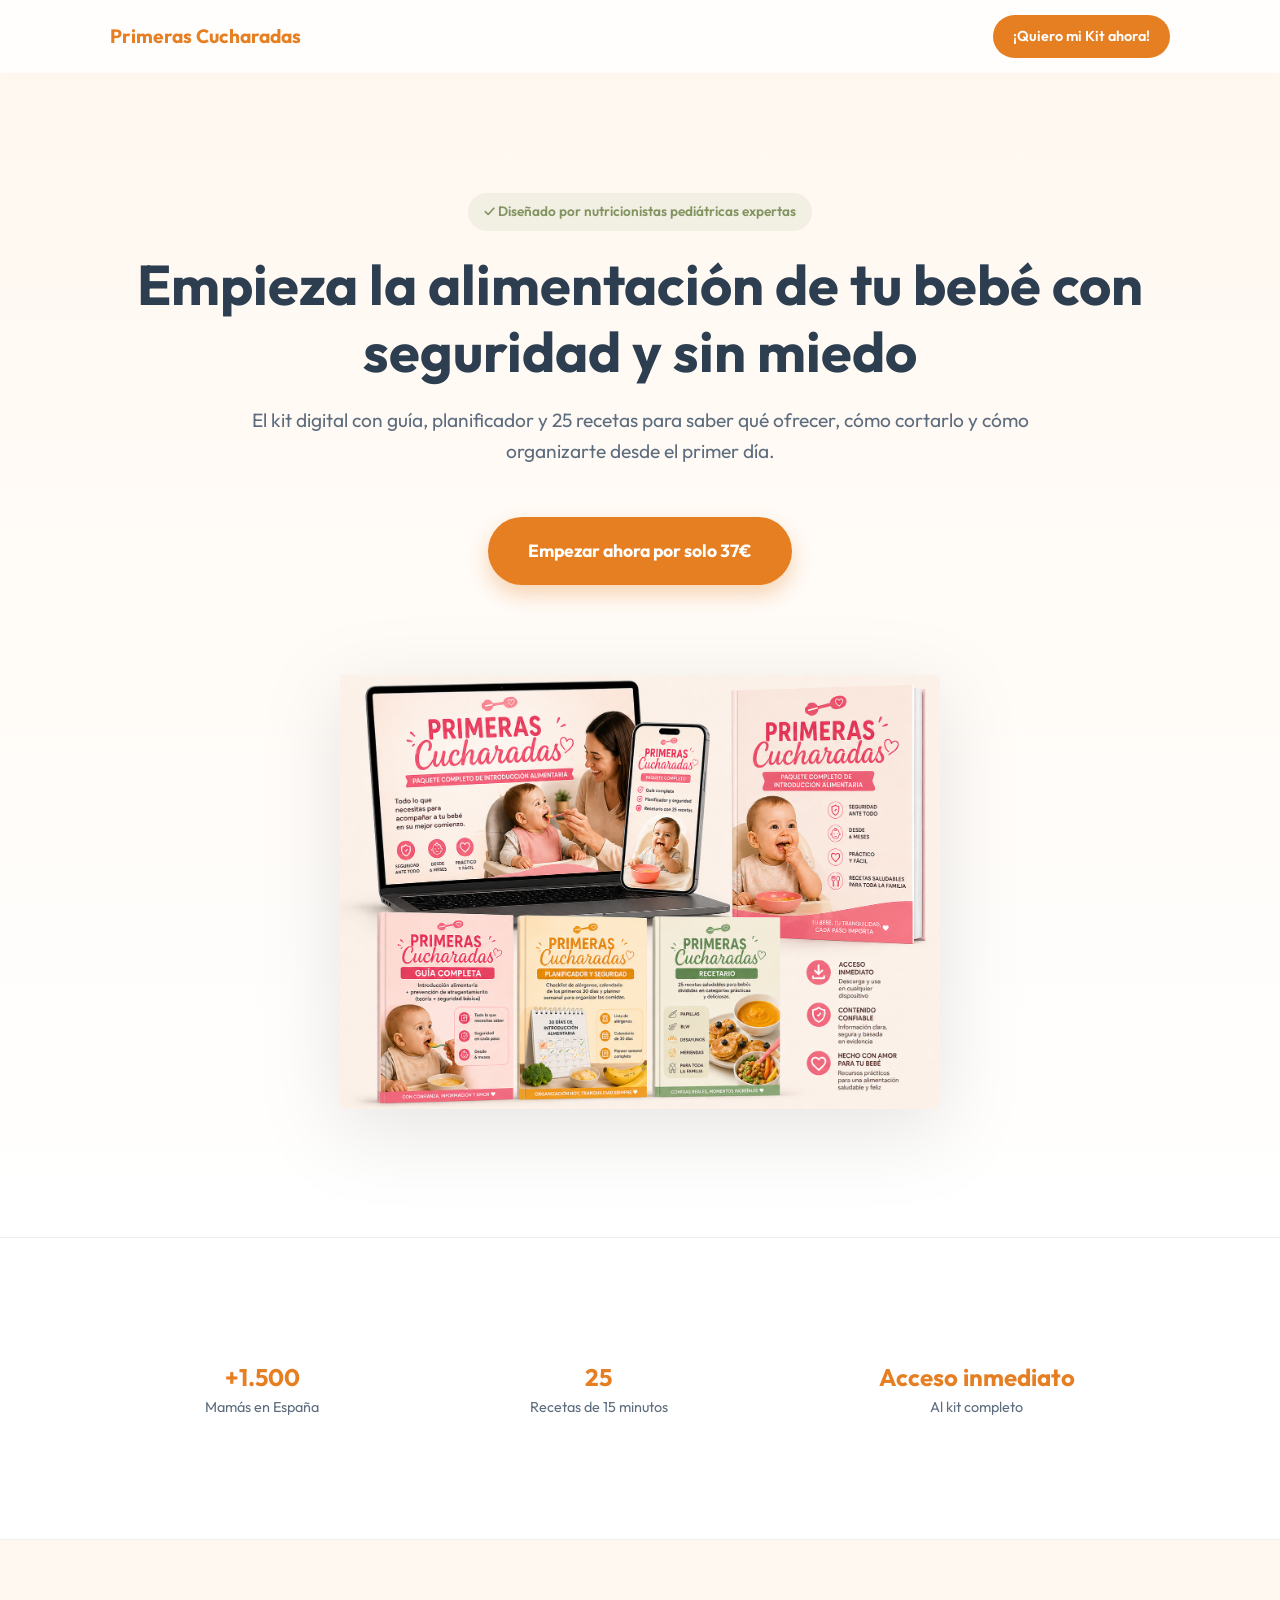
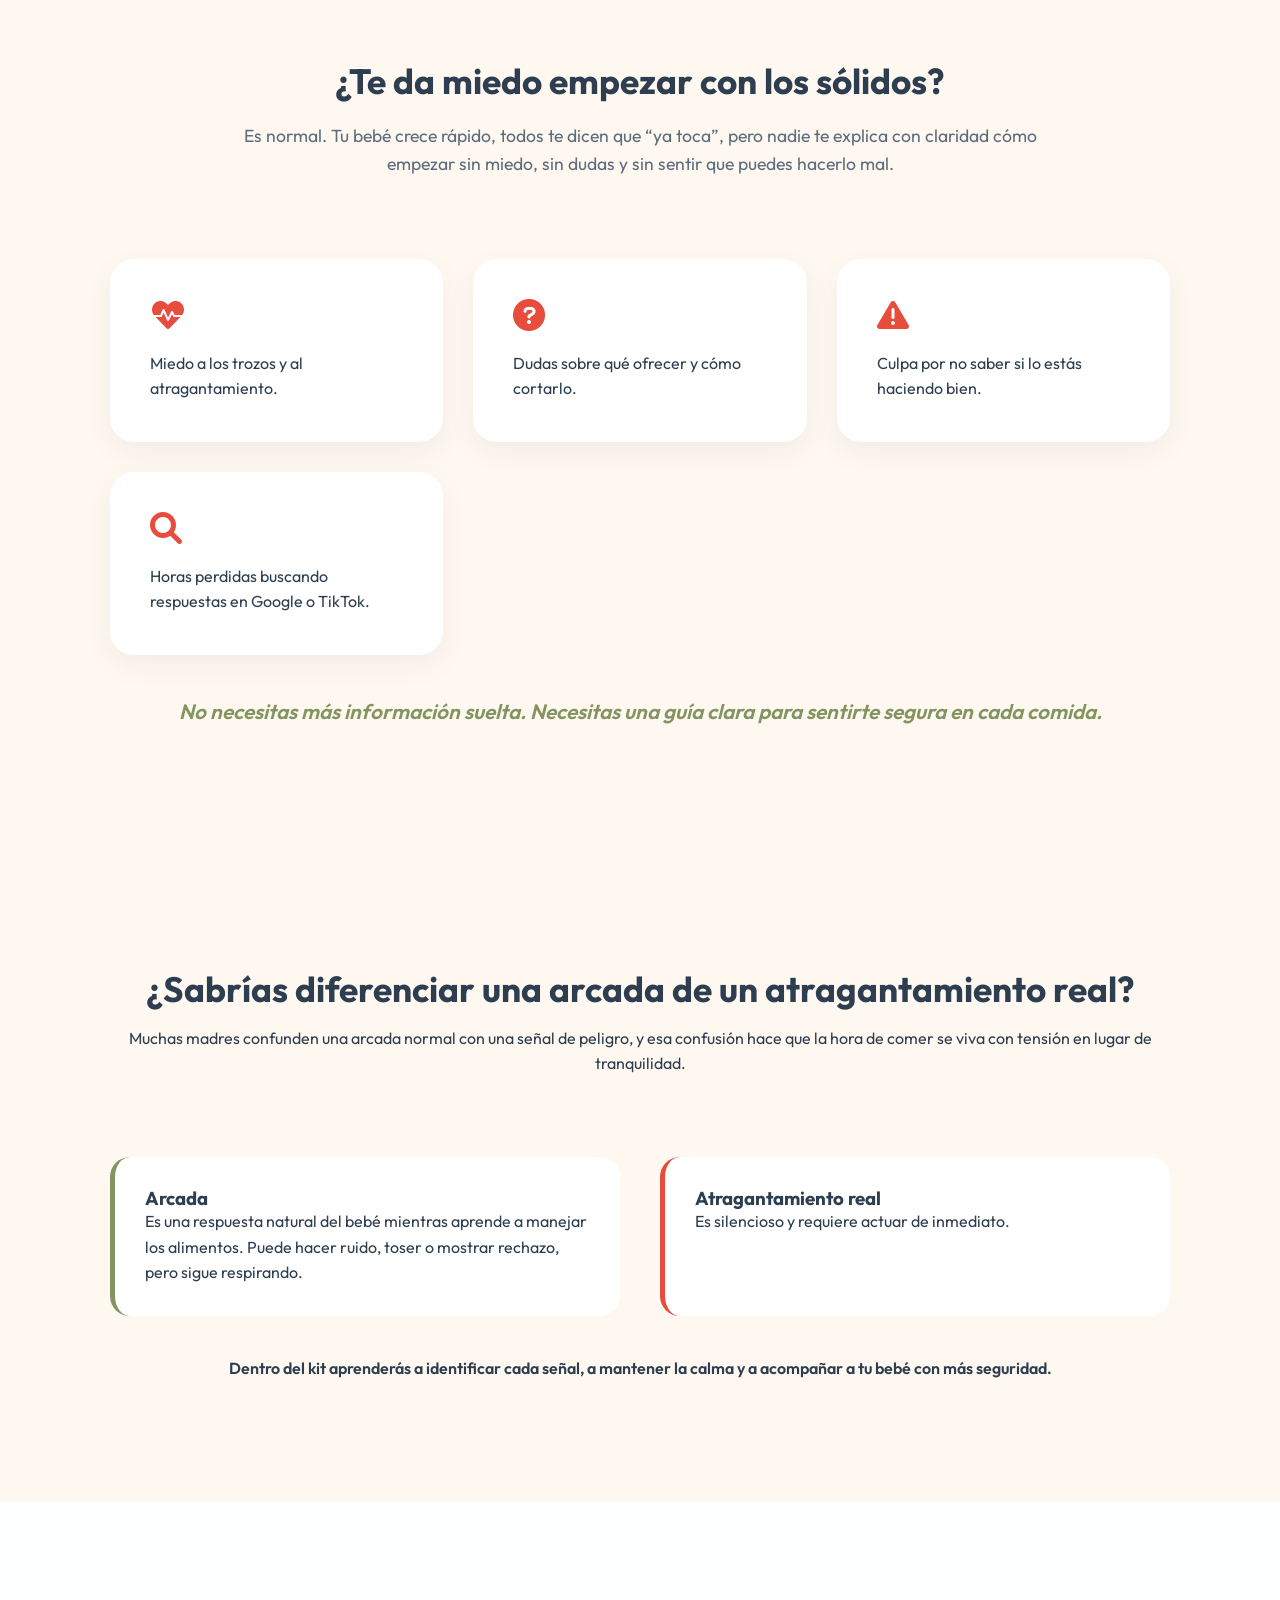
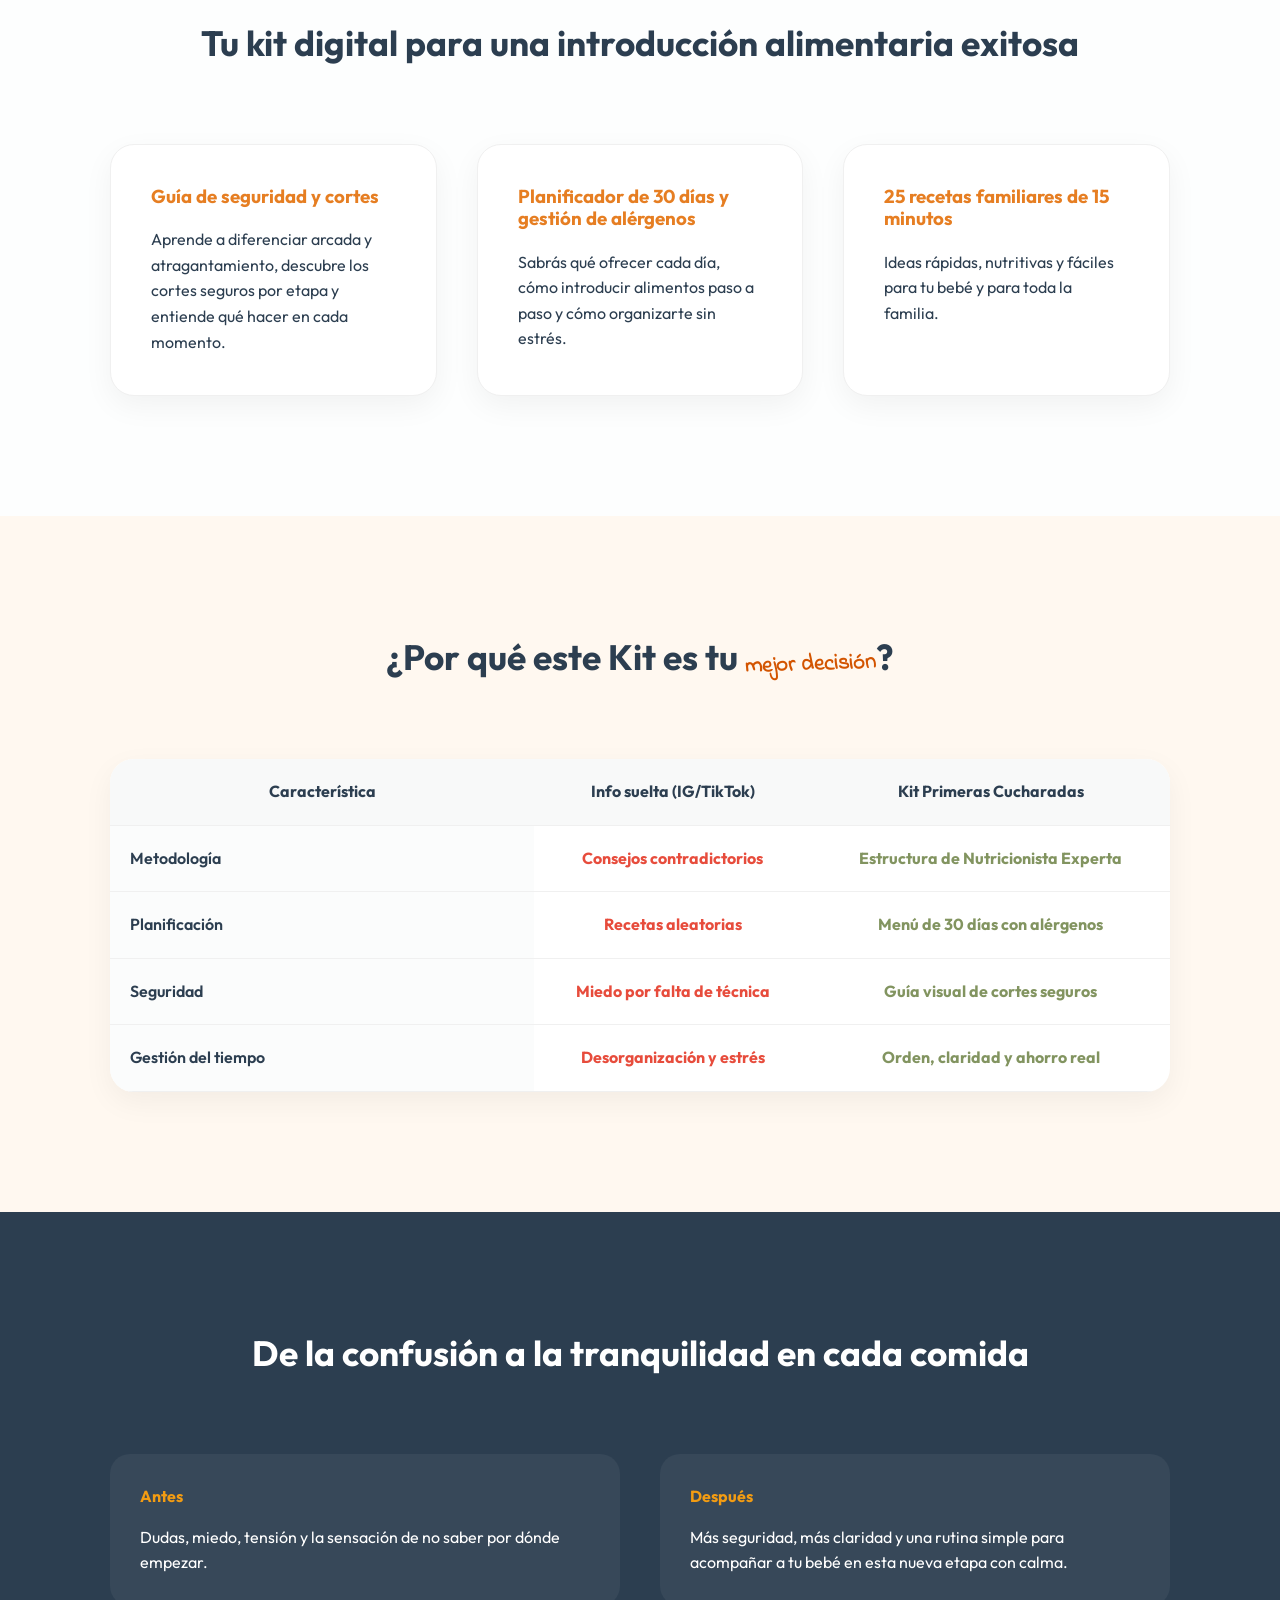
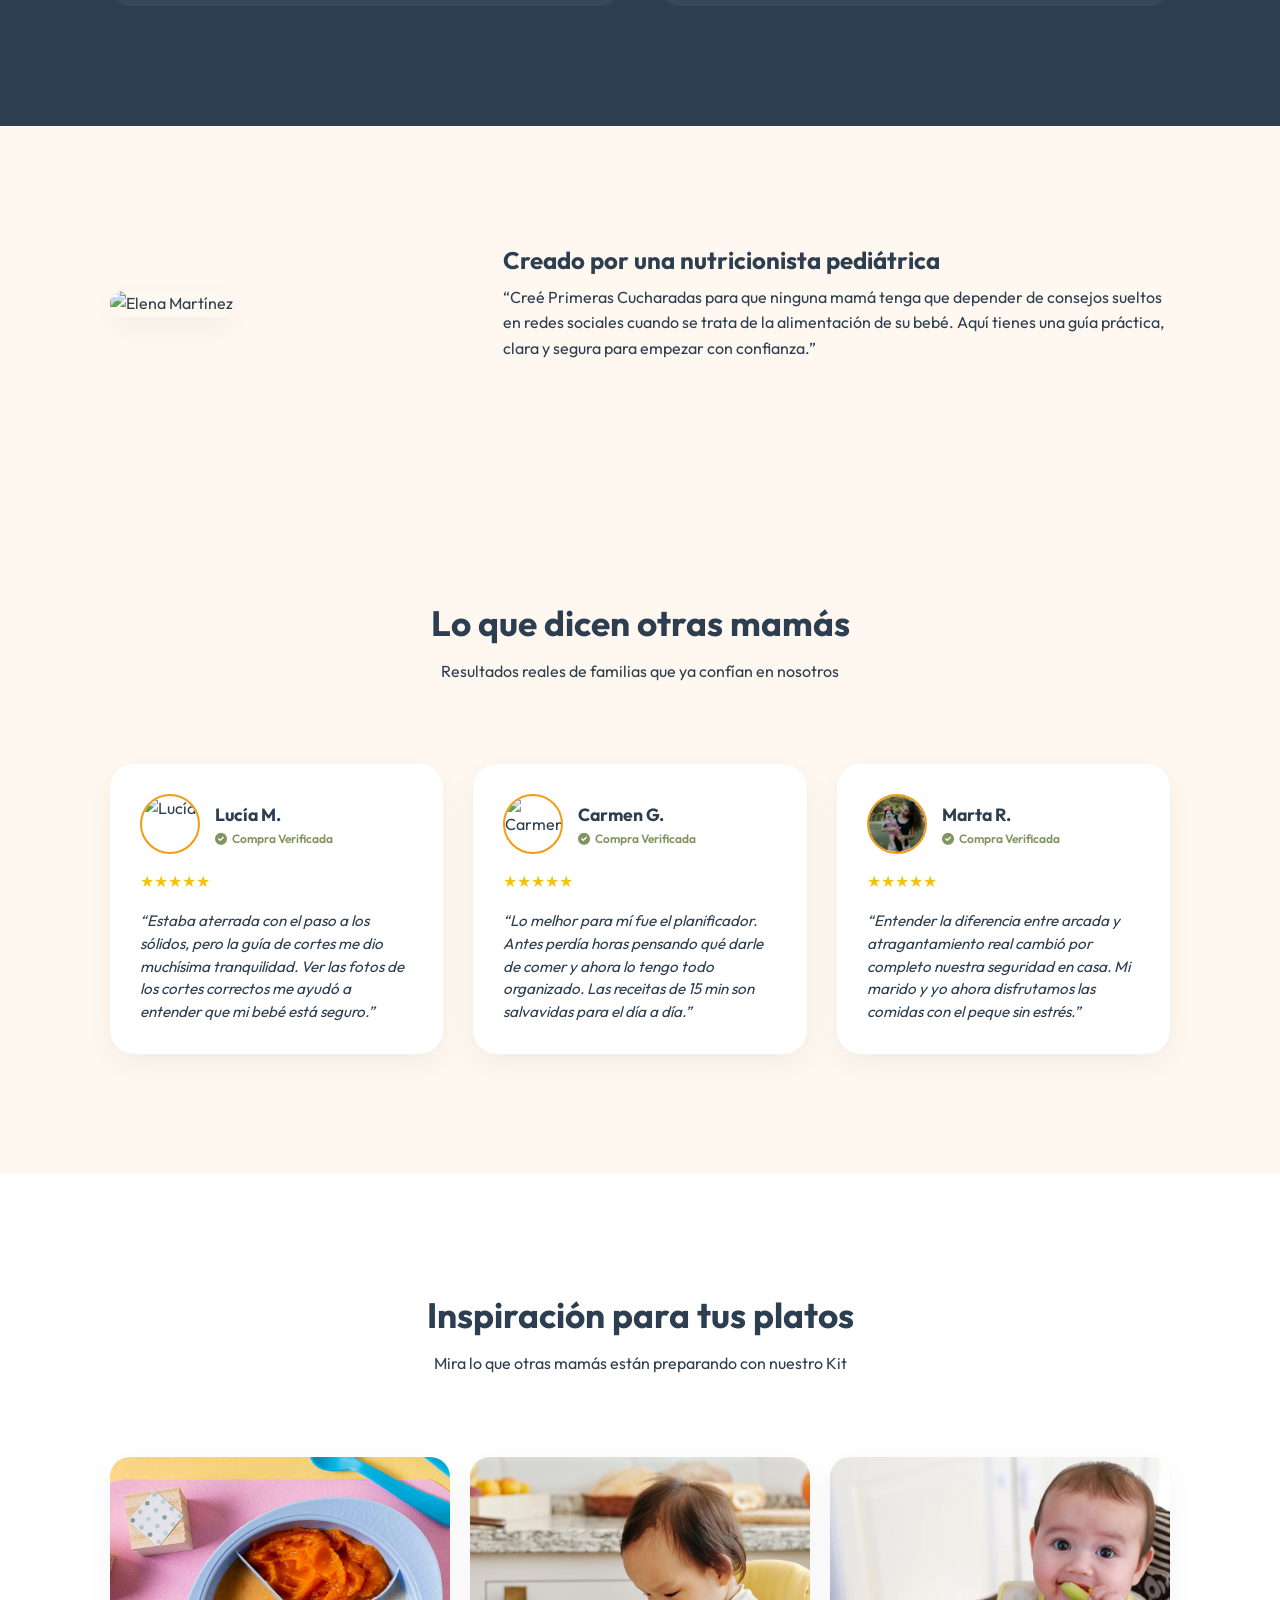
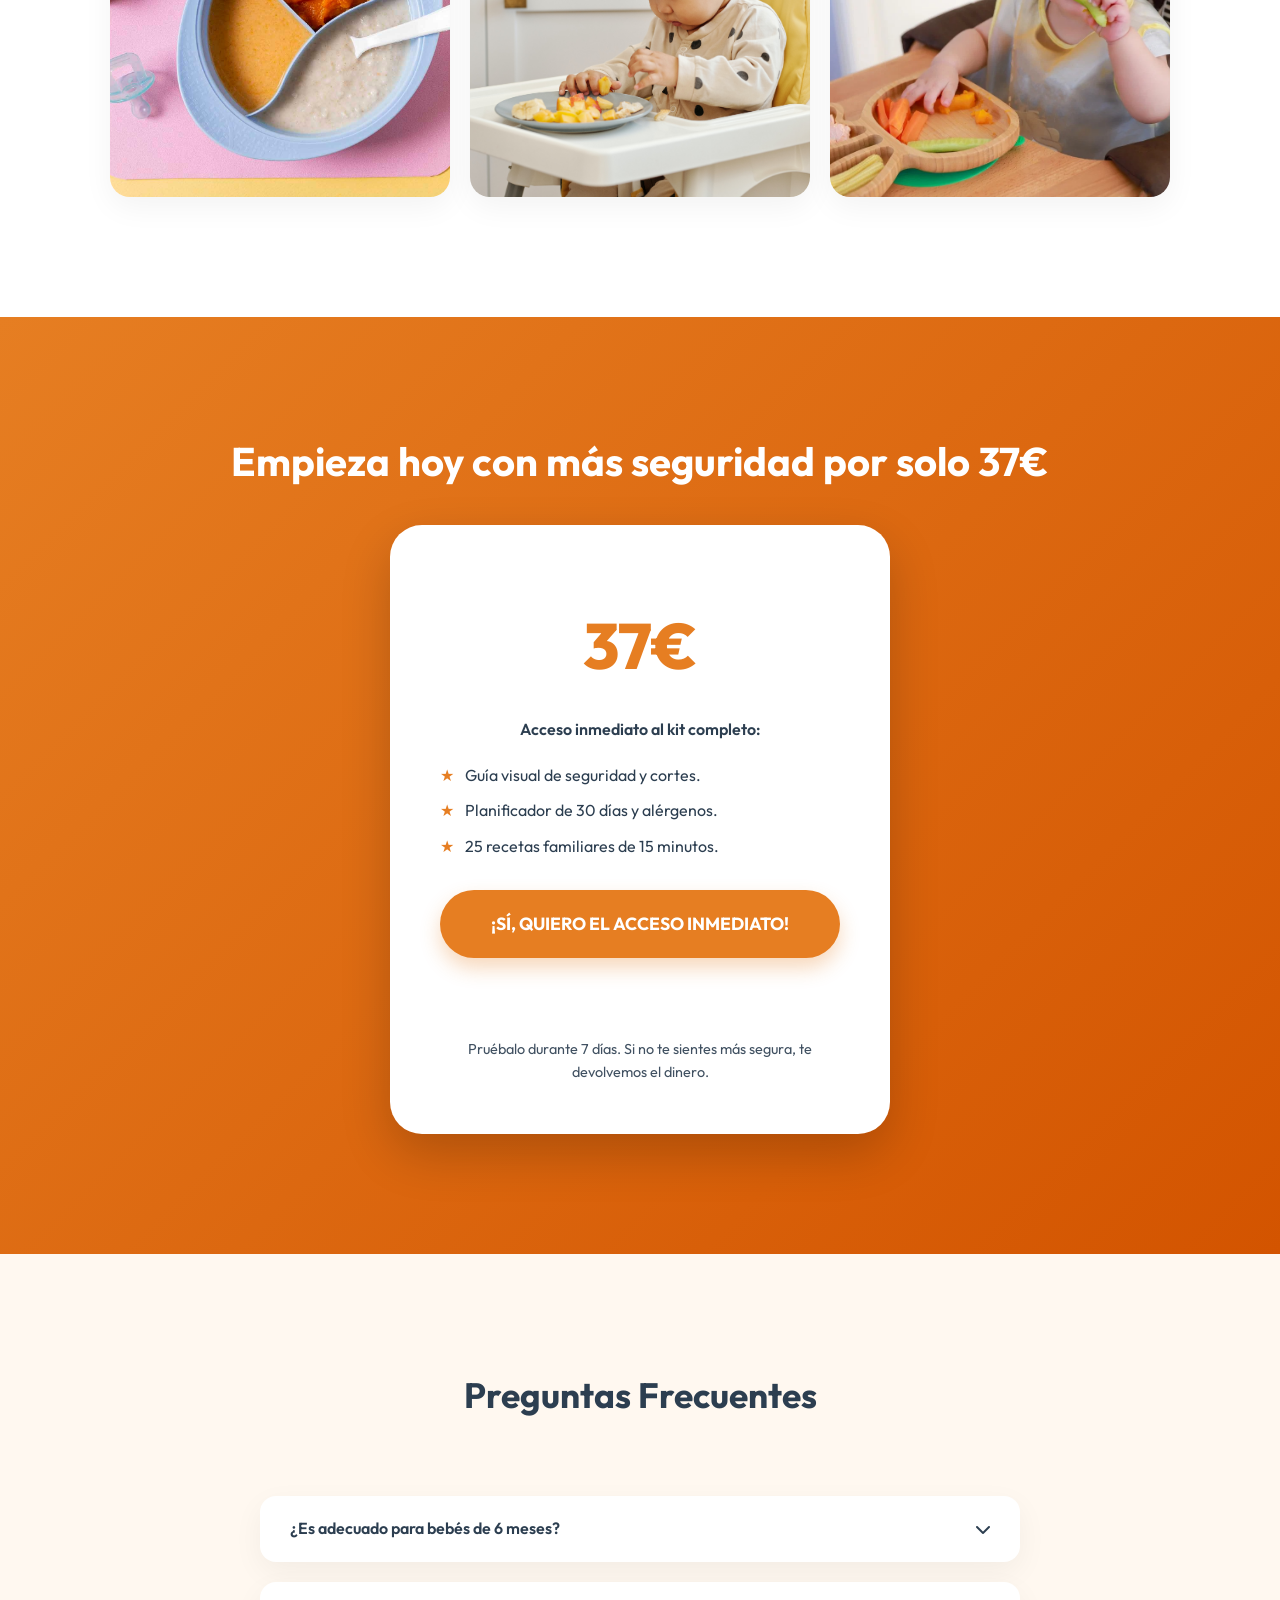
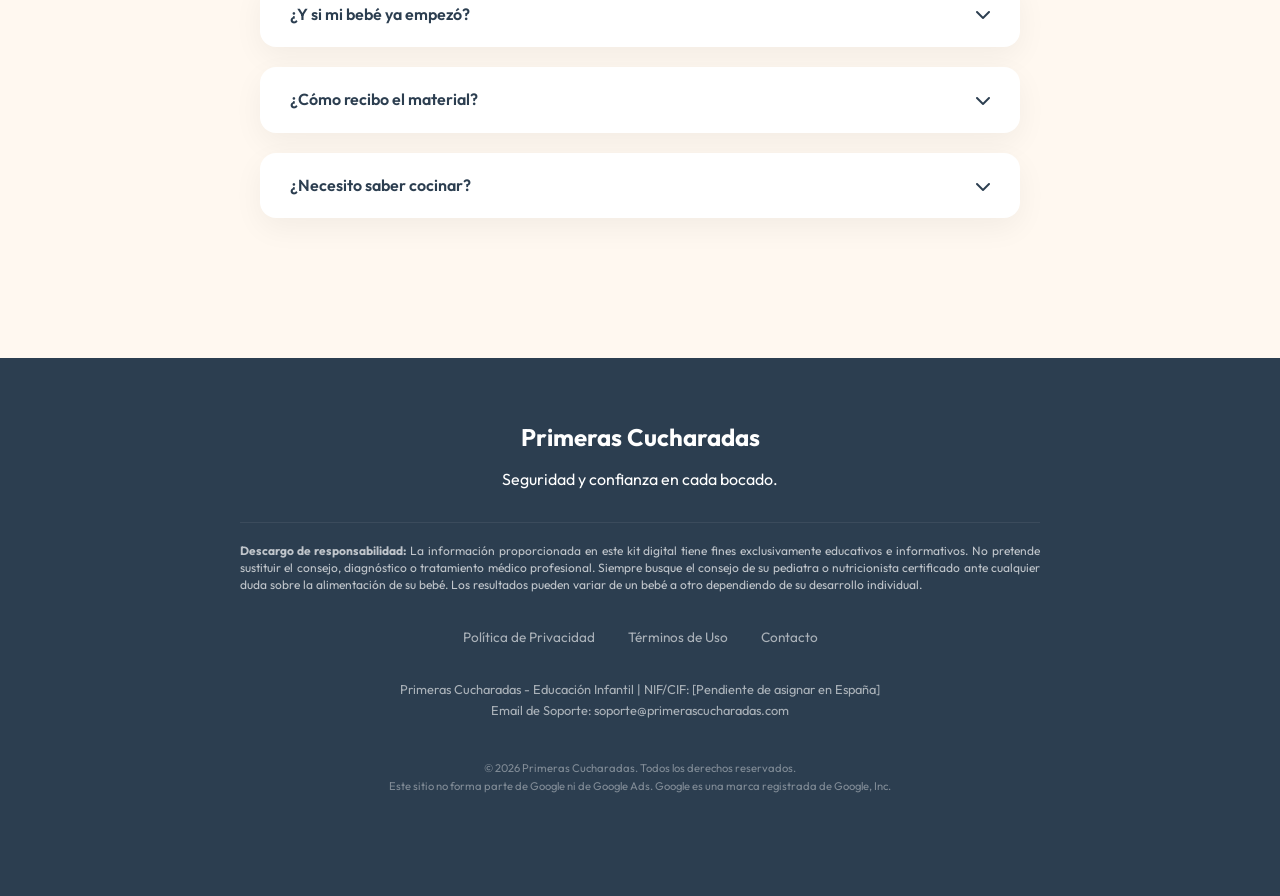
==== commit 313c45ec: "feat: improve social proof with real photos, optimize for mobile and adjust footer for EU market" ====
--- a/index.html
+++ b/index.html
@@ -3,14 +3,20 @@
 
 <head>
     <!-- Google tag (gtag.js) -->
-    <script async src="https://www.googletagmanager.com/gtag/js?id=AW-18073738916"></script>
+    <script async src="https://www.googletagmanager.com/gtag/js?id=AW-18135646400"></script>
     <script>
         window.dataLayer = window.dataLayer || [];
         function gtag() { dataLayer.push(arguments); }
         gtag('js', new Date());
 
-        gtag('config', 'AW-18073738916');
+        gtag('config', 'AW-18135646400');
     </script>
+
+    <!-- Event snippet for Visualização de página conversion page -->
+    <script>
+        gtag('event', 'conversion', { 'send_to': 'AW-18135646400/_d_XCLa3u6ocEMCB4MdD' });
+    </script>
+
     <script type="text/javascript">
         (function (c, l, a, r, i, t, y) {
             c[a] = c[a] || function () { (c[a].q = c[a].q || []).push(arguments) };
@@ -223,7 +229,7 @@
         <div class="container auth-container">
             <div class="auth-image">
                 <img src="https://images.unsplash.com/photo-1594824476967-48c8b964273f?ixlib=rb-1.2.1&auto=format&fit=crop&w=800&q=80"
-                    alt="Elena Martínez">
+                    alt="Elena Martínez" loading="lazy">
             </div>
             <div class="auth-text">
                 <h2>Creado por una nutricionista pediátrica</h2>
@@ -237,22 +243,62 @@
         <div class="container">
             <div class="section-header">
                 <h2>Lo que dicen otras mamás</h2>
+                <p>Resultados reales de familias que ya confían en nosotros</p>
             </div>
             <div class="testimonial-grid">
                 <div class="testimonial-card">
+                    <div class="testimonial-header">
+                        <img src="media/3%20fotos%20de%20mamae%20e%20bebe%20-%20Pesquisa%20Google/imgi_195_free-photo-of-mae-alegre-segurando-bebe-risonho-em-estudio.jpg" alt="Lucía" class="testimonial-avatar" loading="lazy">
+                        <div>
+                            <span class="testimonial-name">Lucía M.</span>
+                            <div class="verified-badge"><i class="fa-solid fa-circle-check"></i> Compra Verificada</div>
+                        </div>
+                    </div>
                     <div class="stars">★★★★★</div>
-                    <p>“Estaba aterrada, pero la guía de cortes me dio muchísima tranquilidad. Ahora disfruto mucho más la hora de comer.”</p>
-                    <span class="testimonial-name">Lucía</span>
+                    <p>“Estaba aterrada con el paso a los sólidos, pero la guía de cortes me dio muchísima tranquilidad. Ver las fotos de los cortes correctos me ayudó a entender que mi bebé está seguro.”</p>
                 </div>
                 <div class="testimonial-card">
+                    <div class="testimonial-header">
+                        <img src="media/3%20fotos%20de%20mamae%20e%20bebe%20-%20Pesquisa%20Google/imgi_235_pexels-photo-35858311.jpeg" alt="Carmen" class="testimonial-avatar" loading="lazy">
+                        <div>
+                            <span class="testimonial-name">Carmen G.</span>
+                            <div class="verified-badge"><i class="fa-solid fa-circle-check"></i> Compra Verificada</div>
+                        </div>
+                    </div>
                     <div class="stars">★★★★★</div>
-                    <p>“Lo mejor para mí fue el planificador. Antes perdía tiempo pensando qué darle y ahora lo tengo todo mucho más claro.”</p>
-                    <span class="testimonial-name">Carmen</span>
+                    <p>“Lo melhor para mí fue el planificador. Antes perdía horas pensando qué darle de comer y ahora lo tengo todo organizado. Las receitas de 15 min son salvavidas para el día a día.”</p>
                 </div>
                 <div class="testimonial-card">
+                    <div class="testimonial-header">
+                        <img src="media/3%20fotos%20de%20mamae%20e%20bebe%20-%20Pesquisa%20Google/imgi_250_pexels-photo-8773758.jpeg" alt="Marta" class="testimonial-avatar" loading="lazy">
+                        <div>
+                            <span class="testimonial-name">Marta R.</span>
+                            <div class="verified-badge"><i class="fa-solid fa-circle-check"></i> Compra Verificada</div>
+                        </div>
+                    </div>
                     <div class="stars">★★★★★</div>
-                    <p>“Entender la diferencia entre arcada y atragantamiento cambió por completo nuestra seguridad en casa.”</p>
-                    <span class="testimonial-name">Marta</span>
+                    <p>“Entender la diferencia entre arcada y atragantamiento real cambió por completo nuestra seguridad en casa. Mi marido y yo ahora disfrutamos las comidas con el peque sin estrés.”</p>
+                </div>
+            </div>
+        </div>
+    </section>
+
+    <!-- GALERÍA DE RESULTADOS -->
+    <section class="results-gallery">
+        <div class="container">
+            <div class="section-header">
+                <h2>Inspiración para tus platos</h2>
+                <p>Mira lo que otras mamás están preparando con nuestro Kit</p>
+            </div>
+            <div class="gallery-grid">
+                <div class="gallery-item">
+                    <img src="media/pratos%20de%20bb%206%20mes%20-%20Pesquisa%20Google/imgi_118_papinha-de-nenem-prato-azul.jpg" alt="Plato saludable 1" loading="lazy">
+                </div>
+                <div class="gallery-item">
+                    <img src="media/pratos%20de%20bb%206%20mes%20-%20Pesquisa%20Google/imgi_134_62dabace572ad31eae3445a7_pexels-vanessa-loring-5083228.jpeg" alt="Plato saludable 2" loading="lazy">
+                </div>
+                <div class="gallery-item">
+                    <img src="media/pratos%20de%20bb%206%20mes%20-%20Pesquisa%20Google/imgi_162_papinhas-para-bebe-com-10-meses_17774.jpg" alt="Plato saludable 3" loading="lazy">
                 </div>
             </div>
         </div>
@@ -324,7 +370,7 @@
 
             <!-- Business Info (Crucial for Google Ads Approval) -->
             <div style="margin-top: 30px; font-size: 0.8rem; opacity: 0.6;">
-                <p>Dinamar - Pecas e Servicos Marilia LTDA | CNPJ: 00.019.643/0001-87</p>
+                <p>Primeras Cucharadas - Educación Infantil | NIF/CIF: [Pendiente de asignar en España]</p>
                 <p>Email de Soporte: soporte@primerascucharadas.com</p>
             </div>
 
--- a/styles.css
+++ b/styles.css
@@ -328,24 +328,84 @@
 
 .testimonial-card {
     background: var(--white);
-    padding: 40px;
+    padding: 30px;
     border-radius: 24px;
     box-shadow: var(--shadow);
+    display: flex;
+    flex-direction: column;
+    gap: 15px;
+}
+
+.testimonial-header {
+    display: flex;
+    align-items: center;
+    gap: 15px;
+}
+
+.testimonial-avatar {
+    width: 60px;
+    height: 60px;
+    border-radius: 50%;
+    object-fit: cover;
+    border: 2px solid var(--primary-light);
+}
+
+.verified-badge {
+    font-size: 0.75rem;
+    color: var(--secondary);
+    font-weight: 600;
+    display: flex;
+    align-items: center;
+    gap: 5px;
 }
 
 .stars {
     color: #F1C40F;
-    margin-bottom: 15px;
 }
 
 .testimonial-card p {
     font-style: italic;
-    margin-bottom: 20px;
+    font-size: 0.95rem;
+    line-height: 1.5;
+    color: var(--text-dark);
 }
 
 .testimonial-name {
     font-weight: 700;
     color: var(--text-dark);
+    font-size: 1.1rem;
+    display: block;
+}
+
+/* Results Gallery */
+.results-gallery {
+    padding: 100px 0;
+    background: #FFF;
+}
+
+.gallery-grid {
+    display: grid;
+    grid-template-columns: repeat(auto-fit, minmax(280px, 1fr));
+    gap: 20px;
+    margin-top: 40px;
+}
+
+.gallery-item {
+    border-radius: 20px;
+    overflow: hidden;
+    box-shadow: var(--shadow);
+    transition: transform 0.3s ease;
+    aspect-ratio: 1 / 1;
+}
+
+.gallery-item:hover {
+    transform: scale(1.02);
+}
+
+.gallery-item img {
+    width: 100%;
+    height: 100%;
+    object-fit: cover;
 }
 
 /* Offer */
@@ -648,56 +708,79 @@
     .mobile-sticky-cta {
         display: block;
     }
-}
-
-    .edu-grid, .trans-grid {
-        grid-template-columns: 1fr;
+
+    .container {
+        padding: 0 15px;
+    }
+
+    section {
+        padding: 60px 0 !important; /* Tighter spacing for mobile */
+    }
+
+    .hero {
+        padding: 40px 0 !important;
+    }
+
+    .hero h1 {
+        font-size: 1.8rem;
+        margin-bottom: 15px;
+    }
+
+    .hero p {
+        font-size: 1rem;
+        margin-bottom: 30px;
+    }
+
+    .edu-grid, .trans-grid, .testimonial-grid, .gallery-grid, .pain-grid {
+        grid-template-columns: 1fr !important;
+        gap: 20px;
+    }
+
+    .auth-container {
+        flex-direction: column;
+        text-align: center;
+        gap: 30px;
+    }
+
+    .auth-image {
+        max-width: 250px;
+        margin: 0 auto;
     }
 
     .comp-table {
         display: block;
         overflow-x: auto;
+        -webkit-overflow-scrolling: touch;
         white-space: nowrap;
-    }
-
-    .auth-container { 
-        flex-direction: column; 
-        text-align: center; 
-    }
-
-    .offer-box { 
-        padding: 30px 20px; 
-    }
-
-    .price { font-size: 3rem; }
-
-    /* Mobile specific dominance */
+        font-size: 0.85rem;
+    }
+
+    .offer-box {
+        padding: 30px 15px;
+    }
+
+    .price {
+        font-size: 3rem;
+    }
+
     .cta-main {
         width: 100%;
-        padding: 22px 20px;
-        font-size: 1.2rem;
-    }
-
-    section {
-        padding: 80px 0 !important; /* Adjust mobile padding */
-    }
-
-    .hero h1 {
-        margin-bottom: 20px;
-        font-size: 1.8rem; /* Slightly smaller to fit better */
-    }
-
-    .hero p {
-        margin-bottom: 30px;
-        font-size: 1rem;
-    }
-
-    .hero {
-        padding: 40px 0 !important; /* Tighter hero on mobile */
-    }
-
-    .badge {
-        font-size: 0.75rem;
-        padding: 6px 12px;
-    }
-}
+        padding: 18px 20px;
+        font-size: 1.1rem;
+    }
+
+    .footer-logo {
+        font-size: 1.3rem;
+    }
+
+    .legal-links a {
+        display: block;
+        margin: 10px 0;
+    }
+}
+
+/* Fix for horizontal scroll on some devices */
+body {
+    width: 100%;
+    position: relative;
+}
